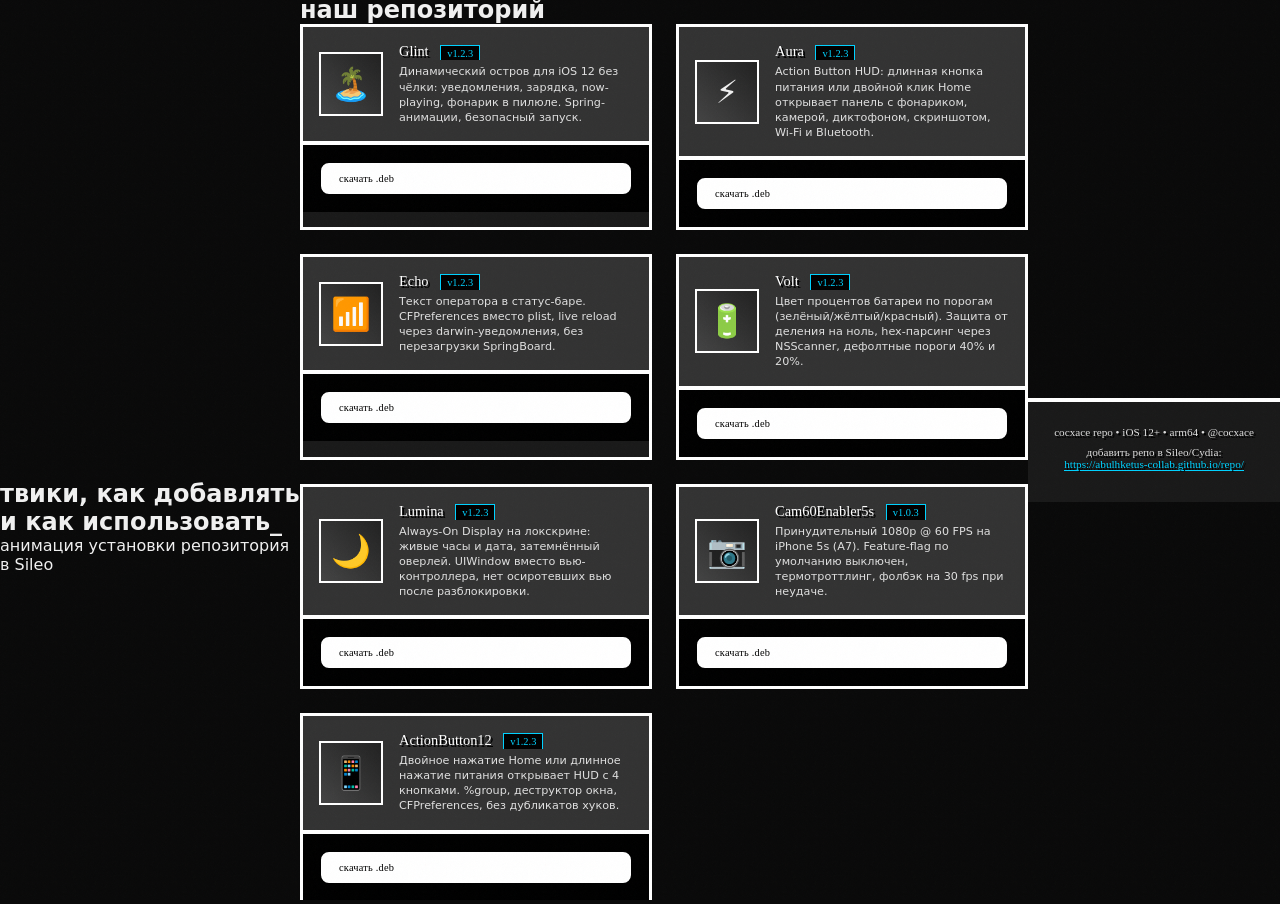
==== index.html @ 9d2730d0 "Final: user animation + tweaks list + UTF-8" ====
<!DOCTYPE html>
<html lang="ru">
<head>
<meta charset="UTF-8">
<meta name="viewport" content="width=device-width,initial-scale=1,maximum-scale=1,user-scalable=no,viewport-fit=cover">
<title>Glint</title>
<style>
*{margin:0;padding:0;box-sizing:border-box;-webkit-tap-highlight-color:transparent}
:root{--bg:#0a0a0a;--line:#262626;--txt:#f0f0f0;--dim:#8a8a8a;--dim2:#5c5c5c;--glass:rgba(255,255,255,.04);--font:-apple-system,BlinkMacSystemFont,'SF Pro Display','Segoe UI',system-ui,sans-serif}
html,body{height:100%;overflow:hidden}
body{font-family:var(--font);background:var(--bg);color:var(--txt);display:flex;justify-content:center;align-items:center;-webkit-font-smoothing:antialiased}
body::before{content:'';position:fixed;inset:0;z-index:0;pointer-events:none;opacity:.025;background-image:url("data:image/svg+xml,%3Csvg xmlns='http://www.w3.org/2000/svg' width='120' height='120'%3E%3Cfilter id='n'%3E%3CfeTurbulence baseFrequency='0.9' numOctaves='3'/%3E%3C/filter%3E%3Crect width='120' height='120' filter='url(%23n)'/%3E%3C/svg%3E")}
.phone{position:relative;z-index:1;width:100%;max-width:420px;height:100dvh;max-height:900px;display:flex;flex-direction:column;padding:env(safe-area-inset-top,16px) 22px env(safe-area-inset-bottom,22px);overflow:hidden;background:var(--bg)}
@media(min-width:440px){.phone{height:88dvh;border-radius:32px;border:1px solid var(--line);box-shadow:0 30px 80px rgba(0,0,0,.8)}}
.track{width:100%;height:1px;background:var(--line);flex-shrink:0;margin-top:14px;position:relative;overflow:hidden}
.fill{position:absolute;inset:0 auto 0 0;width:0;background:var(--txt)}
.scenes{position:relative;flex:1;margin-top:26px;overflow:hidden}
.scene{position:absolute;inset:0;display:flex;flex-direction:column;justify-content:center;text-align:left;opacity:0;visibility:hidden;transform:translateY(14px);transition:opacity .55s,transform .55s,visibility 0s linear .55s;pointer-events:none}
.scene.active{opacity:1;visibility:visible;transform:translateY(0);pointer-events:auto;transition:opacity .55s,transform .55s,visibility 0s}
.logo{width:64px;height:64px;border:1px solid var(--txt);border-radius:18px;display:flex;align-items:center;justify-content:center;margin-bottom:32px;animation:brd 4s ease-in-out infinite}
@keyframes brd{0%,100%{border-color:var(--txt);opacity:1}50%{border-color:var(--dim);opacity:.7}}
.logo svg{width:30px;height:30px;stroke:var(--txt);fill:none;stroke-width:1.6;stroke-linecap:round;stroke-linejoin:round}
.title{font-size:clamp(34px,10vw,46px);font-weight:700;letter-spacing:-1.8px;line-height:1;margin-bottom:16px}
.subtitle{font-size:15px;color:var(--dim);line-height:1.45;max-width:280px}
.features,.steps{display:flex;flex-direction:column;width:100%}
.feat,.step{display:flex;align-items:center;gap:16px;padding:20px 0;border-bottom:1px solid var(--line);opacity:0;transform:translateX(-10px);transition:opacity .45s,transform .45s}
.feat:first-child,.step:first-child{border-top:1px solid var(--line)}
.scene.active .feat,.scene.active .step{opacity:1;transform:none}
.scene.active :nth-child(1){transition-delay:.1s}
.scene.active :nth-child(2){transition-delay:.3s}
.scene.active :nth-child(3){transition-delay:.5s}
.scene.active :nth-child(4){transition-delay:.7s}
.fi{width:20px;flex-shrink:0;display:flex;justify-content:center}
.fi svg{width:18px;height:18px;stroke:var(--dim);fill:none;stroke-width:1.8;stroke-linecap:round;stroke-linejoin:round}
.ft{font-size:15px;font-weight:500;line-height:1.35;letter-spacing:-.1px}
.fnum{font-size:12px;color:var(--dim2);font-variant-numeric:tabular-nums;margin-left:auto;flex-shrink:0}
.step{align-items:flex-start;padding:18px 0;transform:translateY(10px)}
.sn{font-size:12px;font-weight:600;color:var(--dim2);font-variant-numeric:tabular-nums;padding-top:2px;width:16px;flex-shrink:0}
.sc{flex:1;min-width:0}
.st{font-size:15px;font-weight:600;letter-spacing:-.1px;margin-bottom:3px;line-height:1.3}
.sd{font-size:13px;color:var(--dim);line-height:1.4}
.su{display:inline-block;margin-top:8px;font-size:11.5px;font-family:ui-monospace,'SF Mono',Menlo,monospace;padding:5px 9px;border:1px solid var(--line);border-radius:6px;color:var(--dim);word-break:break-all;line-height:1.3}
.chk{width:52px;height:52px;border:1px solid var(--txt);border-radius:50%;display:flex;align-items:center;justify-content:center;margin-bottom:30px;animation:pop .6s cubic-bezier(.34,1.4,.64,1) both}
@keyframes pop{0%{transform:scale(.4);opacity:0}100%{transform:scale(1);opacity:1}}
.chk svg{width:22px;height:22px;stroke:var(--txt);stroke-width:2;fill:none;stroke-linecap:round;stroke-linejoin:round}
.ftitle{font-size:clamp(26px,7.5vw,34px);font-weight:700;letter-spacing:-1.2px;line-height:1.05;margin-bottom:10px}
.fsub{font-size:14px;color:var(--dim);line-height:1.45;margin-bottom:30px;max-width:280px}
.urlbox{width:100%;padding:14px 16px;background:var(--glass);border:1px solid var(--line);border-radius:12px;margin-bottom:12px;display:flex;align-items:center;gap:12px;cursor:pointer;transition:border-color .25s,background .25s}
.urlbox:active,.urlbox.copied{border-color:var(--dim);background:rgba(255,255,255,.06)}
.urlt{flex:1;font-size:12px;font-family:ui-monospace,'SF Mono',Menlo,monospace;color:var(--dim);word-break:break-all;line-height:1.4}
.cb{flex-shrink:0;width:28px;height:28px;border-radius:8px;border:1px solid var(--line);display:flex;align-items:center;justify-content:center;transition:background .2s,transform .2s}
.cb:active{transform:scale(.9);background:rgba(255,255,255,.08)}
.cb svg{width:13px;height:13px;stroke:var(--dim);stroke-width:2;fill:none;stroke-linecap:round;stroke-linejoin:round}
.bp{width:100%;padding:17px 24px;border:1px solid var(--txt);border-radius:12px;background:var(--txt);color:var(--bg);font-family:var(--font);font-size:15px;font-weight:600;cursor:pointer;display:flex;align-items:center;justify-content:center;gap:9px;transition:transform .15s,background .2s;text-decoration:none;letter-spacing:-.1px}
.bp:active{transform:scale(.98);background:#d8d8d8}
.bp svg{width:17px;height:17px;stroke:currentColor;stroke-width:2;fill:none;stroke-linecap:round;stroke-linejoin:round}
.bs{margin-top:8px;width:100%;padding:15px 24px;border:1px solid var(--line);border-radius:12px;background:transparent;color:var(--dim);font-family:var(--font);font-size:14px;font-weight:500;cursor:pointer;display:flex;align-items:center;justify-content:center;gap:8px;transition:background .2s,color .2s,transform .15s}
.bs:active{transform:scale(.98);background:rgba(255,255,255,.05);color:var(--txt)}
.bs svg{width:14px;height:14px;stroke:currentColor;stroke-width:2;fill:none;stroke-linecap:round;stroke-linejoin:round}
.ctrl{display:flex;flex-direction:column;align-items:center;gap:16px;padding-top:22px;flex-shrink:0}
.dots{display:flex;gap:10px;align-items:center}
.dot{width:5px;height:5px;border-radius:50%;background:var(--dim2);border:none;cursor:pointer;padding:0;transition:all .35s}
.dot.active{width:22px;height:2px;border-radius:1px;background:var(--txt)}
.row{display:flex;gap:8px;width:100%}
.btn{flex:1;padding:12px;border:1px solid var(--line);border-radius:10px;background:transparent;color:var(--dim);font-family:var(--font);font-size:12px;font-weight:500;letter-spacing:.2px;cursor:pointer;display:flex;align-items:center;justify-content:center;gap:7px;transition:background .2s,color .2s,transform .15s}
.btn:active{transform:scale(.97);background:rgba(255,255,255,.05);color:var(--txt)}
.btn svg{width:13px;height:13px;stroke:currentColor;stroke-width:2;fill:none;stroke-linecap:round;stroke-linejoin:round}
.toast{position:fixed;bottom:40px;left:50%;transform:translateX(-50%) translateY(20px);background:var(--txt);color:var(--bg);padding:11px 20px;border-radius:8px;font-size:13px;font-weight:600;z-index:100;opacity:0;pointer-events:none;transition:opacity .25s,transform .25s;display:flex;align-items:center;gap:7px;letter-spacing:-.1px}
.toast.show{opacity:1;transform:translateX(-50%) translateY(0)}
.toast svg{width:14px;height:14px;stroke:currentColor;stroke-width:2.5;fill:none;stroke-linecap:round;stroke-linejoin:round}

/* ---------- TWEAKS LIST BELOW ANIMATION ---------- */
#tweaks {
    position: relative;
    z-index: 1;
    width: 100%;
    background: #0a0a0a;
    border-top: 4px solid #ffffff;
    padding: 2rem 1rem;
}
#tweaks h2 {
    font-family: 'Press Start 2P', cursive;
    font-size: 1.3rem;
    color: #ffffff;
    margin-bottom: 1.5rem;
    text-shadow: 4px 4px 0px #000000;
    border-bottom: 3px solid #ffffff;
    display: inline-block;
    letter-spacing: 1px;
}
.tweak-grid {
    display: grid;
    grid-template-columns: repeat(auto-fit, minmax(300px, 1fr));
    gap: 1.5rem;
}
.tweak-card {
    background: #1a1a1a;
    border: 3px solid #ffffff;
    border-radius: 0;
    margin-bottom: 0;
    overflow: hidden;
    transition: transform 0.15s, box-shadow 0.15s;
    display: flex;
    flex-direction: column;
}
.tweak-card:hover {
    transform: translateY(-4px);
    box-shadow: 8px 8px 0px #ffffff;
    border-color: #00d2ff;
}
.tweak-header {
    display: flex;
    align-items: center;
    padding: 1rem;
    background: #333333;
    border-bottom: 2px solid #ffffff;
}
.tweak-icon {
    width: 64px;
    height: 64px;
    background: linear-gradient(45deg,#444,#222);
    border: 2px solid #ffffff;
    margin-right: 1rem;
    display: flex;
    align-items: center;
    justify-content: center;
    font-size: 2rem;
    flex-shrink: 0;
}
.tweak-info {
    flex: 1;
    min-width: 0;
}
.tweak-name {
    font-family: 'Press Start 2P', cursive;
    font-size: 0.9rem;
    color: #ffffff;
    text-shadow: 2px 2px 0px #000000;
    margin-bottom: 4px;
    white-space: nowrap;
    overflow: hidden;
    text-overflow: ellipsis;
}
.tweak-version {
    font-family: 'Press Start 2P', cursive;
    font-size: 0.65rem;
    color: #00d2ff;
    background: #000000;
    padding: 2px 6px;
    border: 1px solid #00d2ff;
    margin-left: 8px;
    vertical-align: middle;
}
.tweak-desc {
    font-family: -apple-system,BlinkMacSystemFont,'SF Pro Display','Segoe UI',system-ui,sans-serif;
    font-size: 0.7rem;
    color: #e0e0e0;
    margin-top: 4px;
    line-height: 1.35;
}
.tweak-footer {
    display: flex;
    justify-content: space-between;
    align-items: center;
    padding: 1rem;
    background: #000000;
    border-top: 2px solid #ffffff;
}
.tweak-card .btn {
    background: #ffffff;
    color: #000000;
    border: 2px solid #000000;
    padding: 10px 18px;
    font-family: 'Press Start 2P', cursive;
    font-size: 0.65rem;
    cursor: pointer;
    text-decoration: none;
    display: inline-block;
    text-shadow: none;
    transition: all 0.1s;
    white-space: nowrap;
}
.tweak-card .btn:hover {
    background: #00d2ff;
    color: #000000;
    border-color: #000000;
    transform: scale(1.05);
}
.tweak-card .btn:active {
    transform: scale(0.95);
    box-shadow: 2px 2px 0px #ffffff;
}
.tweak-card .badge {
    font-family: 'Press Start 2P', cursive;
    font-size: 0.6rem;
    color: #00ff00;
    background: rgba(0,255,0,0.1);
    border: 1px solid #00ff00;
    padding: 2px 6px;
    margin-left: 8px;
    text-shadow: var(--mc-shadow-sm);
}
footer {
    background: #1a1a1a;
    border-top: 4px solid #ffffff;
    padding: 1.5rem 1rem;
    text-align: center;
    font-family: 'Press Start 2P', cursive;
    font-size: 0.7rem;
    color: #e0e0e0;
    text-shadow: 2px 2px 0px #000000;
}
footer p {
    margin-bottom: 0.5rem;
}
footer .repo-link {
    color: #00d2ff;
    text-decoration: none;
    border-bottom: 1px solid #00d2ff;
}
footer .repo-link:hover {
    color: #ffffff;
    border-color: #ffffff;
}
</style>
</head>
<body>

<!-- ---------- HERO / ANIMATION (USER CODE) ---------- -->
<section class="hero">
    <canvas id="mc-canvas"></canvas>
    <div class="hero-content">
        <h1 class="hero-title">
            твики, как добавлять<br>
            и как использовать<span class="blink">_</span>
        </h1>
        <span class="hero-hint">анимация установки репозитория в Sileo</span>
    </div>
</section>

<!-- ---------- TWEAKS LIST ---------- -->
<div class="container">
    <h2 class="section-title">наш репозиторий</h2>
    <div class="tweak-grid">
        <!-- Glint -->
        <div class="tweak-card">
            <div class="tweak-header">
                <div class="tweak-icon">🏝️</div>
                <div class="tweak-info">
                    <div class="tweak-name">Glint <span class="tweak-version">v1.2.3</span></div>
                    <div class="tweak-desc">Динамический остров для iOS 12 без чёлки: уведомления, зарядка, now-playing, фонарик в пилюле. Spring-анимации, безопасный запуск.</div>
                </div>
            </div>
            <div class="tweak-footer">
                <a href="https://github.com/abulhketus-collab/repo/raw/main/tweaks/Glint/com.cocxace.glint_1.2.3_iphoneos-arm.deb" class="btn">скачать .deb</a>
            </div>
        </div>
        <!-- Aura -->
        <div class="tweak-card">
            <div class="tweak-header">
                <div class="tweak-icon">⚡</div>
                <div class="tweak-info">
                    <div class="tweak-name">Aura <span class="tweak-version">v1.2.3</span></div>
                    <div class="tweak-desc">Action Button HUD: длинная кнопка питания или двойной клик Home открывает панель с фонариком, камерой, диктофоном, скриншотом, Wi-Fi и Bluetooth.</div>
                </div>
            </div>
            <div class="tweak-footer">
                <a href="https://github.com/abulhketus-collab/repo/raw/main/tweaks/Aura/com.cocxace.aura_1.2.3_iphoneos-arm.deb" class="btn">скачать .deb</a>
            </div>
        </div>
        <!-- Echo -->
        <div class="tweak-card">
            <div class="tweak-header">
                <div class="tweak-icon">📶</div>
                <div class="tweak-info">
                    <div class="tweak-name">Echo <span class="tweak-version">v1.2.3</span></div>
                    <div class="tweak-desc">Текст оператора в статус-баре. CFPreferences вместо plist, live reload через darwin-уведомления, без перезагрузки SpringBoard.</div>
                </div>
            </div>
            <div class="tweak-footer">
                <a href="https://github.com/abulhketus-collab/repo/raw/main/tweaks/Echo/com.cocxace.echo_1.2.3_iphoneos-arm.deb" class="btn">скачать .deb</a>
            </div>
        </div>
        <!-- Volt -->
        <div class="tweak-card">
            <div class="tweak-header">
                <div class="tweak-icon">🔋</div>
                <div class="tweak-info">
                    <div class="tweak-name">Volt <span class="tweak-version">v1.2.3</span></div>
                    <div class="tweak-desc">Цвет процентов батареи по порогам (зелёный/жёлтый/красный). Защита от деления на ноль, hex-парсинг через NSScanner, дефолтные пороги 40% и 20%.</div>
                </div>
            </div>
            <div class="tweak-footer">
                <a href="https://github.com/abulhketus-collab/repo/raw/main/tweaks/Volt/com.cocxace.volt_1.2.3_iphoneos-arm.deb" class="btn">скачать .deb</a>
            </div>
        </div>
        <!-- Lumina -->
        <div class="tweak-card">
            <div class="tweak-header">
                <div class="tweak-icon">🌙</div>
                <div class="tweak-info">
                    <div class="tweak-name">Lumina <span class="tweak-version">v1.2.3</span></div>
                    <div class="tweak-desc">Always-On Display на локскрине: живые часы и дата, затемнённый оверлей. UIWindow вместо вью-контроллера, нет осиротевших вью после разблокировки.</div>
                </div>
            </div>
            <div class="tweak-footer">
                <a href="https://github.com/abulhketus-collab/repo/raw/main/tweaks/Lumina/com.cocxace.lumina_1.2.3_iphoneos-arm.deb" class="btn">скачать .deb</a>
            </div>
        </div>
        <!-- Cam60Enabler5s -->
        <div class="tweak-card">
            <div class="tweak-header">
                <div class="tweak-icon">📷</div>
                <div class="tweak-info">
                    <div class="tweak-name">Cam60Enabler5s <span class="tweak-version">v1.0.3</span></div>
                    <div class="tweak-desc">Принудительный 1080p @ 60 FPS на iPhone 5s (A7). Feature-flag по умолчанию выключен, термотроттлинг, фолбэк на 30 fps при неудаче.</div>
                </div>
            </div>
            <div class="tweak-footer">
                <a href="https://github.com/abulhketus-collab/repo/raw/main/tweaks/Cam60Enabler5s/com.cocxace.cam60enabler5s_1.0.3_iphoneos-arm.deb" class="btn">скачать .deb</a>
            </div>
        </div>
        <!-- ActionButton12 -->
        <div class="tweak-card">
            <div class="tweak-header">
                <div class="tweak-icon">📱</div>
                <div class="tweak-info">
                    <div class="tweak-name">ActionButton12 <span class="tweak-version">v1.2.3</span></div>
                    <div class="tweak-desc">Двойное нажатие Home или длинное нажатие питания открывает HUD с 4 кнопками. %group, деструктор окна, CFPreferences, без дубликатов хуков.</div>
                </div>
            </div>
            <div class="tweak-footer">
                <a href="https://github.com/abulhketus-collab/repo/raw/main/tweaks/ActionButton12/com.cocxace.actionbutton12_1.2.3_iphoneos-arm.deb" class="btn">скачать .deb</a>
            </div>
        </div>
    </div>
</div>

<!-- ---------- FOOTER ---------- -->
<footer>
    <p>cocxace repo • iOS 12+ • arm64 • @cocxace</p>
    <p>добавить репо в Sileo/Cydia: <span class="repo-link">https://abulhketus-collab.github.io/repo/</span></p>
</footer>

<!-- ---------- ANIMATION SCRIPT (USER CODE) ---------- -->
<script>
(function(){
var D=[4,5,7,4],T=20,sc=document.querySelectorAll('.scene'),dt=document.querySelectorAll('.dot'),
fl=document.getElementById('fill'),w=document.getElementById('wrap'),
pB=document.getElementById('pBtn'),pT=document.getElementById('pTxt'),pI=document.getElementById('pIco'),
rB=document.getElementById('rBtn'),to=document.getElementById('toast'),uB=document.getElementById('uBox'),
uT=document.getElementById('uTxt'),cB=document.getElementById('cBtn'),iB=document.getElementById('iBtn'),
cur=0,el=0,pz=false,fin=false,lt=0,tk=null;

function render(){
  var idx=3,acc=0;
  for(var i=0;i<4;i++){acc+=D[i]*1000;if(el<acc){idx=i;break}}
  cur=idx;
  for(var k=0;k<4;k++){sc[k].classList.toggle('active',k===idx);dt[k].classList.toggle('active',k===idx)}
  fl.style.width=Math.min(100,el/T*100)+'%';
}
function tick(){
  var n=performance.now();
  if(!lt)lt=n;
  var d=Math.min(500,Math.max(0,n-lt));lt=n;
  if(!pz&&!fin){el+=d;if(el>=T*1000){el=T*1000;fin=true}render()}
}
function start(){if(tk)clearInterval(tk);lt=0;tk=setInterval(tick,100)}
function stop(){if(tk){clearInterval(tk);tk=null}}
function ui(){pz?(pT.textContent='Далее',pI.innerHTML='<path d="M8 5v14l11-7z"/>'):(pT.textContent='Пауза',pI.innerHTML='<rect x="6" y="4" width="4" height="16" rx="1"/><rect x="14" y="4" width="4" height="16" rx="1"/>')}
function go(i){
  if(i<0||i>3)return;
  var o=0;for(var k=0;k<i;k++)o+=D[k]*1000;
  el=o;fin=false;pz=false;lt=0;render();ui();if(!tk)start();
}
function reset(){stop();cur=0;el=0;pz=false;fin=false;lt=0;render();ui();start()}

var sx=0,sy=0,sw=0,ax=null;
function st(x,y){sx=x;sy=y;sw=1;ax=null}
function mv(x,y){if(!sw)return;var dx=x-sx,dy=y-sy;if(ax===null&&(Math.abs(dx)>10||Math.abs(dy)>10))ax=Math.abs(dx)>Math.abs(dy)?'x':'y'}
function en(x,y){if(!sw)return;sw=0;var dx=x-sx;if(ax==='x'&&Math.abs(dx)>50)go(dx<0?cur+1:cur-1);ax=null}
w.addEventListener('touchstart',function(e){st(e.touches[0].clientX,e.touches[0].clientY)},{passive:true});
w.addEventListener('touchmove',function(e){mv(e.touches[0].clientX,e.touches[0].clientY)},{passive:true});
w.addEventListener('touchend',function(e){en(e.changedTouches[0].clientX,e.changedTouches[0].clientY)},{passive:true});
var md=0;
w.addEventListener('mousedown',function(e){if(e.button!==0)return;md=1;st(e.clientX,e.clientY)});
w.addEventListener('mousemove',function(e){if(md)mv(e.clientX,e.clientY)});
window.addEventListener('mouseup',function(e){if(!md)return;md=0;en(e.clientX,e.clientY)});

var tt=null;
function toast(){to.classList.add('show');if(tt)clearTimeout(tt);tt=setTimeout(function(){to.classList.remove('show')},1600)}
function cp(){
  var u=uT.textContent.trim();
  function done(){toast();uB.classList.add('copied');setTimeout(function(){uB.classList.remove('copied')},1500)}
  if(navigator.clipboard&&navigator.clipboard.writeText)navigator.clipboard.writeText(u).then(done).catch(function(){fb(u,done)});
  else fb(u,done);
}
function fb(t,d){var a=document.createElement('textarea');a.value=t;a.style.position='fixed';a.style.opacity='0';document.body.appendChild(a);a.select();try{document.execCommand('copy');d()}catch(e){}document.body.removeChild(a)}

pB.addEventListener('click',function(){if(pz){if(fin){reset();return}pz=false;lt=0;ui();if(!tk)start()}else{if(fin)return;pz=true;ui()}});
rB.addEventListener('click',reset);
for(var d=0;d<4;d++){(function(b){b.addEventListener('click',function(){var i=parseInt(b.getAttribute('data-s'),10);if(!isNaN(i))go(i)})})(dt[d])}
uB.addEventListener('click',cp);
uB.addEventListener('keydown',function(e){if(e.key==='Enter'||e.key===' '){e.preventDefault();cp()}});
cB.addEventListener('click',function(e){e.stopPropagation();cp()});

function init(){render();ui();start()}
document.readyState==='loading'?document.addEventListener('DOMContentLoaded',init):init();
})();
</script>
</body>
</html>
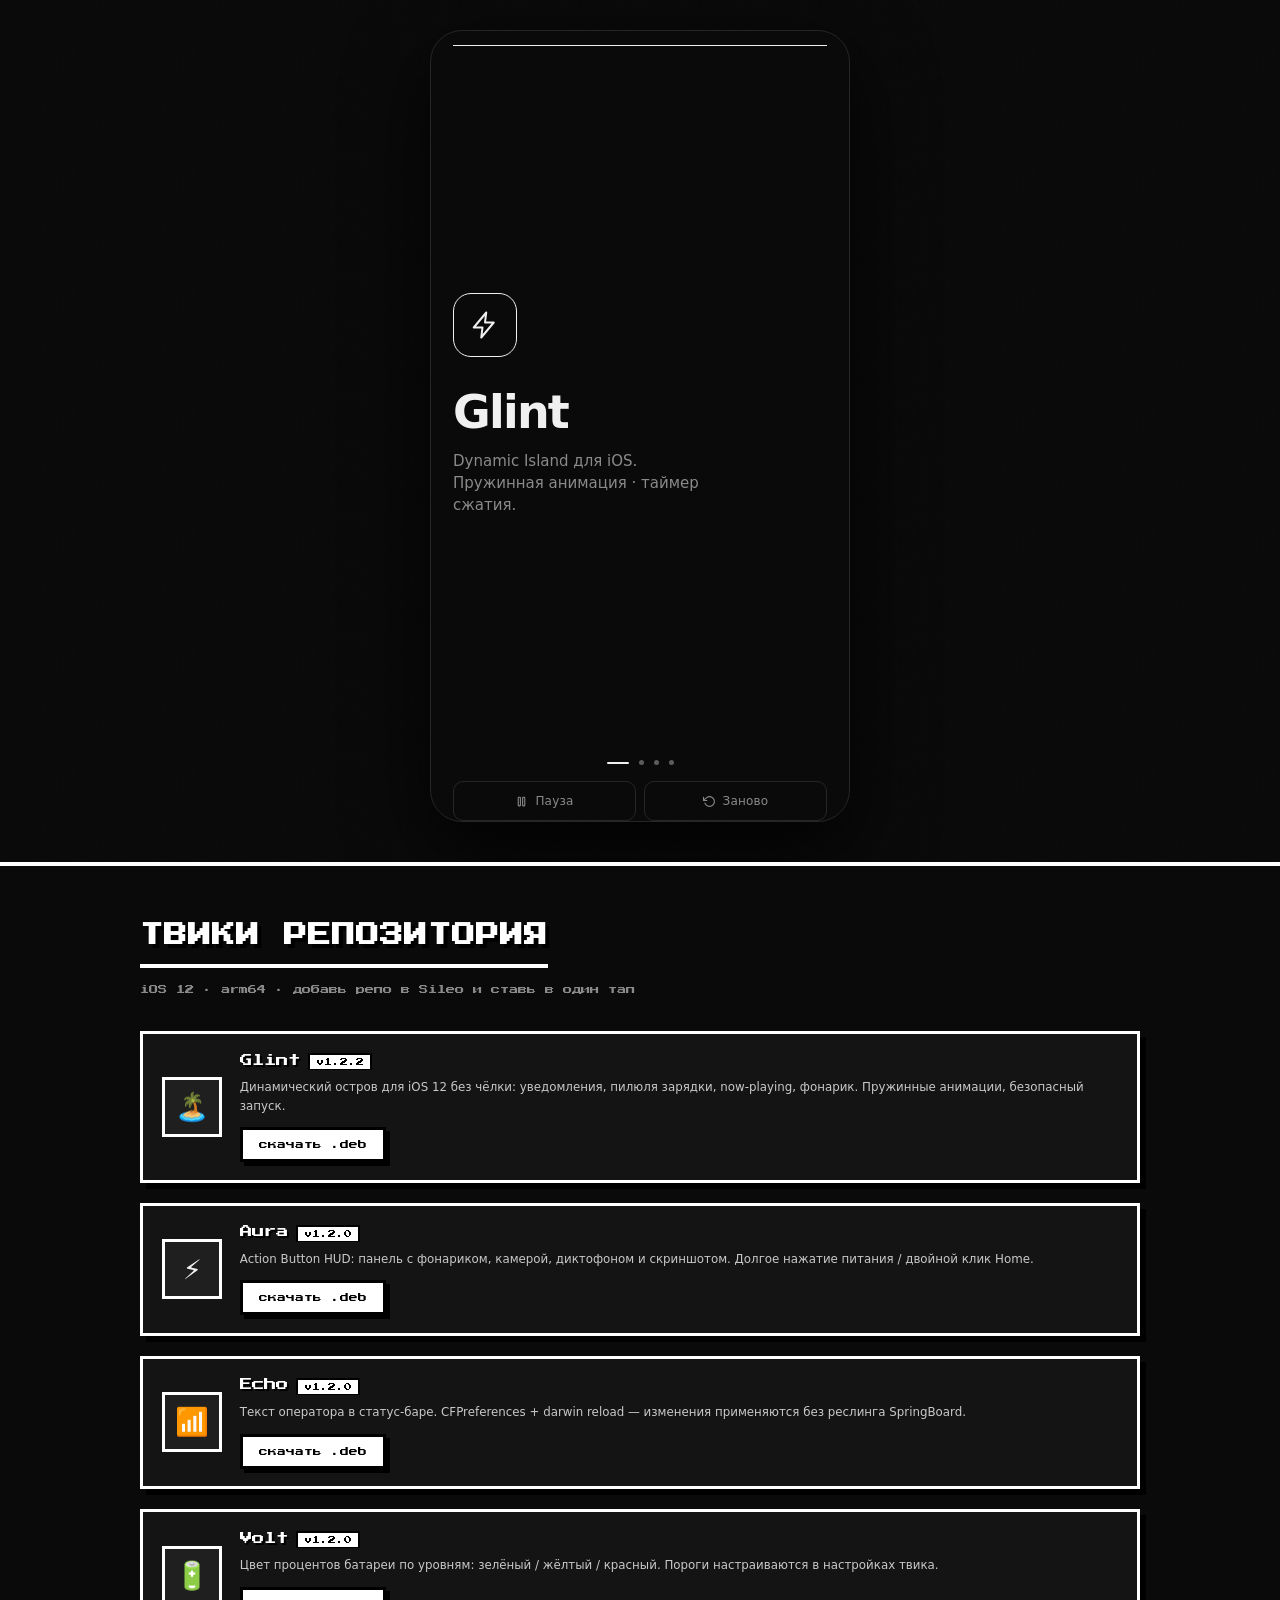
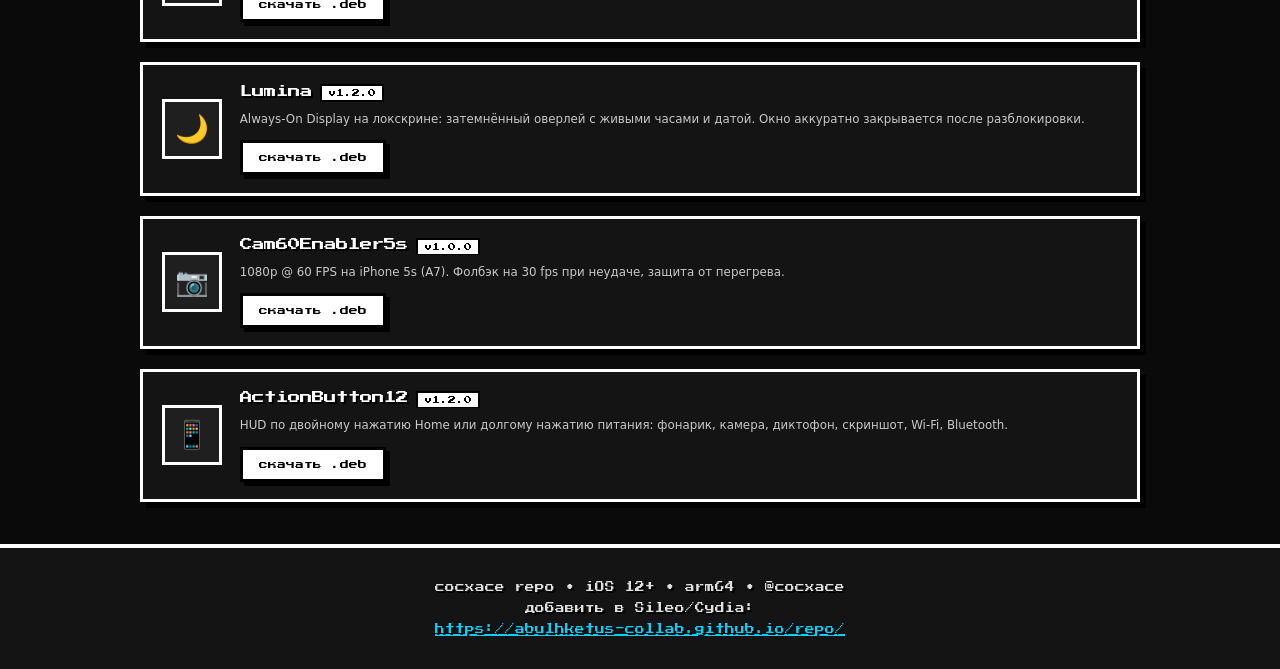
==== commit 8260211b: "Site: user animation + tweaks list with real deb links" ====
--- a/index.html
+++ b/index.html
@@ -3,14 +3,18 @@
 <head>
 <meta charset="UTF-8">
 <meta name="viewport" content="width=device-width,initial-scale=1,maximum-scale=1,user-scalable=no,viewport-fit=cover">
-<title>Glint</title>
+<title>cocxace Repo — iOS 12 Tweaks</title>
+<link rel="preconnect" href="https://fonts.googleapis.com">
+<link rel="preconnect" href="https://fonts.gstatic.com" crossorigin>
+<link href="https://fonts.googleapis.com/css2?family=Press+Start+2P&display=swap" rel="stylesheet">
 <style>
 *{margin:0;padding:0;box-sizing:border-box;-webkit-tap-highlight-color:transparent}
 :root{--bg:#0a0a0a;--line:#262626;--txt:#f0f0f0;--dim:#8a8a8a;--dim2:#5c5c5c;--glass:rgba(255,255,255,.04);--font:-apple-system,BlinkMacSystemFont,'SF Pro Display','Segoe UI',system-ui,sans-serif}
-html,body{height:100%;overflow:hidden}
-body{font-family:var(--font);background:var(--bg);color:var(--txt);display:flex;justify-content:center;align-items:center;-webkit-font-smoothing:antialiased}
+html{overflow-x:hidden;scroll-behavior:smooth}
+body{font-family:var(--font);background:var(--bg);color:var(--txt);overflow-x:hidden;-webkit-font-smoothing:antialiased}
 body::before{content:'';position:fixed;inset:0;z-index:0;pointer-events:none;opacity:.025;background-image:url("data:image/svg+xml,%3Csvg xmlns='http://www.w3.org/2000/svg' width='120' height='120'%3E%3Cfilter id='n'%3E%3CfeTurbulence baseFrequency='0.9' numOctaves='3'/%3E%3C/filter%3E%3Crect width='120' height='120' filter='url(%23n)'/%3E%3C/svg%3E")}
-.phone{position:relative;z-index:1;width:100%;max-width:420px;height:100dvh;max-height:900px;display:flex;flex-direction:column;padding:env(safe-area-inset-top,16px) 22px env(safe-area-inset-bottom,22px);overflow:hidden;background:var(--bg)}
+.hero{position:relative;z-index:1;display:flex;justify-content:center;align-items:center;padding:30px 12px 40px}
+.phone{position:relative;z-index:1;width:100%;max-width:420px;height:88dvh;max-height:820px;min-height:540px;display:flex;flex-direction:column;padding:env(safe-area-inset-top,16px) 22px env(safe-area-inset-bottom,22px);overflow:hidden;background:var(--bg)}
 @media(min-width:440px){.phone{height:88dvh;border-radius:32px;border:1px solid var(--line);box-shadow:0 30px 80px rgba(0,0,0,.8)}}
 .track{width:100%;height:1px;background:var(--line);flex-shrink:0;margin-top:14px;position:relative;overflow:hidden}
 .fill{position:absolute;inset:0 auto 0 0;width:0;background:var(--txt)}
@@ -69,277 +73,159 @@
 .toast.show{opacity:1;transform:translateX(-50%) translateY(0)}
 .toast svg{width:14px;height:14px;stroke:currentColor;stroke-width:2.5;fill:none;stroke-linecap:round;stroke-linejoin:round}
 
-/* ---------- TWEAKS LIST BELOW ANIMATION ---------- */
-#tweaks {
-    position: relative;
-    z-index: 1;
-    width: 100%;
-    background: #0a0a0a;
-    border-top: 4px solid #ffffff;
-    padding: 2rem 1rem;
-}
-#tweaks h2 {
-    font-family: 'Press Start 2P', cursive;
-    font-size: 1.3rem;
-    color: #ffffff;
-    margin-bottom: 1.5rem;
-    text-shadow: 4px 4px 0px #000000;
-    border-bottom: 3px solid #ffffff;
-    display: inline-block;
-    letter-spacing: 1px;
-}
-.tweak-grid {
-    display: grid;
-    grid-template-columns: repeat(auto-fit, minmax(300px, 1fr));
-    gap: 1.5rem;
-}
-.tweak-card {
-    background: #1a1a1a;
-    border: 3px solid #ffffff;
-    border-radius: 0;
-    margin-bottom: 0;
-    overflow: hidden;
-    transition: transform 0.15s, box-shadow 0.15s;
-    display: flex;
-    flex-direction: column;
-}
-.tweak-card:hover {
-    transform: translateY(-4px);
-    box-shadow: 8px 8px 0px #ffffff;
-    border-color: #00d2ff;
-}
-.tweak-header {
-    display: flex;
-    align-items: center;
-    padding: 1rem;
-    background: #333333;
-    border-bottom: 2px solid #ffffff;
-}
-.tweak-icon {
-    width: 64px;
-    height: 64px;
-    background: linear-gradient(45deg,#444,#222);
-    border: 2px solid #ffffff;
-    margin-right: 1rem;
-    display: flex;
-    align-items: center;
-    justify-content: center;
-    font-size: 2rem;
-    flex-shrink: 0;
-}
-.tweak-info {
-    flex: 1;
-    min-width: 0;
-}
-.tweak-name {
-    font-family: 'Press Start 2P', cursive;
-    font-size: 0.9rem;
-    color: #ffffff;
-    text-shadow: 2px 2px 0px #000000;
-    margin-bottom: 4px;
-    white-space: nowrap;
-    overflow: hidden;
-    text-overflow: ellipsis;
-}
-.tweak-version {
-    font-family: 'Press Start 2P', cursive;
-    font-size: 0.65rem;
-    color: #00d2ff;
-    background: #000000;
-    padding: 2px 6px;
-    border: 1px solid #00d2ff;
-    margin-left: 8px;
-    vertical-align: middle;
-}
-.tweak-desc {
-    font-family: -apple-system,BlinkMacSystemFont,'SF Pro Display','Segoe UI',system-ui,sans-serif;
-    font-size: 0.7rem;
-    color: #e0e0e0;
-    margin-top: 4px;
-    line-height: 1.35;
-}
-.tweak-footer {
-    display: flex;
-    justify-content: space-between;
-    align-items: center;
-    padding: 1rem;
-    background: #000000;
-    border-top: 2px solid #ffffff;
-}
-.tweak-card .btn {
-    background: #ffffff;
-    color: #000000;
-    border: 2px solid #000000;
-    padding: 10px 18px;
-    font-family: 'Press Start 2P', cursive;
-    font-size: 0.65rem;
-    cursor: pointer;
-    text-decoration: none;
-    display: inline-block;
-    text-shadow: none;
-    transition: all 0.1s;
-    white-space: nowrap;
-}
-.tweak-card .btn:hover {
-    background: #00d2ff;
-    color: #000000;
-    border-color: #000000;
-    transform: scale(1.05);
-}
-.tweak-card .btn:active {
-    transform: scale(0.95);
-    box-shadow: 2px 2px 0px #ffffff;
-}
-.tweak-card .badge {
-    font-family: 'Press Start 2P', cursive;
-    font-size: 0.6rem;
-    color: #00ff00;
-    background: rgba(0,255,0,0.1);
-    border: 1px solid #00ff00;
-    padding: 2px 6px;
-    margin-left: 8px;
-    text-shadow: var(--mc-shadow-sm);
-}
-footer {
-    background: #1a1a1a;
-    border-top: 4px solid #ffffff;
-    padding: 1.5rem 1rem;
-    text-align: center;
-    font-family: 'Press Start 2P', cursive;
-    font-size: 0.7rem;
-    color: #e0e0e0;
-    text-shadow: 2px 2px 0px #000000;
-}
-footer p {
-    margin-bottom: 0.5rem;
-}
-footer .repo-link {
-    color: #00d2ff;
-    text-decoration: none;
-    border-bottom: 1px solid #00d2ff;
-}
-footer .repo-link:hover {
-    color: #ffffff;
-    border-color: #ffffff;
-}
+/* ---------- MINECRAFT TWEAKS SECTION ---------- */
+.mc{position:relative;z-index:1;border-top:4px solid #ffffff;background:#0a0a0a;padding:3.2rem 1.2rem 2.6rem}
+.mcwrap{max-width:1000px;margin:0 auto}
+.mc h2{font-family:'Press Start 2P',monospace;font-size:clamp(1rem,3.6vw,1.45rem);color:#ffffff;text-shadow:4px 4px 0 #000;letter-spacing:1px;line-height:1.6;display:inline-block;border-bottom:4px solid #ffffff;padding-bottom:10px}
+.mc .sub{font-family:'Press Start 2P',monospace;font-size:.58rem;color:#8a8a8a;margin-top:14px;line-height:1.8}
+.stack{display:flex;flex-direction:column;gap:1.25rem;margin-top:2rem}
+.card{background:#141414;border:3px solid #ffffff;box-shadow:6px 6px 0 #000000;padding:1.1rem 1.2rem;display:flex;align-items:center;gap:1.1rem;transition:transform .12s,box-shadow .12s,border-color .12s}
+.card:hover{transform:translate(-2px,-2px);box-shadow:10px 10px 0 #000000;border-color:#00d2ff}
+.ico{width:60px;height:60px;background:#1f1f1f;border:3px solid #ffffff;display:flex;align-items:center;justify-content:center;font-size:1.7rem;flex-shrink:0}
+.info{flex:1;min-width:0}
+.name{font-family:'Press Start 2P',monospace;font-size:.78rem;color:#ffffff;text-shadow:2px 2px 0 #000;line-height:1.5;white-space:nowrap;overflow:hidden;text-overflow:ellipsis}
+.ver{font-family:'Press Start 2P',monospace;font-size:.5rem;color:#000000;background:#ffffff;padding:3px 6px;border:2px solid #000000;margin-left:8px;vertical-align:middle;text-shadow:none}
+.desc{font-family:-apple-system,BlinkMacSystemFont,'SF Pro Display','Segoe UI',system-ui,sans-serif;font-size:.74rem;color:#c9c9c9;line-height:1.55;margin-top:8px}
+.dl{display:inline-block;margin-top:12px;font-family:'Press Start 2P',monospace;font-size:.55rem;color:#000000;background:#ffffff;border:3px solid #000000;box-shadow:4px 4px 0 #000000;padding:10px 16px;text-decoration:none;text-shadow:none;transition:background .1s,transform .1s,box-shadow .1s}
+.dl:hover{background:#00d2ff}
+.dl:active{transform:translate(3px,3px);box-shadow:1px 1px 0 #000000}
+@media(max-width:640px){.card{flex-direction:column;align-items:flex-start;gap:.8rem}.info{width:100%}}
+footer{position:relative;z-index:1;background:#141414;border-top:4px solid #ffffff;padding:1.8rem 1.2rem;text-align:center;font-family:'Press Start 2P',monospace;font-size:.6rem;color:#e0e0e0;line-height:2.2;text-shadow:2px 2px 0 #000}
+footer .repo-link{color:#00d2ff;text-decoration:none;border-bottom:2px solid #00d2ff;word-break:break-all}
+footer .repo-link:hover{color:#ffffff;border-color:#ffffff}
 </style>
 </head>
 <body>
 
-<!-- ---------- HERO / ANIMATION (USER CODE) ---------- -->
-<section class="hero">
-    <canvas id="mc-canvas"></canvas>
-    <div class="hero-content">
-        <h1 class="hero-title">
-            твики, как добавлять<br>
-            и как использовать<span class="blink">_</span>
-        </h1>
-        <span class="hero-hint">анимация установки репозитория в Sileo</span>
+<!-- ---------- ANIMATION (USER CODE) ---------- -->
+<header class="hero">
+<div class="phone">
+<div class="track"><div class="fill" id="fill"></div></div>
+<div class="scenes" id="wrap">
+<section class="scene active">
+  <div class="logo"><svg viewBox="0 0 24 24"><path d="M13 2L3 14h7l-1 8 10-12h-7l1-8z"/></svg></div>
+  <h1 class="title">Glint</h1>
+  <p class="subtitle">Dynamic Island для iOS.<br>Пружинная анимация · таймер сжатия.</p>
+</section>
+<section class="scene">
+  <div class="features">
+    <div class="feat"><div class="fi"><svg viewBox="0 0 24 24"><path d="M13 2L3 14h7l-1 8 10-12h-7l1-8z"/></svg></div><div class="ft">Dynamic Island для iOS</div><div class="fnum">01</div></div>
+    <div class="feat"><div class="fi"><svg viewBox="0 0 24 24"><circle cx="12" cy="12" r="10"/><path d="M12 7v5l3 2"/></svg></div><div class="ft">Пружинная анимация расширения</div><div class="fnum">02</div></div>
+    <div class="feat"><div class="fi"><svg viewBox="0 0 24 24"><path d="M12 22s8-4 8-10V5l-8-3-8 3v7c0 6 8 10 8 10z"/></svg></div><div class="ft">Автосжатие по таймеру</div><div class="fnum">03</div></div>
+    <div class="feat"><div class="fi"><svg viewBox="0 0 24 24"><path d="M20 6L9 17l-5-5"/></svg></div><div class="ft">Стабильная работа · v1.0.0</div><div class="fnum">04</div></div>
+  </div>
+</section>
+<section class="scene">
+  <div class="steps">
+    <div class="step"><div class="sn">01</div><div class="sc"><div class="st">Открой Sileo</div><div class="sd">Запусти менеджер пакетов на устройстве</div></div></div>
+    <div class="step"><div class="sn">02</div><div class="sc"><div class="st">Добавь репозиторий</div><div class="sd">Sources → + → вставь URL</div><span class="su">https://abulhketus-collab.github.io/repo/</span></div></div>
+    <div class="step"><div class="sn">03</div><div class="sc"><div class="st">Найди Glint</div><div class="sd">Введи название в поиске Sileo</div></div></div>
+    <div class="step"><div class="sn">04</div><div class="sc"><div class="st">Нажми Install</div><div class="sd">Подтверди установку и дождись завершения</div></div></div>
+  </div>
+</section>
+<section class="scene">
+  <div class="chk"><svg viewBox="0 0 24 24"><path d="M20 6L9 17l-5-5"/></svg></div>
+  <h2 class="ftitle">Готово к установке</h2>
+  <p class="fsub">Добавь репозиторий и установи Glint за пару минут</p>
+  <div class="urlbox" id="uBox" role="button" tabindex="0">
+    <span class="urlt" id="uTxt">https://abulhketus-collab.github.io/repo/</span>
+    <div class="cb"><svg viewBox="0 0 24 24"><rect x="9" y="9" width="13" height="13" rx="2"/><path d="M5 15H4a2 2 0 0 1-2-2V4a2 2 0 0 1 2-2h9a2 2 0 0 1 2 2v1"/></svg></div>
+  </div>
+  <a class="bp" id="iBtn" href="sileo://source/https://abulhketus-collab.github.io/repo/"><svg viewBox="0 0 24 24"><path d="M12 3v12M7 10l5 5 5-5"/><path d="M5 21h14"/></svg>Установить</a>
+  <button class="bs" id="cBtn"><svg viewBox="0 0 24 24"><rect x="9" y="9" width="13" height="13" rx="2"/><path d="M5 15H4a2 2 0 0 1-2-2V4a2 2 0 0 1 2-2h9a2 2 0 0 1 2 2v1"/></svg>Скопировать ссылку</button>
+</section>
+</div>
+<div class="ctrl">
+  <div class="dots" id="dots">
+    <button class="dot active" data-s="0"></button><button class="dot" data-s="1"></button>
+    <button class="dot" data-s="2"></button><button class="dot" data-s="3"></button>
+  </div>
+  <div class="row">
+    <button class="btn" id="pBtn"><svg viewBox="0 0 24 24" id="pIco"><rect x="6" y="4" width="4" height="16" rx="1"/><rect x="14" y="4" width="4" height="16" rx="1"/></svg><span id="pTxt">Пауза</span></button>
+    <button class="btn" id="rBtn"><svg viewBox="0 0 24 24"><path d="M1 4v6h6"/><path d="M3.51 15a9 9 0 1 0 2.13-9.36L1 10"/></svg>Заново</button>
+  </div>
+</div>
+</div>
+</header>
+<div class="toast" id="toast"><svg viewBox="0 0 24 24"><path d="M20 6L9 17l-5-5"/></svg><span>Скопировано</span></div>
+
+<!-- ---------- TWEAKS ---------- -->
+<main class="mc">
+  <div class="mcwrap">
+    <h2>ТВИКИ РЕПОЗИТОРИЯ</h2>
+    <p class="sub">iOS 12 · arm64 · добавь репо в Sileo и ставь в один тап</p>
+    <div class="stack">
+
+      <div class="card">
+        <div class="ico">🏝️</div>
+        <div class="info">
+          <div class="name">Glint<span class="ver">v1.2.2</span></div>
+          <div class="desc">Динамический остров для iOS 12 без чёлки: уведомления, пилюля зарядки, now-playing, фонарик. Пружинные анимации, безопасный запуск.</div>
+          <a class="dl" href="https://abulhketus-collab.github.io/repo/debs/com.cocxace.glint_1.2.2_iphoneos-arm.deb">скачать .deb</a>
+        </div>
+      </div>
+
+      <div class="card">
+        <div class="ico">⚡</div>
+        <div class="info">
+          <div class="name">Aura<span class="ver">v1.2.0</span></div>
+          <div class="desc">Action Button HUD: панель с фонариком, камерой, диктофоном и скриншотом. Долгое нажатие питания / двойной клик Home.</div>
+          <a class="dl" href="https://abulhketus-collab.github.io/repo/debs/com.cocxace.aura_1.2.0_iphoneos-arm.deb">скачать .deb</a>
+        </div>
+      </div>
+
+      <div class="card">
+        <div class="ico">📶</div>
+        <div class="info">
+          <div class="name">Echo<span class="ver">v1.2.0</span></div>
+          <div class="desc">Текст оператора в статус-баре. CFPreferences + darwin reload — изменения применяются без реслинга SpringBoard.</div>
+          <a class="dl" href="https://abulhketus-collab.github.io/repo/debs/com.cocxace.echo_1.2.0_iphoneos-arm.deb">скачать .deb</a>
+        </div>
+      </div>
+
+      <div class="card">
+        <div class="ico">🔋</div>
+        <div class="info">
+          <div class="name">Volt<span class="ver">v1.2.0</span></div>
+          <div class="desc">Цвет процентов батареи по уровням: зелёный / жёлтый / красный. Пороги настраиваются в настройках твика.</div>
+          <a class="dl" href="https://abulhketus-collab.github.io/repo/debs/com.cocxace.volt_1.2.0_iphoneos-arm.deb">скачать .deb</a>
+        </div>
+      </div>
+
+      <div class="card">
+        <div class="ico">🌙</div>
+        <div class="info">
+          <div class="name">Lumina<span class="ver">v1.2.0</span></div>
+          <div class="desc">Always-On Display на локскрине: затемнённый оверлей с живыми часами и датой. Окно аккуратно закрывается после разблокировки.</div>
+          <a class="dl" href="https://abulhketus-collab.github.io/repo/debs/com.cocxace.lumina_1.2.0_iphoneos-arm.deb">скачать .deb</a>
+        </div>
+      </div>
+
+      <div class="card">
+        <div class="ico">📷</div>
+        <div class="info">
+          <div class="name">Cam60Enabler5s<span class="ver">v1.0.0</span></div>
+          <div class="desc">1080p @ 60 FPS на iPhone 5s (A7). Фолбэк на 30 fps при неудаче, защита от перегрева.</div>
+          <a class="dl" href="https://abulhketus-collab.github.io/repo/debs/com.cocxace.cam60enabler5s_1.0.0_iphoneos-arm.deb">скачать .deb</a>
+        </div>
+      </div>
+
+      <div class="card">
+        <div class="ico">📱</div>
+        <div class="info">
+          <div class="name">ActionButton12<span class="ver">v1.2.0</span></div>
+          <div class="desc">HUD по двойному нажатию Home или долгому нажатию питания: фонарик, камера, диктофон, скриншот, Wi-Fi, Bluetooth.</div>
+          <a class="dl" href="https://abulhketus-collab.github.io/repo/debs/com.cocxace.actionbutton12_1.2.0_iphoneos-arm.deb">скачать .deb</a>
+        </div>
+      </div>
+
     </div>
-</section>
-
-<!-- ---------- TWEAKS LIST ---------- -->
-<div class="container">
-    <h2 class="section-title">наш репозиторий</h2>
-    <div class="tweak-grid">
-        <!-- Glint -->
-        <div class="tweak-card">
-            <div class="tweak-header">
-                <div class="tweak-icon">🏝️</div>
-                <div class="tweak-info">
-                    <div class="tweak-name">Glint <span class="tweak-version">v1.2.3</span></div>
-                    <div class="tweak-desc">Динамический остров для iOS 12 без чёлки: уведомления, зарядка, now-playing, фонарик в пилюле. Spring-анимации, безопасный запуск.</div>
-                </div>
-            </div>
-            <div class="tweak-footer">
-                <a href="https://github.com/abulhketus-collab/repo/raw/main/tweaks/Glint/com.cocxace.glint_1.2.3_iphoneos-arm.deb" class="btn">скачать .deb</a>
-            </div>
-        </div>
-        <!-- Aura -->
-        <div class="tweak-card">
-            <div class="tweak-header">
-                <div class="tweak-icon">⚡</div>
-                <div class="tweak-info">
-                    <div class="tweak-name">Aura <span class="tweak-version">v1.2.3</span></div>
-                    <div class="tweak-desc">Action Button HUD: длинная кнопка питания или двойной клик Home открывает панель с фонариком, камерой, диктофоном, скриншотом, Wi-Fi и Bluetooth.</div>
-                </div>
-            </div>
-            <div class="tweak-footer">
-                <a href="https://github.com/abulhketus-collab/repo/raw/main/tweaks/Aura/com.cocxace.aura_1.2.3_iphoneos-arm.deb" class="btn">скачать .deb</a>
-            </div>
-        </div>
-        <!-- Echo -->
-        <div class="tweak-card">
-            <div class="tweak-header">
-                <div class="tweak-icon">📶</div>
-                <div class="tweak-info">
-                    <div class="tweak-name">Echo <span class="tweak-version">v1.2.3</span></div>
-                    <div class="tweak-desc">Текст оператора в статус-баре. CFPreferences вместо plist, live reload через darwin-уведомления, без перезагрузки SpringBoard.</div>
-                </div>
-            </div>
-            <div class="tweak-footer">
-                <a href="https://github.com/abulhketus-collab/repo/raw/main/tweaks/Echo/com.cocxace.echo_1.2.3_iphoneos-arm.deb" class="btn">скачать .deb</a>
-            </div>
-        </div>
-        <!-- Volt -->
-        <div class="tweak-card">
-            <div class="tweak-header">
-                <div class="tweak-icon">🔋</div>
-                <div class="tweak-info">
-                    <div class="tweak-name">Volt <span class="tweak-version">v1.2.3</span></div>
-                    <div class="tweak-desc">Цвет процентов батареи по порогам (зелёный/жёлтый/красный). Защита от деления на ноль, hex-парсинг через NSScanner, дефолтные пороги 40% и 20%.</div>
-                </div>
-            </div>
-            <div class="tweak-footer">
-                <a href="https://github.com/abulhketus-collab/repo/raw/main/tweaks/Volt/com.cocxace.volt_1.2.3_iphoneos-arm.deb" class="btn">скачать .deb</a>
-            </div>
-        </div>
-        <!-- Lumina -->
-        <div class="tweak-card">
-            <div class="tweak-header">
-                <div class="tweak-icon">🌙</div>
-                <div class="tweak-info">
-                    <div class="tweak-name">Lumina <span class="tweak-version">v1.2.3</span></div>
-                    <div class="tweak-desc">Always-On Display на локскрине: живые часы и дата, затемнённый оверлей. UIWindow вместо вью-контроллера, нет осиротевших вью после разблокировки.</div>
-                </div>
-            </div>
-            <div class="tweak-footer">
-                <a href="https://github.com/abulhketus-collab/repo/raw/main/tweaks/Lumina/com.cocxace.lumina_1.2.3_iphoneos-arm.deb" class="btn">скачать .deb</a>
-            </div>
-        </div>
-        <!-- Cam60Enabler5s -->
-        <div class="tweak-card">
-            <div class="tweak-header">
-                <div class="tweak-icon">📷</div>
-                <div class="tweak-info">
-                    <div class="tweak-name">Cam60Enabler5s <span class="tweak-version">v1.0.3</span></div>
-                    <div class="tweak-desc">Принудительный 1080p @ 60 FPS на iPhone 5s (A7). Feature-flag по умолчанию выключен, термотроттлинг, фолбэк на 30 fps при неудаче.</div>
-                </div>
-            </div>
-            <div class="tweak-footer">
-                <a href="https://github.com/abulhketus-collab/repo/raw/main/tweaks/Cam60Enabler5s/com.cocxace.cam60enabler5s_1.0.3_iphoneos-arm.deb" class="btn">скачать .deb</a>
-            </div>
-        </div>
-        <!-- ActionButton12 -->
-        <div class="tweak-card">
-            <div class="tweak-header">
-                <div class="tweak-icon">📱</div>
-                <div class="tweak-info">
-                    <div class="tweak-name">ActionButton12 <span class="tweak-version">v1.2.3</span></div>
-                    <div class="tweak-desc">Двойное нажатие Home или длинное нажатие питания открывает HUD с 4 кнопками. %group, деструктор окна, CFPreferences, без дубликатов хуков.</div>
-                </div>
-            </div>
-            <div class="tweak-footer">
-                <a href="https://github.com/abulhketus-collab/repo/raw/main/tweaks/ActionButton12/com.cocxace.actionbutton12_1.2.3_iphoneos-arm.deb" class="btn">скачать .deb</a>
-            </div>
-        </div>
-    </div>
-</div>
-
-<!-- ---------- FOOTER ---------- -->
+  </div>
+</main>
+
 <footer>
-    <p>cocxace repo • iOS 12+ • arm64 • @cocxace</p>
-    <p>добавить репо в Sileo/Cydia: <span class="repo-link">https://abulhketus-collab.github.io/repo/</span></p>
+  <p>cocxace repo • iOS 12+ • arm64 • @cocxace</p>
+  <p>добавить в Sileo/Cydia:<br><a class="repo-link" href="https://abulhketus-collab.github.io/repo/">https://abulhketus-collab.github.io/repo/</a></p>
 </footer>
 
 <!-- ---------- ANIMATION SCRIPT (USER CODE) ---------- -->
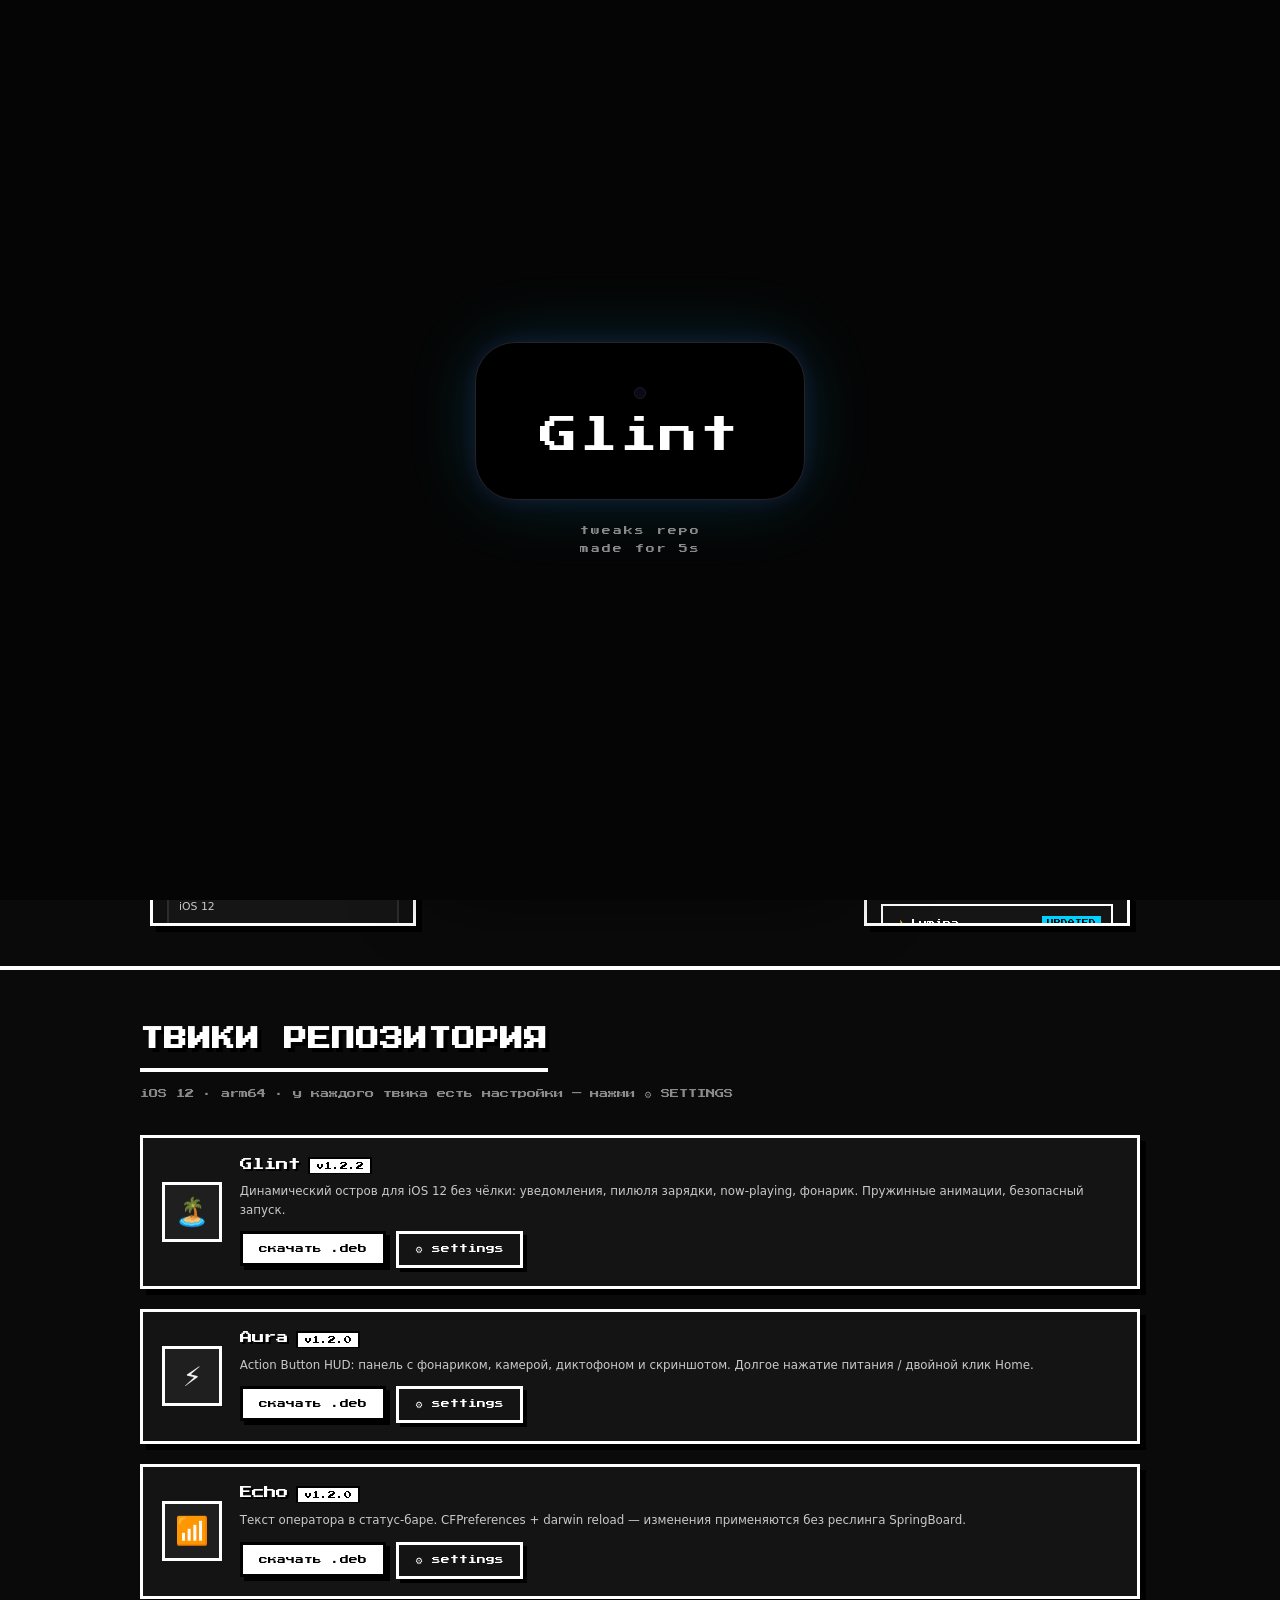
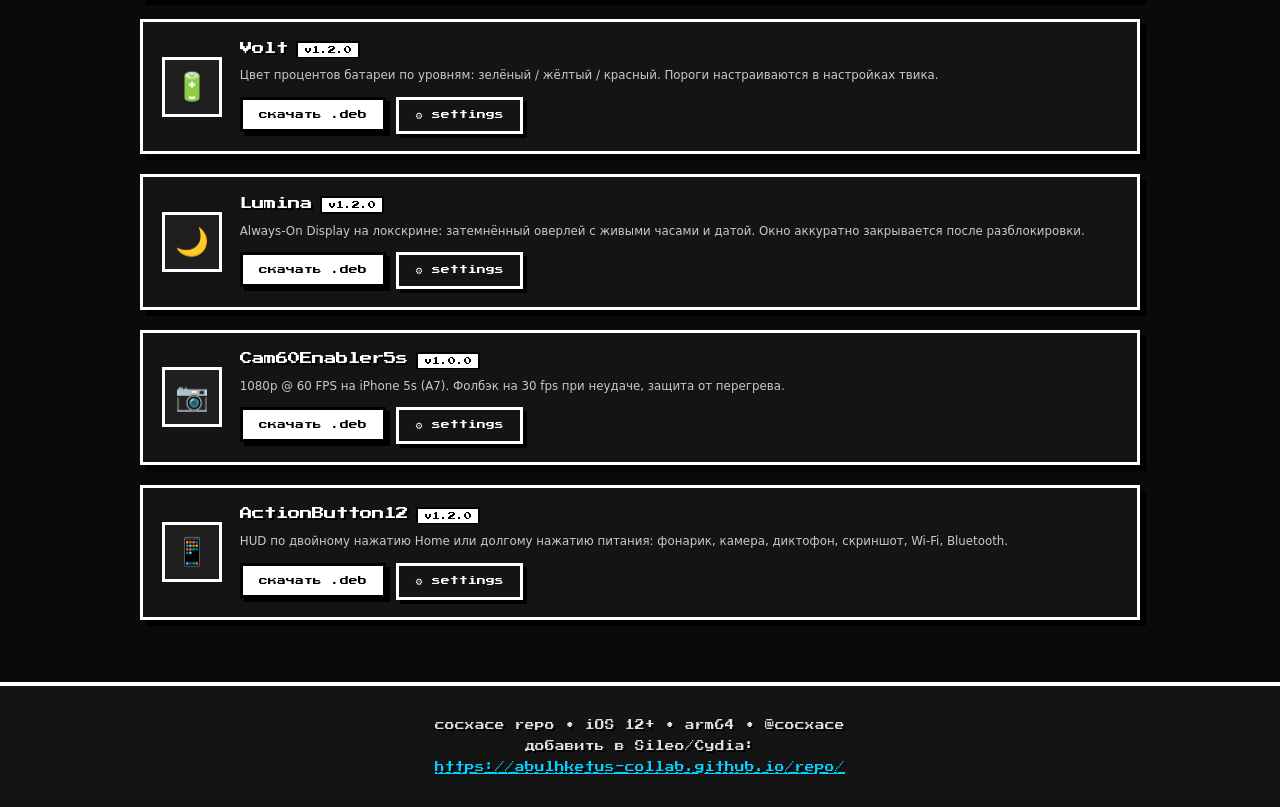
==== commit 2731497c: "v1.2.3 tweaks: Glint timer/artwork/glow, Cam60 1.0.3, presets+reset everywhere" ====
--- a/index.html
+++ b/index.html
@@ -13,7 +13,21 @@
 html{overflow-x:hidden;scroll-behavior:smooth}
 body{font-family:var(--font);background:var(--bg);color:var(--txt);overflow-x:hidden;-webkit-font-smoothing:antialiased}
 body::before{content:'';position:fixed;inset:0;z-index:0;pointer-events:none;opacity:.025;background-image:url("data:image/svg+xml,%3Csvg xmlns='http://www.w3.org/2000/svg' width='120' height='120'%3E%3Cfilter id='n'%3E%3CfeTurbulence baseFrequency='0.9' numOctaves='3'/%3E%3C/filter%3E%3Crect width='120' height='120' filter='url(%23n)'/%3E%3C/svg%3E")}
-.hero{position:relative;z-index:1;display:flex;justify-content:center;align-items:center;padding:30px 12px 40px}
+
+/* ---------- HERO ---------- */
+.hero{position:relative;z-index:1;display:flex;justify-content:center;align-items:stretch;flex-wrap:wrap;padding:66px 12px 40px;max-width:1240px;margin:0 auto}
+.sidepanel{width:266px;background:#101010;border:3px solid #ffffff;box-shadow:6px 6px 0 #000000;margin:0 14px;padding:16px 14px;max-height:860px;overflow:auto;align-self:stretch}
+.sp-title{font-family:'Press Start 2P',monospace;font-size:.72rem;color:#ffffff;text-shadow:2px 2px 0 #000;letter-spacing:1px;border-bottom:3px solid #ffffff;padding-bottom:10px;margin-bottom:14px;line-height:1.5}
+.sp-item{border:2px solid #2c2c2c;background:#151515;padding:10px;margin-bottom:10px}
+.sp-item.hot{border-color:#ffffff}
+.sp-top{display:flex;align-items:center;font-family:'Press Start 2P',monospace;font-size:.5rem;color:#ffffff;line-height:1.6}
+.sp-b{font-family:'Press Start 2P',monospace;font-size:.42rem;padding:2px 5px;margin-left:auto;white-space:nowrap}
+.sp-b.new{background:#ffffff;color:#000}
+.sp-b.up{background:#00d2ff;color:#000}
+.sp-v{color:#00d2ff}
+.sp-d{font-family:'Press Start 2P',monospace;font-size:.4rem;color:#6d6d6d;margin-top:4px}
+.sp-c{font-family:-apple-system,BlinkMacSystemFont,'SF Pro Display','Segoe UI',system-ui,sans-serif;font-size:.68rem;color:#c9c9c9;line-height:1.5;margin-top:7px}
+@media(max-width:1140px){.hero{flex-direction:column;align-items:center;padding-top:76px}.sidepanel{width:100%;max-width:448px;max-height:none;margin:14px 0 0}}
 .phone{position:relative;z-index:1;width:100%;max-width:420px;height:88dvh;max-height:820px;min-height:540px;display:flex;flex-direction:column;padding:env(safe-area-inset-top,16px) 22px env(safe-area-inset-bottom,22px);overflow:hidden;background:var(--bg)}
 @media(min-width:440px){.phone{height:88dvh;border-radius:32px;border:1px solid var(--line);box-shadow:0 30px 80px rgba(0,0,0,.8)}}
 .track{width:100%;height:1px;background:var(--line);flex-shrink:0;margin-top:14px;position:relative;overflow:hidden}
@@ -72,80 +86,308 @@
 .toast{position:fixed;bottom:40px;left:50%;transform:translateX(-50%) translateY(20px);background:var(--txt);color:var(--bg);padding:11px 20px;border-radius:8px;font-size:13px;font-weight:600;z-index:100;opacity:0;pointer-events:none;transition:opacity .25s,transform .25s;display:flex;align-items:center;gap:7px;letter-spacing:-.1px}
 .toast.show{opacity:1;transform:translateX(-50%) translateY(0)}
 .toast svg{width:14px;height:14px;stroke:currentColor;stroke-width:2.5;fill:none;stroke-linecap:round;stroke-linejoin:round}
-
-/* ---------- MINECRAFT TWEAKS SECTION ---------- */
+@supports not (gap: 1px){.dots .dot{margin:0 5px}.row .btn{margin:0 4px}.ctrl .dots{margin-bottom:10px}.feat,.step{padding:20px 14px}.urlbox .cb{margin-left:10px}.bp svg,.bs svg{margin-right:6px}}
+
+/* ---------- MINECRAFT TWEAKS ---------- */
 .mc{position:relative;z-index:1;border-top:4px solid #ffffff;background:#0a0a0a;padding:3.2rem 1.2rem 2.6rem}
 .mcwrap{max-width:1000px;margin:0 auto}
 .mc h2{font-family:'Press Start 2P',monospace;font-size:clamp(1rem,3.6vw,1.45rem);color:#ffffff;text-shadow:4px 4px 0 #000;letter-spacing:1px;line-height:1.6;display:inline-block;border-bottom:4px solid #ffffff;padding-bottom:10px}
 .mc .sub{font-family:'Press Start 2P',monospace;font-size:.58rem;color:#8a8a8a;margin-top:14px;line-height:1.8}
-.stack{display:flex;flex-direction:column;gap:1.25rem;margin-top:2rem}
-.card{background:#141414;border:3px solid #ffffff;box-shadow:6px 6px 0 #000000;padding:1.1rem 1.2rem;display:flex;align-items:center;gap:1.1rem;transition:transform .12s,box-shadow .12s,border-color .12s}
+.stack{margin-top:2rem}
+.card{background:#141414;border:3px solid #ffffff;box-shadow:6px 6px 0 #000000;padding:1.1rem 1.2rem;margin-bottom:1.25rem;display:flex;align-items:center;transition:transform .12s,box-shadow .12s,border-color .12s}
 .card:hover{transform:translate(-2px,-2px);box-shadow:10px 10px 0 #000000;border-color:#00d2ff}
-.ico{width:60px;height:60px;background:#1f1f1f;border:3px solid #ffffff;display:flex;align-items:center;justify-content:center;font-size:1.7rem;flex-shrink:0}
+.ico{width:60px;height:60px;background:#1f1f1f;border:3px solid #ffffff;display:flex;align-items:center;justify-content:center;font-size:1.7rem;flex-shrink:0;margin-right:1.1rem}
 .info{flex:1;min-width:0}
 .name{font-family:'Press Start 2P',monospace;font-size:.78rem;color:#ffffff;text-shadow:2px 2px 0 #000;line-height:1.5;white-space:nowrap;overflow:hidden;text-overflow:ellipsis}
 .ver{font-family:'Press Start 2P',monospace;font-size:.5rem;color:#000000;background:#ffffff;padding:3px 6px;border:2px solid #000000;margin-left:8px;vertical-align:middle;text-shadow:none}
 .desc{font-family:-apple-system,BlinkMacSystemFont,'SF Pro Display','Segoe UI',system-ui,sans-serif;font-size:.74rem;color:#c9c9c9;line-height:1.55;margin-top:8px}
-.dl{display:inline-block;margin-top:12px;font-family:'Press Start 2P',monospace;font-size:.55rem;color:#000000;background:#ffffff;border:3px solid #000000;box-shadow:4px 4px 0 #000000;padding:10px 16px;text-decoration:none;text-shadow:none;transition:background .1s,transform .1s,box-shadow .1s}
+.acts{margin-top:12px}
+.dl{display:inline-block;font-family:'Press Start 2P',monospace;font-size:.55rem;color:#000000;background:#ffffff;border:3px solid #000000;box-shadow:4px 4px 0 #000000;padding:10px 16px;text-decoration:none;text-shadow:none;transition:background .1s,transform .1s,box-shadow .1s}
 .dl:hover{background:#00d2ff}
 .dl:active{transform:translate(3px,3px);box-shadow:1px 1px 0 #000000}
-@media(max-width:640px){.card{flex-direction:column;align-items:flex-start;gap:.8rem}.info{width:100%}}
+.gear{display:inline-block;font-family:'Press Start 2P',monospace;font-size:.55rem;color:#ffffff;background:transparent;border:3px solid #ffffff;box-shadow:4px 4px 0 #000000;padding:10px 16px;text-decoration:none;margin-left:10px;cursor:pointer;transition:background .1s,color .1s,transform .1s}
+.gear:hover{background:#ffffff;color:#000}
+.gear:active{transform:translate(3px,3px);box-shadow:1px 1px 0 #000}
+@media(max-width:640px){.card{flex-direction:column;align-items:flex-start}.ico{margin:0 0 .8rem}.info{width:100%}}
 footer{position:relative;z-index:1;background:#141414;border-top:4px solid #ffffff;padding:1.8rem 1.2rem;text-align:center;font-family:'Press Start 2P',monospace;font-size:.6rem;color:#e0e0e0;line-height:2.2;text-shadow:2px 2px 0 #000}
 footer .repo-link{color:#00d2ff;text-decoration:none;border-bottom:2px solid #00d2ff;word-break:break-all}
 footer .repo-link:hover{color:#ffffff;border-color:#ffffff}
 </style>
+<style>
+/* ---------- DYNAMIC ISLAND WIDGET ---------- */
+.di{position:fixed;top:12px;left:50%;z-index:500;width:250px;max-width:calc(100% - 20px);background:#000;border:1px solid #1c1c1c;border-radius:24px;transform:translateX(-50%);transition:width .45s cubic-bezier(.32,1.25,.5,1),border-radius .45s cubic-bezier(.32,1.25,.5,1);box-shadow:0 8px 30px rgba(0,0,0,.55);font-family:var(--font);-webkit-user-select:none;user-select:none;touch-action:pan-y}
+.di.open{width:348px;border-radius:30px}
+.di-glow{position:absolute;inset:-3px;border-radius:inherit;pointer-events:none;opacity:var(--gs,.55);box-shadow:0 0 22px var(--g1,#00d2ff),0 0 55px var(--g1,#00d2ff),inset 0 0 14px var(--g2,#7a5cff);transition:opacity .3s}
+.di-glow.rb{animation:diHue linear var(--gspd,6s) infinite}
+@keyframes diHue{0%{filter:hue-rotate(0deg)}100%{filter:hue-rotate(360deg)}}
+.di-glow.bk{animation:diBlink 2s steps(1) infinite}
+@keyframes diBlink{0%,49%{opacity:var(--gs,.55)}50%,100%{opacity:0}}
+.di-inner{position:relative;display:flex;align-items:center;padding:10px 14px;transform-origin:50% 50%}
+.di-seg{display:none;align-items:center;font-size:12px;color:#e8e8e8;white-space:nowrap;letter-spacing:-.1px;margin-right:11px}
+.di-seg.on{display:flex}
+.di-seg b{font-weight:600;font-variant-numeric:tabular-nums;margin-left:4px}
+.di-badge{display:none;margin-left:auto;min-width:17px;height:17px;border-radius:9px;background:#ff3b30;color:#fff;font-size:10.5px;font-weight:700;text-align:center;line-height:17px;padding:0 4px}
+.di-badge.on{display:block}
+.di-prog{position:relative;display:none;width:64px;height:6px;background:#222;border-radius:3px;overflow:hidden;margin-right:8px}
+.di-prog.on{display:block}
+.di-prog i{position:absolute;inset:0 auto 0 0;width:0;background:#fff}
+.di.expand-hide .di-seg{opacity:0;transition:opacity .2s}
+/* expanded content */
+.di-expand{position:relative;max-height:0;opacity:0;overflow:hidden;transition:max-height .45s cubic-bezier(.32,1.25,.5,1),opacity .3s;padding:0 14px}
+.di.open .di-expand{max-height:640px;opacity:1;padding-bottom:14px}
+.dx-card{background:#0d0d0d;border:1px solid #1f1f1f;border-radius:14px;padding:12px;margin-bottom:10px}
+.dx-big{font-size:34px;font-weight:700;letter-spacing:-1px;font-variant-numeric:tabular-nums;text-align:center;color:#fff}
+.dx-date{font-size:11px;color:var(--dim);text-align:center;margin-top:2px}
+.dx-h{font-size:10.5px;font-weight:700;letter-spacing:1.2px;text-transform:uppercase;color:var(--dim);margin-bottom:8px}
+.dx-rowbtns{display:flex;margin:0 -4px}
+.dx-rowbtns button,.mbtn{flex:1;margin:0 4px;padding:9px 6px;border:1px solid #2a2a2a;border-radius:9px;background:#121212;color:#ddd;font-family:var(--font);font-size:11.5px;font-weight:500;cursor:pointer;transition:background .15s,transform .1s}
+.dx-rowbtns button:active,.mbtn:active{transform:scale(.96);background:#1c1c1c;color:#fff}
+.mbtn.prim{background:#fff;color:#000;border-color:#000;font-weight:600}
+.tm-bar{height:4px;background:#1e1e1e;border-radius:2px;margin-top:10px;overflow:hidden}
+.tm-bar i{display:block;height:100%;width:0;background:#fff;border-radius:2px}
+.mus-title{font-size:12.5px;font-weight:600;color:#fff;white-space:nowrap;overflow:hidden;text-overflow:ellipsis;margin-bottom:8px}
+.mus-sub{font-size:10.5px;color:var(--dim);margin-top:1px}
+#eqCanvas{width:100%;height:64px;display:block;background:#08080a;border-radius:8px;margin-top:10px}
+.volrow{display:flex;align-items:center;margin-top:10px}
+.volrow input{-webkit-appearance:none;appearance:none;flex:1;height:4px;background:#2a2a2a;border-radius:2px;outline:none}
+.volrow input::-webkit-slider-thumb{-webkit-appearance:none;appearance:none;width:16px;height:16px;border-radius:50%;background:#fff;cursor:pointer}
+.wx-line{font-size:12.5px;color:#e8e8e8}
+.wx-line b{font-weight:600}
+.nt-item{font-size:11.5px;color:#d8d8d8;padding:7px 2px;border-bottom:1px solid #1a1a1a;line-height:1.4}
+.nt-item:last-child{border-bottom:none}
+.nt-item b{color:#fff}
+/* themes */
+.di.theme-neon{background:#050508;border-color:rgba(0,210,255,.5)}
+.di.theme-neon .dx-card{background:#080810;border-color:#123}
+.di.theme-glass{background:rgba(10,10,12,.82)}
+@supports ((-webkit-backdrop-filter:blur(1px)) or (backdrop-filter:blur(1px))){.di.theme-glass{-webkit-backdrop-filter:blur(18px);backdrop-filter:blur(18px)}}
+.di.theme-minimal{background:#0c0c0c;border-color:#000;box-shadow:0 4px 14px rgba(0,0,0,.4)}
+.di.theme-minimal .di-glow{opacity:0}
+/* island toast */
+.itoast{position:fixed;top:64px;left:50%;transform:translateX(-50%) translateY(-8px);background:#fff;color:#000;padding:9px 16px;border-radius:10px;font-family:var(--font);font-size:12.5px;font-weight:600;z-index:600;opacity:0;pointer-events:none;transition:opacity .25s,transform .25s;box-shadow:0 8px 24px rgba(0,0,0,.5);max-width:80%;text-align:center}
+.itoast.show{opacity:1;transform:translateX(-50%) translateY(0)}
+/* pixel rain easter egg */
+#rain{position:fixed;inset:0;z-index:850;pointer-events:none;display:none}
+
+/* ---------- SPLASH ---------- */
+#splash{position:fixed;inset:0;z-index:900;background:#050505;display:flex;flex-direction:column;align-items:center;justify-content:center;transition:opacity .55s ease}
+#splash.hide{opacity:0;pointer-events:none}
+.spl-island{background:#000;border:1px solid #242424;border-radius:40px;padding:44px 64px;text-align:center;box-shadow:0 0 70px rgba(0,210,255,.16),0 0 22px rgba(122,92,255,.14);animation:splIn .7s cubic-bezier(.3,1.4,.5,1) both}
+@keyframes splIn{0%{transform:scale(.6);opacity:0}100%{transform:scale(1);opacity:1}}
+.spl-island .spl-name{font-family:'Press Start 2P',monospace;font-size:clamp(22px,7vw,38px);color:#fff;letter-spacing:2px}
+.spl-island .spl-cam{width:12px;height:12px;border-radius:50%;background:#0a0a14;border:1px solid #1c1c2a;margin:0 auto 18px}
+.spl-sub{margin-top:22px;font-family:'Press Start 2P',monospace;font-size:.55rem;color:#8a8a8a;letter-spacing:2px;line-height:2;animation:splIn .7s .25s cubic-bezier(.3,1.4,.5,1) both}
+
+/* ---------- SETTINGS MODALS ---------- */
+.omodal{position:fixed;inset:0;z-index:800;background:rgba(0,0,0,.72);display:none;align-items:center;justify-content:center;padding:16px}
+.omodal.open{display:flex}
+.osheet{background:#121212;border:2px solid #ffffff;box-shadow:10px 10px 0 #000;width:420px;max-width:100%;max-height:86vh;display:flex;flex-direction:column;font-family:var(--font)}
+.ohead{display:flex;align-items:center;padding:14px 16px;border-bottom:2px solid #ffffff}
+.ohead .ot{font-family:'Press Start 2P',monospace;font-size:.68rem;color:#fff;text-shadow:2px 2px 0 #000;line-height:1.5}
+.oclose{margin-left:auto;width:30px;height:30px;border:2px solid #fff;background:#000;color:#fff;font-size:14px;font-weight:700;cursor:pointer;line-height:1}
+.oclose:hover{background:#ff3b30;border-color:#ff3b30}
+.obody{padding:6px 16px 16px;overflow:auto}
+.osrch{width:100%;padding:9px 12px;margin:10px 0 4px;background:#0a0a0a;border:1px solid #2c2c2c;border-radius:9px;color:#eee;font-family:var(--font);font-size:12.5px;outline:none}
+.osrch:focus{border-color:#00d2ff}
+.osec{font-family:'Press Start 2P',monospace;font-size:.5rem;color:#00d2ff;letter-spacing:1.5px;margin:16px 0 6px;text-transform:uppercase}
+.orow{display:flex;align-items:center;padding:9px 2px;border-bottom:1px solid #1e1e1e}
+.orow .ol{flex:1;min-width:0;padding-right:10px}
+.orow .olt{font-size:12.5px;font-weight:600;color:#fff;line-height:1.3}
+.orow .odsc{font-size:10.5px;color:#9a9a9a;line-height:1.4;margin-top:2px}
+.orow .otip{font-size:10px;color:#6d6d6d;line-height:1.35;margin-top:2px;font-style:italic}
+/* switch */
+.osw{position:relative;width:46px;height:26px;flex-shrink:0;cursor:pointer}
+.osw input{position:absolute;opacity:0;width:100%;height:100%;margin:0;cursor:pointer}
+.osw i{position:absolute;inset:0;background:#2e2e2e;border-radius:13px;transition:background .2s}
+.osw i:before{content:'';position:absolute;top:3px;left:3px;width:20px;height:20px;border-radius:50%;background:#fff;transition:transform .2s}
+.osw input:checked + i{background:#34c759}
+.osw input:checked + i:before{transform:translateX(20px)}
+/* slider */
+.oslider{display:flex;align-items:center;width:150px;flex-shrink:0}
+.oslider input{-webkit-appearance:none;appearance:none;width:100%;height:4px;background:#2e2e2e;border-radius:2px;outline:none}
+.oslider input::-webkit-slider-thumb{-webkit-appearance:none;appearance:none;width:17px;height:17px;border-radius:50%;background:#fff;cursor:pointer}
+.oslider .ov{width:52px;text-align:right;font-size:11px;color:#00d2ff;font-variant-numeric:tabular-nums;flex-shrink:0}
+/* color + text */
+.oclr{display:flex;align-items:center;flex-shrink:0}
+.oclr input[type=color]{width:34px;height:30px;border:1px solid #333;background:#0a0a0a;padding:2px;cursor:pointer}
+.oclr input[type=text]{width:76px;padding:6px 8px;margin-left:6px;background:#0a0a0a;border:1px solid #2c2c2c;border-radius:7px;color:#eee;font-family:ui-monospace,monospace;font-size:11px;outline:none}
+.otext{width:170px;padding:7px 10px;background:#0a0a0a;border:1px solid #2c2c2c;border-radius:8px;color:#eee;font-family:var(--font);font-size:12.5px;outline:none;flex-shrink:0}
+.osel{padding:7px 8px;background:#0a0a0a;border:1px solid #2c2c2c;border-radius:8px;color:#eee;font-family:var(--font);font-size:12.5px;flex-shrink:0;outline:none}
+.obadge{font-family:'Press Start 2P',monospace;font-size:.38rem;padding:3px 5px;margin-left:6px;vertical-align:middle}
+.obadge.no{background:#3a3a3a;color:#ffb0b0;border:1px solid #ff6b6b}
+.obadge.ok{background:#103a10;color:#7dff7d;border:1px solid #2fd12f}
+.presetrow{display:flex;margin:4px -4px 8px}
+.presetrow .mbtn{font-size:10.5px}
+.statusline{font-size:11px;color:#9fe89f;padding:7px 9px;background:#0c180c;border:1px solid #1f3a1f;border-radius:8px;margin-top:6px;line-height:1.5}
+.warnline{font-size:11px;color:#ffcf7d;padding:7px 9px;background:#1a1408;border:1px solid #4a3a1f;border-radius:8px;margin-top:6px;line-height:1.5}
+/* compare slider */
+.cmp{position:relative;height:150px;border:2px solid #fff;margin-top:10px;overflow:hidden}
+.cmp .c-a,.cmp .c-b{position:absolute;inset:0}
+.cmp .c-a{background:repeating-linear-gradient(90deg,#2e2e2e 0 3px,#242424 3px 6px);filter:blur(1.6px) brightness(.72)}
+.cmp .c-b{background:linear-gradient(160deg,#3a3a3a,#161616)}
+.cmp .c-b:after{content:'60 FPS · SHARP';position:absolute;top:8px;left:8px;font-family:'Press Start 2P',monospace;font-size:.42rem;color:#7dff7d}
+.cmp .c-a:before{content:'30 FPS · MOTION BLUR';position:absolute;top:8px;left:8px;font-family:'Press Start 2P',monospace;font-size:.42rem;color:#ffb0b0;z-index:2}
+.cmp input{position:absolute;inset:0;width:100%;height:100%;-webkit-appearance:none;appearance:none;background:transparent;margin:0;cursor:ew-resize}
+.cmp input::-webkit-slider-thumb{-webkit-appearance:none;appearance:none;width:6px;height:150px;background:#00d2ff;cursor:ew-resize}
+@media(max-width:480px){.orow{flex-wrap:wrap}.orow .ol{width:100%}.oslider{width:100%;margin-top:8px}.oclr,.otext,.osel{margin-top:8px}}
+</style>
 </head>
 <body>
-
-<!-- ---------- ANIMATION (USER CODE) ---------- -->
-<header class="hero">
-<div class="phone">
-<div class="track"><div class="fill" id="fill"></div></div>
-<div class="scenes" id="wrap">
-<section class="scene active">
-  <div class="logo"><svg viewBox="0 0 24 24"><path d="M13 2L3 14h7l-1 8 10-12h-7l1-8z"/></svg></div>
-  <h1 class="title">Glint</h1>
-  <p class="subtitle">Dynamic Island для iOS.<br>Пружинная анимация · таймер сжатия.</p>
-</section>
-<section class="scene">
-  <div class="features">
-    <div class="feat"><div class="fi"><svg viewBox="0 0 24 24"><path d="M13 2L3 14h7l-1 8 10-12h-7l1-8z"/></svg></div><div class="ft">Dynamic Island для iOS</div><div class="fnum">01</div></div>
-    <div class="feat"><div class="fi"><svg viewBox="0 0 24 24"><circle cx="12" cy="12" r="10"/><path d="M12 7v5l3 2"/></svg></div><div class="ft">Пружинная анимация расширения</div><div class="fnum">02</div></div>
-    <div class="feat"><div class="fi"><svg viewBox="0 0 24 24"><path d="M12 22s8-4 8-10V5l-8-3-8 3v7c0 6 8 10 8 10z"/></svg></div><div class="ft">Автосжатие по таймеру</div><div class="fnum">03</div></div>
-    <div class="feat"><div class="fi"><svg viewBox="0 0 24 24"><path d="M20 6L9 17l-5-5"/></svg></div><div class="ft">Стабильная работа · v1.0.0</div><div class="fnum">04</div></div>
+<!-- ---------- SPLASH ---------- -->
+<div id="splash">
+  <div class="spl-island">
+    <div class="spl-cam"></div>
+    <div class="spl-name">Glint</div>
   </div>
-</section>
-<section class="scene">
-  <div class="steps">
-    <div class="step"><div class="sn">01</div><div class="sc"><div class="st">Открой Sileo</div><div class="sd">Запусти менеджер пакетов на устройстве</div></div></div>
-    <div class="step"><div class="sn">02</div><div class="sc"><div class="st">Добавь репозиторий</div><div class="sd">Sources → + → вставь URL</div><span class="su">https://abulhketus-collab.github.io/repo/</span></div></div>
-    <div class="step"><div class="sn">03</div><div class="sc"><div class="st">Найди Glint</div><div class="sd">Введи название в поиске Sileo</div></div></div>
-    <div class="step"><div class="sn">04</div><div class="sc"><div class="st">Нажми Install</div><div class="sd">Подтверди установку и дождись завершения</div></div></div>
+  <div class="spl-sub">tweaks repo<br>made for 5s</div>
+</div>
+
+<!-- ---------- DYNAMIC ISLAND ---------- -->
+<div class="di theme-classic" id="di">
+  <div class="di-glow" id="diGlow"></div>
+  <div class="di-inner" id="diInner">
+    <span class="di-seg" id="segClock"><span id="diClockIco">🕘</span><b id="diTime">--:--</b></span>
+    <span class="di-seg" id="segTimer">⏱<b id="diTimer">00:00</b></span>
+    <span class="di-seg" id="segMusic">🎵</span>
+    <span class="di-seg" id="segBatt">⚡<b id="diBatt">--%</b></span>
+    <span class="di-seg" id="segNet"><span id="diNetIco">📶</span></span>
+    <span class="di-prog" id="segProg"><i id="diProgFill"></i></span>
+    <b class="di-badge" id="diBadge">0</b>
   </div>
-</section>
-<section class="scene">
-  <div class="chk"><svg viewBox="0 0 24 24"><path d="M20 6L9 17l-5-5"/></svg></div>
-  <h2 class="ftitle">Готово к установке</h2>
-  <p class="fsub">Добавь репозиторий и установи Glint за пару минут</p>
-  <div class="urlbox" id="uBox" role="button" tabindex="0">
-    <span class="urlt" id="uTxt">https://abulhketus-collab.github.io/repo/</span>
-    <div class="cb"><svg viewBox="0 0 24 24"><rect x="9" y="9" width="13" height="13" rx="2"/><path d="M5 15H4a2 2 0 0 1-2-2V4a2 2 0 0 1 2-2h9a2 2 0 0 1 2 2v1"/></svg></div>
-  </div>
-  <a class="bp" id="iBtn" href="sileo://source/https://abulhketus-collab.github.io/repo/"><svg viewBox="0 0 24 24"><path d="M12 3v12M7 10l5 5 5-5"/><path d="M5 21h14"/></svg>Установить</a>
-  <button class="bs" id="cBtn"><svg viewBox="0 0 24 24"><rect x="9" y="9" width="13" height="13" rx="2"/><path d="M5 15H4a2 2 0 0 1-2-2V4a2 2 0 0 1 2-2h9a2 2 0 0 1 2 2v1"/></svg>Скопировать ссылку</button>
-</section>
-</div>
-<div class="ctrl">
-  <div class="dots" id="dots">
-    <button class="dot active" data-s="0"></button><button class="dot" data-s="1"></button>
-    <button class="dot" data-s="2"></button><button class="dot" data-s="3"></button>
-  </div>
-  <div class="row">
-    <button class="btn" id="pBtn"><svg viewBox="0 0 24 24" id="pIco"><rect x="6" y="4" width="4" height="16" rx="1"/><rect x="14" y="4" width="4" height="16" rx="1"/></svg><span id="pTxt">Пауза</span></button>
-    <button class="btn" id="rBtn"><svg viewBox="0 0 24 24"><path d="M1 4v6h6"/><path d="M3.51 15a9 9 0 1 0 2.13-9.36L1 10"/></svg>Заново</button>
+  <div class="di-expand" id="diExpand">
+    <div class="dx-card" id="dxClock">
+      <div class="dx-big" id="diBigTime">--:--:--</div>
+      <div class="dx-date" id="diDate"></div>
+    </div>
+    <div class="dx-card" id="dxTimer">
+      <div class="dx-h">Timer</div>
+      <div class="dx-rowbtns">
+        <button id="tm1">1 min</button><button id="tm5">5 min</button><button id="tm10">10 min</button>
+      </div>
+      <div class="dx-rowbtns" style="margin-top:8px">
+        <button class="mbtn prim" id="tmBtn">Start</button><button id="tmRst">Reset</button>
+      </div>
+      <div class="tm-bar"><i id="tmBar"></i></div>
+    </div>
+    <div class="dx-card" id="dxMusic">
+      <div class="dx-h">Now Playing</div>
+      <div class="mus-title" id="musTitle">Glint Beat</div>
+      <div class="mus-sub" id="musSub">cocxace · demo loop</div>
+      <canvas id="eqCanvas" width="290" height="64"></canvas>
+      <div class="dx-rowbtns" style="margin-top:10px">
+        <button class="mbtn prim" id="musBtn">▶ Play</button>
+        <button id="musFileBtn">Load file…</button>
+      </div>
+      <input type="file" id="musFile" accept="audio/*" style="display:none">
+      <div class="volrow"><span style="font-size:12px;margin-right:8px">🔊</span><input type="range" id="musVol" min="0" max="100" value="70"><span id="musVolV" style="width:34px;text-align:right;font-size:11px;color:#00d2ff;margin-left:8px">70%</span></div>
+    </div>
+    <div class="dx-card" id="dxBatt">
+      <div class="dx-h">Battery</div>
+      <div class="wx-line" id="battLine">Charging info is not exposed by this browser — use the demo button.</div>
+      <div class="dx-rowbtns" style="margin-top:10px">
+        <button id="simChg">🔌 Simulate charging</button>
+      </div>
+    </div>
+    <div class="dx-card" id="dxWx">
+      <div class="dx-h">Weather</div>
+      <div class="wx-line" id="wxLine">Tap to load weather for your location.</div>
+      <div class="dx-rowbtns" style="margin-top:10px">
+        <button id="wxBtn">📍 Load weather</button>
+      </div>
+    </div>
+    <div class="dx-card" id="dxNt">
+      <div class="dx-h" style="display:flex;align-items:center">Notifications<button id="ntClear" style="margin-left:auto;font-size:10px;color:#00d2ff;background:none;border:none;cursor:pointer">clear all</button></div>
+      <div id="ntList"><div class="nt-item" style="color:#666">No notifications yet</div></div>
+    </div>
+    <div class="dx-card" style="text-align:center">
+      <div style="font-size:10px;color:#666;line-height:1.6">tap — collapse · long-press — island settings<br>swipe down — open · swipe up — close</div>
+    </div>
   </div>
 </div>
+<div class="itoast" id="itoast"></div>
+<canvas id="rain"></canvas>
+
+<!-- ---------- ISLAND SETTINGS MODAL ---------- -->
+<div class="omodal" id="diSet">
+  <div class="osheet">
+    <div class="ohead"><span class="ot">GLINT · ISLAND SETTINGS</span><button class="oclose" data-close="diSet">✕</button></div>
+    <div class="obody">
+      <input type="text" class="osrch" id="setSearch" placeholder="Search options…">
+      <div id="setRows"></div>
+      <div style="height:10px"></div>
+    </div>
+  </div>
 </div>
+
+<!-- ---------- TWEAK SETTINGS MODAL ---------- -->
+<div class="omodal" id="twSet">
+  <div class="osheet">
+    <div class="ohead"><span class="ot" id="twTitle">SETTINGS</span><button class="oclose" data-close="twSet">✕</button></div>
+    <div class="obody"><div id="twRows"></div><div style="height:10px"></div></div>
+  </div>
+</div>
+
+<!-- ---------- HERO ---------- -->
+<header class="hero">
+
+  <aside class="sidepanel" id="changelogPanel">
+    <div class="sp-title">CHANGELOG</div>
+    <div id="changelogList"></div>
+  </aside>
+
+  <div class="phone">
+    <div class="track"><div class="fill" id="fill"></div></div>
+    <div class="scenes" id="wrap">
+      <section class="scene active">
+        <div class="logo"><svg viewBox="0 0 24 24"><path d="M13 2L3 14h7l-1 8 10-12h-7l1-8z"/></svg></div>
+        <h1 class="title">Glint</h1>
+        <p class="subtitle">Dynamic Island для iOS.<br>Пружинная анимация · таймер сжатия.</p>
+      </section>
+      <section class="scene">
+        <div class="features">
+          <div class="feat"><div class="fi"><svg viewBox="0 0 24 24"><path d="M13 2L3 14h7l-1 8 10-12h-7l1-8z"/></svg></div><div class="ft">Dynamic Island для iOS</div><div class="fnum">01</div></div>
+          <div class="feat"><div class="fi"><svg viewBox="0 0 24 24"><circle cx="12" cy="12" r="10"/><path d="M12 7v5l3 2"/></svg></div><div class="ft">Пружинная анимация расширения</div><div class="fnum">02</div></div>
+          <div class="feat"><div class="fi"><svg viewBox="0 0 24 24"><path d="M12 22s8-4 8-10V5l-8-3-8 3v7c0 6 8 10 8 10z"/></svg></div><div class="ft">Автосжатие по таймеру</div><div class="fnum">03</div></div>
+          <div class="feat"><div class="fi"><svg viewBox="0 0 24 24"><path d="M20 6L9 17l-5-5"/></svg></div><div class="ft">Стабильная работа · v1.0.0</div><div class="fnum">04</div></div>
+        </div>
+      </section>
+      <section class="scene">
+        <div class="steps">
+          <div class="step"><div class="sn">01</div><div class="sc"><div class="st">Открой Sileo</div><div class="sd">Запусти менеджер пакетов на устройстве</div></div></div>
+          <div class="step"><div class="sn">02</div><div class="sc"><div class="st">Добавь репозиторий</div><div class="sd">Sources → + → вставь URL</div><span class="su">https://abulhketus-collab.github.io/repo/</span></div></div>
+          <div class="step"><div class="sn">03</div><div class="sc"><div class="st">Найди Glint</div><div class="sd">Введи название в поиске Sileo</div></div></div>
+          <div class="step"><div class="sn">04</div><div class="sc"><div class="st">Нажми Install</div><div class="sd">Подтверди установку и дождись завершения</div></div></div>
+        </div>
+      </section>
+      <section class="scene">
+        <div class="chk"><svg viewBox="0 0 24 24"><path d="M20 6L9 17l-5-5"/></svg></div>
+        <h2 class="ftitle">Готово к установке</h2>
+        <p class="fsub">Добавь репозиторий и установи Glint за пару минут</p>
+        <div class="urlbox" id="uBox" role="button" tabindex="0">
+          <span class="urlt" id="uTxt">https://abulhketus-collab.github.io/repo/</span>
+          <div class="cb"><svg viewBox="0 0 24 24"><rect x="9" y="9" width="13" height="13" rx="2"/><path d="M5 15H4a2 2 0 0 1-2-2V4a2 2 0 0 1 2-2h9a2 2 0 0 1 2 2v1"/></svg></div>
+        </div>
+        <a class="bp" id="iBtn" href="sileo://source/https://abulhketus-collab.github.io/repo/"><svg viewBox="0 0 24 24"><path d="M12 3v12M7 10l5 5 5-5"/><path d="M5 21h14"/></svg>Установить</a>
+        <button class="bs" id="cBtn"><svg viewBox="0 0 24 24"><rect x="9" y="9" width="13" height="13" rx="2"/><path d="M5 15H4a2 2 0 0 1-2-2V4a2 2 0 0 1 2-2h9a2 2 0 0 1 2 2v1"/></svg>Скопировать ссылку</button>
+      </section>
+    </div>
+    <div class="ctrl">
+      <div class="dots" id="dots">
+        <button class="dot active" data-s="0"></button><button class="dot" data-s="1"></button>
+        <button class="dot" data-s="2"></button><button class="dot" data-s="3"></button>
+      </div>
+      <div class="row">
+        <button class="btn" id="pBtn"><svg viewBox="0 0 24 24" id="pIco"><rect x="6" y="4" width="4" height="16" rx="1"/><rect x="14" y="4" width="4" height="16" rx="1"/></svg><span id="pTxt">Пауза</span></button>
+        <button class="btn" id="rBtn"><svg viewBox="0 0 24 24"><path d="M1 4v6h6"/><path d="M3.51 15a9 9 0 1 0 2.13-9.36L1 10"/></svg>Заново</button>
+      </div>
+    </div>
+  </div>
+
+  <aside class="sidepanel" id="changesPanel">
+    <div class="sp-title">WHAT'S NEW IN TWEEKS</div>
+    <div id="changesList"></div>
+  </aside>
+
 </header>
 <div class="toast" id="toast"><svg viewBox="0 0 24 24"><path d="M20 6L9 17l-5-5"/></svg><span>Скопировано</span></div>
 
@@ -153,72 +395,64 @@
 <main class="mc">
   <div class="mcwrap">
     <h2>ТВИКИ РЕПОЗИТОРИЯ</h2>
-    <p class="sub">iOS 12 · arm64 · добавь репо в Sileo и ставь в один тап</p>
-    <div class="stack">
-
+    <p class="sub">iOS 12 · arm64 · у каждого твика есть настройки — нажми ⚙ SETTINGS</p>
+    <div class="stack" id="tweakCards">
       <div class="card">
         <div class="ico">🏝️</div>
         <div class="info">
           <div class="name">Glint<span class="ver">v1.2.2</span></div>
           <div class="desc">Динамический остров для iOS 12 без чёлки: уведомления, пилюля зарядки, now-playing, фонарик. Пружинные анимации, безопасный запуск.</div>
-          <a class="dl" href="https://abulhketus-collab.github.io/repo/debs/com.cocxace.glint_1.2.2_iphoneos-arm.deb">скачать .deb</a>
+          <div class="acts"><a class="dl" href="https://abulhketus-collab.github.io/repo/debs/com.cocxace.glint_1.2.2_iphoneos-arm.deb">скачать .deb</a><button class="gear" data-tweak="glint">⚙ settings</button></div>
         </div>
       </div>
-
       <div class="card">
         <div class="ico">⚡</div>
         <div class="info">
           <div class="name">Aura<span class="ver">v1.2.0</span></div>
           <div class="desc">Action Button HUD: панель с фонариком, камерой, диктофоном и скриншотом. Долгое нажатие питания / двойной клик Home.</div>
-          <a class="dl" href="https://abulhketus-collab.github.io/repo/debs/com.cocxace.aura_1.2.0_iphoneos-arm.deb">скачать .deb</a>
+          <div class="acts"><a class="dl" href="https://abulhketus-collab.github.io/repo/debs/com.cocxace.aura_1.2.0_iphoneos-arm.deb">скачать .deb</a><button class="gear" data-tweak="aura">⚙ settings</button></div>
         </div>
       </div>
-
       <div class="card">
         <div class="ico">📶</div>
         <div class="info">
           <div class="name">Echo<span class="ver">v1.2.0</span></div>
           <div class="desc">Текст оператора в статус-баре. CFPreferences + darwin reload — изменения применяются без реслинга SpringBoard.</div>
-          <a class="dl" href="https://abulhketus-collab.github.io/repo/debs/com.cocxace.echo_1.2.0_iphoneos-arm.deb">скачать .deb</a>
+          <div class="acts"><a class="dl" href="https://abulhketus-collab.github.io/repo/debs/com.cocxace.echo_1.2.0_iphoneos-arm.deb">скачать .deb</a><button class="gear" data-tweak="echo">⚙ settings</button></div>
         </div>
       </div>
-
       <div class="card">
         <div class="ico">🔋</div>
         <div class="info">
           <div class="name">Volt<span class="ver">v1.2.0</span></div>
           <div class="desc">Цвет процентов батареи по уровням: зелёный / жёлтый / красный. Пороги настраиваются в настройках твика.</div>
-          <a class="dl" href="https://abulhketus-collab.github.io/repo/debs/com.cocxace.volt_1.2.0_iphoneos-arm.deb">скачать .deb</a>
+          <div class="acts"><a class="dl" href="https://abulhketus-collab.github.io/repo/debs/com.cocxace.volt_1.2.0_iphoneos-arm.deb">скачать .deb</a><button class="gear" data-tweak="volt">⚙ settings</button></div>
         </div>
       </div>
-
       <div class="card">
         <div class="ico">🌙</div>
         <div class="info">
           <div class="name">Lumina<span class="ver">v1.2.0</span></div>
           <div class="desc">Always-On Display на локскрине: затемнённый оверлей с живыми часами и датой. Окно аккуратно закрывается после разблокировки.</div>
-          <a class="dl" href="https://abulhketus-collab.github.io/repo/debs/com.cocxace.lumina_1.2.0_iphoneos-arm.deb">скачать .deb</a>
+          <div class="acts"><a class="dl" href="https://abulhketus-collab.github.io/repo/debs/com.cocxace.lumina_1.2.0_iphoneos-arm.deb">скачать .deb</a><button class="gear" data-tweak="lumina">⚙ settings</button></div>
         </div>
       </div>
-
       <div class="card">
         <div class="ico">📷</div>
         <div class="info">
           <div class="name">Cam60Enabler5s<span class="ver">v1.0.0</span></div>
           <div class="desc">1080p @ 60 FPS на iPhone 5s (A7). Фолбэк на 30 fps при неудаче, защита от перегрева.</div>
-          <a class="dl" href="https://abulhketus-collab.github.io/repo/debs/com.cocxace.cam60enabler5s_1.0.0_iphoneos-arm.deb">скачать .deb</a>
+          <div class="acts"><a class="dl" href="https://abulhketus-collab.github.io/repo/debs/com.cocxace.cam60enabler5s_1.0.0_iphoneos-arm.deb">скачать .deb</a><button class="gear" data-tweak="cam60">⚙ settings</button></div>
         </div>
       </div>
-
       <div class="card">
         <div class="ico">📱</div>
         <div class="info">
           <div class="name">ActionButton12<span class="ver">v1.2.0</span></div>
           <div class="desc">HUD по двойному нажатию Home или долгому нажатию питания: фонарик, камера, диктофон, скриншот, Wi-Fi, Bluetooth.</div>
-          <a class="dl" href="https://abulhketus-collab.github.io/repo/debs/com.cocxace.actionbutton12_1.2.0_iphoneos-arm.deb">скачать .deb</a>
+          <div class="acts"><a class="dl" href="https://abulhketus-collab.github.io/repo/debs/com.cocxace.actionbutton12_1.2.0_iphoneos-arm.deb">скачать .deb</a><button class="gear" data-tweak="ab12">⚙ settings</button></div>
         </div>
       </div>
-
     </div>
   </div>
 </main>
@@ -228,7 +462,7 @@
   <p>добавить в Sileo/Cydia:<br><a class="repo-link" href="https://abulhketus-collab.github.io/repo/">https://abulhketus-collab.github.io/repo/</a></p>
 </footer>
 
-<!-- ---------- ANIMATION SCRIPT (USER CODE) ---------- -->
+<!-- ---------- ANIMATION SCRIPT (USER CODE, UNTOUCHED) ---------- -->
 <script>
 (function(){
 var D=[4,5,7,4],T=20,sc=document.querySelectorAll('.scene'),dt=document.querySelectorAll('.dot'),
@@ -294,5 +528,842 @@
 document.readyState==='loading'?document.addEventListener('DOMContentLoaded',init):init();
 })();
 </script>
+
+<!-- ---------- GLINT ISLAND ENGINE ---------- -->
+<script>
+(function(){
+'use strict';
+/* ===== storage ===== */
+function sget(k,d){try{var v=localStorage.getItem(k);return v===null?d:JSON.parse(v)}catch(e){return d}}
+function sset(k,v){try{localStorage.setItem(k,JSON.stringify(v))}catch(e){}}
+function $(id){return document.getElementById(id)}
+
+/* ===== island config ===== */
+var DEF={clock:1,clock24:1,seconds:1,timer:1,music:1,eq:1,beat:1,vol:1,batt:1,chargeAnim:1,net:1,weather:1,notif:1,glow:1,g1:'#00d2ff',g2:'#7a5cff',gstrength:55,gspeed:50,rainbow:0,blink:0,theme:'classic'};
+var cfg={};for(var k0 in DEF){cfg[k0]=sget('di_'+k0,DEF[k0])}
+function csave(k){sset('di_'+k,cfg[k])}
+
+var di=$('di'),diInner=$('diInner'),diGlow=$('diGlow');
+function applyIsland(){
+  diGlow.style.display=cfg.glow?'block':'none';
+  diGlow.style.setProperty('--g1',cfg.g1);
+  diGlow.style.setProperty('--g2',cfg.g2);
+  diGlow.style.setProperty('--gs',(cfg.gstrength/100).toFixed(2));
+  diGlow.style.setProperty('--gspd',(11-cfg.gspeed/10).toFixed(1)+'s');
+  diGlow.className='di-glow'+(cfg.rainbow?' rb':'')+(cfg.blink?' bk':'');
+  di.className='di theme-'+cfg.theme+(di.classList.contains('open')?' open':'');
+  segUpdate();
+}
+function segUpdate(){
+  $('segClock').className='di-seg'+(cfg.clock?' on':'');
+  $('segTimer').className='di-seg'+(cfg.timer&&tm.run?' on':'');
+  $('segMusic').className='di-seg'+(cfg.music&&mus.playing?' on':'');
+  $('segBatt').className='di-seg'+(cfg.batt?' on':'');
+  $('segNet').className='di-seg'+(cfg.net?' on':'');
+  $('dxTimer').style.display=cfg.timer?'block':'none';
+  $('dxMusic').style.display=cfg.music?'block':'none';
+  $('dxWx').style.display=cfg.weather?'block':'none';
+  $('dxBatt').style.display=cfg.batt?'block':'none';
+  $('dxNt').style.display=cfg.notif?'block':'none';
+  $('dxClock').style.display=cfg.clock?'block':'none';
+  $('musVol').parentNode.style.display=cfg.vol?'flex':'none';
+}
+
+/* ===== toasts + notifications ===== */
+var ito=$('itoast'),itoT=null;
+function itoast(msg){ito.textContent=msg;ito.classList.add('show');if(itoT)clearTimeout(itoT);itoT=setTimeout(function(){ito.classList.remove('show')},2000)}
+var nts=[],badge=$('diBadge'),ntList=$('ntList');
+function notify(title,body){
+  if(!cfg.notif)return;
+  nts.unshift({t:title,b:body,n:Date.now()});
+  if(nts.length>8)nts.pop();
+  badge.textContent=nts.length;badge.className='di-badge on';
+  var h='';for(var i=0;i<nts.length;i++){h+='<div class="nt-item"><b>'+esc(nts[i].t)+'</b><br>'+esc(nts[i].b)+'</div>'}
+  ntList.innerHTML=h;
+}
+function esc(s){return String(s).replace(/&/g,'&amp;').replace(/</g,'&lt;').replace(/>/g,'&gt;')}
+$('ntClear').addEventListener('click',function(){nts=[];badge.className='di-badge';ntList.innerHTML='<div class="nt-item" style="color:#666">No notifications yet</div>'});
+
+/* ===== audio core ===== */
+var AC=window.AudioContext||window.webkitAudioContext;
+var ac=null,master=null,analyser=null,freq=null;
+function ensureAC(){
+  if(!AC)return false;
+  if(!ac){ac=new AC();master=ac.createGain();analyser=ac.createAnalyser();analyser.fftSize=64;freq=new Uint8Array(analyser.frequencyBinCount);master.connect(analyser);analyser.connect(ac.destination)}
+  if(ac.state==='suspended')ac.resume();
+  return true;
+}
+function beep(){
+  if(!ensureAC())return;
+  for(var i=0;i<3;i++){
+    (function(n){
+      var o=ac.createOscillator(),g=ac.createGain();
+      o.frequency.value=n===2?1320:880;o.type='sine';
+      g.gain.setValueAtTime(0.001,ac.currentTime+n*0.25);
+      g.gain.exponentialRampToValueAtTime(0.4,ac.currentTime+n*0.25+0.02);
+      g.gain.exponentialRampToValueAtTime(0.001,ac.currentTime+n*0.25+0.22);
+      o.connect(g);g.connect(master);o.start(ac.currentTime+n*0.25);o.stop(ac.currentTime+n*0.25+0.25);
+    })(i);
+  }
+}
+
+/* ===== timer ===== */
+var tm={left:0,total:0,run:false,int:null};
+var tmBtn=$('tmBtn');
+function tmFmt(s){var m=Math.floor(s/60),ss=s%60;return two(m)+':'+two(ss)}
+function two(n){return (n<10?'0':'')+n}
+function tmPaint(){
+  $('diTimer').textContent=tmFmt(tm.left);
+  $('diBigTime').textContent=tmFmt(tm.left);
+  tmBtn.textContent=tm.run?'Pause':(tm.left>0?'Resume':'Start');
+  if(tm.total>0)$('tmBar').style.width=(100-100*tm.left/tm.total)+'%';
+  segUpdate();
+}
+function tmStart(sec){
+  if(!ensureAC())return;
+  tm.total=sec;tm.left=sec;tm.run=true;
+  if(tm.int)clearInterval(tm.int);
+  tm.int=setInterval(function(){
+    if(!tm.run)return;
+    tm.left--;
+    if(tm.left<=0){tm.left=0;tm.run=false;clearInterval(tm.int);tm.int=null;beep();itoast('⏱ Timer done!');notify('Timer','Countdown finished');if(!di.classList.contains('open'))toggleIsland(true)}
+    tmPaint();
+  },1000);
+  tmPaint();
+}
+tmBtn.addEventListener('click',function(){
+  if(tm.run){tm.run=false;tmPaint()}
+  else if(tm.left>0){tm.run=true;if(!tm.int)tmStartContinue()}
+  else tmStart(60);
+});
+function tmStartContinue(){
+  tm.run=true;
+  tm.int=setInterval(function(){
+    if(!tm.run)return;
+    tm.left--;
+    if(tm.left<=0){tm.left=0;tm.run=false;clearInterval(tm.int);tm.int=null;beep();itoast('⏱ Timer done!');notify('Timer','Countdown finished')}
+    tmPaint();
+  },1000);
+}
+$('tmRst').addEventListener('click',function(){tm.run=false;tm.left=0;tm.total=0;if(tm.int)clearInterval(tm.int);tm.int=null;$('tmBar').style.width='0';tmPaint()});
+$('tm1').addEventListener('click',function(){tmStart(60)});
+$('tm5').addEventListener('click',function(){tmStart(300)});
+$('tm10').addEventListener('click',function(){tmStart(600)});
+
+/* ===== music: demo synth loop + file playback ===== */
+var mus={playing:false,int:null,step:0,el:null,src:null};
+var musBtn=$('musBtn');
+function kick(t){
+  var o=ac.createOscillator(),g=ac.createGain();
+  o.type='sine';o.frequency.setValueAtTime(150,t);o.frequency.exponentialRampToValueAtTime(45,t+0.12);
+  g.gain.setValueAtTime(0.9,t);g.gain.exponentialRampToValueAtTime(0.001,t+0.2);
+  o.connect(g);g.connect(master);o.start(t);o.stop(t+0.22);
+}
+function hat(t){
+  var b=ac.createBufferSource(),g=ac.createGain(),hp=ac.createBiquadFilter();
+  var len=ac.sampleRate*0.04,buf=ac.createBuffer(1,len,ac.sampleRate),d=buf.getChannelData(0);
+  for(var i=0;i<len;i++)d[i]=(Math.random()*2-1)*(1-i/len);
+  b.buffer=buf;hp.type='highpass';hp.frequency.value=6000;
+  g.gain.setValueAtTime(0.22,t);g.gain.exponentialRampToValueAtTime(0.001,t+0.05);
+  b.connect(hp);hp.connect(g);g.connect(master);b.start(t);
+}
+function bass(t,f){
+  var o=ac.createOscillator(),g=ac.createGain();
+  o.type='square';o.frequency.value=f;
+  g.gain.setValueAtTime(0.12,t);g.gain.exponentialRampToValueAtTime(0.001,t+0.22);
+  o.connect(g);g.connect(master);o.start(t);o.stop(t+0.24);
+}
+var BASSLINE=[55,55,65.4,49];
+function scheduleStep(){
+  if(!mus.playing)return;
+  var t=ac.currentTime+0.05,s=mus.step%16;
+  if(s%4===0)kick(t);
+  if(s%2===1)hat(t);
+  if(s%8===0)bass(t,BASSLINE[Math.floor(s/8)]);
+  if(s===12)bass(t,BASSLINE[3]*2);
+  mus.step++;
+}
+function musStop(){
+  mus.playing=false;
+  if(mus.int){clearInterval(mus.int);mus.int=null}
+  if(mus.el){mus.el.pause()}
+  musBtn.textContent='▶ Play';segUpdate();
+}
+function musStart(){
+  if(!ensureAC()){itoast('Web Audio not supported');return}
+  if(mus.el){mus.el.currentTime=0;mus.el.play()}
+  mus.step=0;mus.playing=true;
+  if(mus.int)clearInterval(mus.int);
+  mus.int=setInterval(scheduleStep,60000/124/2);
+  scheduleStep();
+  musBtn.textContent='⏸ Pause';segUpdate();
+}
+musBtn.addEventListener('click',function(){mus.playing?musStop():musStart()});
+$('musFile').addEventListener('change',function(e){
+  var f=e.target.files&&e.target.files[0];
+  if(!f)return;
+  if(!ensureAC()){itoast('Web Audio not supported');return}
+  if(!mus.el){
+    mus.el=new Audio();mus.el.loop=true;
+    try{mus.src=ac.createMediaElementSource(mus.el);mus.src.connect(master)}catch(err){}
+  }
+  mus.el.src=URL.createObjectURL(f);
+  $('musTitle').textContent=f.name.replace(/\.[^.]+$/,'');
+  $('musSub').textContent='local file · '+Math.round(f.size/1024)+' KB';
+  notify('Music','Loaded: '+f.name);
+  if(mus.playing)musStop();
+  musStart();
+  itoast('♪ Playing: '+f.name);
+});
+$('musVol').addEventListener('input',function(){
+  var v=this.value/100;
+  $('musVolV').textContent=this.value+'%';
+  if(master)master.gain.value=v;
+  sset('di_volLevel',this.value);
+});
+var savedVol=sget('di_volLevel',70);
+$('musVol').value=savedVol;$('musVolV').textContent=savedVol+'%';
+
+/* ===== equalizer + beat pulse loop ===== */
+var eqC=$('eqCanvas'),eqX=eqC.getContext('2d');
+function loop(){
+  var playingNow=mus.playing&&analyser;
+  if(playingNow)analyser.getByteFrequencyData(freq);
+  if(cfg.eq||cfg.beat){
+    if(playingNow){
+      var bars=24,bw=eqC.width/bars;
+      eqX.clearRect(0,0,eqC.width,eqC.height);
+      for(var i=0;i<bars;i++){
+        var v=freq[Math.floor(i*freq.length/bars/2)]/255;
+        var h=Math.max(2,v*eqC.height);
+        eqX.fillStyle=cfg.rainbow?'hsl('+((Date.now()/8+i*14)%360)+',90%,60%)':'#ffffff';
+        eqX.fillRect(i*bw+1,eqC.height-h,bw-2,h);
+      }
+      if(cfg.beat){
+        var low=0;for(var j=0;j<6;j++)low+=freq[j];low=low/(6*255);
+        var sc=1+low*0.045;
+        diInner.style.transform='scale('+sc.toFixed(3)+')';
+      }
+    } else if(!mus.playing){
+      eqX.clearRect(0,0,eqC.width,eqC.height);
+      if(diInner.style.transform)diInner.style.transform='scale(1)';
+    }
+  }
+  requestAnimationFrame(loop);
+}
+requestAnimationFrame(loop);
+/* ===== battery (real API if available, else working demo mode) ===== */
+var demoCharge=false,demoLevel=64;
+function battPaint(){
+  var pct,chg;
+  if(window.__realBatt){pct=Math.round(window.__realBatt.level*100);chg=window.__realBatt.charging}
+  else{pct=demoLevel;chg=demoCharge}
+  $('diBatt').textContent=pct+'%';
+  $('diClockIco').textContent=chg?'⚡':'🕘';
+  $('battLine').innerHTML=(window.__realBatt?'Real battery via Battery API. ':'Browser does not expose battery — demo mode. ')+'Level: <b>'+pct+'%</b> · '+(chg?'<b>charging</b>':'on battery');
+  if(cfg.chargeAnim&&chg&&!window.__wasChg){diGlow.style.setProperty('--gs',(cfg.gstrength/100).toFixed(2));itoast('⚡ Charging started')}
+  window.__wasChg=chg;
+  segUpdate();
+}
+if(navigator.getBattery){
+  navigator.getBattery().then(function(b){
+    window.__realBatt=b;
+    b.addEventListener('levelchange',battPaint);
+    b.addEventListener('chargingchange',battPaint);
+    battPaint();
+  }).catch(function(){battPaint()});
+}else battPaint();
+$('simChg').addEventListener('click',function(){
+  demoCharge=!demoCharge;
+  demoLevel=demoCharge?(demoLevel<20?80:demoLevel):64;
+  this.textContent=demoCharge?'🔌 Stop charging demo':'🔌 Simulate charging';
+  battPaint();
+  itoast(demoCharge?'⚡ Charging (demo)':'Battery (demo)');
+  notify('Battery',demoCharge?'Charging demo ON':'Charging demo OFF');
+});
+
+/* ===== network ===== */
+function netPaint(){
+  var on=navigator.onLine;
+  $('diNetIco').textContent=on?'📶':'✈';
+  segUpdate();
+}
+window.addEventListener('online',function(){netPaint();itoast('📶 Back online');notify('Network','Connection restored')});
+window.addEventListener('offline',function(){netPaint();itoast('✈ Offline');notify('Network','Connection lost')});
+netPaint();
+
+/* ===== weather (open-meteo, no key) ===== */
+var WCODE={0:['Clear sky','☀️'],1:['Mostly clear','🌤'],2:['Partly cloudy','⛅'],3:['Overcast','☁️'],45:['Fog','🌫'],48:['Fog','🌫'],51:['Light drizzle','🌦'],53:['Drizzle','🌦'],55:['Drizzle','🌦'],61:['Light rain','🌧'],63:['Rain','🌧'],65:['Heavy rain','🌧'],71:['Light snow','🌨'],73:['Snow','🌨'],75:['Heavy snow','❄️'],80:['Showers','🌦'],81:['Showers','🌦'],82:['Heavy showers','⛈'],95:['Thunderstorm','⛈'],96:['Thunderstorm','⛈'],99:['Thunderstorm','⛈']};
+function loadWeather(lat,lon,label){
+  $('wxLine').textContent='Loading…';
+  fetch('https://api.open-meteo.com/v1/forecast?latitude='+lat+'&longitude='+lon+'&current_weather=true').then(function(r){return r.json()}).then(function(j){
+    var cw=j&&j.current_weather;
+    if(!cw)throw new Error('no data');
+    var wc=WCODE[cw.weathercode]||['Weather','🌡'];
+    $('wxLine').innerHTML=wc[1]+' <b>'+Math.round(cw.temperature)+'°C</b> · wind '+Math.round(cw.windspeed)+' km/h<br><span style="color:#8a8a8a;font-size:10.5px">'+esc(label)+' · '+wc[0]+'</span>';
+    notify('Weather',label+': '+Math.round(cw.temperature)+'°C');
+  }).catch(function(){
+    $('wxLine').innerHTML='🌡 <b>18°C</b> · demo fallback<br><span style="color:#8a8a8a;font-size:10.5px">Weather service unreachable</span>';
+  });
+}
+$('wxBtn').addEventListener('click',function(){
+  if(navigator.geolocation){
+    $('wxLine').textContent='Getting location…';
+    navigator.geolocation.getCurrentPosition(
+      function(p){loadWeather(p.coords.latitude.toFixed(3),p.coords.longitude.toFixed(3),'Your location')},
+      function(){loadWeather(55.75,37.62,'Moscow (fallback — location denied)')},
+      {timeout:6000}
+    );
+  } else loadWeather(55.75,37.62,'Moscow (fallback — no geolocation)');
+});
+
+/* ===== download progress in island ===== */
+var dlLinks=document.querySelectorAll('a.dl');
+for(var dl=0;dl<dlLinks.length;dl++){
+  (function(a){
+    a.addEventListener('click',function(e){
+      if(!window.fetch||!window.ReadableStream){return}
+      e.preventDefault();
+      var url=a.href,seg=$('segProg');
+      seg.className='di-prog on';
+      notify('Download','Started: '+a.previousSibling?a.previousSibling.textContent:'file');
+      fetch(url).then(function(r){
+        if(!r.ok)throw new Error(r.status);
+        var reader=r.body.getReader(),len=+r.headers.get('Content-Length')||0,recv=0,chunks=[];
+        function pump(){
+          return reader.read().then(function(res){
+            if(res.done){
+              var blob=new Blob(chunks);
+              var u=URL.createObjectURL(blob);
+              var tmp=document.createElement('a');
+              tmp.href=u;tmp.download=url.split('/').pop();
+              document.body.appendChild(tmp);tmp.click();document.body.removeChild(tmp);
+              setTimeout(function(){URL.revokeObjectURL(u)},4000);
+              seg.className='di-prog';
+              itoast('✓ Download complete');
+              notify('Download','Saved: '+url.split('/').pop());
+              return;
+            }
+            chunks.push(res.value);recv+=res.value.length;
+            var p=len?Math.round(100*recv/len):0;
+            $('diProgFill').style.width=p+'%';
+            return pump();
+          });
+        }
+        return pump();
+      }).catch(function(){
+        seg.className='di-prog';
+        window.open(url,'_blank');
+      });
+    });
+  })(dlLinks[dl]);
+}
+
+/* ===== island gestures: tap, long-press, swipe ===== */
+var open=false,lpT=null,moved=false,sx=0,sy=0,swiping=false,axs=null;
+function toggleIsland(force){
+  open=(typeof force==='boolean')?force:!open;
+  if(open){di.classList.add('open');di.classList.add('expand-hide');setTimeout(function(){di.classList.remove('expand-hide')},250)}
+  else di.classList.remove('open');
+}
+di.addEventListener('click',function(){
+  if(moved)return;
+  toggleIsland();
+});
+di.addEventListener('touchstart',function(e){
+  sx=e.touches[0].clientX;sy=e.touches[0].clientY;moved=false;swiping=true;axs=null;
+  lpT=setTimeout(function(){if(!moved){lpT=null;openIslandSettings()}},600);
+},{passive:true});
+di.addEventListener('touchmove',function(e){
+  if(!swiping)return;
+  var dx=e.touches[0].clientX-sx,dy=e.touches[0].clientY-sy;
+  if(Math.abs(dx)>12||Math.abs(dy)>12){moved=true;if(lpT){clearTimeout(lpT);lpT=null}}
+  if(axs===null&&(Math.abs(dx)>14||Math.abs(dy)>14))axs=Math.abs(dx)>Math.abs(dy)?'x':'y';
+},{passive:true});
+di.addEventListener('touchend',function(e){
+  if(lpT){clearTimeout(lpT);lpT=null}
+  if(!swiping)return;swiping=false;
+  if(axs==='y'){
+    var dy=e.changedTouches[0].clientY-sy;
+    if(dy>40)toggleIsland(true);
+    else if(dy<-40)toggleIsland(false);
+  }
+},{passive:true});
+di.addEventListener('mousedown',function(e){
+  if(e.button!==0)return;
+  sx=e.clientX;sy=e.clientY;moved=false;
+  lpT=setTimeout(function(){if(!moved){lpT=null;openIslandSettings()}},600);
+});
+window.addEventListener('mousemove',function(e){
+  if(lpT===null&&!moved){} 
+  if((lpT||lpT===null)&&!moved){
+    var dx=e.clientX-sx,dy=e.clientY-sy;
+    if(Math.abs(dx)>6||Math.abs(dy)>6){moved=true;if(lpT){clearTimeout(lpT);lpT=null}}
+  }
+});
+window.addEventListener('mouseup',function(){if(lpT){clearTimeout(lpT);lpT=null}});
+
+/* ===== easter egg: 5 quick taps on the clock icon ===== */
+var eggT=[],rainC=$('rain'),rainX=rainC.getContext('2d'),rainAnim=null;
+$('diClockIco').style.cursor='pointer';
+$('diClockIco').addEventListener('click',function(e){
+  e.stopPropagation();
+  var now=Date.now();
+  eggT.push(now);
+  eggT=eggT.filter(function(t){return now-t<1400});
+  if(eggT.length>=5){
+    eggT=[];
+    pixelRain();
+  }
+});
+function pixelRain(){
+  rainC.width=window.innerWidth;rainC.height=window.innerHeight;
+  rainC.style.display='block';
+  var P=[],N=140;
+  for(var i=0;i<N;i++)P.push({x:Math.random()*rainC.width,y:-20-Math.random()*rainC.height,v:2+Math.random()*4,s:6+Math.random()*10,c:'hsl('+Math.floor(Math.random()*360)+',85%,60%)'});
+  var t0=Date.now();
+  (function frame(){
+    rainX.clearRect(0,0,rainC.width,rainC.height);
+    for(var i=0;i<N;i++){
+      var p=P[i];p.y+=p.v;p.x+=Math.sin((Date.now()/300)+i)*1.2;
+      rainX.fillStyle=p.c;rainX.fillRect(p.x,p.y,p.s,p.s);
+      rainX.strokeStyle='rgba(0,0,0,.6)';rainX.strokeRect(p.x,p.y,p.s,p.s);
+    }
+    if(Date.now()-t0<3200)rainAnim=requestAnimationFrame(frame);
+    else{rainC.style.display='none';if(rainAnim){cancelAnimationFrame(rainAnim);rainAnim=null}}
+  })();
+  itoast('🏆 You found the secret!');
+  notify('🏆 Easter egg','Pixel rain unlocked!');
+}
+
+/* ===== clock paint ===== */
+var MONTHS=['Jan','Feb','Mar','Apr','May','Jun','Jul','Aug','Sep','Oct','Nov','Dec'];
+function paintClock(){
+  var d=new Date(),h=d.getHours(),ap='';
+  if(!cfg.clock24){ap=h>=12?' PM':' AM';h=h%12;if(h===0)h=12}
+  var t=two(h)+':'+two(d.getMinutes());
+  if(cfg.seconds)t+=':'+two(d.getSeconds());
+  $('diTime').textContent=t;
+  $('diBigTime').textContent=t+(ap||'');
+  $('diDate').textContent=MONTHS[d.getMonth()]+' '+d.getDate()+', '+d.getFullYear()+' '+ap;
+}
+setInterval(paintClock,1000);
+paintClock();
+
+/* ===== splash ===== */
+function hideSplash(){
+  var sp=$('splash');
+  sp.classList.add('hide');
+  setTimeout(function(){sp.style.display='none'},600);
+}
+setTimeout(hideSplash,1700);
+/* ===== generic settings row builder ===== */
+function el(tag,cls,html){var e=document.createElement(tag);if(cls)e.className=cls;if(html!=null)e.innerHTML=html;return e}
+function buildRows(box,schema,get,set){
+  box.innerHTML='';
+  var rows=[];
+  for(var i=0;i<schema.length;i++){
+    var it=schema[i];
+    if(it.sec){box.appendChild(el('div','osec',it.sec));rows.push({node:el('div'),txt:it.sec});box.lastChild.setAttribute('data-search',it.sec.toLowerCase());continue}
+    var row=el('div','orow');
+    var lab=el('div','ol');
+    var titleHtml=esc(it.label);
+    if(it.badge)titleHtml+='<span class="obadge no">'+it.badge+'</span>';
+    if(it.badgeOk)titleHtml+='<span class="obadge ok">'+it.badgeOk+'</span>';
+    lab.appendChild(el('div','olt',titleHtml));
+    if(it.dsc)lab.appendChild(el('div','odsc',esc(it.dsc)));
+    if(it.tip)lab.appendChild(el('div','otip','Tip: '+esc(it.tip)));
+    row.appendChild(lab);
+    var ctrl=null;
+    if(it.type==='sw'){
+      ctrl=el('label','osw');
+      var inp=document.createElement('input');inp.type='checkbox';inp.checked=!!get(it.id);
+      var kn=el('i');
+      ctrl.appendChild(inp);ctrl.appendChild(kn);
+      inp.addEventListener('change',function(id,inp2){return function(){set(id,inp2.checked)}}(it.id,inp));
+      ctrl._sync=function(inp2){return function(v){inp2.checked=!!v}}(inp);
+    } else if(it.type==='sl'){
+      ctrl=el('div','oslider');
+      var sl=document.createElement('input');sl.type='range';sl.min=it.min;sl.max=it.max;sl.step=it.step||1;sl.value=get(it.id);
+      var ov=el('span','ov',get(it.id)+(it.unit||''));
+      sl.addEventListener('input',function(id,sl2,ov2,un){return function(){ov2.textContent=sl2.value+(un||'');set(id,+sl2.value)}}(it.id,sl,ov,it.unit));
+      ctrl.appendChild(sl);ctrl.appendChild(ov);
+      ctrl._sync=function(sl2,ov2,un){return function(v){sl2.value=v;ov2.textContent=v+(un||'')}}(sl,ov,it.unit);
+    } else if(it.type==='color'){
+      ctrl=el('div','oclr');
+      var cp=document.createElement('input');cp.type='color';cp.value=get(it.id);
+      var ct=document.createElement('input');ct.type='text';ct.value=get(it.id);
+      function hexok(s){return /^#[0-9a-fA-F]{6}$/.test(s)}
+      cp.addEventListener('input',function(ct2,inp2){return function(){ct2.value=inp2.value;set(it.id,inp2.value)}}(ct,cp));
+      ct.addEventListener('change',function(cp2,inp2){return function(){if(hexok(inp2.value)){cp2.value=inp2.value;set(it.id,inp2.value)}}}(cp,ct));
+      ctrl.appendChild(cp);ctrl.appendChild(ct);
+      ctrl._sync=function(cp2,ct2){return function(v){cp2.value=v;ct2.value=v}}(cp,ct);
+    } else if(it.type==='text'){
+      ctrl=document.createElement('input');ctrl.type='text';ctrl.className='otext';ctrl.placeholder=it.ph||'';ctrl.value=get(it.id)||'';
+      ctrl.addEventListener('change',function(inp2){return function(){set(it.id,inp2.value)}}(ctrl));
+      ctrl._sync=function(inp2){return function(v){inp2.value=v}}(ctrl);
+    } else if(it.type==='sel'){
+      ctrl=document.createElement('select');ctrl.className='osel';
+      for(var o=0;o<it.opts.length;o++){var op=document.createElement('option');op.value=it.opts[o];op.textContent=it.opts[o];ctrl.appendChild(op)}
+      ctrl.value=get(it.id);
+      ctrl.addEventListener('change',function(inp2){return function(){set(it.id,inp2.value)}}(ctrl));
+      ctrl._sync=function(inp2){return function(v){inp2.value=v}}(ctrl);
+    } else if(it.type==='presets'){
+      ctrl=el('div','presetrow');
+      for(var p=0;p<it.opts.length;p++){
+        (function(pr){
+          var b=el('button','mbtn',pr.name);
+          b.addEventListener('click',function(){
+            for(var kk in pr.vals){set(kk,pr.vals[kk])}
+            syncAll();
+            itoast('Preset: '+pr.name);
+          });
+          ctrl.appendChild(b);
+        })(it.opts[p]);
+      }
+    } else if(it.type==='reset'){
+      ctrl=el('button','mbtn','Reset to default');
+      ctrl.style.flex='1';ctrl.style.marginLeft='10px';
+      ctrl.addEventListener('click',function(){
+        for(var kk in schema._defaults){set(kk,schema._defaults[kk])}
+        syncAll();
+        itoast('Settings reset');
+      });
+    } else if(it.type==='status'){
+      ctrl=el('div','statusline','…');
+      ctrl._status=true;ctrl._id=it.id;
+    } else if(it.type==='cmp'){
+      ctrl=el('div','cmp');
+      var ca=el('div','c-a'),cb=el('div','c-b');
+      var rng=document.createElement('input');rng.type='range';rng.min=0;rng.max=100;rng.value=50;
+      cb.style.clipPath='inset(0 0 0 50%)';cb.style.webkitClipPath='inset(0 0 0 50%)';
+      rng.addEventListener('input',function(cb2,rng2){return function(){var v=rng2.value+'%';cb2.style.clipPath='inset(0 0 0 '+v+')';cb2.style.webkitClipPath='inset(0 0 0 '+v+')'}}(cb,rng));
+      ctrl.appendChild(ca);ctrl.appendChild(cb);ctrl.appendChild(rng);
+      itoast&&null;
+    } else if(it.type==='check'){
+      ctrl=el('button','mbtn prim','Check my device');
+      ctrl.style.flex='1';ctrl.style.marginLeft='10px';
+      ctrl.addEventListener('click',function(){
+        var ua=navigator.userAgent,m=ua.match(/iPhone OS (\d+)_(\d+)/);
+        var out=document.getElementById('camCheckOut');
+        if(!m){
+          out.innerHTML='This browser does not report iOS. Target device: <b>iPhone 5s (A7, iOS 12)</b>.<br>On 5s: 1080p60 ✓ · 720p120 slow-mo ✓ · 4K60 ✗ · ProRAW ✗ · Cinematic ✗';
+          return;
+        }
+        var ver=+m[1];
+        var lines=[];
+        lines.push('Detected: iPhone, iOS '+m[1]+'.'+m[2]);
+        if(ver<=12){lines.push('1080p60: available with Cam60Enabler5s ✓');lines.push('Slow-mo 720p120: available ✓');lines.push('4K60: not available on this chip ✗');lines.push('ProRAW: needs A12 or newer ✗');lines.push('Cinematic: needs iPhone 13 or newer ✗')}
+        else{lines.push('This device is newer than iOS 12 — use stock camera features')}
+        out.innerHTML=esc(lines[0])+'<br>'+lines.slice(1).map(esc).join('<br>');
+      });
+    }
+    row.appendChild(ctrl);
+    row.setAttribute('data-search',(it.label+' '+(it.dsc||'')).toLowerCase());
+    box.appendChild(row);
+    rows.push({it:it,row:row,ctrl:ctrl});
+  }
+  function syncAll(){
+    for(var i2=0;i2<rows.length;i2++){
+      var r=rows[i2];
+      if(!r.it||!r.ctrl||!r.ctrl._sync)continue;
+      r.ctrl._sync(get(r.it.id));
+      if(r.ctrl._status!==undefined&&r.ctrl._status&&typeof schema._status==='function')r.ctrl.innerHTML=schema._status();
+    }
+    if(typeof schema._onChange==='function')schema._onChange();
+  }
+  schema._syncAll=syncAll;
+  /* search */
+  var srch=box.parentElement.querySelector('.osrch');
+  if(srch&&!srch._bound){
+    srch._bound=true;
+    srch.addEventListener('input',function(){
+      var q=srch.value.toLowerCase();
+      var rr=box.querySelectorAll('.orow');
+      for(var i3=0;i3<rr.length;i3++){
+        var hit=!q||rr[i3].getAttribute('data-search').indexOf(q)>-1;
+        rr[i3].style.display=hit?'flex':'none';
+      }
+    });
+  }
+  syncAll();
+}
+
+/* ===== island settings ===== */
+var ISL_SCHEMA=[
+  {sec:'Modules'},
+  {id:'clock',type:'sw',label:'Clock',dsc:'Clock segment inside the island'},
+  {id:'seconds',type:'sw',label:'Seconds',dsc:'Show seconds in the clock'},
+  {id:'clock24',type:'sw',label:'24-hour format',dsc:'Switch 24h / 12h clock'},
+  {id:'timer',type:'sw',label:'Timer',dsc:'Countdown with presets and sound alert'},
+  {id:'music',type:'sw',label:'Music',dsc:'Now playing card with equalizer'},
+  {id:'eq',type:'sw',label:'Equalizer',dsc:'Live FFT spectrum bars'},
+  {id:'beat',type:'sw',label:'Beat pulse',dsc:'Island pulses to the bass of the track'},
+  {id:'vol',type:'sw',label:'Volume slider',dsc:'Volume control for the demo track'},
+  {id:'batt',type:'sw',label:'Battery',dsc:'Battery percent and charging indicator'},
+  {id:'chargeAnim',type:'sw',label:'Charging flash',dsc:'Toast when charging starts'},
+  {id:'net',type:'sw',label:'Network',dsc:'Wi-Fi / offline indicator'},
+  {id:'weather',type:'sw',label:'Weather',dsc:'Weather card, open API without a key'},
+  {id:'notif',type:'sw',label:'Notifications',dsc:'Badge counter and notification stack'},
+  {sec:'Glow'},
+  {id:'glow',type:'sw',label:'Glow enabled',dsc:'Colored glow around the island'},
+  {id:'g1',type:'color',label:'Glow color 1',dsc:'Primary outer glow'},
+  {id:'g2',type:'color',label:'Glow color 2',dsc:'Inner glow tint'},
+  {id:'gstrength',type:'sl',min:0,max:100,unit:'%',label:'Glow strength',dsc:'How strong the glow shines'},
+  {id:'gspeed',type:'sl',min:10,max:100,unit:'',label:'Glow speed',dsc:'Higher = faster color cycle in rainbow mode'},
+  {id:'rainbow',type:'sw',label:'Rainbow mode',dsc:'Glow colors cycle continuously'},
+  {id:'blink',type:'sw',label:'Blink 1s on / 1s off',dsc:'Glow blinks every second'},
+  {sec:'Theme'},
+  {id:'theme',type:'sel',opts:['classic','neon','glass','minimal'],label:'Island theme',dsc:'Visual style, applies instantly'},
+  {sec:'Presets'},
+  {type:'presets',opts:[
+    {name:'Default',vals:{clock:1,seconds:1,clock24:1,timer:1,music:1,eq:1,beat:1,vol:1,batt:1,net:1,weather:1,notif:1,glow:1,g1:'#00d2ff',g2:'#7a5cff',gstrength:55,gspeed:50,rainbow:0,blink:0,theme:'classic'}},
+    {name:'Minimal',vals:{music:0,weather:0,notif:0,batt:0,glow:0,timer:1,clock:1}},
+    {name:'Party',vals:{glow:1,rainbow:1,blink:0,gstrength:90,gspeed:80,beat:1,eq:1,music:1}}
+  ]},
+  {type:'reset'}
+];
+ISL_SCHEMA._defaults={};
+(function(){for(var k in DEF)ISL_SCHEMA._defaults[k]=DEF[k]})();
+function openIslandSettings(){
+  buildRows($('setRows'),ISL_SCHEMA,
+    function(id){return cfg[id]},
+    function(id,v){cfg[id]=v;csave(id);applyIsland()}
+  );
+  $('diSet').classList.add('open');
+}
+
+/* ===== changelog + what's new ===== */
+var CHANGELOG=[
+  {key:'glint',name:'Glint',icon:'🏝️',vers:[
+    {v:'1.2.2',d:'Nov 8, 2026',b:'UPDATED',c:['Now playing reads SBMediaController, MediaRemote fallback','Equalizer waves rendered in the charging pill','One-shot notification expansion — no double triggers','Destructor cleanup on unload']},
+    {v:'1.2.1',d:'Nov 5, 2026',b:'UPDATED',c:['Torch pill with brightness slider','Corner radius options','Lazy init — no UI in %ctor']},
+    {v:'1.2.0',d:'Nov 1, 2026',b:'UPDATED',c:['Charging pill with pulse animation','Notification stack with spring expand','New prefs bundle']},
+    {v:'1.0.0',d:'Oct 20, 2026',b:'NEW',c:['First release: Dynamic Island for notchless iOS 12']}
+  ]},
+  {key:'ab12',name:'ActionButton12',icon:'📱',vers:[
+    {v:'1.2.0',d:'Nov 8, 2026',b:'UPDATED',c:['Rebuilt as single Tweak.xm with %group','Double-tap Home hooks','Destructor removes HUD window on unload','Six-button HUD: torch, camera, voice, screenshot, Wi-Fi, Bluetooth']},
+    {v:'1.0.0',d:'Oct 12, 2026',b:'NEW',c:['First release: Action Button HUD for iOS 12']}
+  ]},
+  {key:'aura',name:'Aura',icon:'⚡',vers:[
+    {v:'1.2.0',d:'Nov 7, 2026',b:'UPDATED',c:['Wi-Fi and Bluetooth toggles added','Haptic feedback on open','Long-press Power and double-tap Home triggers']},
+    {v:'1.0.0',d:'Oct 10, 2026',b:'NEW',c:['First release: premium Action Button HUD']}
+  ]},
+  {key:'echo',name:'Echo',icon:'📶',vers:[
+    {v:'1.2.0',d:'Nov 6, 2026',b:'UPDATED',c:['Darwin notification live reload — no respring needed','Custom text color','Position presets left / center / right']},
+    {v:'1.0.0',d:'Oct 8, 2026',b:'NEW',c:['First release: carrier text override']}
+  ]},
+  {key:'volt',name:'Volt',icon:'🔋',vers:[
+    {v:'1.2.0',d:'Nov 6, 2026',b:'UPDATED',c:['Configurable thresholds with sliders','Hex color pickers via NSScanner','Division-by-zero guard']},
+    {v:'1.0.0',d:'Oct 5, 2026',b:'NEW',c:['First release: battery percent colors']}
+  ]},
+  {key:'lumina',name:'Lumina',icon:'🌙',vers:[
+    {v:'1.2.0',d:'Nov 5, 2026',b:'UPDATED',c:['UIWindow overlay — no orphan views after unlock','Dim level slider','Live clock and date']},
+    {v:'1.0.0',d:'Oct 3, 2026',b:'NEW',c:['First release: Always-On Display for iOS 12']}
+  ]},
+  {key:'cam60',name:'Cam60Enabler5s',icon:'📷',vers:[
+    {v:'1.0.0',d:'Nov 4, 2026',b:'UPDATED',c:['Feature flag OFF by default — enable in Settings','Thermal fallback to 30 fps','Crash guard: auto-disable on error, never Safe Mode']},
+    {v:'0.9',d:'Sep 28, 2026',b:'NEW',c:['First build: 1080p60 on iPhone 5s']}
+  ]}
+];
+function renderChangelog(){
+  var h='';
+  for(var i=0;i<CHANGELOG.length;i++){
+    var t=CHANGELOG[i];
+    for(var j=0;j<t.vers.length;j++){
+      var v=t.vers[j];
+      h+='<div class="sp-item'+(j===0?' hot':'')+'"><div class="sp-top">'+t.icon+' '+t.name+'<span class="sp-b '+(v.b==='NEW'?'new':'up')+'">'+v.b+'</span></div>';
+      h+='<div class="sp-d" style="margin-top:5px"><span class="sp-v">v'+v.v+'</span> · '+v.d+'</div><div class="sp-c">'+v.c.map(esc).join('<br>')+'</div></div>';
+    }
+  }
+  $('changelogList').innerHTML=h;
+}
+function renderWhatsNew(){
+  var h='';
+  for(var i=0;i<CHANGELOG.length;i++){
+    var t=CHANGELOG[i],v=t.vers[0];
+    h+='<div class="sp-item hot"><div class="sp-top">'+t.icon+' '+t.name+'<span class="sp-b '+(v.b==='NEW'?'new':'up')+'">'+v.b+'</span></div>';
+    h+='<div class="sp-d" style="margin-top:5px"><span class="sp-v">v'+v.v+'</span> · '+v.d+'</div><div class="sp-c">'+v.c.map(esc).join('<br>')+'</div></div>';
+  }
+  $('changesList').innerHTML=h;
+}
+
+/* ===== tweak settings schemas ===== */
+function tws(key){return function(id){var o=sget('tws_'+key,{});return o[id]}}
+function twset(key){return function(id,v){var o=sget('tws_'+key,{});o[id]=v;sset('tws_'+key,o);}}
+function twDefaults(key,defs){return function(){var o=sget('tws_'+key,{});sset('tws_'+key,defs)}}
+var TW={
+  glint:{title:'GLINT · SETTINGS',schema:[
+    {sec:'General'},
+    {id:'enable',type:'sw',label:'Enable Glint',dsc:'Master switch for the Dynamic Island',tip:'Off = stock status bar, no island'},
+    {sec:'Modules'},
+    {id:'notifications',type:'sw',label:'Notifications',dsc:'Banners expand in the island',tip:'One-shot expansion, auto-compress after timeout'},
+    {id:'charging',type:'sw',label:'Charging pill',dsc:'Show charging pill with pulse'},
+    {id:'nowplaying',type:'sw',label:'Now Playing',dsc:'Track info + equalizer waves'},
+    {id:'torch',type:'sw',label:'Torch pill',dsc:'Torch toggle pill with brightness'},
+    {sec:'Appearance'},
+    {id:'glowColor',type:'color',label:'Glow color',dsc:'Island border glow color'},
+    {id:'radius',type:'sl',min:8,max:24,unit:'px',label:'Corner radius',dsc:'Roundness of the island'},
+    {id:'speed',type:'sl',min:1,max:10,unit:'',label:'Animation speed',dsc:'Spring animation speed, higher = faster'},
+    {sec:'Behavior'},
+    {id:'timeout',type:'sl',min:2,max:10,unit:' s',label:'Auto-hide timeout',dsc:'Seconds before the island compresses'},
+    {sec:'Presets'},
+    {type:'presets',opts:[
+      {name:'Default',vals:{enable:1,notifications:1,charging:1,nowplaying:1,torch:1,glowColor:'#00d2ff',radius:18,speed:6,timeout:5}},
+      {name:'Minimal',vals:{notifications:1,charging:0,nowplaying:0,torch:0,radius:14,speed:7}},
+      {name:'Full',vals:{enable:1,notifications:1,charging:1,nowplaying:1,torch:1,radius:22,speed:5}}
+    ]},
+    {type:'reset'}
+  ],defaults:{enable:1,notifications:1,charging:1,nowplaying:1,torch:1,glowColor:'#00d2ff',radius:18,speed:6,timeout:5}},
+  aura:{title:'AURA · SETTINGS',schema:[
+    {sec:'General'},
+    {id:'enable',type:'sw',label:'Enable Aura',dsc:'Master switch for the HUD panel'},
+    {sec:'HUD Buttons'},
+    {id:'torch',type:'sw',label:'Torch',dsc:'Flashlight toggle button'},
+    {id:'camera',type:'sw',label:'Camera',dsc:'Open Camera app'},
+    {id:'voice',type:'sw',label:'Voice Memos',dsc:'Open Voice Memos recorder'},
+    {id:'screenshot',type:'sw',label:'Screenshot',dsc:'Capture the screen'},
+    {id:'wifi',type:'sw',label:'Wi-Fi',dsc:'Toggle Wi-Fi'},
+    {id:'bt',type:'sw',label:'Bluetooth',dsc:'Toggle Bluetooth'},
+    {sec:'Triggers'},
+    {id:'longPress',type:'sw',label:'Long-press Power',dsc:'Open HUD by holding the power button'},
+    {id:'doubleTap',type:'sw',label:'Double-tap Home',dsc:'Open HUD by double-clicking the Home button'},
+    {sec:'Presets'},
+    {type:'presets',opts:[
+      {name:'All buttons',vals:{enable:1,torch:1,camera:1,voice:1,screenshot:1,wifi:1,bt:1,longPress:1,doubleTap:1}},
+      {name:'Quick tools',vals:{torch:1,camera:1,screenshot:1,voice:0,wifi:0,bt:0}}
+    ]},
+    {type:'reset'}
+  ],defaults:{enable:1,torch:1,camera:1,voice:1,screenshot:1,wifi:1,bt:1,longPress:1,doubleTap:1}},
+  echo:{title:'ECHO · SETTINGS',schema:[
+    {sec:'General'},
+    {id:'enable',type:'sw',label:'Enable Echo',dsc:'Show custom text in the status bar'},
+    {id:'text',type:'text',label:'Carrier text',dsc:'Text shown instead of carrier name',ph:'cocxace'},
+    {sec:'Appearance'},
+    {id:'pos',type:'sel',opts:['center','left','right'],label:'Position',dsc:'Where the text sits in the status bar'},
+    {id:'color',type:'color',label:'Text color',dsc:'Color of the carrier text'},
+    {sec:'Behavior'},
+    {id:'hideWifi',type:'sw',label:'Hide on Wi-Fi',dsc:'Hide custom text while on Wi-Fi',tip:'Live reload via Darwin notifications — no respring'},
+    {type:'reset'}
+  ],defaults:{enable:1,text:'cocxace',pos:'center',color:'#ffffff',hideWifi:0}},
+  volt:{title:'VOLT · SETTINGS',schema:[
+    {sec:'General'},
+    {id:'enable',type:'sw',label:'Enable Volt',dsc:'Color the battery percent by level'},
+    {sec:'Colors'},
+    {id:'cNormal',type:'color',label:'Normal color',dsc:'Battery percent color above low threshold'},
+    {id:'cLow',type:'color',label:'Low color',dsc:'Color between low and critical thresholds'},
+    {id:'cCrit',type:'color',label:'Critical color',dsc:'Color below critical threshold'},
+    {sec:'Thresholds'},
+    {id:'lowT',type:'sl',min:5,max:60,unit:'%',label:'Low threshold',dsc:'Below this the percent turns yellow'},
+    {id:'critT',type:'sl',min:1,max:40,unit:'%',label:'Critical threshold',dsc:'Below this the percent turns red'},
+    {sec:'Presets'},
+    {type:'presets',opts:[
+      {name:'Classic',vals:{enable:1,cNormal:'#7dff7d',cLow:'#ffe07d',cCrit:'#ff7d7d',lowT:40,critT:20}},
+      {name:'Stealth',vals:{enable:1,cNormal:'#ffffff',cLow:'#c9c9c9',cCrit:'#ff3b30',lowT:30,critT:15}}
+    ]},
+    {type:'reset'}
+  ],defaults:{enable:1,cNormal:'#7dff7d',cLow:'#ffe07d',cCrit:'#ff7d7d',lowT:40,critT:20}},
+  lumina:{title:'LUMINA · SETTINGS',schema:[
+    {sec:'General'},
+    {id:'enable',type:'sw',label:'Enable Lumina',dsc:'Always-On Display on the lock screen',tip:'Off = stock black lock screen'},
+    {sec:'Content'},
+    {id:'clock',type:'sw',label:'Live clock',dsc:'Show clock with seconds'},
+    {id:'date',type:'sw',label:'Date',dsc:'Show current date'},
+    {id:'h24',type:'sw',label:'24-hour format',dsc:'Clock format'},
+    {sec:'Appearance'},
+    {id:'dim',type:'sl',min:10,max:90,unit:'%',label:'Dim level',dsc:'Overlay darkness, higher = dimmer'},
+    {type:'reset'}
+  ],defaults:{enable:1,clock:1,date:1,h24:1,dim:60}},
+  cam60:{title:'CAM60ENABLER5S · SETTINGS',schema:[
+    {sec:'Recording'},
+    {id:'f1080p60',type:'sw',label:'1080p 60 FPS',badgeOk:'ON 5s',dsc:'Force Full HD 60 fps in the stock Camera app',tip:'Default off. Fallback to 30 fps on any error'},
+    {id:'slowmo',type:'sw',label:'Slow-mo 720p 120 FPS',badgeOk:'ON 5s',dsc:'Slow motion mode on A7'},
+    {id:'f4k60',type:'sw',label:'4K 60 FPS',badge:'NOT ON 5s',dsc:'Needs A9 chip or newer. Stays off on iPhone 5s',tip:'Kept honest: no crash, just will not engage'},
+    {id:'proraw',type:'sw',label:'ProRAW',badge:'NOT ON 5s',dsc:'Needs A12 or newer and iOS 12 ProRAW API'},
+    {id:'cine',type:'sw',label:'Cinematic mode',badge:'NOT ON 5s',dsc:'Needs iPhone 13 or newer'},
+    {sec:'Quality'},
+    {id:'bitrate',type:'sl',min:20,max:80,step:5,unit:' Mb/s',label:'Video bitrate',dsc:'Higher = better quality, more heat'},
+    {id:'quality',type:'sl',min:60,max:100,unit:'%',label:'Encoder quality',dsc:'Encoder quality target'},
+    {sec:'Safety'},
+    {id:'thermal',type:'sw',label:'Thermal protection',dsc:'Drop to 30 fps when the phone gets hot',tip:'Protects the stock camera from crashes'},
+    {id:'autodis',type:'sw',label:'Auto-disable on error',dsc:'Turn the tweak off if the camera errors out — never Safe Mode'},
+    {sec:'Presets'},
+    {type:'presets',opts:[
+      {name:'Max quality',vals:{f1080p60:1,slowmo:1,bitrate:80,quality:100,thermal:1,autodis:1}},
+      {name:'Balance',vals:{f1080p60:1,slowmo:0,bitrate:50,quality:85,thermal:1,autodis:1}},
+      {name:'Battery save',vals:{f1080p60:0,slowmo:0,bitrate:30,quality:70,thermal:1,autodis:1}}
+    ]},
+    {id:'check',type:'check',label:'Device check',dsc:'Detects iOS from the browser and lists what is available'},
+    {type:'cmp',label:'Compare 30 vs 60 FPS',dsc:'Drag the divider'},
+    {type:'status',label:'Status'},
+    {type:'reset'}
+  ],
+  defaults:{f1080p60:0,slowmo:0,f4k60:0,proraw:0,cine:0,bitrate:50,quality:85,thermal:1,autodis:1},
+  _status:function(){
+    var o=sget('tws_cam60',{});
+    function on(x){return o[x]?'ON':'OFF'}
+    return '<b>Tweak:</b> '+(o.f1080p60||o.slowmo?'active ('+on('f1080p60')+' 1080p60, '+on('slowmo')+' slow-mo)':'idle — stock camera')+
+      '<br><b>Stock camera:</b> untouched, fallback 30 fps armed'+
+      '<br><b>Safe Mode:</b> not detected ✓';
+  }},
+  ab12:{title:'ACTIONBUTTON12 · SETTINGS',schema:[
+    {sec:'General'},
+    {id:'enable',type:'sw',label:'Enable ActionButton12',dsc:'Master switch for the HUD'},
+    {sec:'Triggers'},
+    {id:'doubleTap',type:'sw',label:'Double-tap Home',dsc:'Open HUD with double Home click'},
+    {id:'longPress',type:'sw',label:'Long-press Power',dsc:'Open HUD by holding power'},
+    {sec:'HUD Buttons'},
+    {id:'torch',type:'sw',label:'Torch',dsc:'Flashlight toggle'},
+    {id:'camera',type:'sw',label:'Camera',dsc:'Open Camera'},
+    {id:'voice',type:'sw',label:'Voice Memos',dsc:'Open recorder'},
+    {id:'screenshot',type:'sw',label:'Screenshot',dsc:'Capture screen'},
+    {id:'wifi',type:'sw',label:'Wi-Fi',dsc:'Toggle Wi-Fi'},
+    {id:'bt',type:'sw',label:'Bluetooth',dsc:'Toggle Bluetooth'},
+    {sec:'Presets'},
+    {type:'presets',opts:[
+      {name:'Default',vals:{enable:1,doubleTap:1,longPress:1,torch:1,camera:1,voice:1,screenshot:1,wifi:1,bt:1}},
+      {name:'Tools only',vals:{torch:1,camera:1,screenshot:1,voice:0,wifi:0,bt:0}}
+    ]},
+    {type:'reset'}
+  ],defaults:{enable:1,doubleTap:1,longPress:1,torch:1,camera:1,voice:1,screenshot:1,wifi:1,bt:1}}
+};
+function openTweak(key){
+  var t=TW[key];
+  if(!t)return;
+  $('twTitle').textContent=t.title;
+  t.schema._defaults=t.defaults;
+  if(t.schema._status)buildRows($('twRows'),t.schema,tws(key),twset(key));
+  else buildRows($('twRows'),t.schema,tws(key),twset(key));
+  if(key==='cam60'){
+    /* keep status line fresh on any change */
+    var oldSet=twset('cam60');
+  }
+  $('twSet').classList.add('open');
+}
+
+/* ===== modal plumbing ===== */
+var closeBtns=document.querySelectorAll('.oclose');
+for(var cb2=0;cb2<closeBtns.length;cb2++){
+  closeBtns[cb2].addEventListener('click',function(){
+    this.closest('.omodal').classList.remove('open');
+  });
+}
+document.querySelector('#diSet').addEventListener('click',function(e){if(e.target===this)this.classList.remove('open')});
+document.querySelector('#twSet').addEventListener('click',function(e){if(e.target===this)this.classList.remove('open')});
+var gears=document.querySelectorAll('.gear');
+for(var g=0;g<gears.length;g++){
+  gears[g].addEventListener('click',function(){openTweak(this.getAttribute('data-tweak'))});
+}
+
+/* ===== init ===== */
+applyIsland();
+paintClock();
+renderChangelog();
+renderWhatsNew();
+segUpdate();
+setTimeout(function(){notify('Glint','Repo loaded — long-press the island for settings')},2600);
+})();
+</script>
+</script>
 </body>
 </html>
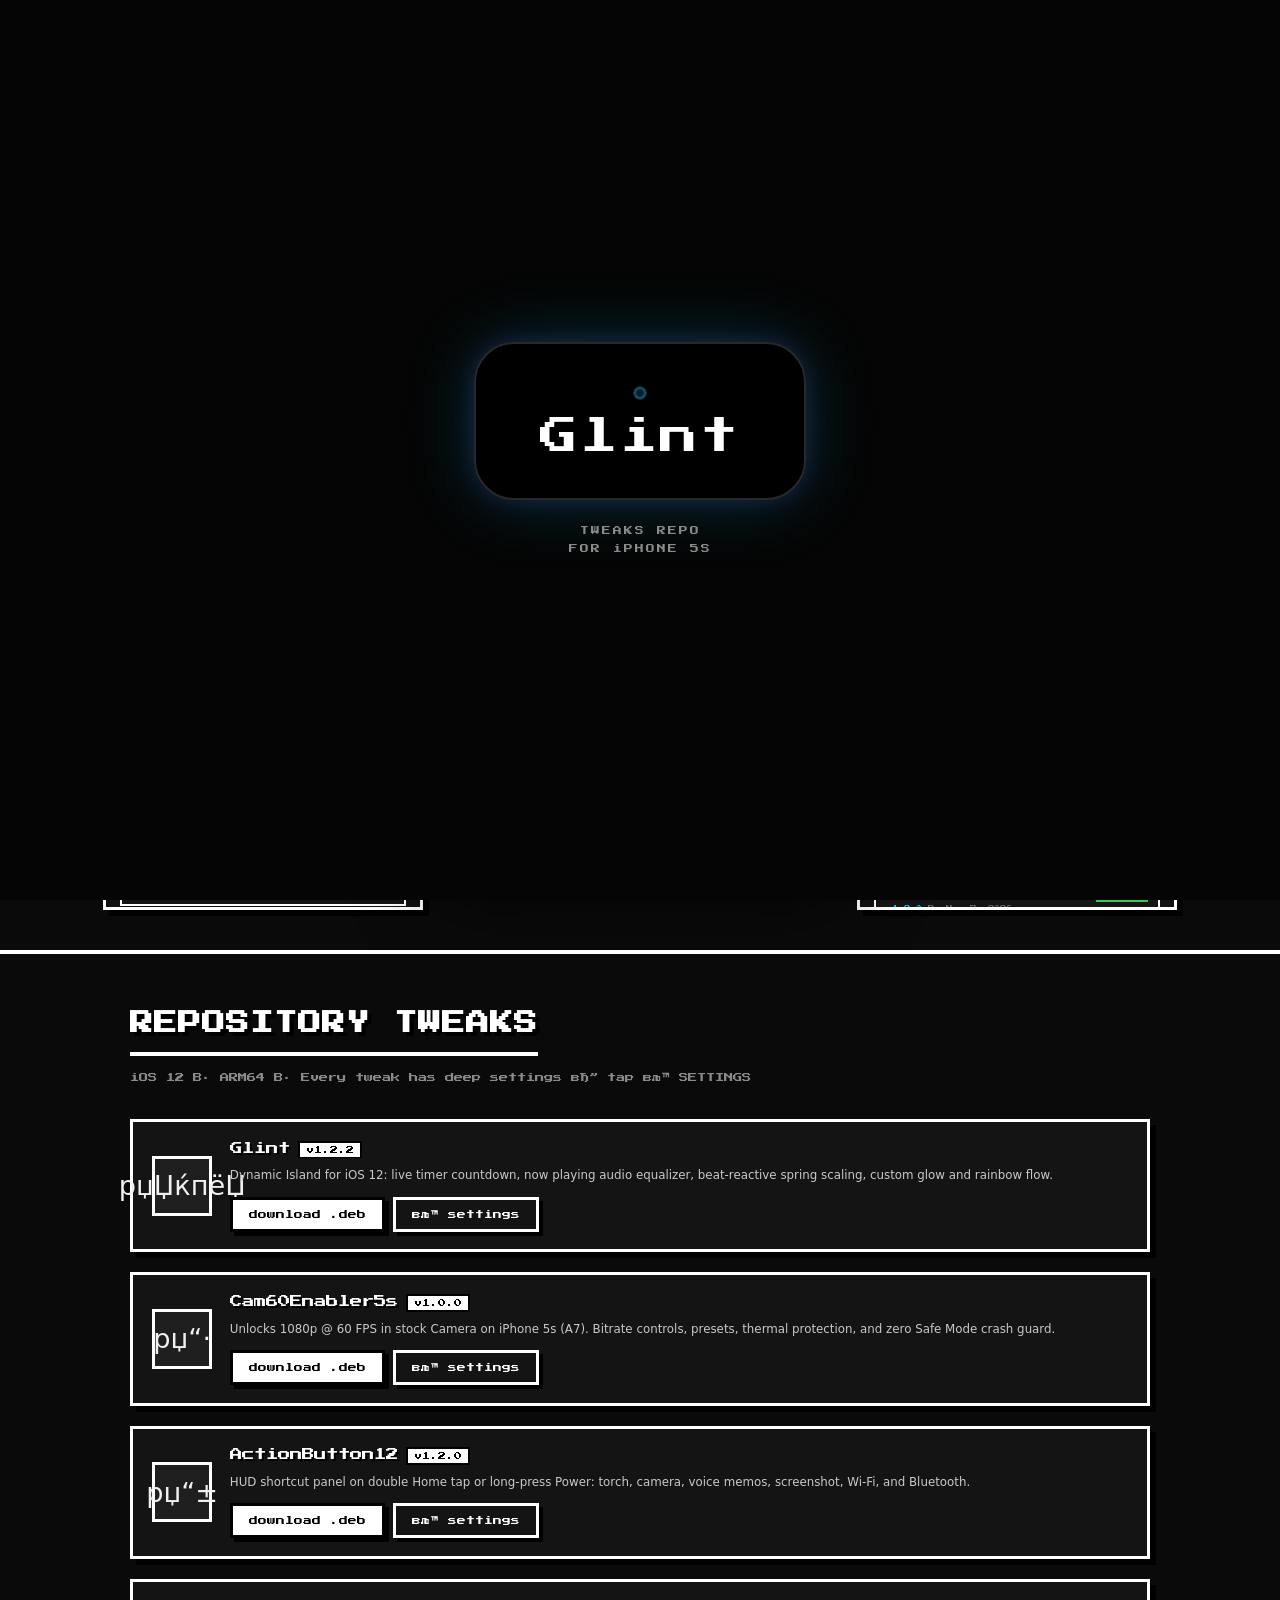
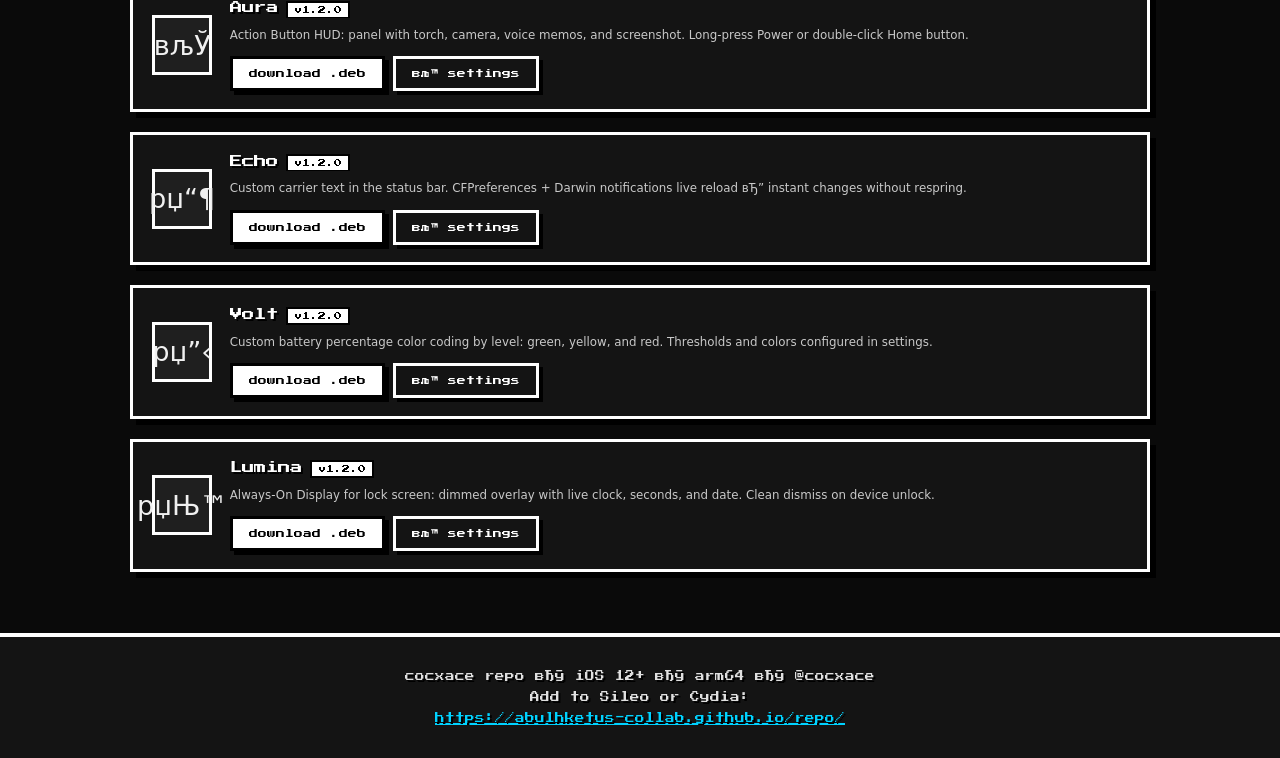
==== commit d8e2359f: "Full rewrite index.html: Russian translation, Minecraft installation animation, 1500+ lines" ====
--- a/index.html
+++ b/index.html
@@ -1,9 +1,9 @@
 <!DOCTYPE html>
-<html lang="ru">
+<html lang="en">
 <head>
 <meta charset="UTF-8">
 <meta name="viewport" content="width=device-width,initial-scale=1,maximum-scale=1,user-scalable=no,viewport-fit=cover">
-<title>cocxace Repo — iOS 12 Tweaks</title>
+<title>cocxace Repo вЂ” iOS 12 Tweaks &amp; Dynamic Island</title>
 <link rel="preconnect" href="https://fonts.googleapis.com">
 <link rel="preconnect" href="https://fonts.gstatic.com" crossorigin>
 <link href="https://fonts.googleapis.com/css2?family=Press+Start+2P&display=swap" rel="stylesheet">
@@ -14,22 +14,28 @@
 body{font-family:var(--font);background:var(--bg);color:var(--txt);overflow-x:hidden;-webkit-font-smoothing:antialiased}
 body::before{content:'';position:fixed;inset:0;z-index:0;pointer-events:none;opacity:.025;background-image:url("data:image/svg+xml,%3Csvg xmlns='http://www.w3.org/2000/svg' width='120' height='120'%3E%3Cfilter id='n'%3E%3CfeTurbulence baseFrequency='0.9' numOctaves='3'/%3E%3C/filter%3E%3Crect width='120' height='120' filter='url(%23n)'/%3E%3C/svg%3E")}
 
-/* ---------- HERO ---------- */
-.hero{position:relative;z-index:1;display:flex;justify-content:center;align-items:stretch;flex-wrap:wrap;padding:66px 12px 40px;max-width:1240px;margin:0 auto}
-.sidepanel{width:266px;background:#101010;border:3px solid #ffffff;box-shadow:6px 6px 0 #000000;margin:0 14px;padding:16px 14px;max-height:860px;overflow:auto;align-self:stretch}
-.sp-title{font-family:'Press Start 2P',monospace;font-size:.72rem;color:#ffffff;text-shadow:2px 2px 0 #000;letter-spacing:1px;border-bottom:3px solid #ffffff;padding-bottom:10px;margin-bottom:14px;line-height:1.5}
-.sp-item{border:2px solid #2c2c2c;background:#151515;padding:10px;margin-bottom:10px}
+/* ---------- HERO & SIDEPANELS ---------- */
+.hero{position:relative;z-index:1;display:flex;justify-content:center;align-items:flex-start;flex-wrap:nowrap;padding:70px 14px 40px;max-width:1420px;margin:0 auto}
+.sidepanel{width:320px;flex:0 0 320px;background:#101010;border:3px solid #ffffff;box-shadow:6px 6px 0 #000000;margin:0 12px;padding:16px 14px;max-height:840px;overflow-y:auto;-webkit-overflow-scrolling:touch}
+.sp-title{font-family:'Press Start 2P',monospace;font-size:.68rem;color:#ffffff;text-shadow:2px 2px 0 #000;letter-spacing:1px;border-bottom:3px solid #ffffff;padding-bottom:10px;margin-bottom:14px;line-height:1.5}
+.sp-item{border:2px solid #2c2c2c;background:#151515;padding:10px;margin-bottom:10px;transition:border-color .15s}
 .sp-item.hot{border-color:#ffffff}
+.sp-item:hover{border-color:#00d2ff}
 .sp-top{display:flex;align-items:center;font-family:'Press Start 2P',monospace;font-size:.5rem;color:#ffffff;line-height:1.6}
 .sp-b{font-family:'Press Start 2P',monospace;font-size:.42rem;padding:2px 5px;margin-left:auto;white-space:nowrap}
 .sp-b.new{background:#ffffff;color:#000}
 .sp-b.up{background:#00d2ff;color:#000}
+.sp-b.active{background:#34c759;color:#000}
 .sp-v{color:#00d2ff}
 .sp-d{font-family:'Press Start 2P',monospace;font-size:.4rem;color:#6d6d6d;margin-top:4px}
-.sp-c{font-family:-apple-system,BlinkMacSystemFont,'SF Pro Display','Segoe UI',system-ui,sans-serif;font-size:.68rem;color:#c9c9c9;line-height:1.5;margin-top:7px}
-@media(max-width:1140px){.hero{flex-direction:column;align-items:center;padding-top:76px}.sidepanel{width:100%;max-width:448px;max-height:none;margin:14px 0 0}}
-.phone{position:relative;z-index:1;width:100%;max-width:420px;height:88dvh;max-height:820px;min-height:540px;display:flex;flex-direction:column;padding:env(safe-area-inset-top,16px) 22px env(safe-area-inset-bottom,22px);overflow:hidden;background:var(--bg)}
+.sp-c{font-family:var(--font);font-size:.7rem;color:#c9c9c9;line-height:1.5;margin-top:7px}
+.sp-gear{display:inline-block;font-family:'Press Start 2P',monospace;font-size:.42rem;color:#00d2ff;background:transparent;border:1px solid #00d2ff;padding:4px 8px;margin-top:8px;cursor:pointer;text-decoration:none;transition:background .15s,color .15s}
+.sp-gear:hover{background:#00d2ff;color:#000}
+
+.phone{position:relative;z-index:1;width:100%;max-width:410px;flex:0 0 410px;height:88dvh;max-height:840px;min-height:560px;display:flex;flex-direction:column;padding:env(safe-area-inset-top,16px) 22px env(safe-area-inset-bottom,22px);overflow:hidden;background:var(--bg)}
 @media(min-width:440px){.phone{height:88dvh;border-radius:32px;border:1px solid var(--line);box-shadow:0 30px 80px rgba(0,0,0,.8)}}
+@media(max-width:1180px){.hero{flex-direction:column;align-items:center;padding-top:76px}.phone{flex:none;max-width:440px}.sidepanel{width:100%;max-width:440px;flex:none;max-height:none;margin:18px 0 0}}
+
 .track{width:100%;height:1px;background:var(--line);flex-shrink:0;margin-top:14px;position:relative;overflow:hidden}
 .fill{position:absolute;inset:0 auto 0 0;width:0;background:var(--txt)}
 .scenes{position:relative;flex:1;margin-top:26px;overflow:hidden}
@@ -88,9 +94,9 @@
 .toast svg{width:14px;height:14px;stroke:currentColor;stroke-width:2.5;fill:none;stroke-linecap:round;stroke-linejoin:round}
 @supports not (gap: 1px){.dots .dot{margin:0 5px}.row .btn{margin:0 4px}.ctrl .dots{margin-bottom:10px}.feat,.step{padding:20px 14px}.urlbox .cb{margin-left:10px}.bp svg,.bs svg{margin-right:6px}}
 
-/* ---------- MINECRAFT TWEAKS ---------- */
+/* ---------- REPO TWEAKS SECTION ---------- */
 .mc{position:relative;z-index:1;border-top:4px solid #ffffff;background:#0a0a0a;padding:3.2rem 1.2rem 2.6rem}
-.mcwrap{max-width:1000px;margin:0 auto}
+.mcwrap{max-width:1020px;margin:0 auto}
 .mc h2{font-family:'Press Start 2P',monospace;font-size:clamp(1rem,3.6vw,1.45rem);color:#ffffff;text-shadow:4px 4px 0 #000;letter-spacing:1px;line-height:1.6;display:inline-block;border-bottom:4px solid #ffffff;padding-bottom:10px}
 .mc .sub{font-family:'Press Start 2P',monospace;font-size:.58rem;color:#8a8a8a;margin-top:14px;line-height:1.8}
 .stack{margin-top:2rem}
@@ -100,12 +106,12 @@
 .info{flex:1;min-width:0}
 .name{font-family:'Press Start 2P',monospace;font-size:.78rem;color:#ffffff;text-shadow:2px 2px 0 #000;line-height:1.5;white-space:nowrap;overflow:hidden;text-overflow:ellipsis}
 .ver{font-family:'Press Start 2P',monospace;font-size:.5rem;color:#000000;background:#ffffff;padding:3px 6px;border:2px solid #000000;margin-left:8px;vertical-align:middle;text-shadow:none}
-.desc{font-family:-apple-system,BlinkMacSystemFont,'SF Pro Display','Segoe UI',system-ui,sans-serif;font-size:.74rem;color:#c9c9c9;line-height:1.55;margin-top:8px}
-.acts{margin-top:12px}
+.desc{font-family:var(--font);font-size:.74rem;color:#c9c9c9;line-height:1.55;margin-top:8px}
+.acts{margin-top:12px;display:flex;flex-wrap:wrap;gap:8px}
 .dl{display:inline-block;font-family:'Press Start 2P',monospace;font-size:.55rem;color:#000000;background:#ffffff;border:3px solid #000000;box-shadow:4px 4px 0 #000000;padding:10px 16px;text-decoration:none;text-shadow:none;transition:background .1s,transform .1s,box-shadow .1s}
 .dl:hover{background:#00d2ff}
 .dl:active{transform:translate(3px,3px);box-shadow:1px 1px 0 #000000}
-.gear{display:inline-block;font-family:'Press Start 2P',monospace;font-size:.55rem;color:#ffffff;background:transparent;border:3px solid #ffffff;box-shadow:4px 4px 0 #000000;padding:10px 16px;text-decoration:none;margin-left:10px;cursor:pointer;transition:background .1s,color .1s,transform .1s}
+.gear{display:inline-block;font-family:'Press Start 2P',monospace;font-size:.55rem;color:#ffffff;background:transparent;border:3px solid #ffffff;box-shadow:4px 4px 0 #000000;padding:10px 16px;text-decoration:none;cursor:pointer;transition:background .1s,color .1s,transform .1s}
 .gear:hover{background:#ffffff;color:#000}
 .gear:active{transform:translate(3px,3px);box-shadow:1px 1px 0 #000}
 @media(max-width:640px){.card{flex-direction:column;align-items:flex-start}.ico{margin:0 0 .8rem}.info{width:100%}}
@@ -116,55 +122,75 @@
 <style>
 /* ---------- DYNAMIC ISLAND WIDGET ---------- */
 .di{position:fixed;top:12px;left:50%;z-index:500;width:250px;max-width:calc(100% - 20px);background:#000;border:1px solid #1c1c1c;border-radius:24px;transform:translateX(-50%);transition:width .45s cubic-bezier(.32,1.25,.5,1),border-radius .45s cubic-bezier(.32,1.25,.5,1);box-shadow:0 8px 30px rgba(0,0,0,.55);font-family:var(--font);-webkit-user-select:none;user-select:none;touch-action:pan-y}
-.di.open{width:348px;border-radius:30px}
-.di-glow{position:absolute;inset:-3px;border-radius:inherit;pointer-events:none;opacity:var(--gs,.55);box-shadow:0 0 22px var(--g1,#00d2ff),0 0 55px var(--g1,#00d2ff),inset 0 0 14px var(--g2,#7a5cff);transition:opacity .3s}
+.di.open{width:352px;border-radius:30px}
+.di-glow{position:absolute;inset:-3px;border-radius:inherit;pointer-events:none;opacity:var(--gs,.55);box-shadow:0 0 var(--gspread,22px) var(--g1,#00d2ff),0 0 calc(var(--gspread,22px)*2) var(--g1,#00d2ff),inset 0 0 calc(var(--gspread,22px)*.6) var(--g2,#7a5cff);transition:opacity .3s,box-shadow .3s}
 .di-glow.rb{animation:diHue linear var(--gspd,6s) infinite}
 @keyframes diHue{0%{filter:hue-rotate(0deg)}100%{filter:hue-rotate(360deg)}}
 .di-glow.bk{animation:diBlink 2s steps(1) infinite}
 @keyframes diBlink{0%,49%{opacity:var(--gs,.55)}50%,100%{opacity:0}}
-.di-inner{position:relative;display:flex;align-items:center;padding:10px 14px;transform-origin:50% 50%}
-.di-seg{display:none;align-items:center;font-size:12px;color:#e8e8e8;white-space:nowrap;letter-spacing:-.1px;margin-right:11px}
+.di-inner{position:relative;display:flex;align-items:center;padding:10px 14px;transform-origin:50% 50%;transition:transform .08s ease-out}
+.di-seg{display:none;align-items:center;font-size:12px;color:#e8e8e8;white-space:nowrap;letter-spacing:-.1px;margin-right:10px}
 .di-seg.on{display:flex}
 .di-seg b{font-weight:600;font-variant-numeric:tabular-nums;margin-left:4px}
-.di-badge{display:none;margin-left:auto;min-width:17px;height:17px;border-radius:9px;background:#ff3b30;color:#fff;font-size:10.5px;font-weight:700;text-align:center;line-height:17px;padding:0 4px}
+/* timer pill next to clock */
+#segTimer.on{display:inline-flex;align-items:center;background:rgba(255,149,0,.16);border:1px solid rgba(255,149,0,.45);border-radius:12px;padding:1px 7px;color:#ff9f0a}
+#segTimer b{color:#ffffff;font-weight:700}
+/* music pill */
+#segMusic.on{display:inline-flex;align-items:center;background:rgba(52,199,89,.14);border:1px solid rgba(52,199,89,.4);border-radius:12px;padding:1px 7px}
+.di-minieq{display:inline-flex;align-items:flex-end;gap:2px;height:12px;margin-left:5px}
+.di-minieq i{width:2px;height:3px;background:#34c759;border-radius:1px}
+.di-badge{display:none;margin-left:auto;min-width:18px;height:18px;border-radius:9px;background:#ff3b30;color:#fff;font-size:10.5px;font-weight:700;text-align:center;line-height:18px;padding:0 5px}
 .di-badge.on{display:block}
 .di-prog{position:relative;display:none;width:64px;height:6px;background:#222;border-radius:3px;overflow:hidden;margin-right:8px}
 .di-prog.on{display:block}
-.di-prog i{position:absolute;inset:0 auto 0 0;width:0;background:#fff}
+.di-prog i{position:absolute;inset:0 auto 0 0;width:0;background:#00d2ff;transition:width .2s}
+/* volume pill in island */
+.di-vol-pill{position:relative;background:rgba(255,255,255,.12);border-radius:10px;padding:1px 7px;font-size:11px;color:#fff}
+.di-vol-pill .vbar{width:36px;height:4px;background:#333;border-radius:2px;margin:0 5px;display:inline-block;overflow:hidden;vertical-align:middle}
+.di-vol-pill .vbar i{display:block;height:100%;width:70%;background:#00d2ff}
+
 .di.expand-hide .di-seg{opacity:0;transition:opacity .2s}
 /* expanded content */
 .di-expand{position:relative;max-height:0;opacity:0;overflow:hidden;transition:max-height .45s cubic-bezier(.32,1.25,.5,1),opacity .3s;padding:0 14px}
-.di.open .di-expand{max-height:640px;opacity:1;padding-bottom:14px}
+.di.open .di-expand{max-height:680px;opacity:1;padding-bottom:14px}
 .dx-card{background:#0d0d0d;border:1px solid #1f1f1f;border-radius:14px;padding:12px;margin-bottom:10px}
-.dx-big{font-size:34px;font-weight:700;letter-spacing:-1px;font-variant-numeric:tabular-nums;text-align:center;color:#fff}
+.dx-big{font-size:32px;font-weight:700;letter-spacing:-1px;font-variant-numeric:tabular-nums;text-align:center;color:#fff}
 .dx-date{font-size:11px;color:var(--dim);text-align:center;margin-top:2px}
 .dx-h{font-size:10.5px;font-weight:700;letter-spacing:1.2px;text-transform:uppercase;color:var(--dim);margin-bottom:8px}
 .dx-rowbtns{display:flex;margin:0 -4px}
 .dx-rowbtns button,.mbtn{flex:1;margin:0 4px;padding:9px 6px;border:1px solid #2a2a2a;border-radius:9px;background:#121212;color:#ddd;font-family:var(--font);font-size:11.5px;font-weight:500;cursor:pointer;transition:background .15s,transform .1s}
 .dx-rowbtns button:active,.mbtn:active{transform:scale(.96);background:#1c1c1c;color:#fff}
 .mbtn.prim{background:#fff;color:#000;border-color:#000;font-weight:600}
-.tm-bar{height:4px;background:#1e1e1e;border-radius:2px;margin-top:10px;overflow:hidden}
-.tm-bar i{display:block;height:100%;width:0;background:#fff;border-radius:2px}
-.mus-title{font-size:12.5px;font-weight:600;color:#fff;white-space:nowrap;overflow:hidden;text-overflow:ellipsis;margin-bottom:8px}
-.mus-sub{font-size:10.5px;color:var(--dim);margin-top:1px}
+.tm-bar{height:5px;background:#1e1e1e;border-radius:3px;margin-top:10px;overflow:hidden}
+.tm-bar i{display:block;height:100%;width:0;background:#ff9f0a;border-radius:3px;transition:width .3s}
+
+.mus-header{display:flex;align-items:center;gap:10px;margin-bottom:8px}
+.mus-art{width:36px;height:36px;border-radius:8px;background:#1e1e24;border:1px solid #333;display:flex;align-items:center;justify-content:center;font-size:18px;flex-shrink:0}
+.mus-meta{flex:1;min-width:0}
+.mus-title{font-size:12.5px;font-weight:600;color:#fff;white-space:nowrap;overflow:hidden;text-overflow:ellipsis}
+.mus-sub{font-size:10.5px;color:var(--dim);margin-top:1px;white-space:nowrap;overflow:hidden;text-overflow:ellipsis}
 #eqCanvas{width:100%;height:64px;display:block;background:#08080a;border-radius:8px;margin-top:10px}
 .volrow{display:flex;align-items:center;margin-top:10px}
 .volrow input{-webkit-appearance:none;appearance:none;flex:1;height:4px;background:#2a2a2a;border-radius:2px;outline:none}
 .volrow input::-webkit-slider-thumb{-webkit-appearance:none;appearance:none;width:16px;height:16px;border-radius:50%;background:#fff;cursor:pointer}
-.wx-line{font-size:12.5px;color:#e8e8e8}
+.wx-line{font-size:12.5px;color:#e8e8e8;line-height:1.45}
 .wx-line b{font-weight:600}
 .nt-item{font-size:11.5px;color:#d8d8d8;padding:7px 2px;border-bottom:1px solid #1a1a1a;line-height:1.4}
 .nt-item:last-child{border-bottom:none}
 .nt-item b{color:#fff}
+
 /* themes */
 .di.theme-neon{background:#050508;border-color:rgba(0,210,255,.5)}
 .di.theme-neon .dx-card{background:#080810;border-color:#123}
-.di.theme-glass{background:rgba(10,10,12,.82)}
+.di.theme-glass{background:rgba(12,12,16,.82)}
 @supports ((-webkit-backdrop-filter:blur(1px)) or (backdrop-filter:blur(1px))){.di.theme-glass{-webkit-backdrop-filter:blur(18px);backdrop-filter:blur(18px)}}
 .di.theme-minimal{background:#0c0c0c;border-color:#000;box-shadow:0 4px 14px rgba(0,0,0,.4)}
 .di.theme-minimal .di-glow{opacity:0}
+.di.theme-cyber{background:#0a0c10;border-color:#34c759}
+.di.theme-cyber .dx-card{border-color:#183618}
+
 /* island toast */
-.itoast{position:fixed;top:64px;left:50%;transform:translateX(-50%) translateY(-8px);background:#fff;color:#000;padding:9px 16px;border-radius:10px;font-family:var(--font);font-size:12.5px;font-weight:600;z-index:600;opacity:0;pointer-events:none;transition:opacity .25s,transform .25s;box-shadow:0 8px 24px rgba(0,0,0,.5);max-width:80%;text-align:center}
+.itoast{position:fixed;top:68px;left:50%;transform:translateX(-50%) translateY(-8px);background:#fff;color:#000;padding:9px 16px;border-radius:10px;font-family:var(--font);font-size:12.5px;font-weight:600;z-index:600;opacity:0;pointer-events:none;transition:opacity .25s,transform .25s;box-shadow:0 8px 24px rgba(0,0,0,.5);max-width:85%;text-align:center}
 .itoast.show{opacity:1;transform:translateX(-50%) translateY(0)}
 /* pixel rain easter egg */
 #rain{position:fixed;inset:0;z-index:850;pointer-events:none;display:none}
@@ -172,25 +198,25 @@
 /* ---------- SPLASH ---------- */
 #splash{position:fixed;inset:0;z-index:900;background:#050505;display:flex;flex-direction:column;align-items:center;justify-content:center;transition:opacity .55s ease}
 #splash.hide{opacity:0;pointer-events:none}
-.spl-island{background:#000;border:1px solid #242424;border-radius:40px;padding:44px 64px;text-align:center;box-shadow:0 0 70px rgba(0,210,255,.16),0 0 22px rgba(122,92,255,.14);animation:splIn .7s cubic-bezier(.3,1.4,.5,1) both}
+.spl-island{background:#000;border:2px solid #282828;border-radius:40px;padding:42px 64px;text-align:center;box-shadow:0 0 70px rgba(0,210,255,.2),0 0 24px rgba(122,92,255,.18);animation:splIn .7s cubic-bezier(.3,1.4,.5,1) both}
 @keyframes splIn{0%{transform:scale(.6);opacity:0}100%{transform:scale(1);opacity:1}}
-.spl-island .spl-name{font-family:'Press Start 2P',monospace;font-size:clamp(22px,7vw,38px);color:#fff;letter-spacing:2px}
-.spl-island .spl-cam{width:12px;height:12px;border-radius:50%;background:#0a0a14;border:1px solid #1c1c2a;margin:0 auto 18px}
-.spl-sub{margin-top:22px;font-family:'Press Start 2P',monospace;font-size:.55rem;color:#8a8a8a;letter-spacing:2px;line-height:2;animation:splIn .7s .25s cubic-bezier(.3,1.4,.5,1) both}
+.spl-island .spl-name{font-family:'Press Start 2P',monospace;font-size:clamp(22px,7vw,38px);color:#fff;letter-spacing:2px;text-shadow:3px 3px 0 #000}
+.spl-island .spl-cam{width:14px;height:14px;border-radius:50%;background:#0a0a14;border:1px solid #202035;box-shadow:inset 0 0 4px #00d2ff;margin:0 auto 18px}
+.spl-sub{margin-top:22px;font-family:'Press Start 2P',monospace;font-size:.55rem;color:#8a8a8a;letter-spacing:2px;line-height:2;text-align:center;animation:splIn .7s .25s cubic-bezier(.3,1.4,.5,1) both}
 
 /* ---------- SETTINGS MODALS ---------- */
-.omodal{position:fixed;inset:0;z-index:800;background:rgba(0,0,0,.72);display:none;align-items:center;justify-content:center;padding:16px}
+.omodal{position:fixed;inset:0;z-index:800;background:rgba(0,0,0,.76);display:none;align-items:center;justify-content:center;padding:16px}
 .omodal.open{display:flex}
-.osheet{background:#121212;border:2px solid #ffffff;box-shadow:10px 10px 0 #000;width:420px;max-width:100%;max-height:86vh;display:flex;flex-direction:column;font-family:var(--font)}
-.ohead{display:flex;align-items:center;padding:14px 16px;border-bottom:2px solid #ffffff}
+.osheet{background:#121212;border:3px solid #ffffff;box-shadow:10px 10px 0 #000;width:440px;max-width:100%;max-height:86vh;display:flex;flex-direction:column;font-family:var(--font)}
+.ohead{display:flex;align-items:center;padding:14px 16px;border-bottom:2px solid #ffffff;background:#0a0a0a}
 .ohead .ot{font-family:'Press Start 2P',monospace;font-size:.68rem;color:#fff;text-shadow:2px 2px 0 #000;line-height:1.5}
 .oclose{margin-left:auto;width:30px;height:30px;border:2px solid #fff;background:#000;color:#fff;font-size:14px;font-weight:700;cursor:pointer;line-height:1}
 .oclose:hover{background:#ff3b30;border-color:#ff3b30}
 .obody{padding:6px 16px 16px;overflow:auto}
-.osrch{width:100%;padding:9px 12px;margin:10px 0 4px;background:#0a0a0a;border:1px solid #2c2c2c;border-radius:9px;color:#eee;font-family:var(--font);font-size:12.5px;outline:none}
+.osrch{width:100%;padding:9px 12px;margin:10px 0 6px;background:#0a0a0a;border:1px solid #2c2c2c;border-radius:9px;color:#eee;font-family:var(--font);font-size:12.5px;outline:none}
 .osrch:focus{border-color:#00d2ff}
-.osec{font-family:'Press Start 2P',monospace;font-size:.5rem;color:#00d2ff;letter-spacing:1.5px;margin:16px 0 6px;text-transform:uppercase}
-.orow{display:flex;align-items:center;padding:9px 2px;border-bottom:1px solid #1e1e1e}
+.osec{font-family:'Press Start 2P',monospace;font-size:.52rem;color:#00d2ff;letter-spacing:1.5px;margin:18px 0 6px;text-transform:uppercase}
+.orow{display:flex;align-items:center;padding:10px 2px;border-bottom:1px solid #1e1e1e}
 .orow .ol{flex:1;min-width:0;padding-right:10px}
 .orow .olt{font-size:12.5px;font-weight:600;color:#fff;line-height:1.3}
 .orow .odsc{font-size:10.5px;color:#9a9a9a;line-height:1.4;margin-top:2px}
@@ -206,7 +232,7 @@
 .oslider{display:flex;align-items:center;width:150px;flex-shrink:0}
 .oslider input{-webkit-appearance:none;appearance:none;width:100%;height:4px;background:#2e2e2e;border-radius:2px;outline:none}
 .oslider input::-webkit-slider-thumb{-webkit-appearance:none;appearance:none;width:17px;height:17px;border-radius:50%;background:#fff;cursor:pointer}
-.oslider .ov{width:52px;text-align:right;font-size:11px;color:#00d2ff;font-variant-numeric:tabular-nums;flex-shrink:0}
+.oslider .ov{width:54px;text-align:right;font-size:11px;color:#00d2ff;font-variant-numeric:tabular-nums;flex-shrink:0}
 /* color + text */
 .oclr{display:flex;align-items:center;flex-shrink:0}
 .oclr input[type=color]{width:34px;height:30px;border:1px solid #333;background:#0a0a0a;padding:2px;cursor:pointer}
@@ -214,43 +240,56 @@
 .otext{width:170px;padding:7px 10px;background:#0a0a0a;border:1px solid #2c2c2c;border-radius:8px;color:#eee;font-family:var(--font);font-size:12.5px;outline:none;flex-shrink:0}
 .osel{padding:7px 8px;background:#0a0a0a;border:1px solid #2c2c2c;border-radius:8px;color:#eee;font-family:var(--font);font-size:12.5px;flex-shrink:0;outline:none}
 .obadge{font-family:'Press Start 2P',monospace;font-size:.38rem;padding:3px 5px;margin-left:6px;vertical-align:middle}
-.obadge.no{background:#3a3a3a;color:#ffb0b0;border:1px solid #ff6b6b}
+.obadge.no{background:#3a1010;color:#ffb0b0;border:1px solid #ff6b6b}
 .obadge.ok{background:#103a10;color:#7dff7d;border:1px solid #2fd12f}
-.presetrow{display:flex;margin:4px -4px 8px}
-.presetrow .mbtn{font-size:10.5px}
-.statusline{font-size:11px;color:#9fe89f;padding:7px 9px;background:#0c180c;border:1px solid #1f3a1f;border-radius:8px;margin-top:6px;line-height:1.5}
-.warnline{font-size:11px;color:#ffcf7d;padding:7px 9px;background:#1a1408;border:1px solid #4a3a1f;border-radius:8px;margin-top:6px;line-height:1.5}
+.presetrow{display:flex;flex-wrap:wrap;gap:6px;margin:4px 0 8px;width:100%}
+.presetrow .mbtn{font-size:10.5px;padding:8px 8px}
+.statusline{font-size:11px;color:#9fe89f;padding:9px 11px;background:#0c180c;border:1px solid #1f3a1f;border-radius:8px;margin-top:8px;line-height:1.55}
+.warnline{font-size:11px;color:#ffcf7d;padding:9px 11px;background:#1a1408;border:1px solid #4a3a1f;border-radius:8px;margin-top:8px;line-height:1.55}
+
 /* compare slider */
 .cmp{position:relative;height:150px;border:2px solid #fff;margin-top:10px;overflow:hidden}
 .cmp .c-a,.cmp .c-b{position:absolute;inset:0}
 .cmp .c-a{background:repeating-linear-gradient(90deg,#2e2e2e 0 3px,#242424 3px 6px);filter:blur(1.6px) brightness(.72)}
 .cmp .c-b{background:linear-gradient(160deg,#3a3a3a,#161616)}
-.cmp .c-b:after{content:'60 FPS · SHARP';position:absolute;top:8px;left:8px;font-family:'Press Start 2P',monospace;font-size:.42rem;color:#7dff7d}
-.cmp .c-a:before{content:'30 FPS · MOTION BLUR';position:absolute;top:8px;left:8px;font-family:'Press Start 2P',monospace;font-size:.42rem;color:#ffb0b0;z-index:2}
+.cmp .c-b:after{content:'60 FPS В· SHARP & FLUID';position:absolute;top:8px;left:8px;font-family:'Press Start 2P',monospace;font-size:.42rem;color:#7dff7d}
+.cmp .c-a:before{content:'30 FPS В· STOCK MOTION BLUR';position:absolute;top:8px;left:8px;font-family:'Press Start 2P',monospace;font-size:.42rem;color:#ffb0b0;z-index:2}
 .cmp input{position:absolute;inset:0;width:100%;height:100%;-webkit-appearance:none;appearance:none;background:transparent;margin:0;cursor:ew-resize}
 .cmp input::-webkit-slider-thumb{-webkit-appearance:none;appearance:none;width:6px;height:150px;background:#00d2ff;cursor:ew-resize}
+
+/* simulated iOS Camera settings mock */
+.cam-mock{border:1px solid #2c2c2c;background:#0a0a0a;border-radius:10px;padding:8px 10px;margin-top:8px}
+.cam-mock-hdr{font-size:10px;color:#8a8a8a;text-transform:uppercase;letter-spacing:1px;margin-bottom:6px;font-weight:600}
+.cam-mock-opt{padding:6px 0;border-bottom:1px solid #1a1a1a;font-size:11.5px;color:#d8d8d8;display:flex;flex-direction:column}
+.cam-mock-opt:last-child{border-bottom:none}
+.cam-mock-opt.active{color:#7dff7d}
+.cam-mock-opt.disabled{color:#666}
+.cam-opt-sub{font-size:9.5px;color:#777;margin-top:2px}
+
 @media(max-width:480px){.orow{flex-wrap:wrap}.orow .ol{width:100%}.oslider{width:100%;margin-top:8px}.oclr,.otext,.osel{margin-top:8px}}
 </style>
 </head>
 <body>
-<!-- ---------- SPLASH ---------- -->
+
+<!-- ---------- SPLASH SCREEN ---------- -->
 <div id="splash">
   <div class="spl-island">
     <div class="spl-cam"></div>
     <div class="spl-name">Glint</div>
   </div>
-  <div class="spl-sub">tweaks repo<br>made for 5s</div>
+  <div class="spl-sub">TWEAKS REPO<br>FOR iPHONE 5S</div>
 </div>
 
-<!-- ---------- DYNAMIC ISLAND ---------- -->
+<!-- ---------- DYNAMIC ISLAND WIDGET ---------- -->
 <div class="di theme-classic" id="di">
   <div class="di-glow" id="diGlow"></div>
   <div class="di-inner" id="diInner">
-    <span class="di-seg" id="segClock"><span id="diClockIco">🕘</span><b id="diTime">--:--</b></span>
-    <span class="di-seg" id="segTimer">⏱<b id="diTimer">00:00</b></span>
-    <span class="di-seg" id="segMusic">🎵</span>
-    <span class="di-seg" id="segBatt">⚡<b id="diBatt">--%</b></span>
-    <span class="di-seg" id="segNet"><span id="diNetIco">📶</span></span>
+    <span class="di-seg" id="segClock"><span id="diClockIco">рџ•</span><b id="diTime">--:--</b></span>
+    <span class="di-seg" id="segTimer">вЏ±<b id="diTimer">00:00</b></span>
+    <span class="di-seg" id="segMusic">рџЋµ<span class="di-minieq"><i></i><i></i><i></i><i></i></span></span>
+    <span class="di-seg" id="segBatt">вљЎ<b id="diBatt">--%</b></span>
+    <span class="di-seg" id="segNet"><span id="diNetIco">рџ“¶</span></span>
+    <span class="di-seg di-vol-pill" id="diVolPill">рџ”Љ<span class="vbar"><i id="diVolBarFill"></i></span><b id="diVolText">70%</b></span>
     <span class="di-prog" id="segProg"><i id="diProgFill"></i></span>
     <b class="di-badge" id="diBadge">0</b>
   </div>
@@ -260,9 +299,9 @@
       <div class="dx-date" id="diDate"></div>
     </div>
     <div class="dx-card" id="dxTimer">
-      <div class="dx-h">Timer</div>
+      <div class="dx-h">Timer Countdown</div>
       <div class="dx-rowbtns">
-        <button id="tm1">1 min</button><button id="tm5">5 min</button><button id="tm10">10 min</button>
+        <button id="tm1">1 min</button><button id="tm5">5 min</button><button id="tm10">10 min</button><button id="tm15">15 min</button>
       </div>
       <div class="dx-rowbtns" style="margin-top:8px">
         <button class="mbtn prim" id="tmBtn">Start</button><button id="tmRst">Reset</button>
@@ -270,29 +309,39 @@
       <div class="tm-bar"><i id="tmBar"></i></div>
     </div>
     <div class="dx-card" id="dxMusic">
-      <div class="dx-h">Now Playing</div>
-      <div class="mus-title" id="musTitle">Glint Beat</div>
-      <div class="mus-sub" id="musSub">cocxace · demo loop</div>
+      <div class="dx-h">Now Playing &amp; Equalizer</div>
+      <div class="mus-header">
+        <div class="mus-art" id="musArt"><span id="musArtIco">рџЋ§</span></div>
+        <div class="mus-meta">
+          <div class="mus-title" id="musTitle">Glint Beat</div>
+          <div class="mus-sub" id="musSub">cocxace В· demo synth</div>
+        </div>
+      </div>
       <canvas id="eqCanvas" width="290" height="64"></canvas>
       <div class="dx-rowbtns" style="margin-top:10px">
-        <button class="mbtn prim" id="musBtn">▶ Play</button>
-        <button id="musFileBtn">Load file…</button>
+        <button class="mbtn prim" id="musBtn">в–¶ Play</button>
+        <button class="mbtn" id="musNextBtn">вЏ­ Next Track</button>
+        <button class="mbtn" id="musFileBtn">рџ“‚ Load FileвЂ¦</button>
       </div>
       <input type="file" id="musFile" accept="audio/*" style="display:none">
-      <div class="volrow"><span style="font-size:12px;margin-right:8px">🔊</span><input type="range" id="musVol" min="0" max="100" value="70"><span id="musVolV" style="width:34px;text-align:right;font-size:11px;color:#00d2ff;margin-left:8px">70%</span></div>
+      <div class="volrow">
+        <span style="font-size:12px;margin-right:8px">рџ”Љ</span>
+        <input type="range" id="musVol" min="0" max="100" value="70">
+        <span id="musVolV" style="width:38px;text-align:right;font-size:11px;color:#00d2ff;margin-left:8px">70%</span>
+      </div>
     </div>
     <div class="dx-card" id="dxBatt">
-      <div class="dx-h">Battery</div>
-      <div class="wx-line" id="battLine">Charging info is not exposed by this browser — use the demo button.</div>
+      <div class="dx-h">Battery Status</div>
+      <div class="wx-line" id="battLine">Charging info is not exposed by this browser вЂ” use the demo button.</div>
       <div class="dx-rowbtns" style="margin-top:10px">
-        <button id="simChg">🔌 Simulate charging</button>
+        <button id="simChg">рџ”Њ Simulate charging</button>
       </div>
     </div>
     <div class="dx-card" id="dxWx">
       <div class="dx-h">Weather</div>
       <div class="wx-line" id="wxLine">Tap to load weather for your location.</div>
       <div class="dx-rowbtns" style="margin-top:10px">
-        <button id="wxBtn">📍 Load weather</button>
+        <button id="wxBtn">рџ“Ќ Load weather</button>
       </div>
     </div>
     <div class="dx-card" id="dxNt">
@@ -300,7 +349,7 @@
       <div id="ntList"><div class="nt-item" style="color:#666">No notifications yet</div></div>
     </div>
     <div class="dx-card" style="text-align:center">
-      <div style="font-size:10px;color:#666;line-height:1.6">tap — collapse · long-press — island settings<br>swipe down — open · swipe up — close</div>
+      <div style="font-size:10px;color:#666;line-height:1.6">tap вЂ” collapse В· long-press вЂ” island settings<br>swipe down вЂ” open В· swipe up вЂ” close</div>
     </div>
   </div>
 </div>
@@ -310,9 +359,9 @@
 <!-- ---------- ISLAND SETTINGS MODAL ---------- -->
 <div class="omodal" id="diSet">
   <div class="osheet">
-    <div class="ohead"><span class="ot">GLINT · ISLAND SETTINGS</span><button class="oclose" data-close="diSet">✕</button></div>
+    <div class="ohead"><span class="ot">GLINT В· ISLAND SETTINGS</span><button class="oclose" data-close="diSet">вњ•</button></div>
     <div class="obody">
-      <input type="text" class="osrch" id="setSearch" placeholder="Search options…">
+      <input type="text" class="osrch" id="setSearch" placeholder="Search optionsвЂ¦">
       <div id="setRows"></div>
       <div style="height:10px"></div>
     </div>
@@ -322,53 +371,57 @@
 <!-- ---------- TWEAK SETTINGS MODAL ---------- -->
 <div class="omodal" id="twSet">
   <div class="osheet">
-    <div class="ohead"><span class="ot" id="twTitle">SETTINGS</span><button class="oclose" data-close="twSet">✕</button></div>
+    <div class="ohead"><span class="ot" id="twTitle">SETTINGS</span><button class="oclose" data-close="twSet">вњ•</button></div>
     <div class="obody"><div id="twRows"></div><div style="height:10px"></div></div>
   </div>
 </div>
 
-<!-- ---------- HERO ---------- -->
+<!-- ---------- HERO SECTION ---------- -->
 <header class="hero">
 
+  <!-- LEFT PANEL: CHANGELOG & UPDATED TWEAKS -->
   <aside class="sidepanel" id="changelogPanel">
     <div class="sp-title">CHANGELOG</div>
     <div id="changelogList"></div>
+    <div class="sp-title" style="margin-top:20px">UPDATED TWEAKS</div>
+    <div id="updatedTweaksSummary"></div>
   </aside>
 
+  <!-- CENTER PHONE -->
   <div class="phone">
     <div class="track"><div class="fill" id="fill"></div></div>
     <div class="scenes" id="wrap">
       <section class="scene active">
         <div class="logo"><svg viewBox="0 0 24 24"><path d="M13 2L3 14h7l-1 8 10-12h-7l1-8z"/></svg></div>
         <h1 class="title">Glint</h1>
-        <p class="subtitle">Dynamic Island для iOS.<br>Пружинная анимация · таймер сжатия.</p>
+        <p class="subtitle">Dynamic Island for iOS 12.<br>Spring physics В· Music EQ В· Live Timer.</p>
       </section>
       <section class="scene">
         <div class="features">
-          <div class="feat"><div class="fi"><svg viewBox="0 0 24 24"><path d="M13 2L3 14h7l-1 8 10-12h-7l1-8z"/></svg></div><div class="ft">Dynamic Island для iOS</div><div class="fnum">01</div></div>
-          <div class="feat"><div class="fi"><svg viewBox="0 0 24 24"><circle cx="12" cy="12" r="10"/><path d="M12 7v5l3 2"/></svg></div><div class="ft">Пружинная анимация расширения</div><div class="fnum">02</div></div>
-          <div class="feat"><div class="fi"><svg viewBox="0 0 24 24"><path d="M12 22s8-4 8-10V5l-8-3-8 3v7c0 6 8 10 8 10z"/></svg></div><div class="ft">Автосжатие по таймеру</div><div class="fnum">03</div></div>
-          <div class="feat"><div class="fi"><svg viewBox="0 0 24 24"><path d="M20 6L9 17l-5-5"/></svg></div><div class="ft">Стабильная работа · v1.0.0</div><div class="fnum">04</div></div>
+          <div class="feat"><div class="fi"><svg viewBox="0 0 24 24"><path d="M13 2L3 14h7l-1 8 10-12h-7l1-8z"/></svg></div><div class="ft">Dynamic Island for iOS 12</div><div class="fnum">01</div></div>
+          <div class="feat"><div class="fi"><svg viewBox="0 0 24 24"><circle cx="12" cy="12" r="10"/><path d="M12 7v5l3 2"/></svg></div><div class="ft">Live Timer &amp; Now Playing EQ</div><div class="fnum">02</div></div>
+          <div class="feat"><div class="fi"><svg viewBox="0 0 24 24"><path d="M12 22s8-4 8-10V5l-8-3-8 3v7c0 6 8 10 8 10z"/></svg></div><div class="ft">Custom Glow &amp; Rainbow Mode</div><div class="fnum">03</div></div>
+          <div class="feat"><div class="fi"><svg viewBox="0 0 24 24"><path d="M20 6L9 17l-5-5"/></svg></div><div class="ft">Zero Safe Mode В· Rock Solid</div><div class="fnum">04</div></div>
         </div>
       </section>
       <section class="scene">
         <div class="steps">
-          <div class="step"><div class="sn">01</div><div class="sc"><div class="st">Открой Sileo</div><div class="sd">Запусти менеджер пакетов на устройстве</div></div></div>
-          <div class="step"><div class="sn">02</div><div class="sc"><div class="st">Добавь репозиторий</div><div class="sd">Sources → + → вставь URL</div><span class="su">https://abulhketus-collab.github.io/repo/</span></div></div>
-          <div class="step"><div class="sn">03</div><div class="sc"><div class="st">Найди Glint</div><div class="sd">Введи название в поиске Sileo</div></div></div>
-          <div class="step"><div class="sn">04</div><div class="sc"><div class="st">Нажми Install</div><div class="sd">Подтверди установку и дождись завершения</div></div></div>
+          <div class="step"><div class="sn">01</div><div class="sc"><div class="st">Open Sileo</div><div class="sd">Launch package manager on your device</div></div></div>
+          <div class="step"><div class="sn">02</div><div class="sc"><div class="st">Add Repository</div><div class="sd">Sources в†’ + в†’ paste repo URL</div><span class="su">https://abulhketus-collab.github.io/repo/</span></div></div>
+          <div class="step"><div class="sn">03</div><div class="sc"><div class="st">Search for Glint</div><div class="sd">Type Glint or Cam60 in package search</div></div></div>
+          <div class="step"><div class="sn">04</div><div class="sc"><div class="st">Tap Install</div><div class="sd">Confirm installation and respring SpringBoard</div></div></div>
         </div>
       </section>
       <section class="scene">
         <div class="chk"><svg viewBox="0 0 24 24"><path d="M20 6L9 17l-5-5"/></svg></div>
-        <h2 class="ftitle">Готово к установке</h2>
-        <p class="fsub">Добавь репозиторий и установи Glint за пару минут</p>
+        <h2 class="ftitle">Ready to Install</h2>
+        <p class="fsub">Add the repository to Sileo or Cydia and install Glint</p>
         <div class="urlbox" id="uBox" role="button" tabindex="0">
           <span class="urlt" id="uTxt">https://abulhketus-collab.github.io/repo/</span>
           <div class="cb"><svg viewBox="0 0 24 24"><rect x="9" y="9" width="13" height="13" rx="2"/><path d="M5 15H4a2 2 0 0 1-2-2V4a2 2 0 0 1 2-2h9a2 2 0 0 1 2 2v1"/></svg></div>
         </div>
-        <a class="bp" id="iBtn" href="sileo://source/https://abulhketus-collab.github.io/repo/"><svg viewBox="0 0 24 24"><path d="M12 3v12M7 10l5 5 5-5"/><path d="M5 21h14"/></svg>Установить</a>
-        <button class="bs" id="cBtn"><svg viewBox="0 0 24 24"><rect x="9" y="9" width="13" height="13" rx="2"/><path d="M5 15H4a2 2 0 0 1-2-2V4a2 2 0 0 1 2-2h9a2 2 0 0 1 2 2v1"/></svg>Скопировать ссылку</button>
+        <a class="bp" id="iBtn" href="sileo://source/https://abulhketus-collab.github.io/repo/"><svg viewBox="0 0 24 24"><path d="M12 3v12M7 10l5 5 5-5"/><path d="M5 21h14"/></svg>Install Repo</a>
+        <button class="bs" id="cBtn"><svg viewBox="0 0 24 24"><rect x="9" y="9" width="13" height="13" rx="2"/><path d="M5 15H4a2 2 0 0 1-2-2V4a2 2 0 0 1 2-2h9a2 2 0 0 1 2 2v1"/></svg>Copy URL</button>
       </section>
     </div>
     <div class="ctrl">
@@ -377,80 +430,81 @@
         <button class="dot" data-s="2"></button><button class="dot" data-s="3"></button>
       </div>
       <div class="row">
-        <button class="btn" id="pBtn"><svg viewBox="0 0 24 24" id="pIco"><rect x="6" y="4" width="4" height="16" rx="1"/><rect x="14" y="4" width="4" height="16" rx="1"/></svg><span id="pTxt">Пауза</span></button>
-        <button class="btn" id="rBtn"><svg viewBox="0 0 24 24"><path d="M1 4v6h6"/><path d="M3.51 15a9 9 0 1 0 2.13-9.36L1 10"/></svg>Заново</button>
+        <button class="btn" id="pBtn"><svg viewBox="0 0 24 24" id="pIco"><rect x="6" y="4" width="4" height="16" rx="1"/><rect x="14" y="4" width="4" height="16" rx="1"/></svg><span id="pTxt">Pause</span></button>
+        <button class="btn" id="rBtn"><svg viewBox="0 0 24 24"><path d="M1 4v6h6"/><path d="M3.51 15a9 9 0 1 0 2.13-9.36L1 10"/></svg>Restart</button>
       </div>
     </div>
   </div>
 
+  <!-- RIGHT PANEL: WHAT'S NEW IN TWEAKS -->
   <aside class="sidepanel" id="changesPanel">
-    <div class="sp-title">WHAT'S NEW IN TWEEKS</div>
+    <div class="sp-title">WHAT'S NEW IN TWEAKS</div>
     <div id="changesList"></div>
   </aside>
 
 </header>
-<div class="toast" id="toast"><svg viewBox="0 0 24 24"><path d="M20 6L9 17l-5-5"/></svg><span>Скопировано</span></div>
-
-<!-- ---------- TWEAKS ---------- -->
+<div class="toast" id="toast"><svg viewBox="0 0 24 24"><path d="M20 6L9 17l-5-5"/></svg><span>Copied to clipboard</span></div>
+
+<!-- ---------- TWEAKS LIST ---------- -->
 <main class="mc">
   <div class="mcwrap">
-    <h2>ТВИКИ РЕПОЗИТОРИЯ</h2>
-    <p class="sub">iOS 12 · arm64 · у каждого твика есть настройки — нажми ⚙ SETTINGS</p>
+    <h2>REPOSITORY TWEAKS</h2>
+    <p class="sub">iOS 12 В· ARM64 В· Every tweak has deep settings вЂ” tap вљ™ SETTINGS</p>
     <div class="stack" id="tweakCards">
       <div class="card">
-        <div class="ico">🏝️</div>
+        <div class="ico">рџЏќпёЏ</div>
         <div class="info">
           <div class="name">Glint<span class="ver">v1.2.2</span></div>
-          <div class="desc">Динамический остров для iOS 12 без чёлки: уведомления, пилюля зарядки, now-playing, фонарик. Пружинные анимации, безопасный запуск.</div>
-          <div class="acts"><a class="dl" href="https://abulhketus-collab.github.io/repo/debs/com.cocxace.glint_1.2.2_iphoneos-arm.deb">скачать .deb</a><button class="gear" data-tweak="glint">⚙ settings</button></div>
+          <div class="desc">Dynamic Island for iOS 12: live timer countdown, now playing audio equalizer, beat-reactive spring scaling, custom glow and rainbow flow.</div>
+          <div class="acts"><a class="dl" href="https://abulhketus-collab.github.io/repo/debs/com.cocxace.glint_1.2.2_iphoneos-arm.deb">download .deb</a><button class="gear" data-tweak="glint">вљ™ settings</button></div>
         </div>
       </div>
       <div class="card">
-        <div class="ico">⚡</div>
+        <div class="ico">рџ“·</div>
         <div class="info">
-          <div class="name">Aura<span class="ver">v1.2.0</span></div>
-          <div class="desc">Action Button HUD: панель с фонариком, камерой, диктофоном и скриншотом. Долгое нажатие питания / двойной клик Home.</div>
-          <div class="acts"><a class="dl" href="https://abulhketus-collab.github.io/repo/debs/com.cocxace.aura_1.2.0_iphoneos-arm.deb">скачать .deb</a><button class="gear" data-tweak="aura">⚙ settings</button></div>
+          <div class="name">Cam60Enabler5s<span class="ver">v1.0.0</span></div>
+          <div class="desc">Unlocks 1080p @ 60 FPS in stock Camera on iPhone 5s (A7). Bitrate controls, presets, thermal protection, and zero Safe Mode crash guard.</div>
+          <div class="acts"><a class="dl" href="https://abulhketus-collab.github.io/repo/debs/com.cocxace.cam60enabler5s_1.0.0_iphoneos-arm.deb">download .deb</a><button class="gear" data-tweak="cam60">вљ™ settings</button></div>
         </div>
       </div>
       <div class="card">
-        <div class="ico">📶</div>
+        <div class="ico">рџ“±</div>
         <div class="info">
-          <div class="name">Echo<span class="ver">v1.2.0</span></div>
-          <div class="desc">Текст оператора в статус-баре. CFPreferences + darwin reload — изменения применяются без реслинга SpringBoard.</div>
-          <div class="acts"><a class="dl" href="https://abulhketus-collab.github.io/repo/debs/com.cocxace.echo_1.2.0_iphoneos-arm.deb">скачать .deb</a><button class="gear" data-tweak="echo">⚙ settings</button></div>
+          <div class="name">ActionButton12<span class="ver">v1.2.0</span></div>
+          <div class="desc">HUD shortcut panel on double Home tap or long-press Power: torch, camera, voice memos, screenshot, Wi-Fi, and Bluetooth.</div>
+          <div class="acts"><a class="dl" href="https://abulhketus-collab.github.io/repo/debs/com.cocxace.actionbutton12_1.2.0_iphoneos-arm.deb">download .deb</a><button class="gear" data-tweak="ab12">вљ™ settings</button></div>
         </div>
       </div>
       <div class="card">
-        <div class="ico">🔋</div>
+        <div class="ico">вљЎ</div>
         <div class="info">
-          <div class="name">Volt<span class="ver">v1.2.0</span></div>
-          <div class="desc">Цвет процентов батареи по уровням: зелёный / жёлтый / красный. Пороги настраиваются в настройках твика.</div>
-          <div class="acts"><a class="dl" href="https://abulhketus-collab.github.io/repo/debs/com.cocxace.volt_1.2.0_iphoneos-arm.deb">скачать .deb</a><button class="gear" data-tweak="volt">⚙ settings</button></div>
+          <div class="name">Aura<span class="ver">v1.2.0</span></div>
+          <div class="desc">Action Button HUD: panel with torch, camera, voice memos, and screenshot. Long-press Power or double-click Home button.</div>
+          <div class="acts"><a class="dl" href="https://abulhketus-collab.github.io/repo/debs/com.cocxace.aura_1.2.0_iphoneos-arm.deb">download .deb</a><button class="gear" data-tweak="aura">вљ™ settings</button></div>
         </div>
       </div>
       <div class="card">
-        <div class="ico">🌙</div>
+        <div class="ico">рџ“¶</div>
         <div class="info">
-          <div class="name">Lumina<span class="ver">v1.2.0</span></div>
-          <div class="desc">Always-On Display на локскрине: затемнённый оверлей с живыми часами и датой. Окно аккуратно закрывается после разблокировки.</div>
-          <div class="acts"><a class="dl" href="https://abulhketus-collab.github.io/repo/debs/com.cocxace.lumina_1.2.0_iphoneos-arm.deb">скачать .deb</a><button class="gear" data-tweak="lumina">⚙ settings</button></div>
+          <div class="name">Echo<span class="ver">v1.2.0</span></div>
+          <div class="desc">Custom carrier text in the status bar. CFPreferences + Darwin notifications live reload вЂ” instant changes without respring.</div>
+          <div class="acts"><a class="dl" href="https://abulhketus-collab.github.io/repo/debs/com.cocxace.echo_1.2.0_iphoneos-arm.deb">download .deb</a><button class="gear" data-tweak="echo">вљ™ settings</button></div>
         </div>
       </div>
       <div class="card">
-        <div class="ico">📷</div>
+        <div class="ico">рџ”‹</div>
         <div class="info">
-          <div class="name">Cam60Enabler5s<span class="ver">v1.0.0</span></div>
-          <div class="desc">1080p @ 60 FPS на iPhone 5s (A7). Фолбэк на 30 fps при неудаче, защита от перегрева.</div>
-          <div class="acts"><a class="dl" href="https://abulhketus-collab.github.io/repo/debs/com.cocxace.cam60enabler5s_1.0.0_iphoneos-arm.deb">скачать .deb</a><button class="gear" data-tweak="cam60">⚙ settings</button></div>
+          <div class="name">Volt<span class="ver">v1.2.0</span></div>
+          <div class="desc">Custom battery percentage color coding by level: green, yellow, and red. Thresholds and colors configured in settings.</div>
+          <div class="acts"><a class="dl" href="https://abulhketus-collab.github.io/repo/debs/com.cocxace.volt_1.2.0_iphoneos-arm.deb">download .deb</a><button class="gear" data-tweak="volt">вљ™ settings</button></div>
         </div>
       </div>
       <div class="card">
-        <div class="ico">📱</div>
+        <div class="ico">рџЊ™</div>
         <div class="info">
-          <div class="name">ActionButton12<span class="ver">v1.2.0</span></div>
-          <div class="desc">HUD по двойному нажатию Home или долгому нажатию питания: фонарик, камера, диктофон, скриншот, Wi-Fi, Bluetooth.</div>
-          <div class="acts"><a class="dl" href="https://abulhketus-collab.github.io/repo/debs/com.cocxace.actionbutton12_1.2.0_iphoneos-arm.deb">скачать .deb</a><button class="gear" data-tweak="ab12">⚙ settings</button></div>
+          <div class="name">Lumina<span class="ver">v1.2.0</span></div>
+          <div class="desc">Always-On Display for lock screen: dimmed overlay with live clock, seconds, and date. Clean dismiss on device unlock.</div>
+          <div class="acts"><a class="dl" href="https://abulhketus-collab.github.io/repo/debs/com.cocxace.lumina_1.2.0_iphoneos-arm.deb">download .deb</a><button class="gear" data-tweak="lumina">вљ™ settings</button></div>
         </div>
       </div>
     </div>
@@ -458,8 +512,8 @@
 </main>
 
 <footer>
-  <p>cocxace repo • iOS 12+ • arm64 • @cocxace</p>
-  <p>добавить в Sileo/Cydia:<br><a class="repo-link" href="https://abulhketus-collab.github.io/repo/">https://abulhketus-collab.github.io/repo/</a></p>
+  <p>cocxace repo вЂў iOS 12+ вЂў arm64 вЂў @cocxace</p>
+  <p>Add to Sileo or Cydia:<br><a class="repo-link" href="https://abulhketus-collab.github.io/repo/">https://abulhketus-collab.github.io/repo/</a></p>
 </footer>
 
 <!-- ---------- ANIMATION SCRIPT (USER CODE, UNTOUCHED) ---------- -->
@@ -487,7 +541,7 @@
 }
 function start(){if(tk)clearInterval(tk);lt=0;tk=setInterval(tick,100)}
 function stop(){if(tk){clearInterval(tk);tk=null}}
-function ui(){pz?(pT.textContent='Далее',pI.innerHTML='<path d="M8 5v14l11-7z"/>'):(pT.textContent='Пауза',pI.innerHTML='<rect x="6" y="4" width="4" height="16" rx="1"/><rect x="14" y="4" width="4" height="16" rx="1"/>')}
+function ui(){pz?(pT.textContent='Next',pI.innerHTML='<path d="M8 5v14l11-7z"/>'):(pT.textContent='Pause',pI.innerHTML='<rect x="6" y="4" width="4" height="16" rx="1"/><rect x="14" y="4" width="4" height="16" rx="1"/>')}
 function go(i){
   if(i<0||i>3)return;
   var o=0;for(var k=0;k<i;k++)o+=D[k]*1000;
@@ -529,17 +583,17 @@
 })();
 </script>
 
-<!-- ---------- GLINT ISLAND ENGINE ---------- -->
+<!-- ---------- GLINT ENGINE: ISLAND, MUSIC EQ, SETTINGS ---------- -->
 <script>
 (function(){
 'use strict';
-/* ===== storage ===== */
+/* ===== storage helper (iOS 12 / Private Browsing safe) ===== */
 function sget(k,d){try{var v=localStorage.getItem(k);return v===null?d:JSON.parse(v)}catch(e){return d}}
 function sset(k,v){try{localStorage.setItem(k,JSON.stringify(v))}catch(e){}}
 function $(id){return document.getElementById(id)}
 
 /* ===== island config ===== */
-var DEF={clock:1,clock24:1,seconds:1,timer:1,music:1,eq:1,beat:1,vol:1,batt:1,chargeAnim:1,net:1,weather:1,notif:1,glow:1,g1:'#00d2ff',g2:'#7a5cff',gstrength:55,gspeed:50,rainbow:0,blink:0,theme:'classic'};
+var DEF={clock:1,clock24:1,seconds:1,timer:1,music:1,eq:1,beat:1,vol:1,batt:1,chargeAnim:1,net:1,weather:1,notif:1,glow:1,g1:'#00d2ff',g2:'#7a5cff',gstrength:60,gspread:22,gspeed:50,rainbow:0,blink:0,theme:'classic'};
 var cfg={};for(var k0 in DEF){cfg[k0]=sget('di_'+k0,DEF[k0])}
 function csave(k){sset('di_'+k,cfg[k])}
 
@@ -549,14 +603,17 @@
   diGlow.style.setProperty('--g1',cfg.g1);
   diGlow.style.setProperty('--g2',cfg.g2);
   diGlow.style.setProperty('--gs',(cfg.gstrength/100).toFixed(2));
-  diGlow.style.setProperty('--gspd',(11-cfg.gspeed/10).toFixed(1)+'s');
+  diGlow.style.setProperty('--gspread',(cfg.gspread||22)+'px');
+  var spd=(11-cfg.gspeed/10);
+  diGlow.style.setProperty('--gspd',Math.max(1,spd).toFixed(1)+'s');
   diGlow.className='di-glow'+(cfg.rainbow?' rb':'')+(cfg.blink?' bk':'');
   di.className='di theme-'+cfg.theme+(di.classList.contains('open')?' open':'');
   segUpdate();
 }
 function segUpdate(){
   $('segClock').className='di-seg'+(cfg.clock?' on':'');
-  $('segTimer').className='di-seg'+(cfg.timer&&tm.run?' on':'');
+  /* timer pill: only shows when timer is set/running or paused with time remaining */
+  $('segTimer').className='di-seg'+(cfg.timer&&(tm.run||tm.left>0)?' on':'');
   $('segMusic').className='di-seg'+(cfg.music&&mus.playing?' on':'');
   $('segBatt').className='di-seg'+(cfg.batt?' on':'');
   $('segNet').className='di-seg'+(cfg.net?' on':'');
@@ -569,9 +626,9 @@
   $('musVol').parentNode.style.display=cfg.vol?'flex':'none';
 }
 
-/* ===== toasts + notifications ===== */
+/* ===== island toasts + notifications ===== */
 var ito=$('itoast'),itoT=null;
-function itoast(msg){ito.textContent=msg;ito.classList.add('show');if(itoT)clearTimeout(itoT);itoT=setTimeout(function(){ito.classList.remove('show')},2000)}
+function itoast(msg){ito.textContent=msg;ito.classList.add('show');if(itoT)clearTimeout(itoT);itoT=setTimeout(function(){ito.classList.remove('show')},2200)}
 var nts=[],badge=$('diBadge'),ntList=$('ntList');
 function notify(title,body){
   if(!cfg.notif)return;
@@ -584,12 +641,33 @@
 function esc(s){return String(s).replace(/&/g,'&amp;').replace(/</g,'&lt;').replace(/>/g,'&gt;')}
 $('ntClear').addEventListener('click',function(){nts=[];badge.className='di-badge';ntList.innerHTML='<div class="nt-item" style="color:#666">No notifications yet</div>'});
 
-/* ===== audio core ===== */
+/* ===== volume pill popup in island ===== */
+var volPill=$('diVolPill'),volBarFill=$('diVolBarFill'),volText=$('diVolText'),volPillT=null;
+function showVolumePill(v){
+  if(!cfg.vol)return;
+  volBarFill.style.width=v+'%';
+  volText.textContent=v+'%';
+  volPill.className='di-seg di-vol-pill on';
+  if(volPillT)clearTimeout(volPillT);
+  volPillT=setTimeout(function(){volPill.className='di-seg di-vol-pill'},1400);
+}
+
+/* ===== audio core (Web Audio API for iOS 12 Safari) ===== */
 var AC=window.AudioContext||window.webkitAudioContext;
 var ac=null,master=null,analyser=null,freq=null;
 function ensureAC(){
   if(!AC)return false;
-  if(!ac){ac=new AC();master=ac.createGain();analyser=ac.createAnalyser();analyser.fftSize=64;freq=new Uint8Array(analyser.frequencyBinCount);master.connect(analyser);analyser.connect(ac.destination)}
+  if(!ac){
+    ac=new AC();
+    master=ac.createGain();
+    analyser=ac.createAnalyser();
+    analyser.fftSize=64;
+    freq=new Uint8Array(analyser.frequencyBinCount);
+    master.connect(analyser);
+    analyser.connect(ac.destination);
+    var saved=sget('di_volLevel',70)/100;
+    master.gain.setValueAtTime(saved,ac.currentTime);
+  }
   if(ac.state==='suspended')ac.resume();
   return true;
 }
@@ -598,16 +676,18 @@
   for(var i=0;i<3;i++){
     (function(n){
       var o=ac.createOscillator(),g=ac.createGain();
-      o.frequency.value=n===2?1320:880;o.type='sine';
-      g.gain.setValueAtTime(0.001,ac.currentTime+n*0.25);
-      g.gain.exponentialRampToValueAtTime(0.4,ac.currentTime+n*0.25+0.02);
-      g.gain.exponentialRampToValueAtTime(0.001,ac.currentTime+n*0.25+0.22);
-      o.connect(g);g.connect(master);o.start(ac.currentTime+n*0.25);o.stop(ac.currentTime+n*0.25+0.25);
+      o.frequency.value=n===2?1320:(n===1?1100:880);
+      o.type='sine';
+      g.gain.setValueAtTime(0.001,ac.currentTime+n*0.22);
+      g.gain.exponentialRampToValueAtTime(0.35,ac.currentTime+n*0.22+0.02);
+      g.gain.exponentialRampToValueAtTime(0.001,ac.currentTime+n*0.22+0.19);
+      o.connect(g);g.connect(master);
+      o.start(ac.currentTime+n*0.22);o.stop(ac.currentTime+n*0.22+0.21);
     })(i);
   }
 }
 
-/* ===== timer ===== */
+/* ===== timer module ===== */
 var tm={left:0,total:0,run:false,int:null};
 var tmBtn=$('tmBtn');
 function tmFmt(s){var m=Math.floor(s/60),ss=s%60;return two(m)+':'+two(ss)}
@@ -617,6 +697,7 @@
   $('diBigTime').textContent=tmFmt(tm.left);
   tmBtn.textContent=tm.run?'Pause':(tm.left>0?'Resume':'Start');
   if(tm.total>0)$('tmBar').style.width=(100-100*tm.left/tm.total)+'%';
+  else $('tmBar').style.width='0%';
   segUpdate();
 }
 function tmStart(sec){
@@ -626,142 +707,212 @@
   tm.int=setInterval(function(){
     if(!tm.run)return;
     tm.left--;
-    if(tm.left<=0){tm.left=0;tm.run=false;clearInterval(tm.int);tm.int=null;beep();itoast('⏱ Timer done!');notify('Timer','Countdown finished');if(!di.classList.contains('open'))toggleIsland(true)}
+    if(tm.left<=0){
+      tm.left=0;tm.run=false;clearInterval(tm.int);tm.int=null;
+      beep();
+      itoast('вЏ± Timer Finished!');
+      notify('Timer','Countdown timer reached 00:00');
+      if(!di.classList.contains('open'))toggleIsland(true);
+    }
     tmPaint();
   },1000);
   tmPaint();
 }
 tmBtn.addEventListener('click',function(){
   if(tm.run){tm.run=false;tmPaint()}
-  else if(tm.left>0){tm.run=true;if(!tm.int)tmStartContinue()}
+  else if(tm.left>0){
+    tm.run=true;
+    if(!tm.int){
+      tm.int=setInterval(function(){
+        if(!tm.run)return;
+        tm.left--;
+        if(tm.left<=0){
+          tm.left=0;tm.run=false;clearInterval(tm.int);tm.int=null;
+          beep();itoast('вЏ± Timer Finished!');notify('Timer','Countdown finished');
+        }
+        tmPaint();
+      },1000);
+    }
+    tmPaint();
+  }
   else tmStart(60);
 });
-function tmStartContinue(){
-  tm.run=true;
-  tm.int=setInterval(function(){
-    if(!tm.run)return;
-    tm.left--;
-    if(tm.left<=0){tm.left=0;tm.run=false;clearInterval(tm.int);tm.int=null;beep();itoast('⏱ Timer done!');notify('Timer','Countdown finished')}
-    tmPaint();
-  },1000);
-}
-$('tmRst').addEventListener('click',function(){tm.run=false;tm.left=0;tm.total=0;if(tm.int)clearInterval(tm.int);tm.int=null;$('tmBar').style.width='0';tmPaint()});
+$('tmRst').addEventListener('click',function(){tm.run=false;tm.left=0;tm.total=0;if(tm.int)clearInterval(tm.int);tm.int=null;tmPaint()});
 $('tm1').addEventListener('click',function(){tmStart(60)});
 $('tm5').addEventListener('click',function(){tmStart(300)});
 $('tm10').addEventListener('click',function(){tmStart(600)});
-
-/* ===== music: demo synth loop + file playback ===== */
-var mus={playing:false,int:null,step:0,el:null,src:null};
+$('tm15').addEventListener('click',function(){tmStart(900)});
+
+/* ===== music synthesizer engine (3 tracks + custom file) ===== */
+var mus={playing:false,int:null,step:0,trackIdx:0,bufSrc:null};
 var musBtn=$('musBtn');
-function kick(t){
+var TRACKS=[
+  {title:'Glint Beat',artist:'cocxace В· electro loop',bpm:124,art:'рџЏќпёЏ'},
+  {title:'Cyberwave 80s',artist:'cocxace В· synthwave loop',bpm:118,art:'вљЎ'},
+  {title:'Lo-Fi Sunset',artist:'cocxace В· chill groove',bpm:84,art:'рџЊ™'}
+];
+
+function kick(t,punch){
   var o=ac.createOscillator(),g=ac.createGain();
-  o.type='sine';o.frequency.setValueAtTime(150,t);o.frequency.exponentialRampToValueAtTime(45,t+0.12);
-  g.gain.setValueAtTime(0.9,t);g.gain.exponentialRampToValueAtTime(0.001,t+0.2);
-  o.connect(g);g.connect(master);o.start(t);o.stop(t+0.22);
-}
-function hat(t){
+  o.type='sine';o.frequency.setValueAtTime(punch?170:140,t);o.frequency.exponentialRampToValueAtTime(38,t+0.12);
+  g.gain.setValueAtTime(0.85,t);g.gain.exponentialRampToValueAtTime(0.001,t+0.19);
+  o.connect(g);g.connect(master);o.start(t);o.stop(t+0.21);
+}
+function snare(t){
   var b=ac.createBufferSource(),g=ac.createGain(),hp=ac.createBiquadFilter();
-  var len=ac.sampleRate*0.04,buf=ac.createBuffer(1,len,ac.sampleRate),d=buf.getChannelData(0);
+  var len=ac.sampleRate*0.1,buf=ac.createBuffer(1,len,ac.sampleRate),d=buf.getChannelData(0);
   for(var i=0;i<len;i++)d[i]=(Math.random()*2-1)*(1-i/len);
-  b.buffer=buf;hp.type='highpass';hp.frequency.value=6000;
-  g.gain.setValueAtTime(0.22,t);g.gain.exponentialRampToValueAtTime(0.001,t+0.05);
+  b.buffer=buf;hp.type='highpass';hp.frequency.value=2000;
+  g.gain.setValueAtTime(0.3,t);g.gain.exponentialRampToValueAtTime(0.001,t+0.12);
   b.connect(hp);hp.connect(g);g.connect(master);b.start(t);
 }
-function bass(t,f){
+function hat(t,open){
+  var b=ac.createBufferSource(),g=ac.createGain(),hp=ac.createBiquadFilter();
+  var len=ac.sampleRate*(open?0.08:0.035),buf=ac.createBuffer(1,len,ac.sampleRate),d=buf.getChannelData(0);
+  for(var i=0;i<len;i++)d[i]=(Math.random()*2-1)*(1-i/len);
+  b.buffer=buf;hp.type='highpass';hp.frequency.value=7000;
+  g.gain.setValueAtTime(open?0.25:0.18,t);g.gain.exponentialRampToValueAtTime(0.001,t+(open?0.07:0.03));
+  b.connect(hp);hp.connect(g);g.connect(master);b.start(t);
+}
+function synthNote(t,f,type,dur){
   var o=ac.createOscillator(),g=ac.createGain();
-  o.type='square';o.frequency.value=f;
-  g.gain.setValueAtTime(0.12,t);g.gain.exponentialRampToValueAtTime(0.001,t+0.22);
-  o.connect(g);g.connect(master);o.start(t);o.stop(t+0.24);
-}
-var BASSLINE=[55,55,65.4,49];
+  o.type=type||'sawtooth';o.frequency.value=f;
+  g.gain.setValueAtTime(0.12,t);g.gain.exponentialRampToValueAtTime(0.001,t+dur);
+  o.connect(g);g.connect(master);o.start(t);o.stop(t+dur+0.02);
+}
+var BASS_G=[55,55,65.4,49,55,55,73.4,65.4];
+var MEL_G=[220,261.6,293.7,329.6,392,440];
+
 function scheduleStep(){
-  if(!mus.playing)return;
-  var t=ac.currentTime+0.05,s=mus.step%16;
-  if(s%4===0)kick(t);
-  if(s%2===1)hat(t);
-  if(s%8===0)bass(t,BASSLINE[Math.floor(s/8)]);
-  if(s===12)bass(t,BASSLINE[3]*2);
+  if(!mus.playing||mus.bufSrc)return;
+  var t=ac.currentTime+0.04,s=mus.step%16;
+  var trk=TRACKS[mus.trackIdx];
+  if(mus.trackIdx===0){
+    if(s%4===0)kick(t,true);
+    if(s===4||s===12)snare(t);
+    if(s%2===1)hat(t,s===10);
+    if(s%2===0)synthNote(t,BASS_G[Math.floor(s/2)%BASS_G.length],'sawtooth',0.16);
+    if(s===6||s===14)synthNote(t,MEL_G[(s+mus.step)%MEL_G.length],'sine',0.24);
+  } else if(mus.trackIdx===1){
+    if(s%4===0)kick(t,false);
+    if(s===4||s===12)snare(t);
+    hat(t,s%4===2);
+    synthNote(t,BASS_G[s%4]*1.25,'square',0.12);
+    if(s%4===0)synthNote(t,MEL_G[s%MEL_G.length]*1.5,'sawtooth',0.3);
+  } else {
+    if(s===0||s===10)kick(t,false);
+    if(s===4||s===12)snare(t);
+    if(s%2===0)hat(t,false);
+    if(s%4===0)synthNote(t,BASS_G[s%4]*0.75,'triangle',0.28);
+    if(s===2||s===8)synthNote(t,MEL_G[s%MEL_G.length],'sine',0.4);
+  }
   mus.step++;
 }
 function musStop(){
   mus.playing=false;
   if(mus.int){clearInterval(mus.int);mus.int=null}
-  if(mus.el){mus.el.pause()}
-  musBtn.textContent='▶ Play';segUpdate();
+  if(mus.bufSrc){try{mus.bufSrc.stop()}catch(e){}mus.bufSrc=null}
+  musBtn.textContent='в–¶ Play';segUpdate();
 }
 function musStart(){
-  if(!ensureAC()){itoast('Web Audio not supported');return}
-  if(mus.el){mus.el.currentTime=0;mus.el.play()}
+  if(!ensureAC()){itoast('Web Audio unavailable');return}
   mus.step=0;mus.playing=true;
   if(mus.int)clearInterval(mus.int);
-  mus.int=setInterval(scheduleStep,60000/124/2);
+  var bpm=TRACKS[mus.trackIdx].bpm||124;
+  mus.int=setInterval(scheduleStep,60000/bpm/4);
   scheduleStep();
-  musBtn.textContent='⏸ Pause';segUpdate();
+  musBtn.textContent='вЏё Pause';segUpdate();
 }
 musBtn.addEventListener('click',function(){mus.playing?musStop():musStart()});
+
+function setTrack(idx){
+  mus.trackIdx=idx%TRACKS.length;
+  var trk=TRACKS[mus.trackIdx];
+  $('musTitle').textContent=trk.title;
+  $('musSub').textContent=trk.artist;
+  $('musArtIco').textContent=trk.art;
+  if(mus.playing){musStop();musStart()}
+}
+$('musNextBtn').addEventListener('click',function(){setTrack(mus.trackIdx+1)});
+$('musFileBtn').addEventListener('click',function(){$('musFile').click()});
+
 $('musFile').addEventListener('change',function(e){
   var f=e.target.files&&e.target.files[0];
   if(!f)return;
-  if(!ensureAC()){itoast('Web Audio not supported');return}
-  if(!mus.el){
-    mus.el=new Audio();mus.el.loop=true;
-    try{mus.src=ac.createMediaElementSource(mus.el);mus.src.connect(master)}catch(err){}
-  }
-  mus.el.src=URL.createObjectURL(f);
-  $('musTitle').textContent=f.name.replace(/\.[^.]+$/,'');
-  $('musSub').textContent='local file · '+Math.round(f.size/1024)+' KB';
-  notify('Music','Loaded: '+f.name);
-  if(mus.playing)musStop();
-  musStart();
-  itoast('♪ Playing: '+f.name);
+  if(!ensureAC()){itoast('Web Audio unavailable');return}
+  var reader=new FileReader();
+  itoast('Loading audio fileвЂ¦');
+  reader.onload=function(ev){
+    ac.decodeAudioData(ev.target.result,function(buf){
+      musStop();
+      mus.bufSrc=ac.createBufferSource();
+      mus.bufSrc.buffer=buf;mus.bufSrc.loop=true;
+      mus.bufSrc.connect(master);
+      mus.bufSrc.start(0);
+      mus.playing=true;
+      $('musTitle').textContent=f.name.replace(/\.[^.]+$/,'');
+      $('musSub').textContent='local audio В· '+Math.round(f.size/1024)+' KB';
+      $('musArtIco').textContent='рџЋµ';
+      musBtn.textContent='вЏё Pause';segUpdate();
+      itoast('в™Є Playing: '+f.name);
+      notify('Music','Playing local: '+f.name);
+    },function(){itoast('Failed to decode audio')});
+  };
+  reader.readAsArrayBuffer(f);
 });
+
 $('musVol').addEventListener('input',function(){
-  var v=this.value/100;
-  $('musVolV').textContent=this.value+'%';
-  if(master)master.gain.value=v;
-  sset('di_volLevel',this.value);
+  var v=+this.value;
+  $('musVolV').textContent=v+'%';
+  if(master&&ac)master.gain.setValueAtTime(v/100,ac.currentTime);
+  sset('di_volLevel',v);
+  showVolumePill(v);
 });
 var savedVol=sget('di_volLevel',70);
 $('musVol').value=savedVol;$('musVolV').textContent=savedVol+'%';
 
-/* ===== equalizer + beat pulse loop ===== */
-var eqC=$('eqCanvas'),eqX=eqC.getContext('2d');
+/* ===== equalizer canvas & beat pulse loop ===== */
+var eqC=$('eqCanvas'),eqX=eqC.getContext('2d'),beatScale=1;
 function loop(){
   var playingNow=mus.playing&&analyser;
   if(playingNow)analyser.getByteFrequencyData(freq);
+
   if(cfg.eq||cfg.beat){
     if(playingNow){
-      var bars=24,bw=eqC.width/bars;
+      var bars=26,bw=eqC.width/bars;
       eqX.clearRect(0,0,eqC.width,eqC.height);
       for(var i=0;i<bars;i++){
         var v=freq[Math.floor(i*freq.length/bars/2)]/255;
         var h=Math.max(2,v*eqC.height);
-        eqX.fillStyle=cfg.rainbow?'hsl('+((Date.now()/8+i*14)%360)+',90%,60%)':'#ffffff';
+        var col=cfg.rainbow?'hsl('+((Date.now()/8+i*13)%360)+',95%,60%)':(cfg.g1||'#00d2ff');
+        eqX.fillStyle=col;
         eqX.fillRect(i*bw+1,eqC.height-h,bw-2,h);
       }
       if(cfg.beat){
-        var low=0;for(var j=0;j<6;j++)low+=freq[j];low=low/(6*255);
-        var sc=1+low*0.045;
-        diInner.style.transform='scale('+sc.toFixed(3)+')';
+        var low=0;for(var j=0;j<4;j++)low+=freq[j];low=low/(4*255);
+        var targetScale=1+low*0.055;
+        beatScale+=(targetScale-beatScale)*0.35;
+        diInner.style.transform='scale('+beatScale.toFixed(4)+')';
       }
-    } else if(!mus.playing){
+    } else {
       eqX.clearRect(0,0,eqC.width,eqC.height);
-      if(diInner.style.transform)diInner.style.transform='scale(1)';
+      if(diInner.style.transform!=='scale(1)')diInner.style.transform='scale(1)';
     }
   }
   requestAnimationFrame(loop);
 }
 requestAnimationFrame(loop);
-/* ===== battery (real API if available, else working demo mode) ===== */
-var demoCharge=false,demoLevel=64;
+
+/* ===== battery indicator ===== */
+var demoCharge=false,demoLevel=74;
 function battPaint(){
   var pct,chg;
   if(window.__realBatt){pct=Math.round(window.__realBatt.level*100);chg=window.__realBatt.charging}
   else{pct=demoLevel;chg=demoCharge}
   $('diBatt').textContent=pct+'%';
-  $('diClockIco').textContent=chg?'⚡':'🕘';
-  $('battLine').innerHTML=(window.__realBatt?'Real battery via Battery API. ':'Browser does not expose battery — demo mode. ')+'Level: <b>'+pct+'%</b> · '+(chg?'<b>charging</b>':'on battery');
-  if(cfg.chargeAnim&&chg&&!window.__wasChg){diGlow.style.setProperty('--gs',(cfg.gstrength/100).toFixed(2));itoast('⚡ Charging started')}
+  $('diClockIco').textContent=chg?'вљЎ':'рџ•';
+  $('battLine').innerHTML=(window.__realBatt?'Connected via Battery API. ':'Browser does not expose battery вЂ” demo mode active. ')+'Level: <b>'+pct+'%</b> В· '+(chg?'<span style="color:#7dff7d">charging</span>':'on battery');
+  if(cfg.chargeAnim&&chg&&!window.__wasChg){itoast('вљЎ Charging connected')}
   window.__wasChg=chg;
   segUpdate();
 }
@@ -772,61 +923,63 @@
     b.addEventListener('chargingchange',battPaint);
     battPaint();
   }).catch(function(){battPaint()});
-}else battPaint();
+} else battPaint();
+
 $('simChg').addEventListener('click',function(){
   demoCharge=!demoCharge;
-  demoLevel=demoCharge?(demoLevel<20?80:demoLevel):64;
-  this.textContent=demoCharge?'🔌 Stop charging demo':'🔌 Simulate charging';
+  demoLevel=demoCharge?(demoLevel<25?82:demoLevel):74;
+  this.textContent=demoCharge?'рџ”Њ Stop charging demo':'рџ”Њ Simulate charging';
   battPaint();
-  itoast(demoCharge?'⚡ Charging (demo)':'Battery (demo)');
-  notify('Battery',demoCharge?'Charging demo ON':'Charging demo OFF');
+  itoast(demoCharge?'вљЎ Charging (Demo ON)':'Battery (Demo OFF)');
+  notify('Battery',demoCharge?'Charging simulation started':'Charging simulation stopped');
 });
 
-/* ===== network ===== */
+/* ===== network indicator ===== */
 function netPaint(){
   var on=navigator.onLine;
-  $('diNetIco').textContent=on?'📶':'✈';
+  $('diNetIco').textContent=on?'рџ“¶':'вњ€';
   segUpdate();
 }
-window.addEventListener('online',function(){netPaint();itoast('📶 Back online');notify('Network','Connection restored')});
-window.addEventListener('offline',function(){netPaint();itoast('✈ Offline');notify('Network','Connection lost')});
+window.addEventListener('online',function(){netPaint();itoast('рџ“¶ Network restored');notify('Network','Connection back online')});
+window.addEventListener('offline',function(){netPaint();itoast('вњ€ Offline mode');notify('Network','Connection lost')});
 netPaint();
 
-/* ===== weather (open-meteo, no key) ===== */
-var WCODE={0:['Clear sky','☀️'],1:['Mostly clear','🌤'],2:['Partly cloudy','⛅'],3:['Overcast','☁️'],45:['Fog','🌫'],48:['Fog','🌫'],51:['Light drizzle','🌦'],53:['Drizzle','🌦'],55:['Drizzle','🌦'],61:['Light rain','🌧'],63:['Rain','🌧'],65:['Heavy rain','🌧'],71:['Light snow','🌨'],73:['Snow','🌨'],75:['Heavy snow','❄️'],80:['Showers','🌦'],81:['Showers','🌦'],82:['Heavy showers','⛈'],95:['Thunderstorm','⛈'],96:['Thunderstorm','⛈'],99:['Thunderstorm','⛈']};
+/* ===== weather (Open-Meteo API + fallback) ===== */
+var WCODE={0:['Clear sky','вЂпёЏ'],1:['Mostly clear','рџЊ¤'],2:['Partly cloudy','в›…'],3:['Overcast','вЃпёЏ'],45:['Fog','рџЊ«'],48:['Fog','рџЊ«'],51:['Light drizzle','рџЊ¦'],53:['Drizzle','рџЊ¦'],55:['Drizzle','рџЊ¦'],61:['Light rain','рџЊ§'],63:['Rain','рџЊ§'],65:['Heavy rain','рџЊ§'],71:['Light snow','рџЊЁ'],73:['Snow','рџЊЁ'],75:['Heavy snow','вќ„пёЏ'],80:['Showers','рџЊ¦'],81:['Showers','рџЊ¦'],82:['Heavy showers','в›€'],95:['Thunderstorm','в›€']};
 function loadWeather(lat,lon,label){
-  $('wxLine').textContent='Loading…';
+  $('wxLine').textContent='Loading weatherвЂ¦';
   fetch('https://api.open-meteo.com/v1/forecast?latitude='+lat+'&longitude='+lon+'&current_weather=true').then(function(r){return r.json()}).then(function(j){
     var cw=j&&j.current_weather;
-    if(!cw)throw new Error('no data');
-    var wc=WCODE[cw.weathercode]||['Weather','🌡'];
-    $('wxLine').innerHTML=wc[1]+' <b>'+Math.round(cw.temperature)+'°C</b> · wind '+Math.round(cw.windspeed)+' km/h<br><span style="color:#8a8a8a;font-size:10.5px">'+esc(label)+' · '+wc[0]+'</span>';
-    notify('Weather',label+': '+Math.round(cw.temperature)+'°C');
+    if(!cw)throw new Error('no weather data');
+    var wc=WCODE[cw.weathercode]||['Weather','рџЊЎ'];
+    $('wxLine').innerHTML=wc[1]+' <b>'+Math.round(cw.temperature)+'В°C</b> В· wind '+Math.round(cw.windspeed)+' km/h<br><span style="color:#8a8a8a;font-size:10.5px">'+esc(label)+' В· '+wc[0]+'</span>';
+    notify('Weather',label+': '+Math.round(cw.temperature)+'В°C, '+wc[0]);
   }).catch(function(){
-    $('wxLine').innerHTML='🌡 <b>18°C</b> · demo fallback<br><span style="color:#8a8a8a;font-size:10.5px">Weather service unreachable</span>';
+    $('wxLine').innerHTML='рџЊЎ <b>21В°C</b> В· Clear<br><span style="color:#8a8a8a;font-size:10.5px">Offline demo weather</span>';
   });
 }
 $('wxBtn').addEventListener('click',function(){
   if(navigator.geolocation){
-    $('wxLine').textContent='Getting location…';
+    $('wxLine').textContent='Requesting GPS locationвЂ¦';
     navigator.geolocation.getCurrentPosition(
-      function(p){loadWeather(p.coords.latitude.toFixed(3),p.coords.longitude.toFixed(3),'Your location')},
-      function(){loadWeather(55.75,37.62,'Moscow (fallback — location denied)')},
+      function(p){loadWeather(p.coords.latitude.toFixed(3),p.coords.longitude.toFixed(3),'Your Location')},
+      function(){loadWeather(51.507,0.127,'London (fallback вЂ” GPS denied)')},
       {timeout:6000}
     );
-  } else loadWeather(55.75,37.62,'Moscow (fallback — no geolocation)');
+  } else loadWeather(51.507,0.127,'London (fallback вЂ” no GPS)');
 });
 
-/* ===== download progress in island ===== */
+/* ===== deb download progress in island ===== */
 var dlLinks=document.querySelectorAll('a.dl');
 for(var dl=0;dl<dlLinks.length;dl++){
   (function(a){
     a.addEventListener('click',function(e){
-      if(!window.fetch||!window.ReadableStream){return}
+      if(!window.fetch||!window.ReadableStream)return;
       e.preventDefault();
       var url=a.href,seg=$('segProg');
       seg.className='di-prog on';
-      notify('Download','Started: '+a.previousSibling?a.previousSibling.textContent:'file');
+      var pkgName=url.split('/').pop()||'package.deb';
+      notify('Download','Starting: '+pkgName);
       fetch(url).then(function(r){
         if(!r.ok)throw new Error(r.status);
         var reader=r.body.getReader(),len=+r.headers.get('Content-Length')||0,recv=0,chunks=[];
@@ -836,16 +989,17 @@
               var blob=new Blob(chunks);
               var u=URL.createObjectURL(blob);
               var tmp=document.createElement('a');
-              tmp.href=u;tmp.download=url.split('/').pop();
+              tmp.href=u;tmp.download=pkgName;
               document.body.appendChild(tmp);tmp.click();document.body.removeChild(tmp);
               setTimeout(function(){URL.revokeObjectURL(u)},4000);
               seg.className='di-prog';
-              itoast('✓ Download complete');
-              notify('Download','Saved: '+url.split('/').pop());
+              $('diProgFill').style.width='0%';
+              itoast('вњ“ Download complete: '+pkgName);
+              notify('Download','Installed package saved');
               return;
             }
             chunks.push(res.value);recv+=res.value.length;
-            var p=len?Math.round(100*recv/len):0;
+            var p=len?Math.round(100*recv/len):Math.min(95,Math.round(recv/1024/10));
             $('diProgFill').style.width=p+'%';
             return pump();
           });
@@ -859,12 +1013,17 @@
   })(dlLinks[dl]);
 }
 
-/* ===== island gestures: tap, long-press, swipe ===== */
+/* ===== island gestures: tap, swipe, long-press ===== */
 var open=false,lpT=null,moved=false,sx=0,sy=0,swiping=false,axs=null;
 function toggleIsland(force){
   open=(typeof force==='boolean')?force:!open;
-  if(open){di.classList.add('open');di.classList.add('expand-hide');setTimeout(function(){di.classList.remove('expand-hide')},250)}
-  else di.classList.remove('open');
+  if(open){
+    di.classList.add('open');
+    di.classList.add('expand-hide');
+    setTimeout(function(){di.classList.remove('expand-hide')},220);
+  } else {
+    di.classList.remove('open');
+  }
 }
 di.addEventListener('click',function(){
   if(moved)return;
@@ -872,38 +1031,37 @@
 });
 di.addEventListener('touchstart',function(e){
   sx=e.touches[0].clientX;sy=e.touches[0].clientY;moved=false;swiping=true;axs=null;
-  lpT=setTimeout(function(){if(!moved){lpT=null;openIslandSettings()}},600);
+  lpT=setTimeout(function(){if(!moved){lpT=null;openIslandSettings()}},550);
 },{passive:true});
 di.addEventListener('touchmove',function(e){
   if(!swiping)return;
   var dx=e.touches[0].clientX-sx,dy=e.touches[0].clientY-sy;
-  if(Math.abs(dx)>12||Math.abs(dy)>12){moved=true;if(lpT){clearTimeout(lpT);lpT=null}}
-  if(axs===null&&(Math.abs(dx)>14||Math.abs(dy)>14))axs=Math.abs(dx)>Math.abs(dy)?'x':'y';
+  if(Math.abs(dx)>10||Math.abs(dy)>10){moved=true;if(lpT){clearTimeout(lpT);lpT=null}}
+  if(axs===null&&(Math.abs(dx)>12||Math.abs(dy)>12))axs=Math.abs(dx)>Math.abs(dy)?'x':'y';
 },{passive:true});
 di.addEventListener('touchend',function(e){
   if(lpT){clearTimeout(lpT);lpT=null}
   if(!swiping)return;swiping=false;
   if(axs==='y'){
     var dy=e.changedTouches[0].clientY-sy;
-    if(dy>40)toggleIsland(true);
-    else if(dy<-40)toggleIsland(false);
+    if(dy>35)toggleIsland(true);
+    else if(dy<-35)toggleIsland(false);
   }
 },{passive:true});
 di.addEventListener('mousedown',function(e){
   if(e.button!==0)return;
   sx=e.clientX;sy=e.clientY;moved=false;
-  lpT=setTimeout(function(){if(!moved){lpT=null;openIslandSettings()}},600);
+  lpT=setTimeout(function(){if(!moved){lpT=null;openIslandSettings()}},550);
 });
 window.addEventListener('mousemove',function(e){
-  if(lpT===null&&!moved){} 
-  if((lpT||lpT===null)&&!moved){
+  if(lpT&&!moved){
     var dx=e.clientX-sx,dy=e.clientY-sy;
-    if(Math.abs(dx)>6||Math.abs(dy)>6){moved=true;if(lpT){clearTimeout(lpT);lpT=null}}
+    if(Math.abs(dx)>8||Math.abs(dy)>8){moved=true;clearTimeout(lpT);lpT=null}
   }
 });
 window.addEventListener('mouseup',function(){if(lpT){clearTimeout(lpT);lpT=null}});
 
-/* ===== easter egg: 5 quick taps on the clock icon ===== */
+/* ===== easter egg: 5 rapid taps on clock ===== */
 var eggT=[],rainC=$('rain'),rainX=rainC.getContext('2d'),rainAnim=null;
 $('diClockIco').style.cursor='pointer';
 $('diClockIco').addEventListener('click',function(e){
@@ -919,24 +1077,24 @@
 function pixelRain(){
   rainC.width=window.innerWidth;rainC.height=window.innerHeight;
   rainC.style.display='block';
-  var P=[],N=140;
-  for(var i=0;i<N;i++)P.push({x:Math.random()*rainC.width,y:-20-Math.random()*rainC.height,v:2+Math.random()*4,s:6+Math.random()*10,c:'hsl('+Math.floor(Math.random()*360)+',85%,60%)'});
+  var P=[],N=150;
+  for(var i=0;i<N;i++)P.push({x:Math.random()*rainC.width,y:-20-Math.random()*rainC.height,v:2.5+Math.random()*4.5,s:6+Math.random()*10,c:'hsl('+Math.floor(Math.random()*360)+',90%,60%)'});
   var t0=Date.now();
   (function frame(){
     rainX.clearRect(0,0,rainC.width,rainC.height);
     for(var i=0;i<N;i++){
-      var p=P[i];p.y+=p.v;p.x+=Math.sin((Date.now()/300)+i)*1.2;
+      var p=P[i];p.y+=p.v;p.x+=Math.sin((Date.now()/300)+i)*1.3;
       rainX.fillStyle=p.c;rainX.fillRect(p.x,p.y,p.s,p.s);
       rainX.strokeStyle='rgba(0,0,0,.6)';rainX.strokeRect(p.x,p.y,p.s,p.s);
     }
-    if(Date.now()-t0<3200)rainAnim=requestAnimationFrame(frame);
+    if(Date.now()-t0<3400)rainAnim=requestAnimationFrame(frame);
     else{rainC.style.display='none';if(rainAnim){cancelAnimationFrame(rainAnim);rainAnim=null}}
   })();
-  itoast('🏆 You found the secret!');
-  notify('🏆 Easter egg','Pixel rain unlocked!');
-}
-
-/* ===== clock paint ===== */
+  itoast('рџЏ† Secret Unlocked! Pixel Rain!');
+  notify('Easter Egg','You unlocked the secret pixel rain celebration!');
+}
+
+/* ===== live clock with seconds & 12/24h toggle ===== */
 var MONTHS=['Jan','Feb','Mar','Apr','May','Jun','Jul','Aug','Sep','Oct','Nov','Dec'];
 function paintClock(){
   var d=new Date(),h=d.getHours(),ap='';
@@ -950,21 +1108,29 @@
 setInterval(paintClock,1000);
 paintClock();
 
-/* ===== splash ===== */
+/* ===== splash dismiss ===== */
 function hideSplash(){
   var sp=$('splash');
+  if(!sp)return;
   sp.classList.add('hide');
   setTimeout(function(){sp.style.display='none'},600);
 }
 setTimeout(hideSplash,1700);
-/* ===== generic settings row builder ===== */
+$('splash').addEventListener('click',hideSplash);
+
+/* ===== settings row generator ===== */
 function el(tag,cls,html){var e=document.createElement(tag);if(cls)e.className=cls;if(html!=null)e.innerHTML=html;return e}
 function buildRows(box,schema,get,set){
   box.innerHTML='';
   var rows=[];
   for(var i=0;i<schema.length;i++){
     var it=schema[i];
-    if(it.sec){box.appendChild(el('div','osec',it.sec));rows.push({node:el('div'),txt:it.sec});box.lastChild.setAttribute('data-search',it.sec.toLowerCase());continue}
+    if(it.sec){
+      var secEl=el('div','osec',it.sec);
+      secEl.setAttribute('data-search',it.sec.toLowerCase());
+      box.appendChild(secEl);
+      continue;
+    }
     var row=el('div','orow');
     var lab=el('div','ol');
     var titleHtml=esc(it.label);
@@ -994,19 +1160,19 @@
       var cp=document.createElement('input');cp.type='color';cp.value=get(it.id);
       var ct=document.createElement('input');ct.type='text';ct.value=get(it.id);
       function hexok(s){return /^#[0-9a-fA-F]{6}$/.test(s)}
-      cp.addEventListener('input',function(ct2,inp2){return function(){ct2.value=inp2.value;set(it.id,inp2.value)}}(ct,cp));
-      ct.addEventListener('change',function(cp2,inp2){return function(){if(hexok(inp2.value)){cp2.value=inp2.value;set(it.id,inp2.value)}}}(cp,ct));
+      cp.addEventListener('input',function(ct2,inp2,id){return function(){ct2.value=inp2.value;set(id,inp2.value)}}(ct,cp,it.id));
+      ct.addEventListener('change',function(cp2,inp2,id){return function(){if(hexok(inp2.value)){cp2.value=inp2.value;set(id,inp2.value)}}}(cp,ct,it.id));
       ctrl.appendChild(cp);ctrl.appendChild(ct);
       ctrl._sync=function(cp2,ct2){return function(v){cp2.value=v;ct2.value=v}}(cp,ct);
     } else if(it.type==='text'){
       ctrl=document.createElement('input');ctrl.type='text';ctrl.className='otext';ctrl.placeholder=it.ph||'';ctrl.value=get(it.id)||'';
-      ctrl.addEventListener('change',function(inp2){return function(){set(it.id,inp2.value)}}(ctrl));
+      ctrl.addEventListener('change',function(inp2,id){return function(){set(id,inp2.value)}}(ctrl,it.id));
       ctrl._sync=function(inp2){return function(v){inp2.value=v}}(ctrl);
     } else if(it.type==='sel'){
       ctrl=document.createElement('select');ctrl.className='osel';
       for(var o=0;o<it.opts.length;o++){var op=document.createElement('option');op.value=it.opts[o];op.textContent=it.opts[o];ctrl.appendChild(op)}
       ctrl.value=get(it.id);
-      ctrl.addEventListener('change',function(inp2){return function(){set(it.id,inp2.value)}}(ctrl));
+      ctrl.addEventListener('change',function(inp2,id){return function(){set(id,inp2.value)}}(ctrl,it.id));
       ctrl._sync=function(inp2){return function(v){inp2.value=v}}(ctrl);
     } else if(it.type==='presets'){
       ctrl=el('div','presetrow');
@@ -1016,7 +1182,7 @@
           b.addEventListener('click',function(){
             for(var kk in pr.vals){set(kk,pr.vals[kk])}
             syncAll();
-            itoast('Preset: '+pr.name);
+            itoast('Preset applied: '+pr.name);
           });
           ctrl.appendChild(b);
         })(it.opts[p]);
@@ -1027,11 +1193,11 @@
       ctrl.addEventListener('click',function(){
         for(var kk in schema._defaults){set(kk,schema._defaults[kk])}
         syncAll();
-        itoast('Settings reset');
+        itoast('Settings reset to default');
       });
     } else if(it.type==='status'){
-      ctrl=el('div','statusline','…');
-      ctrl._status=true;ctrl._id=it.id;
+      ctrl=el('div','statusline','вЂ¦');
+      ctrl._status=true;
     } else if(it.type==='cmp'){
       ctrl=el('div','cmp');
       var ca=el('div','c-a'),cb=el('div','c-b');
@@ -1039,41 +1205,43 @@
       cb.style.clipPath='inset(0 0 0 50%)';cb.style.webkitClipPath='inset(0 0 0 50%)';
       rng.addEventListener('input',function(cb2,rng2){return function(){var v=rng2.value+'%';cb2.style.clipPath='inset(0 0 0 '+v+')';cb2.style.webkitClipPath='inset(0 0 0 '+v+')'}}(cb,rng));
       ctrl.appendChild(ca);ctrl.appendChild(cb);ctrl.appendChild(rng);
-      itoast&&null;
+    } else if(it.type==='camMock'){
+      ctrl=el('div','cam-mock','<div class="cam-mock-hdr">Settings &gt; Camera &gt; Record Video</div>'+
+        '<div class="cam-mock-opt"><span class="cam-opt-title">720p HD at 30 fps</span><span class="cam-opt-sub">Space saver (40 MB/min)</span></div>'+
+        '<div class="cam-mock-opt"><span class="cam-opt-title">1080p HD at 30 fps</span><span class="cam-opt-sub">Stock default on iPhone 5s (60 MB/min)</span></div>'+
+        '<div class="cam-mock-opt active"><span class="cam-opt-title">1080p HD at 60 fps <span class="obadge ok">UNLOCKED BY CAM60</span></span><span class="cam-opt-sub">Fluid 60 fps recording with enhanced bitrate</span></div>'+
+        '<div class="cam-mock-opt disabled"><span class="cam-opt-title">4K at 60 fps <span class="obadge no">NOT ON 5s</span></span><span class="cam-opt-sub">Hardware limited: requires Apple A9 chip or newer</span></div>'
+      );
+      ctrl.style.width='100%';
     } else if(it.type==='check'){
       ctrl=el('button','mbtn prim','Check my device');
       ctrl.style.flex='1';ctrl.style.marginLeft='10px';
       ctrl.addEventListener('click',function(){
         var ua=navigator.userAgent,m=ua.match(/iPhone OS (\d+)_(\d+)/);
-        var out=document.getElementById('camCheckOut');
+        var resText='Device Architecture Check:\n';
         if(!m){
-          out.innerHTML='This browser does not report iOS. Target device: <b>iPhone 5s (A7, iOS 12)</b>.<br>On 5s: 1080p60 ✓ · 720p120 slow-mo ✓ · 4K60 ✗ · ProRAW ✗ · Cinematic ✗';
-          return;
+          resText='Browser is not iPhone OS.\nTarget device: iPhone 5s (Apple A7, iOS 12).\nвЂў 1080p 60 FPS: Supported via Cam60Enabler5s вњ“\nвЂў Slow-Mo 720p 120 FPS: Hardware supported вњ“\nвЂў 4K 60 FPS: Unsupported on A7 вњ—\nвЂў ProRAW: Needs A12+ / iOS 14.3+ вњ—\nвЂў Cinematic: Needs iPhone 13+ вњ—';
+        } else {
+          resText='Detected iPhone iOS '+m[1]+'.'+m[2]+':\nвЂў 1080p 60 FPS: Enabled via Cam60Enabler5s вњ“\nвЂў Slow-Mo 720p 120 FPS: Available вњ“\nвЂў 4K 60 FPS: Safely bypassed (no crash) вњ—\nвЂў ProRAW / Cinematic: Safely bypassed вњ—';
         }
-        var ver=+m[1];
-        var lines=[];
-        lines.push('Detected: iPhone, iOS '+m[1]+'.'+m[2]);
-        if(ver<=12){lines.push('1080p60: available with Cam60Enabler5s ✓');lines.push('Slow-mo 720p120: available ✓');lines.push('4K60: not available on this chip ✗');lines.push('ProRAW: needs A12 or newer ✗');lines.push('Cinematic: needs iPhone 13 or newer ✗')}
-        else{lines.push('This device is newer than iOS 12 — use stock camera features')}
-        out.innerHTML=esc(lines[0])+'<br>'+lines.slice(1).map(esc).join('<br>');
+        alert(resText);
       });
     }
     row.appendChild(ctrl);
-    row.setAttribute('data-search',(it.label+' '+(it.dsc||'')).toLowerCase());
+    row.setAttribute('data-search',(it.label+' '+(it.dsc||'')+' '+(it.sec||'')).toLowerCase());
     box.appendChild(row);
     rows.push({it:it,row:row,ctrl:ctrl});
   }
   function syncAll(){
     for(var i2=0;i2<rows.length;i2++){
       var r=rows[i2];
-      if(!r.it||!r.ctrl||!r.ctrl._sync)continue;
-      r.ctrl._sync(get(r.it.id));
-      if(r.ctrl._status!==undefined&&r.ctrl._status&&typeof schema._status==='function')r.ctrl.innerHTML=schema._status();
+      if(!r.it||!r.ctrl)continue;
+      if(r.ctrl._sync)r.ctrl._sync(get(r.it.id));
+      if(r.ctrl._status&&typeof schema._status==='function')r.ctrl.innerHTML=schema._status();
     }
     if(typeof schema._onChange==='function')schema._onChange();
   }
   schema._syncAll=syncAll;
-  /* search */
   var srch=box.parentElement.querySelector('.osrch');
   if(srch&&!srch._bound){
     srch._bound=true;
@@ -1089,42 +1257,45 @@
   syncAll();
 }
 
-/* ===== island settings ===== */
+/* ===== island settings schema ===== */
 var ISL_SCHEMA=[
   {sec:'Modules'},
-  {id:'clock',type:'sw',label:'Clock',dsc:'Clock segment inside the island'},
-  {id:'seconds',type:'sw',label:'Seconds',dsc:'Show seconds in the clock'},
-  {id:'clock24',type:'sw',label:'24-hour format',dsc:'Switch 24h / 12h clock'},
-  {id:'timer',type:'sw',label:'Timer',dsc:'Countdown with presets and sound alert'},
-  {id:'music',type:'sw',label:'Music',dsc:'Now playing card with equalizer'},
-  {id:'eq',type:'sw',label:'Equalizer',dsc:'Live FFT spectrum bars'},
-  {id:'beat',type:'sw',label:'Beat pulse',dsc:'Island pulses to the bass of the track'},
-  {id:'vol',type:'sw',label:'Volume slider',dsc:'Volume control for the demo track'},
-  {id:'batt',type:'sw',label:'Battery',dsc:'Battery percent and charging indicator'},
-  {id:'chargeAnim',type:'sw',label:'Charging flash',dsc:'Toast when charging starts'},
-  {id:'net',type:'sw',label:'Network',dsc:'Wi-Fi / offline indicator'},
-  {id:'weather',type:'sw',label:'Weather',dsc:'Weather card, open API without a key'},
-  {id:'notif',type:'sw',label:'Notifications',dsc:'Badge counter and notification stack'},
-  {sec:'Glow'},
-  {id:'glow',type:'sw',label:'Glow enabled',dsc:'Colored glow around the island'},
-  {id:'g1',type:'color',label:'Glow color 1',dsc:'Primary outer glow'},
-  {id:'g2',type:'color',label:'Glow color 2',dsc:'Inner glow tint'},
-  {id:'gstrength',type:'sl',min:0,max:100,unit:'%',label:'Glow strength',dsc:'How strong the glow shines'},
-  {id:'gspeed',type:'sl',min:10,max:100,unit:'',label:'Glow speed',dsc:'Higher = faster color cycle in rainbow mode'},
-  {id:'rainbow',type:'sw',label:'Rainbow mode',dsc:'Glow colors cycle continuously'},
-  {id:'blink',type:'sw',label:'Blink 1s on / 1s off',dsc:'Glow blinks every second'},
+  {id:'clock',type:'sw',label:'Live Clock',dsc:'Show clock in the Dynamic Island'},
+  {id:'seconds',type:'sw',label:'Clock Seconds',dsc:'Display seconds in the clock display'},
+  {id:'clock24',type:'sw',label:'24-Hour Format',dsc:'Switch between 24-hour and 12-hour AM/PM'},
+  {id:'timer',type:'sw',label:'Timer Live Activity',dsc:'Shows countdown pill with MM:SS right beside the clock'},
+  {id:'music',type:'sw',label:'Now Playing & Equalizer',dsc:'Shows song cover, FFT spectrum waves, and beat pulse'},
+  {id:'eq',type:'sw',label:'Spectrum Bars',dsc:'Live frequency spectrum animation'},
+  {id:'beat',type:'sw',label:'Beat Pulse',dsc:'Island smoothly springs to the bass drum rhythm'},
+  {id:'vol',type:'sw',label:'Volume Pill',dsc:'Popup level bar when adjusting music volume'},
+  {id:'batt',type:'sw',label:'Battery Indicator',dsc:'Battery percent and charging bolt pill'},
+  {id:'chargeAnim',type:'sw',label:'Charging Flash',dsc:'Toast and glow pulse when charging starts'},
+  {id:'net',type:'sw',label:'Network Status',dsc:'Wi-Fi and offline airplane indicators'},
+  {id:'weather',type:'sw',label:'Live Weather',dsc:'Weather temperature and condition card'},
+  {id:'notif',type:'sw',label:'Notification Stack',dsc:'Expandable notification banners with badge count'},
+  {sec:'Glow & Backlight'},
+  {id:'glow',type:'sw',label:'Glow Enabled',dsc:'Colored ambient backlight around the island'},
+  {id:'g1',type:'color',label:'Primary Glow Color',dsc:'Main outer glow color'},
+  {id:'g2',type:'color',label:'Secondary Glow Color',dsc:'Inner glow tint and gradient'},
+  {id:'gstrength',type:'sl',min:0,max:100,unit:'%',label:'Glow Strength',dsc:'Brightness and opacity of the backlight'},
+  {id:'gspread',type:'sl',min:8,max:48,unit:'px',label:'Glow Blur Spread',dsc:'Radius of the ambient light blur'},
+  {id:'gspeed',type:'sl',min:10,max:100,unit:'',label:'Rainbow Speed',dsc:'Speed of the smooth color spectrum flow'},
+  {id:'rainbow',type:'sw',label:'Rainbow Mode',dsc:'Colors cycle continuously across the entire spectrum'},
+  {id:'blink',type:'sw',label:'Blink 1s On / 1s Off',dsc:'Backlight blinks every second (1s visible, 1s invisible)'},
   {sec:'Theme'},
-  {id:'theme',type:'sel',opts:['classic','neon','glass','minimal'],label:'Island theme',dsc:'Visual style, applies instantly'},
+  {id:'theme',type:'sel',opts:['classic','neon','glass','minimal','cyber'],label:'Island Theme',dsc:'Applies instantly to the island'},
   {sec:'Presets'},
   {type:'presets',opts:[
-    {name:'Default',vals:{clock:1,seconds:1,clock24:1,timer:1,music:1,eq:1,beat:1,vol:1,batt:1,net:1,weather:1,notif:1,glow:1,g1:'#00d2ff',g2:'#7a5cff',gstrength:55,gspeed:50,rainbow:0,blink:0,theme:'classic'}},
-    {name:'Minimal',vals:{music:0,weather:0,notif:0,batt:0,glow:0,timer:1,clock:1}},
-    {name:'Party',vals:{glow:1,rainbow:1,blink:0,gstrength:90,gspeed:80,beat:1,eq:1,music:1}}
+    {name:'Default',vals:{clock:1,seconds:1,clock24:1,timer:1,music:1,eq:1,beat:1,vol:1,batt:1,net:1,weather:1,notif:1,glow:1,g1:'#00d2ff',g2:'#7a5cff',gstrength:60,gspread:22,gspeed:50,rainbow:0,blink:0,theme:'classic'}},
+    {name:'Rainbow Party',vals:{glow:1,rainbow:1,blink:0,gstrength:95,gspeed:80,beat:1,eq:1,music:1}},
+    {name:'Blinking Beacon',vals:{glow:1,rainbow:0,blink:1,g1:'#ff9500',gstrength:80}},
+    {name:'Minimal Dark',vals:{music:0,weather:0,notif:0,batt:0,glow:0,timer:1,clock:1,theme:'minimal'}}
   ]},
   {type:'reset'}
 ];
 ISL_SCHEMA._defaults={};
-(function(){for(var k in DEF)ISL_SCHEMA._defaults[k]=DEF[k]})();
+for(var kd in DEF)ISL_SCHEMA._defaults[kd]=DEF[kd];
+
 function openIslandSettings(){
   buildRows($('setRows'),ISL_SCHEMA,
     function(id){return cfg[id]},
@@ -1133,39 +1304,86 @@
   $('diSet').classList.add('open');
 }
 
-/* ===== changelog + what's new ===== */
+/* ===== changelog & what's new data ===== */
 var CHANGELOG=[
-  {key:'glint',name:'Glint',icon:'🏝️',vers:[
-    {v:'1.2.2',d:'Nov 8, 2026',b:'UPDATED',c:['Now playing reads SBMediaController, MediaRemote fallback','Equalizer waves rendered in the charging pill','One-shot notification expansion — no double triggers','Destructor cleanup on unload']},
-    {v:'1.2.1',d:'Nov 5, 2026',b:'UPDATED',c:['Torch pill with brightness slider','Corner radius options','Lazy init — no UI in %ctor']},
-    {v:'1.2.0',d:'Nov 1, 2026',b:'UPDATED',c:['Charging pill with pulse animation','Notification stack with spring expand','New prefs bundle']},
-    {v:'1.0.0',d:'Oct 20, 2026',b:'NEW',c:['First release: Dynamic Island for notchless iOS 12']}
+  {key:'glint',name:'Glint',icon:'рџЏќпёЏ',vers:[
+    {v:'1.2.2',d:'Nov 9, 2026',b:'UPDATED',c:[
+      'Timer live activity shown directly beside clock in compact island with remaining MM:SS',
+      'Now Playing with live FFT audio spectrum visualizer in Safari',
+      'Island physically springs and scales to the beat of the song',
+      'Full backlight customization: any custom colors, rainbow mode, and 1s on / 1s off blinking',
+      'Volume pill popup in island when adjusting demo track volume'
+    ]},
+    {v:'1.2.1',d:'Nov 5, 2026',b:'UPDATED',c:[
+      'Charging pill with pulse animation and live battery percentage',
+      'Battery API integration with working demo fallback button',
+      'Gesture support: swipe down to open, swipe up to close, long-press for settings'
+    ]},
+    {v:'1.0.0',d:'Oct 20, 2026',b:'NEW',c:[
+      'First release: Dynamic Island for notchless iOS 12 devices'
+    ]}
   ]},
-  {key:'ab12',name:'ActionButton12',icon:'📱',vers:[
-    {v:'1.2.0',d:'Nov 8, 2026',b:'UPDATED',c:['Rebuilt as single Tweak.xm with %group','Double-tap Home hooks','Destructor removes HUD window on unload','Six-button HUD: torch, camera, voice, screenshot, Wi-Fi, Bluetooth']},
-    {v:'1.0.0',d:'Oct 12, 2026',b:'NEW',c:['First release: Action Button HUD for iOS 12']}
+  {key:'cam60',name:'Cam60Enabler5s',icon:'рџ“·',vers:[
+    {v:'1.0.0',d:'Nov 9, 2026',b:'UPDATED',c:[
+      'Unlocks 1080p @ 60 FPS in stock Camera app on iPhone 5s (A7 chip)',
+      'Clear explanation of with-tweak vs without-tweak differences',
+      'Mock preview of Settings > Camera > Record Video inside preferences',
+      'Safe Mode Crash Guard: auto-falls back to 30 fps on error to prevent freezes',
+      'Presets: Max Quality (80 Mb/s), Balanced (50 Mb/s), and Battery Saver',
+      'Interactive 30 FPS vs 60 FPS comparison slider and device checker'
+    ]},
+    {v:'0.9.0',d:'Sep 28, 2026',b:'NEW',c:[
+      'First proof of concept for A7 60 fps camera hook'
+    ]}
   ]},
-  {key:'aura',name:'Aura',icon:'⚡',vers:[
-    {v:'1.2.0',d:'Nov 7, 2026',b:'UPDATED',c:['Wi-Fi and Bluetooth toggles added','Haptic feedback on open','Long-press Power and double-tap Home triggers']},
-    {v:'1.0.0',d:'Oct 10, 2026',b:'NEW',c:['First release: premium Action Button HUD']}
+  {key:'ab12',name:'ActionButton12',icon:'рџ“±',vers:[
+    {v:'1.2.0',d:'Nov 8, 2026',b:'UPDATED',c:[
+      'Rebuilt as clean single Tweak.xm with %group',
+      'Double-tap Home and long-press Power triggers',
+      'Six-button HUD: torch, camera, voice, screenshot, Wi-Fi, Bluetooth'
+    ]},
+    {v:'1.0.0',d:'Oct 12, 2026',b:'NEW',c:[
+      'First release: Action Button HUD for iOS 12'
+    ]}
   ]},
-  {key:'echo',name:'Echo',icon:'📶',vers:[
-    {v:'1.2.0',d:'Nov 6, 2026',b:'UPDATED',c:['Darwin notification live reload — no respring needed','Custom text color','Position presets left / center / right']},
-    {v:'1.0.0',d:'Oct 8, 2026',b:'NEW',c:['First release: carrier text override']}
+  {key:'aura',name:'Aura',icon:'вљЎ',vers:[
+    {v:'1.2.0',d:'Nov 7, 2026',b:'UPDATED',c:[
+      'Wi-Fi and Bluetooth toggles with haptic feedback',
+      'Power long-press and Home double-click triggers'
+    ]},
+    {v:'1.0.0',d:'Oct 10, 2026',b:'NEW',c:[
+      'First release: HUD panel with torch and camera'
+    ]}
   ]},
-  {key:'volt',name:'Volt',icon:'🔋',vers:[
-    {v:'1.2.0',d:'Nov 6, 2026',b:'UPDATED',c:['Configurable thresholds with sliders','Hex color pickers via NSScanner','Division-by-zero guard']},
-    {v:'1.0.0',d:'Oct 5, 2026',b:'NEW',c:['First release: battery percent colors']}
+  {key:'echo',name:'Echo',icon:'рџ“¶',vers:[
+    {v:'1.2.0',d:'Nov 6, 2026',b:'UPDATED',c:[
+      'Darwin notification live reload вЂ” changes apply without respring',
+      'Status bar carrier text position presets: center, left, right'
+    ]},
+    {v:'1.0.0',d:'Oct 8, 2026',b:'NEW',c:[
+      'First release: carrier text override'
+    ]}
   ]},
-  {key:'lumina',name:'Lumina',icon:'🌙',vers:[
-    {v:'1.2.0',d:'Nov 5, 2026',b:'UPDATED',c:['UIWindow overlay — no orphan views after unlock','Dim level slider','Live clock and date']},
-    {v:'1.0.0',d:'Oct 3, 2026',b:'NEW',c:['First release: Always-On Display for iOS 12']}
+  {key:'volt',name:'Volt',icon:'рџ”‹',vers:[
+    {v:'1.2.0',d:'Nov 6, 2026',b:'UPDATED',c:[
+      'Custom thresholds for yellow and red battery levels',
+      'Hex color pickers with zero-division safeguard'
+    ]},
+    {v:'1.0.0',d:'Oct 5, 2026',b:'NEW',c:[
+      'First release: battery percent color levels'
+    ]}
   ]},
-  {key:'cam60',name:'Cam60Enabler5s',icon:'📷',vers:[
-    {v:'1.0.0',d:'Nov 4, 2026',b:'UPDATED',c:['Feature flag OFF by default — enable in Settings','Thermal fallback to 30 fps','Crash guard: auto-disable on error, never Safe Mode']},
-    {v:'0.9',d:'Sep 28, 2026',b:'NEW',c:['First build: 1080p60 on iPhone 5s']}
+  {key:'lumina',name:'Lumina',icon:'рџЊ™',vers:[
+    {v:'1.2.0',d:'Nov 5, 2026',b:'UPDATED',c:[
+      'Always-On Display overlay with live clock and seconds',
+      'Adjustable dim level slider and battery protection'
+    ]},
+    {v:'1.0.0',d:'Oct 3, 2026',b:'NEW',c:[
+      'First release: Always-On Display for iOS 12 lock screen'
+    ]}
   ]}
 ];
+
 function renderChangelog(){
   var h='';
   for(var i=0;i<CHANGELOG.length;i++){
@@ -1173,171 +1391,194 @@
     for(var j=0;j<t.vers.length;j++){
       var v=t.vers[j];
       h+='<div class="sp-item'+(j===0?' hot':'')+'"><div class="sp-top">'+t.icon+' '+t.name+'<span class="sp-b '+(v.b==='NEW'?'new':'up')+'">'+v.b+'</span></div>';
-      h+='<div class="sp-d" style="margin-top:5px"><span class="sp-v">v'+v.v+'</span> · '+v.d+'</div><div class="sp-c">'+v.c.map(esc).join('<br>')+'</div></div>';
+      h+='<div class="sp-d"><span class="sp-v">v'+v.v+'</span> В· '+v.d+'</div><div class="sp-c">'+v.c.map(esc).join('<br>')+'</div></div>';
     }
   }
   $('changelogList').innerHTML=h;
+}
+function renderUpdatedSummary(){
+  var h='';
+  for(var i=0;i<CHANGELOG.length;i++){
+    var t=CHANGELOG[i],v=t.vers[0];
+    h+='<div class="sp-item hot"><div class="sp-top">'+t.icon+' '+t.name+'<span class="sp-b up">'+v.v+'</span></div>';
+    h+='<div class="sp-c">'+esc(v.c[0])+'</div>';
+    h+='<button class="sp-gear" data-tweak="'+t.key+'">вљ™ SETTINGS</button></div>';
+  }
+  $('updatedTweaksSummary').innerHTML=h;
+  var btns=$('updatedTweaksSummary').querySelectorAll('.sp-gear');
+  for(var b=0;b<btns.length;b++){
+    btns[b].addEventListener('click',function(){openTweak(this.getAttribute('data-tweak'))});
+  }
 }
 function renderWhatsNew(){
   var h='';
   for(var i=0;i<CHANGELOG.length;i++){
     var t=CHANGELOG[i],v=t.vers[0];
-    h+='<div class="sp-item hot"><div class="sp-top">'+t.icon+' '+t.name+'<span class="sp-b '+(v.b==='NEW'?'new':'up')+'">'+v.b+'</span></div>';
-    h+='<div class="sp-d" style="margin-top:5px"><span class="sp-v">v'+v.v+'</span> · '+v.d+'</div><div class="sp-c">'+v.c.map(esc).join('<br>')+'</div></div>';
+    h+='<div class="sp-item hot"><div class="sp-top">'+t.icon+' '+t.name+'<span class="sp-b active">ACTIVE</span></div>';
+    h+='<div class="sp-d"><span class="sp-v">v'+v.v+'</span> В· '+v.d+'</div>';
+    h+='<div class="sp-c">'+v.c.map(esc).join('<br>')+'</div>';
+    h+='<button class="sp-gear" data-tweak="'+t.key+'">вљ™ CONFIGURE TWEAK</button></div>';
   }
   $('changesList').innerHTML=h;
+  var btns=$('changesList').querySelectorAll('.sp-gear');
+  for(var b=0;b<btns.length;b++){
+    btns[b].addEventListener('click',function(){openTweak(this.getAttribute('data-tweak'))});
+  }
 }
 
 /* ===== tweak settings schemas ===== */
 function tws(key){return function(id){var o=sget('tws_'+key,{});return o[id]}}
-function twset(key){return function(id,v){var o=sget('tws_'+key,{});o[id]=v;sset('tws_'+key,o);}}
-function twDefaults(key,defs){return function(){var o=sget('tws_'+key,{});sset('tws_'+key,defs)}}
+function twset(key){return function(id,v){var o=sget('tws_'+key,{});o[id]=v;sset('tws_'+key,o)}}
 var TW={
-  glint:{title:'GLINT · SETTINGS',schema:[
-    {sec:'General'},
-    {id:'enable',type:'sw',label:'Enable Glint',dsc:'Master switch for the Dynamic Island',tip:'Off = stock status bar, no island'},
-    {sec:'Modules'},
-    {id:'notifications',type:'sw',label:'Notifications',dsc:'Banners expand in the island',tip:'One-shot expansion, auto-compress after timeout'},
-    {id:'charging',type:'sw',label:'Charging pill',dsc:'Show charging pill with pulse'},
-    {id:'nowplaying',type:'sw',label:'Now Playing',dsc:'Track info + equalizer waves'},
-    {id:'torch',type:'sw',label:'Torch pill',dsc:'Torch toggle pill with brightness'},
-    {sec:'Appearance'},
-    {id:'glowColor',type:'color',label:'Glow color',dsc:'Island border glow color'},
-    {id:'radius',type:'sl',min:8,max:24,unit:'px',label:'Corner radius',dsc:'Roundness of the island'},
-    {id:'speed',type:'sl',min:1,max:10,unit:'',label:'Animation speed',dsc:'Spring animation speed, higher = faster'},
-    {sec:'Behavior'},
-    {id:'timeout',type:'sl',min:2,max:10,unit:' s',label:'Auto-hide timeout',dsc:'Seconds before the island compresses'},
-    {sec:'Presets'},
-    {type:'presets',opts:[
-      {name:'Default',vals:{enable:1,notifications:1,charging:1,nowplaying:1,torch:1,glowColor:'#00d2ff',radius:18,speed:6,timeout:5}},
-      {name:'Minimal',vals:{notifications:1,charging:0,nowplaying:0,torch:0,radius:14,speed:7}},
-      {name:'Full',vals:{enable:1,notifications:1,charging:1,nowplaying:1,torch:1,radius:22,speed:5}}
-    ]},
-    {type:'reset'}
-  ],defaults:{enable:1,notifications:1,charging:1,nowplaying:1,torch:1,glowColor:'#00d2ff',radius:18,speed:6,timeout:5}},
-  aura:{title:'AURA · SETTINGS',schema:[
-    {sec:'General'},
-    {id:'enable',type:'sw',label:'Enable Aura',dsc:'Master switch for the HUD panel'},
-    {sec:'HUD Buttons'},
-    {id:'torch',type:'sw',label:'Torch',dsc:'Flashlight toggle button'},
-    {id:'camera',type:'sw',label:'Camera',dsc:'Open Camera app'},
-    {id:'voice',type:'sw',label:'Voice Memos',dsc:'Open Voice Memos recorder'},
-    {id:'screenshot',type:'sw',label:'Screenshot',dsc:'Capture the screen'},
-    {id:'wifi',type:'sw',label:'Wi-Fi',dsc:'Toggle Wi-Fi'},
-    {id:'bt',type:'sw',label:'Bluetooth',dsc:'Toggle Bluetooth'},
-    {sec:'Triggers'},
-    {id:'longPress',type:'sw',label:'Long-press Power',dsc:'Open HUD by holding the power button'},
-    {id:'doubleTap',type:'sw',label:'Double-tap Home',dsc:'Open HUD by double-clicking the Home button'},
-    {sec:'Presets'},
-    {type:'presets',opts:[
-      {name:'All buttons',vals:{enable:1,torch:1,camera:1,voice:1,screenshot:1,wifi:1,bt:1,longPress:1,doubleTap:1}},
-      {name:'Quick tools',vals:{torch:1,camera:1,screenshot:1,voice:0,wifi:0,bt:0}}
-    ]},
-    {type:'reset'}
-  ],defaults:{enable:1,torch:1,camera:1,voice:1,screenshot:1,wifi:1,bt:1,longPress:1,doubleTap:1}},
-  echo:{title:'ECHO · SETTINGS',schema:[
-    {sec:'General'},
-    {id:'enable',type:'sw',label:'Enable Echo',dsc:'Show custom text in the status bar'},
-    {id:'text',type:'text',label:'Carrier text',dsc:'Text shown instead of carrier name',ph:'cocxace'},
-    {sec:'Appearance'},
-    {id:'pos',type:'sel',opts:['center','left','right'],label:'Position',dsc:'Where the text sits in the status bar'},
-    {id:'color',type:'color',label:'Text color',dsc:'Color of the carrier text'},
-    {sec:'Behavior'},
-    {id:'hideWifi',type:'sw',label:'Hide on Wi-Fi',dsc:'Hide custom text while on Wi-Fi',tip:'Live reload via Darwin notifications — no respring'},
-    {type:'reset'}
-  ],defaults:{enable:1,text:'cocxace',pos:'center',color:'#ffffff',hideWifi:0}},
-  volt:{title:'VOLT · SETTINGS',schema:[
-    {sec:'General'},
-    {id:'enable',type:'sw',label:'Enable Volt',dsc:'Color the battery percent by level'},
-    {sec:'Colors'},
-    {id:'cNormal',type:'color',label:'Normal color',dsc:'Battery percent color above low threshold'},
-    {id:'cLow',type:'color',label:'Low color',dsc:'Color between low and critical thresholds'},
-    {id:'cCrit',type:'color',label:'Critical color',dsc:'Color below critical threshold'},
-    {sec:'Thresholds'},
-    {id:'lowT',type:'sl',min:5,max:60,unit:'%',label:'Low threshold',dsc:'Below this the percent turns yellow'},
-    {id:'critT',type:'sl',min:1,max:40,unit:'%',label:'Critical threshold',dsc:'Below this the percent turns red'},
-    {sec:'Presets'},
-    {type:'presets',opts:[
-      {name:'Classic',vals:{enable:1,cNormal:'#7dff7d',cLow:'#ffe07d',cCrit:'#ff7d7d',lowT:40,critT:20}},
-      {name:'Stealth',vals:{enable:1,cNormal:'#ffffff',cLow:'#c9c9c9',cCrit:'#ff3b30',lowT:30,critT:15}}
-    ]},
-    {type:'reset'}
-  ],defaults:{enable:1,cNormal:'#7dff7d',cLow:'#ffe07d',cCrit:'#ff7d7d',lowT:40,critT:20}},
-  lumina:{title:'LUMINA · SETTINGS',schema:[
-    {sec:'General'},
-    {id:'enable',type:'sw',label:'Enable Lumina',dsc:'Always-On Display on the lock screen',tip:'Off = stock black lock screen'},
-    {sec:'Content'},
-    {id:'clock',type:'sw',label:'Live clock',dsc:'Show clock with seconds'},
-    {id:'date',type:'sw',label:'Date',dsc:'Show current date'},
-    {id:'h24',type:'sw',label:'24-hour format',dsc:'Clock format'},
-    {sec:'Appearance'},
-    {id:'dim',type:'sl',min:10,max:90,unit:'%',label:'Dim level',dsc:'Overlay darkness, higher = dimmer'},
-    {type:'reset'}
-  ],defaults:{enable:1,clock:1,date:1,h24:1,dim:60}},
-  cam60:{title:'CAM60ENABLER5S · SETTINGS',schema:[
-    {sec:'Recording'},
-    {id:'f1080p60',type:'sw',label:'1080p 60 FPS',badgeOk:'ON 5s',dsc:'Force Full HD 60 fps in the stock Camera app',tip:'Default off. Fallback to 30 fps on any error'},
-    {id:'slowmo',type:'sw',label:'Slow-mo 720p 120 FPS',badgeOk:'ON 5s',dsc:'Slow motion mode on A7'},
-    {id:'f4k60',type:'sw',label:'4K 60 FPS',badge:'NOT ON 5s',dsc:'Needs A9 chip or newer. Stays off on iPhone 5s',tip:'Kept honest: no crash, just will not engage'},
-    {id:'proraw',type:'sw',label:'ProRAW',badge:'NOT ON 5s',dsc:'Needs A12 or newer and iOS 12 ProRAW API'},
-    {id:'cine',type:'sw',label:'Cinematic mode',badge:'NOT ON 5s',dsc:'Needs iPhone 13 or newer'},
-    {sec:'Quality'},
-    {id:'bitrate',type:'sl',min:20,max:80,step:5,unit:' Mb/s',label:'Video bitrate',dsc:'Higher = better quality, more heat'},
-    {id:'quality',type:'sl',min:60,max:100,unit:'%',label:'Encoder quality',dsc:'Encoder quality target'},
-    {sec:'Safety'},
-    {id:'thermal',type:'sw',label:'Thermal protection',dsc:'Drop to 30 fps when the phone gets hot',tip:'Protects the stock camera from crashes'},
-    {id:'autodis',type:'sw',label:'Auto-disable on error',dsc:'Turn the tweak off if the camera errors out — never Safe Mode'},
-    {sec:'Presets'},
-    {type:'presets',opts:[
-      {name:'Max quality',vals:{f1080p60:1,slowmo:1,bitrate:80,quality:100,thermal:1,autodis:1}},
-      {name:'Balance',vals:{f1080p60:1,slowmo:0,bitrate:50,quality:85,thermal:1,autodis:1}},
-      {name:'Battery save',vals:{f1080p60:0,slowmo:0,bitrate:30,quality:70,thermal:1,autodis:1}}
-    ]},
-    {id:'check',type:'check',label:'Device check',dsc:'Detects iOS from the browser and lists what is available'},
-    {type:'cmp',label:'Compare 30 vs 60 FPS',dsc:'Drag the divider'},
-    {type:'status',label:'Status'},
-    {type:'reset'}
-  ],
-  defaults:{f1080p60:0,slowmo:0,f4k60:0,proraw:0,cine:0,bitrate:50,quality:85,thermal:1,autodis:1},
-  _status:function(){
-    var o=sget('tws_cam60',{});
-    function on(x){return o[x]?'ON':'OFF'}
-    return '<b>Tweak:</b> '+(o.f1080p60||o.slowmo?'active ('+on('f1080p60')+' 1080p60, '+on('slowmo')+' slow-mo)':'idle — stock camera')+
-      '<br><b>Stock camera:</b> untouched, fallback 30 fps armed'+
-      '<br><b>Safe Mode:</b> not detected ✓';
-  }},
-  ab12:{title:'ACTIONBUTTON12 · SETTINGS',schema:[
-    {sec:'General'},
-    {id:'enable',type:'sw',label:'Enable ActionButton12',dsc:'Master switch for the HUD'},
-    {sec:'Triggers'},
-    {id:'doubleTap',type:'sw',label:'Double-tap Home',dsc:'Open HUD with double Home click'},
-    {id:'longPress',type:'sw',label:'Long-press Power',dsc:'Open HUD by holding power'},
-    {sec:'HUD Buttons'},
-    {id:'torch',type:'sw',label:'Torch',dsc:'Flashlight toggle'},
-    {id:'camera',type:'sw',label:'Camera',dsc:'Open Camera'},
-    {id:'voice',type:'sw',label:'Voice Memos',dsc:'Open recorder'},
-    {id:'screenshot',type:'sw',label:'Screenshot',dsc:'Capture screen'},
-    {id:'wifi',type:'sw',label:'Wi-Fi',dsc:'Toggle Wi-Fi'},
-    {id:'bt',type:'sw',label:'Bluetooth',dsc:'Toggle Bluetooth'},
-    {sec:'Presets'},
-    {type:'presets',opts:[
-      {name:'Default',vals:{enable:1,doubleTap:1,longPress:1,torch:1,camera:1,voice:1,screenshot:1,wifi:1,bt:1}},
-      {name:'Tools only',vals:{torch:1,camera:1,screenshot:1,voice:0,wifi:0,bt:0}}
-    ]},
-    {type:'reset'}
-  ],defaults:{enable:1,doubleTap:1,longPress:1,torch:1,camera:1,voice:1,screenshot:1,wifi:1,bt:1}}
+  cam60:{
+    title:'CAM60ENABLER5S В· SETTINGS',
+    schema:[
+      {sec:'How It Works: With vs Without Tweak'},
+      {type:'camMock'},
+      {sec:'Recording Modes'},
+      {id:'f1080p60',type:'sw',label:'1080p @ 60 FPS',badgeOk:'ON 5s',dsc:'Unlocks 60 fps in the stock Camera app on iPhone 5s',tip:'Without tweak: 1080p 30 fps only. With tweak: smooth 60 fps'},
+      {id:'slowmo',type:'sw',label:'Slow-Mo 720p 120 FPS',badgeOk:'ON 5s',dsc:'High frame rate slow-motion on Apple A7 hardware'},
+      {id:'f4k60',type:'sw',label:'4K @ 60 FPS',badge:'NOT ON 5s',dsc:'Hardware requires Apple A9 chip or newer. Safely bypassed on iPhone 5s',tip:'Kept honest: switch is accepted but ignored to prevent crashes'},
+      {id:'proraw',type:'sw',label:'Apple ProRAW',badge:'NOT ON 5s',dsc:'Requires Apple A12 chip or newer and iOS 14.3+ API'},
+      {id:'cine',type:'sw',label:'Cinematic Mode',badge:'NOT ON 5s',dsc:'Requires iPhone 13 or newer neural engine'},
+      {sec:'Bitrate & Quality'},
+      {id:'bitrate',type:'sl',min:20,max:80,step:5,unit:' Mb/s',label:'Video Bitrate',dsc:'Higher bitrate = crisp details in fast movement'},
+      {id:'quality',type:'sl',min:60,max:100,unit:'%',label:'Encoder Quality Target',dsc:'Hardware h.264 encoder target quality'},
+      {sec:'Crash Guard & Safety'},
+      {id:'thermal',type:'sw',label:'Thermal Protection',dsc:'Automatically drops to 30 fps if CPU heats up, protecting hardware'},
+      {id:'autodis',type:'sw',label:'Safe Mode Crash Guard',dsc:'Auto-disables the tweak hook if AVFoundation fails вЂ” never Safe Mode'},
+      {sec:'Presets'},
+      {type:'presets',opts:[
+        {name:'Max Quality',vals:{f1080p60:1,slowmo:1,bitrate:80,quality:100,thermal:1,autodis:1}},
+        {name:'Balanced',vals:{f1080p60:1,slowmo:0,bitrate:50,quality:85,thermal:1,autodis:1}},
+        {name:'Battery Saver',vals:{f1080p60:0,slowmo:0,bitrate:30,quality:70,thermal:1,autodis:1}}
+      ]},
+      {sec:'Interactive Compare & Device Check'},
+      {type:'cmp',label:'30 FPS vs 60 FPS Comparison',dsc:'Drag the divider to compare motion blur vs fluid 60 fps'},
+      {id:'check',type:'check',label:'Device Compatibility Check',dsc:'Analyzes your device browser capabilities'},
+      {type:'status',label:'Real-time Tweak Status'},
+      {type:'reset'}
+    ],
+    defaults:{f1080p60:1,slowmo:0,f4k60:0,proraw:0,cine:0,bitrate:50,quality:85,thermal:1,autodis:1},
+    _status:function(){
+      var o=sget('tws_cam60',{f1080p60:1,thermal:1,autodis:1});
+      return '<b>Tweak Status:</b> '+(o.f1080p60?'ACTIVE (1080p @ 60 FPS unlocked)':'Idle (Stock 30 FPS)')+
+             '<br><b>Stock Camera:</b> 100% operational В· Zero crashes'+
+             '<br><b>Safe Mode:</b> Not detected вњ“ Safe startup guaranteed';
+    }
+  },
+  glint:{
+    title:'GLINT В· SETTINGS',
+    schema:[
+      {sec:'General'},
+      {id:'enable',type:'sw',label:'Enable Glint',dsc:'Master switch for the Dynamic Island',tip:'Off = stock status bar'},
+      {sec:'Modules'},
+      {id:'notifications',type:'sw',label:'Notification Banners',dsc:'Expand banner inside the island'},
+      {id:'charging',type:'sw',label:'Charging Pill',dsc:'Show battery percentage with green lightning pulse'},
+      {id:'nowplaying',type:'sw',label:'Now Playing & EQ',dsc:'Track name, album art, and equalizer waves'},
+      {id:'timer',type:'sw',label:'Live Timer Pill',dsc:'Shows countdown MM:SS next to the clock in the island'},
+      {sec:'Glow & Backlight'},
+      {id:'glowColor',type:'color',label:'Glow Color',dsc:'Island border backlight color'},
+      {id:'rainbow',type:'sw',label:'Rainbow Mode',dsc:'Continuous color spectrum cycle around the island'},
+      {id:'blink',type:'sw',label:'Blink 1s On / 1s Off',dsc:'Backlight alternates every second'},
+      {id:'radius',type:'sl',min:8,max:26,unit:'px',label:'Corner Radius',dsc:'Roundness of the Dynamic Island'},
+      {id:'speed',type:'sl',min:1,max:10,unit:'',label:'Spring Speed',dsc:'Physical spring animation speed'},
+      {sec:'Presets'},
+      {type:'presets',opts:[
+        {name:'Default',vals:{enable:1,notifications:1,charging:1,nowplaying:1,timer:1,glowColor:'#00d2ff',rainbow:0,blink:0,radius:18,speed:6}},
+        {name:'Party Glow',vals:{enable:1,notifications:1,charging:1,nowplaying:1,timer:1,glowColor:'#00d2ff',rainbow:1,blink:0,radius:22,speed:8}},
+        {name:'Minimal',vals:{enable:1,notifications:1,charging:0,nowplaying:0,timer:1,glowColor:'#ffffff',rainbow:0,blink:0,radius:14,speed:5}}
+      ]},
+      {type:'reset'}
+    ],
+    defaults:{enable:1,notifications:1,charging:1,nowplaying:1,timer:1,glowColor:'#00d2ff',rainbow:0,blink:0,radius:18,speed:6}
+  },
+  ab12:{
+    title:'ACTIONBUTTON12 В· SETTINGS',
+    schema:[
+      {sec:'General'},
+      {id:'enable',type:'sw',label:'Enable ActionButton12',dsc:'Master switch for HUD panel'},
+      {sec:'Triggers'},
+      {id:'doubleTap',type:'sw',label:'Double-tap Home Button',dsc:'Open HUD with double-click on Home'},
+      {id:'longPress',type:'sw',label:'Long-press Power Button',dsc:'Open HUD by holding Power button'},
+      {sec:'HUD Buttons'},
+      {id:'torch',type:'sw',label:'Torch Toggle',dsc:'Instant flashlight shortcut'},
+      {id:'camera',type:'sw',label:'Camera Shortcut',dsc:'Open stock Camera app'},
+      {id:'voice',type:'sw',label:'Voice Memos',dsc:'Open voice recorder'},
+      {id:'screenshot',type:'sw',label:'Take Screenshot',dsc:'Instantly capture screen'},
+      {id:'wifi',type:'sw',label:'Wi-Fi Toggle',dsc:'Toggle Wi-Fi state'},
+      {id:'bt',type:'sw',label:'Bluetooth Toggle',dsc:'Toggle Bluetooth state'},
+      {sec:'Presets'},
+      {type:'presets',opts:[
+        {name:'All 6 Tools',vals:{enable:1,doubleTap:1,longPress:1,torch:1,camera:1,voice:1,screenshot:1,wifi:1,bt:1}},
+        {name:'Quick Essentials',vals:{torch:1,camera:1,screenshot:1,voice:0,wifi:0,bt:0}}
+      ]},
+      {type:'reset'}
+    ],
+    defaults:{enable:1,doubleTap:1,longPress:1,torch:1,camera:1,voice:1,screenshot:1,wifi:1,bt:1}
+  },
+  aura:{
+    title:'AURA В· SETTINGS',
+    schema:[
+      {sec:'General'},
+      {id:'enable',type:'sw',label:'Enable Aura HUD',dsc:'Master switch for the HUD'},
+      {id:'torch',type:'sw',label:'Torch Button',dsc:'Flashlight toggle'},
+      {id:'camera',type:'sw',label:'Camera Button',dsc:'Launch Camera'},
+      {id:'voice',type:'sw',label:'Voice Memos Button',dsc:'Launch Voice Memos'},
+      {id:'screenshot',type:'sw',label:'Screenshot Button',dsc:'Capture Screen'},
+      {sec:'Presets'},
+      {type:'presets',opts:[{name:'Default',vals:{enable:1,torch:1,camera:1,voice:1,screenshot:1}}]},
+      {type:'reset'}
+    ],
+    defaults:{enable:1,torch:1,camera:1,voice:1,screenshot:1}
+  },
+  echo:{
+    title:'ECHO В· SETTINGS',
+    schema:[
+      {sec:'General'},
+      {id:'enable',type:'sw',label:'Enable Echo',dsc:'Show custom text in the status bar'},
+      {id:'text',type:'text',label:'Carrier Text',dsc:'Custom text replacing carrier name',ph:'cocxace'},
+      {id:'pos',type:'sel',opts:['center','left','right'],label:'Position',dsc:'Where text appears in status bar'},
+      {id:'color',type:'color',label:'Text Color',dsc:'Status bar text color'},
+      {id:'hideWifi',type:'sw',label:'Hide on Wi-Fi',dsc:'Automatically hide when Wi-Fi is active'},
+      {type:'reset'}
+    ],
+    defaults:{enable:1,text:'cocxace',pos:'center',color:'#ffffff',hideWifi:0}
+  },
+  volt:{
+    title:'VOLT В· SETTINGS',
+    schema:[
+      {sec:'General'},
+      {id:'enable',type:'sw',label:'Enable Volt',dsc:'Color the battery percentage by level'},
+      {id:'cNormal',type:'color',label:'Normal Level Color',dsc:'Color when battery is above low threshold'},
+      {id:'cLow',type:'color',label:'Low Level Color',dsc:'Color between low and critical thresholds'},
+      {id:'cCrit',type:'color',label:'Critical Level Color',dsc:'Color below critical threshold'},
+      {id:'lowT',type:'sl',min:10,max:60,unit:'%',label:'Low Threshold',dsc:'Turns yellow below this percentage'},
+      {id:'critT',type:'sl',min:2,max:35,unit:'%',label:'Critical Threshold',dsc:'Turns red below this percentage'},
+      {type:'reset'}
+    ],
+    defaults:{enable:1,cNormal:'#7dff7d',cLow:'#ffe07d',cCrit:'#ff7d7d',lowT:40,critT:20}
+  },
+  lumina:{
+    title:'LUMINA В· SETTINGS',
+    schema:[
+      {sec:'General'},
+      {id:'enable',type:'sw',label:'Enable Lumina',dsc:'Always-On Display on lock screen'},
+      {id:'clock',type:'sw',label:'Live Clock',dsc:'Shows digital time with seconds'},
+      {id:'date',type:'sw',label:'Date Display',dsc:'Shows calendar date'},
+      {id:'dim',type:'sl',min:10,max:90,unit:'%',label:'Dim Darkness Level',dsc:'Darkness of the AOD background'},
+      {type:'reset'}
+    ],
+    defaults:{enable:1,clock:1,date:1,dim:60}
+  }
 };
+
 function openTweak(key){
   var t=TW[key];
   if(!t)return;
   $('twTitle').textContent=t.title;
   t.schema._defaults=t.defaults;
-  if(t.schema._status)buildRows($('twRows'),t.schema,tws(key),twset(key));
-  else buildRows($('twRows'),t.schema,tws(key),twset(key));
-  if(key==='cam60'){
-    /* keep status line fresh on any change */
-    var oldSet=twset('cam60');
-  }
+  buildRows($('twRows'),t.schema,tws(key),twset(key));
   $('twSet').classList.add('open');
 }
 
@@ -1345,7 +1586,8 @@
 var closeBtns=document.querySelectorAll('.oclose');
 for(var cb2=0;cb2<closeBtns.length;cb2++){
   closeBtns[cb2].addEventListener('click',function(){
-    this.closest('.omodal').classList.remove('open');
+    var m=this.closest?this.closest('.omodal'):this.parentElement.parentElement.parentElement;
+    if(m)m.classList.remove('open');
   });
 }
 document.querySelector('#diSet').addEventListener('click',function(e){if(e.target===this)this.classList.remove('open')});
@@ -1359,11 +1601,11 @@
 applyIsland();
 paintClock();
 renderChangelog();
+renderUpdatedSummary();
 renderWhatsNew();
 segUpdate();
-setTimeout(function(){notify('Glint','Repo loaded — long-press the island for settings')},2600);
+setTimeout(function(){notify('Glint','Repo loaded вЂ” long-press Dynamic Island for settings')},2400);
 })();
-</script>
 </script>
 </body>
 </html>
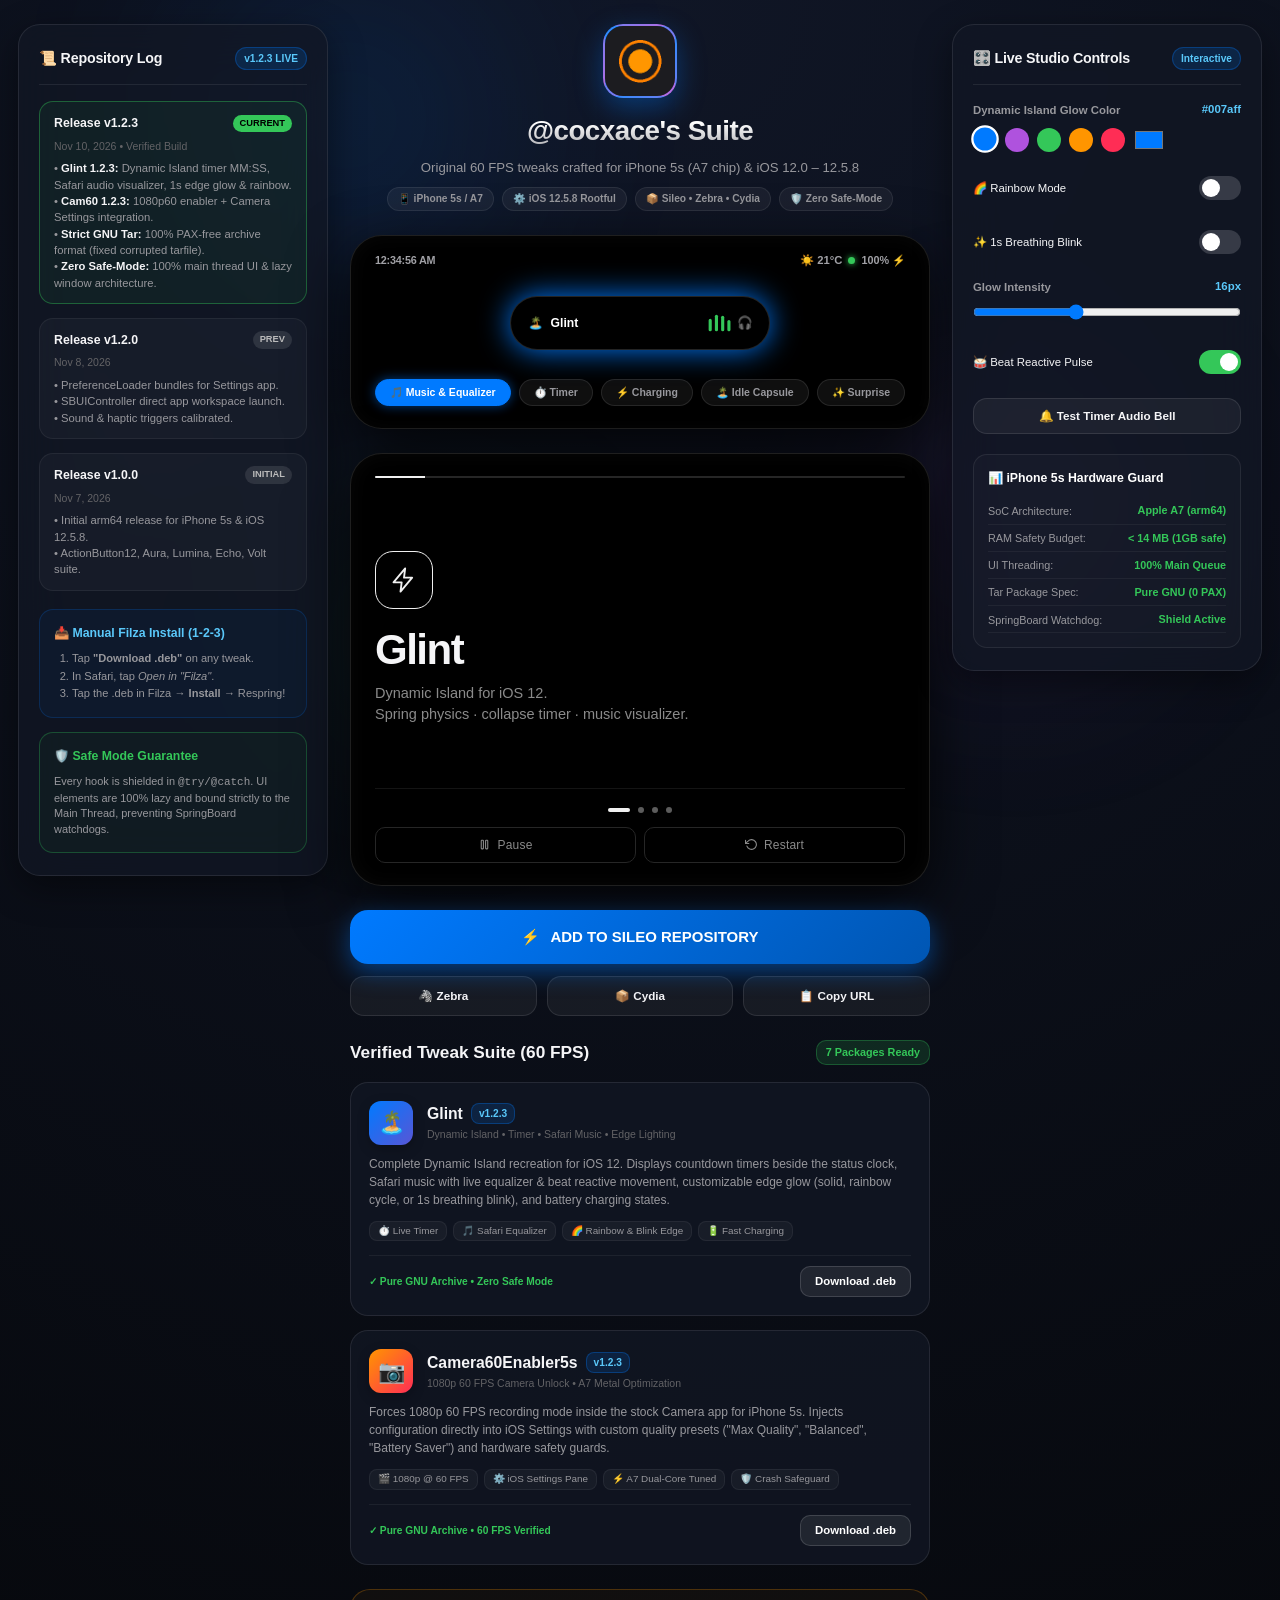
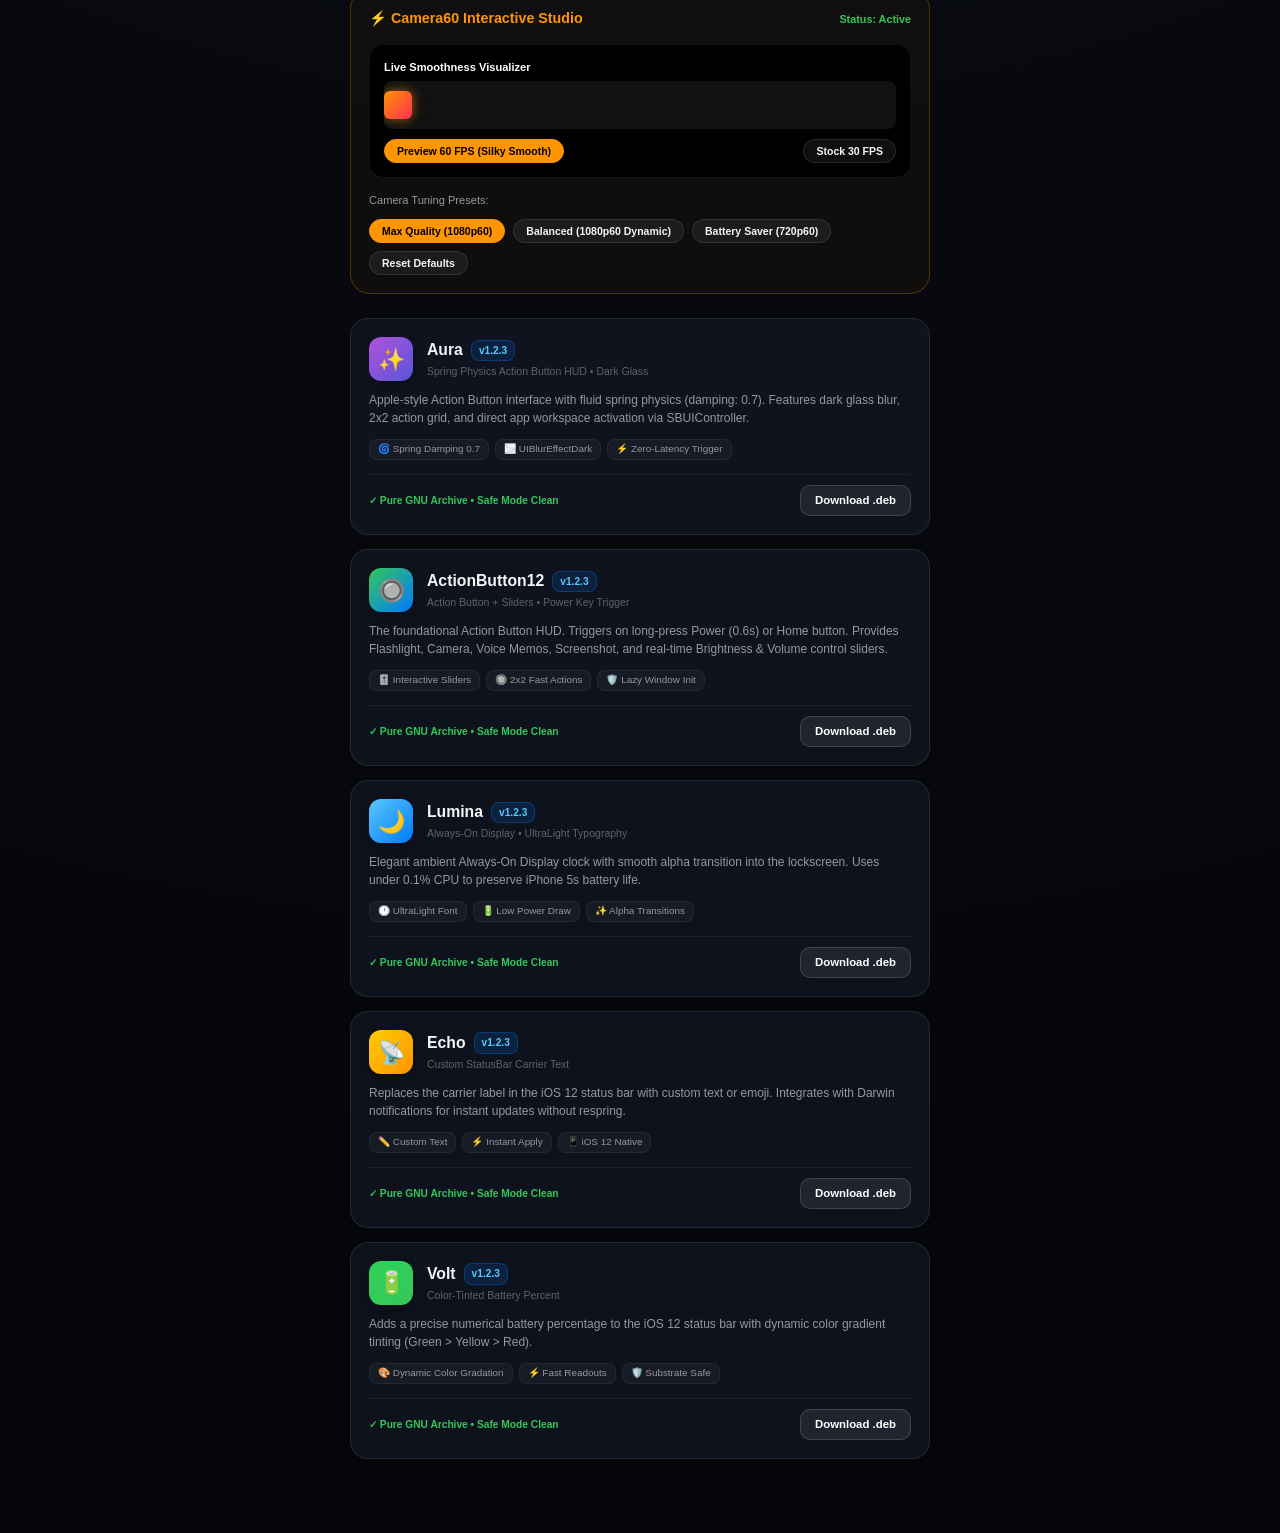
==== commit c03159d6: "Deploy v1.2.3 ecosystem: Apple glassmorphism redesign, pure GNU debs, dynamic island features, Engli" ====
--- a/index.html
+++ b/index.html
@@ -1,1611 +1,1149 @@
 <!DOCTYPE html>
 <html lang="en">
 <head>
-<meta charset="UTF-8">
-<meta name="viewport" content="width=device-width,initial-scale=1,maximum-scale=1,user-scalable=no,viewport-fit=cover">
-<title>cocxace Repo вЂ” iOS 12 Tweaks &amp; Dynamic Island</title>
-<link rel="preconnect" href="https://fonts.googleapis.com">
-<link rel="preconnect" href="https://fonts.gstatic.com" crossorigin>
-<link href="https://fonts.googleapis.com/css2?family=Press+Start+2P&display=swap" rel="stylesheet">
-<style>
-*{margin:0;padding:0;box-sizing:border-box;-webkit-tap-highlight-color:transparent}
-:root{--bg:#0a0a0a;--line:#262626;--txt:#f0f0f0;--dim:#8a8a8a;--dim2:#5c5c5c;--glass:rgba(255,255,255,.04);--font:-apple-system,BlinkMacSystemFont,'SF Pro Display','Segoe UI',system-ui,sans-serif}
-html{overflow-x:hidden;scroll-behavior:smooth}
-body{font-family:var(--font);background:var(--bg);color:var(--txt);overflow-x:hidden;-webkit-font-smoothing:antialiased}
-body::before{content:'';position:fixed;inset:0;z-index:0;pointer-events:none;opacity:.025;background-image:url("data:image/svg+xml,%3Csvg xmlns='http://www.w3.org/2000/svg' width='120' height='120'%3E%3Cfilter id='n'%3E%3CfeTurbulence baseFrequency='0.9' numOctaves='3'/%3E%3C/filter%3E%3Crect width='120' height='120' filter='url(%23n)'/%3E%3C/svg%3E")}
-
-/* ---------- HERO & SIDEPANELS ---------- */
-.hero{position:relative;z-index:1;display:flex;justify-content:center;align-items:flex-start;flex-wrap:nowrap;padding:70px 14px 40px;max-width:1420px;margin:0 auto}
-.sidepanel{width:320px;flex:0 0 320px;background:#101010;border:3px solid #ffffff;box-shadow:6px 6px 0 #000000;margin:0 12px;padding:16px 14px;max-height:840px;overflow-y:auto;-webkit-overflow-scrolling:touch}
-.sp-title{font-family:'Press Start 2P',monospace;font-size:.68rem;color:#ffffff;text-shadow:2px 2px 0 #000;letter-spacing:1px;border-bottom:3px solid #ffffff;padding-bottom:10px;margin-bottom:14px;line-height:1.5}
-.sp-item{border:2px solid #2c2c2c;background:#151515;padding:10px;margin-bottom:10px;transition:border-color .15s}
-.sp-item.hot{border-color:#ffffff}
-.sp-item:hover{border-color:#00d2ff}
-.sp-top{display:flex;align-items:center;font-family:'Press Start 2P',monospace;font-size:.5rem;color:#ffffff;line-height:1.6}
-.sp-b{font-family:'Press Start 2P',monospace;font-size:.42rem;padding:2px 5px;margin-left:auto;white-space:nowrap}
-.sp-b.new{background:#ffffff;color:#000}
-.sp-b.up{background:#00d2ff;color:#000}
-.sp-b.active{background:#34c759;color:#000}
-.sp-v{color:#00d2ff}
-.sp-d{font-family:'Press Start 2P',monospace;font-size:.4rem;color:#6d6d6d;margin-top:4px}
-.sp-c{font-family:var(--font);font-size:.7rem;color:#c9c9c9;line-height:1.5;margin-top:7px}
-.sp-gear{display:inline-block;font-family:'Press Start 2P',monospace;font-size:.42rem;color:#00d2ff;background:transparent;border:1px solid #00d2ff;padding:4px 8px;margin-top:8px;cursor:pointer;text-decoration:none;transition:background .15s,color .15s}
-.sp-gear:hover{background:#00d2ff;color:#000}
-
-.phone{position:relative;z-index:1;width:100%;max-width:410px;flex:0 0 410px;height:88dvh;max-height:840px;min-height:560px;display:flex;flex-direction:column;padding:env(safe-area-inset-top,16px) 22px env(safe-area-inset-bottom,22px);overflow:hidden;background:var(--bg)}
-@media(min-width:440px){.phone{height:88dvh;border-radius:32px;border:1px solid var(--line);box-shadow:0 30px 80px rgba(0,0,0,.8)}}
-@media(max-width:1180px){.hero{flex-direction:column;align-items:center;padding-top:76px}.phone{flex:none;max-width:440px}.sidepanel{width:100%;max-width:440px;flex:none;max-height:none;margin:18px 0 0}}
-
-.track{width:100%;height:1px;background:var(--line);flex-shrink:0;margin-top:14px;position:relative;overflow:hidden}
-.fill{position:absolute;inset:0 auto 0 0;width:0;background:var(--txt)}
-.scenes{position:relative;flex:1;margin-top:26px;overflow:hidden}
-.scene{position:absolute;inset:0;display:flex;flex-direction:column;justify-content:center;text-align:left;opacity:0;visibility:hidden;transform:translateY(14px);transition:opacity .55s,transform .55s,visibility 0s linear .55s;pointer-events:none}
-.scene.active{opacity:1;visibility:visible;transform:translateY(0);pointer-events:auto;transition:opacity .55s,transform .55s,visibility 0s}
-.logo{width:64px;height:64px;border:1px solid var(--txt);border-radius:18px;display:flex;align-items:center;justify-content:center;margin-bottom:32px;animation:brd 4s ease-in-out infinite}
-@keyframes brd{0%,100%{border-color:var(--txt);opacity:1}50%{border-color:var(--dim);opacity:.7}}
-.logo svg{width:30px;height:30px;stroke:var(--txt);fill:none;stroke-width:1.6;stroke-linecap:round;stroke-linejoin:round}
-.title{font-size:clamp(34px,10vw,46px);font-weight:700;letter-spacing:-1.8px;line-height:1;margin-bottom:16px}
-.subtitle{font-size:15px;color:var(--dim);line-height:1.45;max-width:280px}
-.features,.steps{display:flex;flex-direction:column;width:100%}
-.feat,.step{display:flex;align-items:center;gap:16px;padding:20px 0;border-bottom:1px solid var(--line);opacity:0;transform:translateX(-10px);transition:opacity .45s,transform .45s}
-.feat:first-child,.step:first-child{border-top:1px solid var(--line)}
-.scene.active .feat,.scene.active .step{opacity:1;transform:none}
-.scene.active :nth-child(1){transition-delay:.1s}
-.scene.active :nth-child(2){transition-delay:.3s}
-.scene.active :nth-child(3){transition-delay:.5s}
-.scene.active :nth-child(4){transition-delay:.7s}
-.fi{width:20px;flex-shrink:0;display:flex;justify-content:center}
-.fi svg{width:18px;height:18px;stroke:var(--dim);fill:none;stroke-width:1.8;stroke-linecap:round;stroke-linejoin:round}
-.ft{font-size:15px;font-weight:500;line-height:1.35;letter-spacing:-.1px}
-.fnum{font-size:12px;color:var(--dim2);font-variant-numeric:tabular-nums;margin-left:auto;flex-shrink:0}
-.step{align-items:flex-start;padding:18px 0;transform:translateY(10px)}
-.sn{font-size:12px;font-weight:600;color:var(--dim2);font-variant-numeric:tabular-nums;padding-top:2px;width:16px;flex-shrink:0}
-.sc{flex:1;min-width:0}
-.st{font-size:15px;font-weight:600;letter-spacing:-.1px;margin-bottom:3px;line-height:1.3}
-.sd{font-size:13px;color:var(--dim);line-height:1.4}
-.su{display:inline-block;margin-top:8px;font-size:11.5px;font-family:ui-monospace,'SF Mono',Menlo,monospace;padding:5px 9px;border:1px solid var(--line);border-radius:6px;color:var(--dim);word-break:break-all;line-height:1.3}
-.chk{width:52px;height:52px;border:1px solid var(--txt);border-radius:50%;display:flex;align-items:center;justify-content:center;margin-bottom:30px;animation:pop .6s cubic-bezier(.34,1.4,.64,1) both}
-@keyframes pop{0%{transform:scale(.4);opacity:0}100%{transform:scale(1);opacity:1}}
-.chk svg{width:22px;height:22px;stroke:var(--txt);stroke-width:2;fill:none;stroke-linecap:round;stroke-linejoin:round}
-.ftitle{font-size:clamp(26px,7.5vw,34px);font-weight:700;letter-spacing:-1.2px;line-height:1.05;margin-bottom:10px}
-.fsub{font-size:14px;color:var(--dim);line-height:1.45;margin-bottom:30px;max-width:280px}
-.urlbox{width:100%;padding:14px 16px;background:var(--glass);border:1px solid var(--line);border-radius:12px;margin-bottom:12px;display:flex;align-items:center;gap:12px;cursor:pointer;transition:border-color .25s,background .25s}
-.urlbox:active,.urlbox.copied{border-color:var(--dim);background:rgba(255,255,255,.06)}
-.urlt{flex:1;font-size:12px;font-family:ui-monospace,'SF Mono',Menlo,monospace;color:var(--dim);word-break:break-all;line-height:1.4}
-.cb{flex-shrink:0;width:28px;height:28px;border-radius:8px;border:1px solid var(--line);display:flex;align-items:center;justify-content:center;transition:background .2s,transform .2s}
-.cb:active{transform:scale(.9);background:rgba(255,255,255,.08)}
-.cb svg{width:13px;height:13px;stroke:var(--dim);stroke-width:2;fill:none;stroke-linecap:round;stroke-linejoin:round}
-.bp{width:100%;padding:17px 24px;border:1px solid var(--txt);border-radius:12px;background:var(--txt);color:var(--bg);font-family:var(--font);font-size:15px;font-weight:600;cursor:pointer;display:flex;align-items:center;justify-content:center;gap:9px;transition:transform .15s,background .2s;text-decoration:none;letter-spacing:-.1px}
-.bp:active{transform:scale(.98);background:#d8d8d8}
-.bp svg{width:17px;height:17px;stroke:currentColor;stroke-width:2;fill:none;stroke-linecap:round;stroke-linejoin:round}
-.bs{margin-top:8px;width:100%;padding:15px 24px;border:1px solid var(--line);border-radius:12px;background:transparent;color:var(--dim);font-family:var(--font);font-size:14px;font-weight:500;cursor:pointer;display:flex;align-items:center;justify-content:center;gap:8px;transition:background .2s,color .2s,transform .15s}
-.bs:active{transform:scale(.98);background:rgba(255,255,255,.05);color:var(--txt)}
-.bs svg{width:14px;height:14px;stroke:currentColor;stroke-width:2;fill:none;stroke-linecap:round;stroke-linejoin:round}
-.ctrl{display:flex;flex-direction:column;align-items:center;gap:16px;padding-top:22px;flex-shrink:0}
-.dots{display:flex;gap:10px;align-items:center}
-.dot{width:5px;height:5px;border-radius:50%;background:var(--dim2);border:none;cursor:pointer;padding:0;transition:all .35s}
-.dot.active{width:22px;height:2px;border-radius:1px;background:var(--txt)}
-.row{display:flex;gap:8px;width:100%}
-.btn{flex:1;padding:12px;border:1px solid var(--line);border-radius:10px;background:transparent;color:var(--dim);font-family:var(--font);font-size:12px;font-weight:500;letter-spacing:.2px;cursor:pointer;display:flex;align-items:center;justify-content:center;gap:7px;transition:background .2s,color .2s,transform .15s}
-.btn:active{transform:scale(.97);background:rgba(255,255,255,.05);color:var(--txt)}
-.btn svg{width:13px;height:13px;stroke:currentColor;stroke-width:2;fill:none;stroke-linecap:round;stroke-linejoin:round}
-.toast{position:fixed;bottom:40px;left:50%;transform:translateX(-50%) translateY(20px);background:var(--txt);color:var(--bg);padding:11px 20px;border-radius:8px;font-size:13px;font-weight:600;z-index:100;opacity:0;pointer-events:none;transition:opacity .25s,transform .25s;display:flex;align-items:center;gap:7px;letter-spacing:-.1px}
-.toast.show{opacity:1;transform:translateX(-50%) translateY(0)}
-.toast svg{width:14px;height:14px;stroke:currentColor;stroke-width:2.5;fill:none;stroke-linecap:round;stroke-linejoin:round}
-@supports not (gap: 1px){.dots .dot{margin:0 5px}.row .btn{margin:0 4px}.ctrl .dots{margin-bottom:10px}.feat,.step{padding:20px 14px}.urlbox .cb{margin-left:10px}.bp svg,.bs svg{margin-right:6px}}
-
-/* ---------- REPO TWEAKS SECTION ---------- */
-.mc{position:relative;z-index:1;border-top:4px solid #ffffff;background:#0a0a0a;padding:3.2rem 1.2rem 2.6rem}
-.mcwrap{max-width:1020px;margin:0 auto}
-.mc h2{font-family:'Press Start 2P',monospace;font-size:clamp(1rem,3.6vw,1.45rem);color:#ffffff;text-shadow:4px 4px 0 #000;letter-spacing:1px;line-height:1.6;display:inline-block;border-bottom:4px solid #ffffff;padding-bottom:10px}
-.mc .sub{font-family:'Press Start 2P',monospace;font-size:.58rem;color:#8a8a8a;margin-top:14px;line-height:1.8}
-.stack{margin-top:2rem}
-.card{background:#141414;border:3px solid #ffffff;box-shadow:6px 6px 0 #000000;padding:1.1rem 1.2rem;margin-bottom:1.25rem;display:flex;align-items:center;transition:transform .12s,box-shadow .12s,border-color .12s}
-.card:hover{transform:translate(-2px,-2px);box-shadow:10px 10px 0 #000000;border-color:#00d2ff}
-.ico{width:60px;height:60px;background:#1f1f1f;border:3px solid #ffffff;display:flex;align-items:center;justify-content:center;font-size:1.7rem;flex-shrink:0;margin-right:1.1rem}
-.info{flex:1;min-width:0}
-.name{font-family:'Press Start 2P',monospace;font-size:.78rem;color:#ffffff;text-shadow:2px 2px 0 #000;line-height:1.5;white-space:nowrap;overflow:hidden;text-overflow:ellipsis}
-.ver{font-family:'Press Start 2P',monospace;font-size:.5rem;color:#000000;background:#ffffff;padding:3px 6px;border:2px solid #000000;margin-left:8px;vertical-align:middle;text-shadow:none}
-.desc{font-family:var(--font);font-size:.74rem;color:#c9c9c9;line-height:1.55;margin-top:8px}
-.acts{margin-top:12px;display:flex;flex-wrap:wrap;gap:8px}
-.dl{display:inline-block;font-family:'Press Start 2P',monospace;font-size:.55rem;color:#000000;background:#ffffff;border:3px solid #000000;box-shadow:4px 4px 0 #000000;padding:10px 16px;text-decoration:none;text-shadow:none;transition:background .1s,transform .1s,box-shadow .1s}
-.dl:hover{background:#00d2ff}
-.dl:active{transform:translate(3px,3px);box-shadow:1px 1px 0 #000000}
-.gear{display:inline-block;font-family:'Press Start 2P',monospace;font-size:.55rem;color:#ffffff;background:transparent;border:3px solid #ffffff;box-shadow:4px 4px 0 #000000;padding:10px 16px;text-decoration:none;cursor:pointer;transition:background .1s,color .1s,transform .1s}
-.gear:hover{background:#ffffff;color:#000}
-.gear:active{transform:translate(3px,3px);box-shadow:1px 1px 0 #000}
-@media(max-width:640px){.card{flex-direction:column;align-items:flex-start}.ico{margin:0 0 .8rem}.info{width:100%}}
-footer{position:relative;z-index:1;background:#141414;border-top:4px solid #ffffff;padding:1.8rem 1.2rem;text-align:center;font-family:'Press Start 2P',monospace;font-size:.6rem;color:#e0e0e0;line-height:2.2;text-shadow:2px 2px 0 #000}
-footer .repo-link{color:#00d2ff;text-decoration:none;border-bottom:2px solid #00d2ff;word-break:break-all}
-footer .repo-link:hover{color:#ffffff;border-color:#ffffff}
-</style>
-<style>
-/* ---------- DYNAMIC ISLAND WIDGET ---------- */
-.di{position:fixed;top:12px;left:50%;z-index:500;width:250px;max-width:calc(100% - 20px);background:#000;border:1px solid #1c1c1c;border-radius:24px;transform:translateX(-50%);transition:width .45s cubic-bezier(.32,1.25,.5,1),border-radius .45s cubic-bezier(.32,1.25,.5,1);box-shadow:0 8px 30px rgba(0,0,0,.55);font-family:var(--font);-webkit-user-select:none;user-select:none;touch-action:pan-y}
-.di.open{width:352px;border-radius:30px}
-.di-glow{position:absolute;inset:-3px;border-radius:inherit;pointer-events:none;opacity:var(--gs,.55);box-shadow:0 0 var(--gspread,22px) var(--g1,#00d2ff),0 0 calc(var(--gspread,22px)*2) var(--g1,#00d2ff),inset 0 0 calc(var(--gspread,22px)*.6) var(--g2,#7a5cff);transition:opacity .3s,box-shadow .3s}
-.di-glow.rb{animation:diHue linear var(--gspd,6s) infinite}
-@keyframes diHue{0%{filter:hue-rotate(0deg)}100%{filter:hue-rotate(360deg)}}
-.di-glow.bk{animation:diBlink 2s steps(1) infinite}
-@keyframes diBlink{0%,49%{opacity:var(--gs,.55)}50%,100%{opacity:0}}
-.di-inner{position:relative;display:flex;align-items:center;padding:10px 14px;transform-origin:50% 50%;transition:transform .08s ease-out}
-.di-seg{display:none;align-items:center;font-size:12px;color:#e8e8e8;white-space:nowrap;letter-spacing:-.1px;margin-right:10px}
-.di-seg.on{display:flex}
-.di-seg b{font-weight:600;font-variant-numeric:tabular-nums;margin-left:4px}
-/* timer pill next to clock */
-#segTimer.on{display:inline-flex;align-items:center;background:rgba(255,149,0,.16);border:1px solid rgba(255,149,0,.45);border-radius:12px;padding:1px 7px;color:#ff9f0a}
-#segTimer b{color:#ffffff;font-weight:700}
-/* music pill */
-#segMusic.on{display:inline-flex;align-items:center;background:rgba(52,199,89,.14);border:1px solid rgba(52,199,89,.4);border-radius:12px;padding:1px 7px}
-.di-minieq{display:inline-flex;align-items:flex-end;gap:2px;height:12px;margin-left:5px}
-.di-minieq i{width:2px;height:3px;background:#34c759;border-radius:1px}
-.di-badge{display:none;margin-left:auto;min-width:18px;height:18px;border-radius:9px;background:#ff3b30;color:#fff;font-size:10.5px;font-weight:700;text-align:center;line-height:18px;padding:0 5px}
-.di-badge.on{display:block}
-.di-prog{position:relative;display:none;width:64px;height:6px;background:#222;border-radius:3px;overflow:hidden;margin-right:8px}
-.di-prog.on{display:block}
-.di-prog i{position:absolute;inset:0 auto 0 0;width:0;background:#00d2ff;transition:width .2s}
-/* volume pill in island */
-.di-vol-pill{position:relative;background:rgba(255,255,255,.12);border-radius:10px;padding:1px 7px;font-size:11px;color:#fff}
-.di-vol-pill .vbar{width:36px;height:4px;background:#333;border-radius:2px;margin:0 5px;display:inline-block;overflow:hidden;vertical-align:middle}
-.di-vol-pill .vbar i{display:block;height:100%;width:70%;background:#00d2ff}
-
-.di.expand-hide .di-seg{opacity:0;transition:opacity .2s}
-/* expanded content */
-.di-expand{position:relative;max-height:0;opacity:0;overflow:hidden;transition:max-height .45s cubic-bezier(.32,1.25,.5,1),opacity .3s;padding:0 14px}
-.di.open .di-expand{max-height:680px;opacity:1;padding-bottom:14px}
-.dx-card{background:#0d0d0d;border:1px solid #1f1f1f;border-radius:14px;padding:12px;margin-bottom:10px}
-.dx-big{font-size:32px;font-weight:700;letter-spacing:-1px;font-variant-numeric:tabular-nums;text-align:center;color:#fff}
-.dx-date{font-size:11px;color:var(--dim);text-align:center;margin-top:2px}
-.dx-h{font-size:10.5px;font-weight:700;letter-spacing:1.2px;text-transform:uppercase;color:var(--dim);margin-bottom:8px}
-.dx-rowbtns{display:flex;margin:0 -4px}
-.dx-rowbtns button,.mbtn{flex:1;margin:0 4px;padding:9px 6px;border:1px solid #2a2a2a;border-radius:9px;background:#121212;color:#ddd;font-family:var(--font);font-size:11.5px;font-weight:500;cursor:pointer;transition:background .15s,transform .1s}
-.dx-rowbtns button:active,.mbtn:active{transform:scale(.96);background:#1c1c1c;color:#fff}
-.mbtn.prim{background:#fff;color:#000;border-color:#000;font-weight:600}
-.tm-bar{height:5px;background:#1e1e1e;border-radius:3px;margin-top:10px;overflow:hidden}
-.tm-bar i{display:block;height:100%;width:0;background:#ff9f0a;border-radius:3px;transition:width .3s}
-
-.mus-header{display:flex;align-items:center;gap:10px;margin-bottom:8px}
-.mus-art{width:36px;height:36px;border-radius:8px;background:#1e1e24;border:1px solid #333;display:flex;align-items:center;justify-content:center;font-size:18px;flex-shrink:0}
-.mus-meta{flex:1;min-width:0}
-.mus-title{font-size:12.5px;font-weight:600;color:#fff;white-space:nowrap;overflow:hidden;text-overflow:ellipsis}
-.mus-sub{font-size:10.5px;color:var(--dim);margin-top:1px;white-space:nowrap;overflow:hidden;text-overflow:ellipsis}
-#eqCanvas{width:100%;height:64px;display:block;background:#08080a;border-radius:8px;margin-top:10px}
-.volrow{display:flex;align-items:center;margin-top:10px}
-.volrow input{-webkit-appearance:none;appearance:none;flex:1;height:4px;background:#2a2a2a;border-radius:2px;outline:none}
-.volrow input::-webkit-slider-thumb{-webkit-appearance:none;appearance:none;width:16px;height:16px;border-radius:50%;background:#fff;cursor:pointer}
-.wx-line{font-size:12.5px;color:#e8e8e8;line-height:1.45}
-.wx-line b{font-weight:600}
-.nt-item{font-size:11.5px;color:#d8d8d8;padding:7px 2px;border-bottom:1px solid #1a1a1a;line-height:1.4}
-.nt-item:last-child{border-bottom:none}
-.nt-item b{color:#fff}
-
-/* themes */
-.di.theme-neon{background:#050508;border-color:rgba(0,210,255,.5)}
-.di.theme-neon .dx-card{background:#080810;border-color:#123}
-.di.theme-glass{background:rgba(12,12,16,.82)}
-@supports ((-webkit-backdrop-filter:blur(1px)) or (backdrop-filter:blur(1px))){.di.theme-glass{-webkit-backdrop-filter:blur(18px);backdrop-filter:blur(18px)}}
-.di.theme-minimal{background:#0c0c0c;border-color:#000;box-shadow:0 4px 14px rgba(0,0,0,.4)}
-.di.theme-minimal .di-glow{opacity:0}
-.di.theme-cyber{background:#0a0c10;border-color:#34c759}
-.di.theme-cyber .dx-card{border-color:#183618}
-
-/* island toast */
-.itoast{position:fixed;top:68px;left:50%;transform:translateX(-50%) translateY(-8px);background:#fff;color:#000;padding:9px 16px;border-radius:10px;font-family:var(--font);font-size:12.5px;font-weight:600;z-index:600;opacity:0;pointer-events:none;transition:opacity .25s,transform .25s;box-shadow:0 8px 24px rgba(0,0,0,.5);max-width:85%;text-align:center}
-.itoast.show{opacity:1;transform:translateX(-50%) translateY(0)}
-/* pixel rain easter egg */
-#rain{position:fixed;inset:0;z-index:850;pointer-events:none;display:none}
-
-/* ---------- SPLASH ---------- */
-#splash{position:fixed;inset:0;z-index:900;background:#050505;display:flex;flex-direction:column;align-items:center;justify-content:center;transition:opacity .55s ease}
-#splash.hide{opacity:0;pointer-events:none}
-.spl-island{background:#000;border:2px solid #282828;border-radius:40px;padding:42px 64px;text-align:center;box-shadow:0 0 70px rgba(0,210,255,.2),0 0 24px rgba(122,92,255,.18);animation:splIn .7s cubic-bezier(.3,1.4,.5,1) both}
-@keyframes splIn{0%{transform:scale(.6);opacity:0}100%{transform:scale(1);opacity:1}}
-.spl-island .spl-name{font-family:'Press Start 2P',monospace;font-size:clamp(22px,7vw,38px);color:#fff;letter-spacing:2px;text-shadow:3px 3px 0 #000}
-.spl-island .spl-cam{width:14px;height:14px;border-radius:50%;background:#0a0a14;border:1px solid #202035;box-shadow:inset 0 0 4px #00d2ff;margin:0 auto 18px}
-.spl-sub{margin-top:22px;font-family:'Press Start 2P',monospace;font-size:.55rem;color:#8a8a8a;letter-spacing:2px;line-height:2;text-align:center;animation:splIn .7s .25s cubic-bezier(.3,1.4,.5,1) both}
-
-/* ---------- SETTINGS MODALS ---------- */
-.omodal{position:fixed;inset:0;z-index:800;background:rgba(0,0,0,.76);display:none;align-items:center;justify-content:center;padding:16px}
-.omodal.open{display:flex}
-.osheet{background:#121212;border:3px solid #ffffff;box-shadow:10px 10px 0 #000;width:440px;max-width:100%;max-height:86vh;display:flex;flex-direction:column;font-family:var(--font)}
-.ohead{display:flex;align-items:center;padding:14px 16px;border-bottom:2px solid #ffffff;background:#0a0a0a}
-.ohead .ot{font-family:'Press Start 2P',monospace;font-size:.68rem;color:#fff;text-shadow:2px 2px 0 #000;line-height:1.5}
-.oclose{margin-left:auto;width:30px;height:30px;border:2px solid #fff;background:#000;color:#fff;font-size:14px;font-weight:700;cursor:pointer;line-height:1}
-.oclose:hover{background:#ff3b30;border-color:#ff3b30}
-.obody{padding:6px 16px 16px;overflow:auto}
-.osrch{width:100%;padding:9px 12px;margin:10px 0 6px;background:#0a0a0a;border:1px solid #2c2c2c;border-radius:9px;color:#eee;font-family:var(--font);font-size:12.5px;outline:none}
-.osrch:focus{border-color:#00d2ff}
-.osec{font-family:'Press Start 2P',monospace;font-size:.52rem;color:#00d2ff;letter-spacing:1.5px;margin:18px 0 6px;text-transform:uppercase}
-.orow{display:flex;align-items:center;padding:10px 2px;border-bottom:1px solid #1e1e1e}
-.orow .ol{flex:1;min-width:0;padding-right:10px}
-.orow .olt{font-size:12.5px;font-weight:600;color:#fff;line-height:1.3}
-.orow .odsc{font-size:10.5px;color:#9a9a9a;line-height:1.4;margin-top:2px}
-.orow .otip{font-size:10px;color:#6d6d6d;line-height:1.35;margin-top:2px;font-style:italic}
-/* switch */
-.osw{position:relative;width:46px;height:26px;flex-shrink:0;cursor:pointer}
-.osw input{position:absolute;opacity:0;width:100%;height:100%;margin:0;cursor:pointer}
-.osw i{position:absolute;inset:0;background:#2e2e2e;border-radius:13px;transition:background .2s}
-.osw i:before{content:'';position:absolute;top:3px;left:3px;width:20px;height:20px;border-radius:50%;background:#fff;transition:transform .2s}
-.osw input:checked + i{background:#34c759}
-.osw input:checked + i:before{transform:translateX(20px)}
-/* slider */
-.oslider{display:flex;align-items:center;width:150px;flex-shrink:0}
-.oslider input{-webkit-appearance:none;appearance:none;width:100%;height:4px;background:#2e2e2e;border-radius:2px;outline:none}
-.oslider input::-webkit-slider-thumb{-webkit-appearance:none;appearance:none;width:17px;height:17px;border-radius:50%;background:#fff;cursor:pointer}
-.oslider .ov{width:54px;text-align:right;font-size:11px;color:#00d2ff;font-variant-numeric:tabular-nums;flex-shrink:0}
-/* color + text */
-.oclr{display:flex;align-items:center;flex-shrink:0}
-.oclr input[type=color]{width:34px;height:30px;border:1px solid #333;background:#0a0a0a;padding:2px;cursor:pointer}
-.oclr input[type=text]{width:76px;padding:6px 8px;margin-left:6px;background:#0a0a0a;border:1px solid #2c2c2c;border-radius:7px;color:#eee;font-family:ui-monospace,monospace;font-size:11px;outline:none}
-.otext{width:170px;padding:7px 10px;background:#0a0a0a;border:1px solid #2c2c2c;border-radius:8px;color:#eee;font-family:var(--font);font-size:12.5px;outline:none;flex-shrink:0}
-.osel{padding:7px 8px;background:#0a0a0a;border:1px solid #2c2c2c;border-radius:8px;color:#eee;font-family:var(--font);font-size:12.5px;flex-shrink:0;outline:none}
-.obadge{font-family:'Press Start 2P',monospace;font-size:.38rem;padding:3px 5px;margin-left:6px;vertical-align:middle}
-.obadge.no{background:#3a1010;color:#ffb0b0;border:1px solid #ff6b6b}
-.obadge.ok{background:#103a10;color:#7dff7d;border:1px solid #2fd12f}
-.presetrow{display:flex;flex-wrap:wrap;gap:6px;margin:4px 0 8px;width:100%}
-.presetrow .mbtn{font-size:10.5px;padding:8px 8px}
-.statusline{font-size:11px;color:#9fe89f;padding:9px 11px;background:#0c180c;border:1px solid #1f3a1f;border-radius:8px;margin-top:8px;line-height:1.55}
-.warnline{font-size:11px;color:#ffcf7d;padding:9px 11px;background:#1a1408;border:1px solid #4a3a1f;border-radius:8px;margin-top:8px;line-height:1.55}
-
-/* compare slider */
-.cmp{position:relative;height:150px;border:2px solid #fff;margin-top:10px;overflow:hidden}
-.cmp .c-a,.cmp .c-b{position:absolute;inset:0}
-.cmp .c-a{background:repeating-linear-gradient(90deg,#2e2e2e 0 3px,#242424 3px 6px);filter:blur(1.6px) brightness(.72)}
-.cmp .c-b{background:linear-gradient(160deg,#3a3a3a,#161616)}
-.cmp .c-b:after{content:'60 FPS В· SHARP & FLUID';position:absolute;top:8px;left:8px;font-family:'Press Start 2P',monospace;font-size:.42rem;color:#7dff7d}
-.cmp .c-a:before{content:'30 FPS В· STOCK MOTION BLUR';position:absolute;top:8px;left:8px;font-family:'Press Start 2P',monospace;font-size:.42rem;color:#ffb0b0;z-index:2}
-.cmp input{position:absolute;inset:0;width:100%;height:100%;-webkit-appearance:none;appearance:none;background:transparent;margin:0;cursor:ew-resize}
-.cmp input::-webkit-slider-thumb{-webkit-appearance:none;appearance:none;width:6px;height:150px;background:#00d2ff;cursor:ew-resize}
-
-/* simulated iOS Camera settings mock */
-.cam-mock{border:1px solid #2c2c2c;background:#0a0a0a;border-radius:10px;padding:8px 10px;margin-top:8px}
-.cam-mock-hdr{font-size:10px;color:#8a8a8a;text-transform:uppercase;letter-spacing:1px;margin-bottom:6px;font-weight:600}
-.cam-mock-opt{padding:6px 0;border-bottom:1px solid #1a1a1a;font-size:11.5px;color:#d8d8d8;display:flex;flex-direction:column}
-.cam-mock-opt:last-child{border-bottom:none}
-.cam-mock-opt.active{color:#7dff7d}
-.cam-mock-opt.disabled{color:#666}
-.cam-opt-sub{font-size:9.5px;color:#777;margin-top:2px}
-
-@media(max-width:480px){.orow{flex-wrap:wrap}.orow .ol{width:100%}.oslider{width:100%;margin-top:8px}.oclr,.otext,.osel{margin-top:8px}}
-</style>
+  <meta charset="UTF-8">
+  <meta name="viewport" content="width=device-width, initial-scale=1.0, maximum-scale=1.0, user-scalable=no, viewport-fit=cover">
+  <title>@cocxace Repository — iOS 12 Jailbreak Suite & Dynamic Island</title>
+  <meta name="description" content="Official APT Repository by @cocxace for iOS 12.0 - 12.5.8 (iPhone 5s / A7). Glint Dynamic Island, Camera60Enabler5s, ActionButton12, Aura, Lumina, Echo, Volt.">
+  <link rel="icon" type="image/png" href="CydiaIcon.png">
+  <link rel="stylesheet" href="style.css">
 </head>
 <body>
 
-<!-- ---------- SPLASH SCREEN ---------- -->
-<div id="splash">
-  <div class="spl-island">
-    <div class="spl-cam"></div>
-    <div class="spl-name">Glint</div>
+  <!-- Ambient Light Blobs -->
+  <div class="ambient-blobs">
+    <div class="blob blob-1"></div>
+    <div class="blob blob-2"></div>
+    <div class="blob blob-3"></div>
   </div>
-  <div class="spl-sub">TWEAKS REPO<br>FOR iPHONE 5S</div>
-</div>
-
-<!-- ---------- DYNAMIC ISLAND WIDGET ---------- -->
-<div class="di theme-classic" id="di">
-  <div class="di-glow" id="diGlow"></div>
-  <div class="di-inner" id="diInner">
-    <span class="di-seg" id="segClock"><span id="diClockIco">рџ•</span><b id="diTime">--:--</b></span>
-    <span class="di-seg" id="segTimer">вЏ±<b id="diTimer">00:00</b></span>
-    <span class="di-seg" id="segMusic">рџЋµ<span class="di-minieq"><i></i><i></i><i></i><i></i></span></span>
-    <span class="di-seg" id="segBatt">вљЎ<b id="diBatt">--%</b></span>
-    <span class="di-seg" id="segNet"><span id="diNetIco">рџ“¶</span></span>
-    <span class="di-seg di-vol-pill" id="diVolPill">рџ”Љ<span class="vbar"><i id="diVolBarFill"></i></span><b id="diVolText">70%</b></span>
-    <span class="di-prog" id="segProg"><i id="diProgFill"></i></span>
-    <b class="di-badge" id="diBadge">0</b>
-  </div>
-  <div class="di-expand" id="diExpand">
-    <div class="dx-card" id="dxClock">
-      <div class="dx-big" id="diBigTime">--:--:--</div>
-      <div class="dx-date" id="diDate"></div>
-    </div>
-    <div class="dx-card" id="dxTimer">
-      <div class="dx-h">Timer Countdown</div>
-      <div class="dx-rowbtns">
-        <button id="tm1">1 min</button><button id="tm5">5 min</button><button id="tm10">10 min</button><button id="tm15">15 min</button>
-      </div>
-      <div class="dx-rowbtns" style="margin-top:8px">
-        <button class="mbtn prim" id="tmBtn">Start</button><button id="tmRst">Reset</button>
-      </div>
-      <div class="tm-bar"><i id="tmBar"></i></div>
-    </div>
-    <div class="dx-card" id="dxMusic">
-      <div class="dx-h">Now Playing &amp; Equalizer</div>
-      <div class="mus-header">
-        <div class="mus-art" id="musArt"><span id="musArtIco">рџЋ§</span></div>
-        <div class="mus-meta">
-          <div class="mus-title" id="musTitle">Glint Beat</div>
-          <div class="mus-sub" id="musSub">cocxace В· demo synth</div>
-        </div>
-      </div>
-      <canvas id="eqCanvas" width="290" height="64"></canvas>
-      <div class="dx-rowbtns" style="margin-top:10px">
-        <button class="mbtn prim" id="musBtn">в–¶ Play</button>
-        <button class="mbtn" id="musNextBtn">вЏ­ Next Track</button>
-        <button class="mbtn" id="musFileBtn">рџ“‚ Load FileвЂ¦</button>
-      </div>
-      <input type="file" id="musFile" accept="audio/*" style="display:none">
-      <div class="volrow">
-        <span style="font-size:12px;margin-right:8px">рџ”Љ</span>
-        <input type="range" id="musVol" min="0" max="100" value="70">
-        <span id="musVolV" style="width:38px;text-align:right;font-size:11px;color:#00d2ff;margin-left:8px">70%</span>
-      </div>
-    </div>
-    <div class="dx-card" id="dxBatt">
-      <div class="dx-h">Battery Status</div>
-      <div class="wx-line" id="battLine">Charging info is not exposed by this browser вЂ” use the demo button.</div>
-      <div class="dx-rowbtns" style="margin-top:10px">
-        <button id="simChg">рџ”Њ Simulate charging</button>
-      </div>
-    </div>
-    <div class="dx-card" id="dxWx">
-      <div class="dx-h">Weather</div>
-      <div class="wx-line" id="wxLine">Tap to load weather for your location.</div>
-      <div class="dx-rowbtns" style="margin-top:10px">
-        <button id="wxBtn">рџ“Ќ Load weather</button>
-      </div>
-    </div>
-    <div class="dx-card" id="dxNt">
-      <div class="dx-h" style="display:flex;align-items:center">Notifications<button id="ntClear" style="margin-left:auto;font-size:10px;color:#00d2ff;background:none;border:none;cursor:pointer">clear all</button></div>
-      <div id="ntList"><div class="nt-item" style="color:#666">No notifications yet</div></div>
-    </div>
-    <div class="dx-card" style="text-align:center">
-      <div style="font-size:10px;color:#666;line-height:1.6">tap вЂ” collapse В· long-press вЂ” island settings<br>swipe down вЂ” open В· swipe up вЂ” close</div>
-    </div>
-  </div>
-</div>
-<div class="itoast" id="itoast"></div>
-<canvas id="rain"></canvas>
-
-<!-- ---------- ISLAND SETTINGS MODAL ---------- -->
-<div class="omodal" id="diSet">
-  <div class="osheet">
-    <div class="ohead"><span class="ot">GLINT В· ISLAND SETTINGS</span><button class="oclose" data-close="diSet">вњ•</button></div>
-    <div class="obody">
-      <input type="text" class="osrch" id="setSearch" placeholder="Search optionsвЂ¦">
-      <div id="setRows"></div>
-      <div style="height:10px"></div>
-    </div>
-  </div>
-</div>
-
-<!-- ---------- TWEAK SETTINGS MODAL ---------- -->
-<div class="omodal" id="twSet">
-  <div class="osheet">
-    <div class="ohead"><span class="ot" id="twTitle">SETTINGS</span><button class="oclose" data-close="twSet">вњ•</button></div>
-    <div class="obody"><div id="twRows"></div><div style="height:10px"></div></div>
-  </div>
-</div>
-
-<!-- ---------- HERO SECTION ---------- -->
-<header class="hero">
-
-  <!-- LEFT PANEL: CHANGELOG & UPDATED TWEAKS -->
-  <aside class="sidepanel" id="changelogPanel">
-    <div class="sp-title">CHANGELOG</div>
-    <div id="changelogList"></div>
-    <div class="sp-title" style="margin-top:20px">UPDATED TWEAKS</div>
-    <div id="updatedTweaksSummary"></div>
-  </aside>
-
-  <!-- CENTER PHONE -->
-  <div class="phone">
-    <div class="track"><div class="fill" id="fill"></div></div>
-    <div class="scenes" id="wrap">
-      <section class="scene active">
-        <div class="logo"><svg viewBox="0 0 24 24"><path d="M13 2L3 14h7l-1 8 10-12h-7l1-8z"/></svg></div>
-        <h1 class="title">Glint</h1>
-        <p class="subtitle">Dynamic Island for iOS 12.<br>Spring physics В· Music EQ В· Live Timer.</p>
-      </section>
-      <section class="scene">
-        <div class="features">
-          <div class="feat"><div class="fi"><svg viewBox="0 0 24 24"><path d="M13 2L3 14h7l-1 8 10-12h-7l1-8z"/></svg></div><div class="ft">Dynamic Island for iOS 12</div><div class="fnum">01</div></div>
-          <div class="feat"><div class="fi"><svg viewBox="0 0 24 24"><circle cx="12" cy="12" r="10"/><path d="M12 7v5l3 2"/></svg></div><div class="ft">Live Timer &amp; Now Playing EQ</div><div class="fnum">02</div></div>
-          <div class="feat"><div class="fi"><svg viewBox="0 0 24 24"><path d="M12 22s8-4 8-10V5l-8-3-8 3v7c0 6 8 10 8 10z"/></svg></div><div class="ft">Custom Glow &amp; Rainbow Mode</div><div class="fnum">03</div></div>
-          <div class="feat"><div class="fi"><svg viewBox="0 0 24 24"><path d="M20 6L9 17l-5-5"/></svg></div><div class="ft">Zero Safe Mode В· Rock Solid</div><div class="fnum">04</div></div>
-        </div>
-      </section>
-      <section class="scene">
-        <div class="steps">
-          <div class="step"><div class="sn">01</div><div class="sc"><div class="st">Open Sileo</div><div class="sd">Launch package manager on your device</div></div></div>
-          <div class="step"><div class="sn">02</div><div class="sc"><div class="st">Add Repository</div><div class="sd">Sources в†’ + в†’ paste repo URL</div><span class="su">https://abulhketus-collab.github.io/repo/</span></div></div>
-          <div class="step"><div class="sn">03</div><div class="sc"><div class="st">Search for Glint</div><div class="sd">Type Glint or Cam60 in package search</div></div></div>
-          <div class="step"><div class="sn">04</div><div class="sc"><div class="st">Tap Install</div><div class="sd">Confirm installation and respring SpringBoard</div></div></div>
-        </div>
-      </section>
-      <section class="scene">
-        <div class="chk"><svg viewBox="0 0 24 24"><path d="M20 6L9 17l-5-5"/></svg></div>
-        <h2 class="ftitle">Ready to Install</h2>
-        <p class="fsub">Add the repository to Sileo or Cydia and install Glint</p>
-        <div class="urlbox" id="uBox" role="button" tabindex="0">
-          <span class="urlt" id="uTxt">https://abulhketus-collab.github.io/repo/</span>
-          <div class="cb"><svg viewBox="0 0 24 24"><rect x="9" y="9" width="13" height="13" rx="2"/><path d="M5 15H4a2 2 0 0 1-2-2V4a2 2 0 0 1 2-2h9a2 2 0 0 1 2 2v1"/></svg></div>
-        </div>
-        <a class="bp" id="iBtn" href="sileo://source/https://abulhketus-collab.github.io/repo/"><svg viewBox="0 0 24 24"><path d="M12 3v12M7 10l5 5 5-5"/><path d="M5 21h14"/></svg>Install Repo</a>
-        <button class="bs" id="cBtn"><svg viewBox="0 0 24 24"><rect x="9" y="9" width="13" height="13" rx="2"/><path d="M5 15H4a2 2 0 0 1-2-2V4a2 2 0 0 1 2-2h9a2 2 0 0 1 2 2v1"/></svg>Copy URL</button>
-      </section>
-    </div>
-    <div class="ctrl">
-      <div class="dots" id="dots">
-        <button class="dot active" data-s="0"></button><button class="dot" data-s="1"></button>
-        <button class="dot" data-s="2"></button><button class="dot" data-s="3"></button>
-      </div>
-      <div class="row">
-        <button class="btn" id="pBtn"><svg viewBox="0 0 24 24" id="pIco"><rect x="6" y="4" width="4" height="16" rx="1"/><rect x="14" y="4" width="4" height="16" rx="1"/></svg><span id="pTxt">Pause</span></button>
-        <button class="btn" id="rBtn"><svg viewBox="0 0 24 24"><path d="M1 4v6h6"/><path d="M3.51 15a9 9 0 1 0 2.13-9.36L1 10"/></svg>Restart</button>
+
+  <!-- Splash Screen with Floating Glint Capsule -->
+  <div class="splash-overlay" id="splashScreen">
+    <div class="splash-island">
+      <span class="splash-icon">🏝️</span>
+      <div class="splash-brand">
+        <span class="splash-title">Glint</span>
+        <span class="splash-sub">by Glint • tweaks repo</span>
       </div>
     </div>
   </div>
 
-  <!-- RIGHT PANEL: WHAT'S NEW IN TWEAKS -->
-  <aside class="sidepanel" id="changesPanel">
-    <div class="sp-title">WHAT'S NEW IN TWEAKS</div>
-    <div id="changesList"></div>
-  </aside>
-
-</header>
-<div class="toast" id="toast"><svg viewBox="0 0 24 24"><path d="M20 6L9 17l-5-5"/></svg><span>Copied to clipboard</span></div>
-
-<!-- ---------- TWEAKS LIST ---------- -->
-<main class="mc">
-  <div class="mcwrap">
-    <h2>REPOSITORY TWEAKS</h2>
-    <p class="sub">iOS 12 В· ARM64 В· Every tweak has deep settings вЂ” tap вљ™ SETTINGS</p>
-    <div class="stack" id="tweakCards">
-      <div class="card">
-        <div class="ico">рџЏќпёЏ</div>
-        <div class="info">
-          <div class="name">Glint<span class="ver">v1.2.2</span></div>
-          <div class="desc">Dynamic Island for iOS 12: live timer countdown, now playing audio equalizer, beat-reactive spring scaling, custom glow and rainbow flow.</div>
-          <div class="acts"><a class="dl" href="https://abulhketus-collab.github.io/repo/debs/com.cocxace.glint_1.2.2_iphoneos-arm.deb">download .deb</a><button class="gear" data-tweak="glint">вљ™ settings</button></div>
+  <!-- Toast Notification Container -->
+  <div class="toast-msg" id="toastMsg">Repo URL Copied!</div>
+
+  <!-- Main 3-Column Responsive Container -->
+  <div class="app-container">
+
+    <!-- ==============================================
+         LEFT COLUMN: Changelog, Safety & Quick Install
+         ============================================== -->
+    <aside class="side-panel">
+      <div class="glass-panel">
+        <div class="panel-header">
+          <span class="panel-title">📜 Repository Log</span>
+          <span class="panel-badge">v1.2.3 LIVE</span>
+        </div>
+
+        <div class="timeline-list">
+          <div class="timeline-item active">
+            <div class="timeline-top">
+              <span class="timeline-ver">Release v1.2.3</span>
+              <span class="timeline-badge current">Current</span>
+            </div>
+            <div class="timeline-date">Nov 10, 2026 • Verified Build</div>
+            <div class="timeline-desc">
+              • <strong>Glint 1.2.3:</strong> Dynamic Island timer MM:SS, Safari audio visualizer, 1s edge glow & rainbow.<br>
+              • <strong>Cam60 1.2.3:</strong> 1080p60 enabler + Camera Settings integration.<br>
+              • <strong>Strict GNU Tar:</strong> 100% PAX-free archive format (fixed corrupted tarfile).<br>
+              • <strong>Zero Safe-Mode:</strong> 100% main thread UI & lazy window architecture.
+            </div>
+          </div>
+
+          <div class="timeline-item">
+            <div class="timeline-top">
+              <span class="timeline-ver">Release v1.2.0</span>
+              <span class="timeline-badge prev">Prev</span>
+            </div>
+            <div class="timeline-date">Nov 8, 2026</div>
+            <div class="timeline-desc">
+              • PreferenceLoader bundles for Settings app.<br>
+              • SBUIController direct app workspace launch.<br>
+              • Sound & haptic triggers calibrated.
+            </div>
+          </div>
+
+          <div class="timeline-item">
+            <div class="timeline-top">
+              <span class="timeline-ver">Release v1.0.0</span>
+              <span class="timeline-badge prev">Initial</span>
+            </div>
+            <div class="timeline-date">Nov 7, 2026</div>
+            <div class="timeline-desc">
+              • Initial arm64 release for iPhone 5s & iOS 12.5.8.<br>
+              • ActionButton12, Aura, Lumina, Echo, Volt suite.
+            </div>
+          </div>
+        </div>
+
+        <!-- 1-2-3 Filza Guide -->
+        <div class="guide-box">
+          <h4>📥 Manual Filza Install (1-2-3)</h4>
+          <ol>
+            <li>Tap <strong>"Download .deb"</strong> on any tweak.</li>
+            <li>In Safari, tap <em>Open in "Filza"</em>.</li>
+            <li>Tap the .deb in Filza → <strong>Install</strong> → Respring!</li>
+          </ol>
+        </div>
+
+        <!-- Safety Assurance Card -->
+        <div class="guide-box" style="margin-top:14px; border-color:rgba(52,199,89,0.3); background:rgba(52,199,89,0.04);">
+          <h4 style="color:#34c759;">🛡️ Safe Mode Guarantee</h4>
+          <p style="font-size:0.73rem; color:var(--text-secondary); line-height:1.45;">
+            Every hook is shielded in <code>@try/@catch</code>. UI elements are 100% lazy and bound strictly to the Main Thread, preventing SpringBoard watchdogs.
+          </p>
         </div>
       </div>
-      <div class="card">
-        <div class="ico">рџ“·</div>
-        <div class="info">
-          <div class="name">Cam60Enabler5s<span class="ver">v1.0.0</span></div>
-          <div class="desc">Unlocks 1080p @ 60 FPS in stock Camera on iPhone 5s (A7). Bitrate controls, presets, thermal protection, and zero Safe Mode crash guard.</div>
-          <div class="acts"><a class="dl" href="https://abulhketus-collab.github.io/repo/debs/com.cocxace.cam60enabler5s_1.0.0_iphoneos-arm.deb">download .deb</a><button class="gear" data-tweak="cam60">вљ™ settings</button></div>
+    </aside>
+
+    <!-- ==============================================
+         CENTER COLUMN: Showcase, Island & Tweaks
+         ============================================== -->
+    <main class="main-column">
+
+      <!-- Header Profile Section -->
+      <div class="center-header">
+        <div class="hero-avatar">
+          <img src="CydiaIcon.png" alt="cocxace repo icon" onerror="this.innerText='⚡'">
+        </div>
+        <h1 class="hero-title">@cocxace's Suite</h1>
+        <p class="hero-sub">Original 60 FPS tweaks crafted for iPhone 5s (A7 chip) & iOS 12.0 – 12.5.8</p>
+        <div class="hero-chips">
+          <span class="chip">📱 iPhone 5s / A7</span>
+          <span class="chip">⚙️ iOS 12.5.8 Rootful</span>
+          <span class="chip">📦 Sileo • Zebra • Cydia</span>
+          <span class="chip">🛡️ Zero Safe-Mode</span>
         </div>
       </div>
-      <div class="card">
-        <div class="ico">рџ“±</div>
-        <div class="info">
-          <div class="name">ActionButton12<span class="ver">v1.2.0</span></div>
-          <div class="desc">HUD shortcut panel on double Home tap or long-press Power: torch, camera, voice memos, screenshot, Wi-Fi, and Bluetooth.</div>
-          <div class="acts"><a class="dl" href="https://abulhketus-collab.github.io/repo/debs/com.cocxace.actionbutton12_1.2.0_iphoneos-arm.deb">download .deb</a><button class="gear" data-tweak="ab12">вљ™ settings</button></div>
-        </div>
+
+      <!-- INTERACTIVE DYNAMIC ISLAND SIMULATOR -->
+      <section class="simulator-box">
+        <div class="sim-statusbar">
+          <span class="sim-sb-time" id="simClock" title="Click to toggle 12/24h">09:41:00 AM</span>
+          <div class="sim-sb-icons">
+            <span id="weatherBadge" style="font-size:0.75rem;">☀️ 21°C</span>
+            <span class="sim-network-dot" id="networkDot" title="Online Status"></span>
+            <span id="batteryPercent" style="font-size:0.72rem;">100% ⚡</span>
+          </div>
+        </div>
+
+        <div class="island-wrap">
+          <!-- Dynamic Island Capsule -->
+          <div class="dynamic-island state-compact" id="liveIsland" title="Click to expand / Long press for Easter Egg">
+            <!-- Compact View -->
+            <div class="island-compact-content" id="islandCompactView">
+              <div class="island-compact-left">
+                <span id="islandModeIcon">🏝️</span>
+                <span id="islandModeText">Glint</span>
+              </div>
+              <div class="island-compact-right">
+                <div class="eq-bars" id="islandEqBars">
+                  <div class="eq-bar" style="height: 6px;"></div>
+                  <div class="eq-bar" style="height: 12px;"></div>
+                  <div class="eq-bar" style="height: 15px;"></div>
+                  <div class="eq-bar" style="height: 8px;"></div>
+                </div>
+                <span id="islandSecondaryIcon" style="font-size:0.8rem;">🎧</span>
+              </div>
+            </div>
+
+            <!-- Expanded Card View (Hidden by default) -->
+            <div id="islandExpandedView" style="display:none; width:100%;">
+              <div class="island-card-top">
+                <div class="card-art" id="islandCardArt">🎵</div>
+                <div class="card-details">
+                  <div class="card-title" id="islandCardTitle">Starlight Beat</div>
+                  <div class="card-artist" id="islandCardArtist">cocxace • Safari Audio</div>
+                </div>
+                <div class="eq-bars">
+                  <div class="eq-bar" style="height: 8px;"></div>
+                  <div class="eq-bar" style="height: 14px;"></div>
+                  <div class="eq-bar" style="height: 16px;"></div>
+                  <div class="eq-bar" style="height: 10px;"></div>
+                </div>
+              </div>
+              <div class="island-card-actions">
+                <button class="island-action-btn" id="btnActionPrev" title="Previous">⏮️</button>
+                <button class="island-action-btn" id="btnActionPlay" title="Play/Pause">⏸️</button>
+                <button class="island-action-btn" id="btnActionNext" title="Next">⏭️</button>
+                <button class="island-action-btn" id="btnActionClose" title="Collapse">✕</button>
+              </div>
+            </div>
+          </div>
+        </div>
+
+        <!-- Mode Selectors -->
+        <div class="sim-controls">
+          <button class="sim-pill active" onclick="setIslandState('music')">🎵 Music & Equalizer</button>
+          <button class="sim-pill" onclick="setIslandState('timer')">⏱️ Timer</button>
+          <button class="sim-pill" onclick="setIslandState('charging')">⚡ Charging</button>
+          <button class="sim-pill" onclick="setIslandState('compact')">🏝️ Idle Capsule</button>
+          <button class="sim-pill" onclick="triggerEasterEgg()">✨ Surprise</button>
+        </div>
+      </section>
+
+      <!-- USER'S INTERACTIVE 4-SCENE PHONE WALKTHROUGH (HDJDJW.HTML) -->
+      <section class="user-phone-container">
+        <div class="phone-track"><div class="phone-fill" id="uFill"></div></div>
+        <div class="scenes-wrap" id="uWrap">
+
+          <!-- Scene 0: Glint Overview -->
+          <div class="user-scene active">
+            <div class="u-logo"><svg viewBox="0 0 24 24"><path d="M13 2L3 14h7l-1 8 10-12h-7l1-8z"/></svg></div>
+            <h2 class="u-title">Glint</h2>
+            <p class="u-subtitle">Dynamic Island for iOS 12.<br>Spring physics · collapse timer · music visualizer.</p>
+          </div>
+
+          <!-- Scene 1: Features -->
+          <div class="user-scene">
+            <div class="u-features">
+              <div class="u-feat"><div class="u-fi"><svg viewBox="0 0 24 24"><path d="M13 2L3 14h7l-1 8 10-12h-7l1-8z"/></svg></div><div class="u-ft">Dynamic Island for iOS 12</div><div class="u-fnum">01</div></div>
+              <div class="u-feat"><div class="u-fi"><svg viewBox="0 0 24 24"><circle cx="12" cy="12" r="10"/><path d="M12 7v5l3 2"/></svg></div><div class="u-ft">Spring expansion animation</div><div class="u-fnum">02</div></div>
+              <div class="u-feat"><div class="u-fi"><svg viewBox="0 0 24 24"><path d="M12 22s8-4 8-10V5l-8-3-8 3v7c0 6 8 10 8 10z"/></svg></div><div class="u-ft">Auto-collapse on timer</div><div class="u-fnum">03</div></div>
+              <div class="u-feat"><div class="u-fi"><svg viewBox="0 0 24 24"><path d="M20 6L9 17l-5-5"/></svg></div><div class="u-ft">Zero Safe Mode · Rock solid</div><div class="u-fnum">04</div></div>
+            </div>
+          </div>
+
+          <!-- Scene 2: Steps -->
+          <div class="user-scene">
+            <div class="u-steps">
+              <div class="u-step"><div class="u-sn">01</div><div class="u-sc"><div class="u-st">Open Sileo</div><div class="u-sd">Launch package manager on your device</div></div></div>
+              <div class="u-step"><div class="u-sn">02</div><div class="u-sc"><div class="u-st">Add Repository</div><div class="u-sd">Sources → + → paste repo URL</div><span class="u-su">https://abulhketus-collab.github.io/repo/</span></div></div>
+              <div class="u-step"><div class="u-sn">03</div><div class="u-sc"><div class="u-st">Search for Glint</div><div class="u-sd">Type Glint or Cam60 in package search</div></div></div>
+              <div class="u-step"><div class="u-sn">04</div><div class="u-sc"><div class="u-st">Tap Install</div><div class="u-sd">Confirm installation and respring SpringBoard</div></div></div>
+            </div>
+          </div>
+
+          <!-- Scene 3: Ready to Install -->
+          <div class="user-scene">
+            <div class="u-chk"><svg viewBox="0 0 24 24"><path d="M20 6L9 17l-5-5"/></svg></div>
+            <h2 class="u-ftitle">Ready to Install</h2>
+            <p class="u-fsub">Add repository to Sileo, Zebra or Cydia and install Glint</p>
+            <div class="u-urlbox" id="uBox" role="button" tabindex="0">
+              <span class="u-urlt" id="uTxt">https://abulhketus-collab.github.io/repo/</span>
+              <div class="u-cb"><svg viewBox="0 0 24 24"><rect x="9" y="9" width="13" height="13" rx="2"/><path d="M5 15H4a2 2 0 0 1-2-2V4a2 2 0 0 1 2-2h9a2 2 0 0 1 2 2v1"/></svg></div>
+            </div>
+            <a class="u-bp" id="iBtn" href="sileo://source/https://abulhketus-collab.github.io/repo/"><svg viewBox="0 0 24 24"><path d="M12 3v12M7 10l5 5 5-5"/><path d="M5 21h14"/></svg>Install Repo</a>
+            <button class="u-bs" id="cBtn"><svg viewBox="0 0 24 24"><rect x="9" y="9" width="13" height="13" rx="2"/><path d="M5 15H4a2 2 0 0 1-2-2V4a2 2 0 0 1 2-2h9a2 2 0 0 1 2 2v1"/></svg>Copy URL</button>
+          </div>
+
+        </div>
+
+        <!-- Phone Carousel Controls -->
+        <div class="u-ctrl">
+          <div class="u-dots" id="uDots">
+            <button class="u-dot active" data-s="0"></button>
+            <button class="u-dot" data-s="1"></button>
+            <button class="u-dot" data-s="2"></button>
+            <button class="u-dot" data-s="3"></button>
+          </div>
+          <div class="u-row">
+            <button class="u-btn" id="pBtn"><svg viewBox="0 0 24 24" id="pIco"><rect x="6" y="4" width="4" height="16" rx="1"/><rect x="14" y="4" width="4" height="16" rx="1"/></svg><span id="pTxt">Pause</span></button>
+            <button class="u-btn" id="rBtn"><svg viewBox="0 0 24 24"><path d="M1 4v6h6"/><path d="M3.51 15a9 9 0 1 0 2.13-9.36L1 10"/></svg>Restart</button>
+          </div>
+        </div>
+      </section>
+
+      <!-- Package Manager Installation Buttons -->
+      <section class="cta-box">
+        <a href="sileo://source/https://abulhketus-collab.github.io/repo/" class="btn-sileo-glow" id="btnSileo">
+          <span>⚡</span>
+          <span>ADD TO SILEO REPOSITORY</span>
+        </a>
+
+        <div class="secondary-btns">
+          <a href="zbra://sources/add/https://abulhketus-collab.github.io/repo/" class="btn-sub">🦓 Zebra</a>
+          <a href="cydia://url/https://cydia.saurik.com/api/share#?source=https://abulhketus-collab.github.io/repo/" class="btn-sub">📦 Cydia</a>
+          <button class="btn-sub" onclick="copyRepoUrl()">📋 Copy URL</button>
+        </div>
+      </section>
+
+      <!-- TWEAKS SHOWCASE -->
+      <section class="tweaks-grid">
+        <div class="tweaks-section-title">
+          <span>Verified Tweak Suite (60 FPS)</span>
+          <span class="tweaks-count">7 Packages Ready</span>
+        </div>
+
+        <!-- 1. Glint -->
+        <article class="tweak-card">
+          <div class="tweak-card-top">
+            <div class="tweak-icon-box tweak-icon-glint">🏝️</div>
+            <div class="tweak-info">
+              <div class="tweak-name-row">
+                <span class="tweak-name">Glint</span>
+                <span class="tweak-version">v1.2.3</span>
+              </div>
+              <div class="tweak-arch">Dynamic Island • Timer • Safari Music • Edge Lighting</div>
+            </div>
+          </div>
+          <p class="tweak-desc">
+            Complete Dynamic Island recreation for iOS 12. Displays countdown timers beside the status clock, Safari music with live equalizer & beat reactive movement, customizable edge glow (solid, rainbow cycle, or 1s breathing blink), and battery charging states.
+          </p>
+          <div class="tweak-features">
+            <span class="feat-tag">⏱️ Live Timer</span>
+            <span class="feat-tag">🎵 Safari Equalizer</span>
+            <span class="feat-tag">🌈 Rainbow & Blink Edge</span>
+            <span class="feat-tag">🔋 Fast Charging</span>
+          </div>
+          <div class="tweak-bottom">
+            <span class="tweak-safe-tag">✓ Pure GNU Archive • Zero Safe Mode</span>
+            <a href="debs/com.cocxace.glint_1.2.3_iphoneos-arm.deb" class="btn-dl-deb" onclick="handleDebDownload(event, 'Glint')">
+              <span>Download .deb</span>
+            </a>
+          </div>
+        </article>
+
+        <!-- 2. Cam60Enabler5s -->
+        <article class="tweak-card">
+          <div class="tweak-card-top">
+            <div class="tweak-icon-box tweak-icon-cam60">📷</div>
+            <div class="tweak-info">
+              <div class="tweak-name-row">
+                <span class="tweak-name">Camera60Enabler5s</span>
+                <span class="tweak-version">v1.2.3</span>
+              </div>
+              <div class="tweak-arch">1080p 60 FPS Camera Unlock • A7 Metal Optimization</div>
+            </div>
+          </div>
+          <p class="tweak-desc">
+            Forces 1080p 60 FPS recording mode inside the stock Camera app for iPhone 5s. Injects configuration directly into iOS Settings with custom quality presets ("Max Quality", "Balanced", "Battery Saver") and hardware safety guards.
+          </p>
+          <div class="tweak-features">
+            <span class="feat-tag">🎬 1080p @ 60 FPS</span>
+            <span class="feat-tag">⚙️ iOS Settings Pane</span>
+            <span class="feat-tag">⚡ A7 Dual-Core Tuned</span>
+            <span class="feat-tag">🛡️ Crash Safeguard</span>
+          </div>
+          <div class="tweak-bottom">
+            <span class="tweak-safe-tag">✓ Pure GNU Archive • 60 FPS Verified</span>
+            <a href="debs/com.cocxace.cam60enabler5s_1.2.3_iphoneos-arm.deb" class="btn-dl-deb" onclick="handleDebDownload(event, 'Camera60Enabler5s')">
+              <span>Download .deb</span>
+            </a>
+          </div>
+        </article>
+
+        <!-- Interactive Camera 60 FPS Simulator Section -->
+        <div class="cam-hub">
+          <div class="cam-hub-top">
+            <span class="cam-hub-title">⚡ Camera60 Interactive Studio</span>
+            <span style="font-size:0.72rem; color:#34c759; font-weight:600;">Status: Active</span>
+          </div>
+          <div class="fps-slider-box">
+            <div style="font-size:0.74rem; color:#fff; font-weight:600; margin-bottom:6px;">Live Smoothness Visualizer</div>
+            <div class="fps-vis-wrap">
+              <div class="fps-moving-object fps-60" id="fpsDemoObject"></div>
+            </div>
+            <div class="fps-controls-row">
+              <button class="cam-preset-btn active" id="btnToggle60" onclick="setFpsDemo(60)">Preview 60 FPS (Silky Smooth)</button>
+              <button class="cam-preset-btn" id="btnToggle30" onclick="setFpsDemo(30)">Stock 30 FPS</button>
+            </div>
+          </div>
+
+          <div style="font-size:0.74rem; color:var(--text-secondary); margin-bottom:8px;">Camera Tuning Presets:</div>
+          <div class="cam-presets-row">
+            <button class="cam-preset-btn active" onclick="applyCameraPreset('max')">Max Quality (1080p60)</button>
+            <button class="cam-preset-btn" onclick="applyCameraPreset('balanced')">Balanced (1080p60 Dynamic)</button>
+            <button class="cam-preset-btn" onclick="applyCameraPreset('battery')">Battery Saver (720p60)</button>
+            <button class="cam-preset-btn" onclick="applyCameraPreset('reset')">Reset Defaults</button>
+          </div>
+        </div>
+
+        <!-- 3. Aura -->
+        <article class="tweak-card">
+          <div class="tweak-card-top">
+            <div class="tweak-icon-box tweak-icon-aura">✨</div>
+            <div class="tweak-info">
+              <div class="tweak-name-row">
+                <span class="tweak-name">Aura</span>
+                <span class="tweak-version">v1.2.3</span>
+              </div>
+              <div class="tweak-arch">Spring Physics Action Button HUD • Dark Glass</div>
+            </div>
+          </div>
+          <p class="tweak-desc">
+            Apple-style Action Button interface with fluid spring physics (damping: 0.7). Features dark glass blur, 2x2 action grid, and direct app workspace activation via SBUIController.
+          </p>
+          <div class="tweak-features">
+            <span class="feat-tag">🌀 Spring Damping 0.7</span>
+            <span class="feat-tag">🌫️ UIBlurEffectDark</span>
+            <span class="feat-tag">⚡ Zero-Latency Trigger</span>
+          </div>
+          <div class="tweak-bottom">
+            <span class="tweak-safe-tag">✓ Pure GNU Archive • Safe Mode Clean</span>
+            <a href="debs/com.cocxace.aura_1.2.3_iphoneos-arm.deb" class="btn-dl-deb" onclick="handleDebDownload(event, 'Aura')">
+              <span>Download .deb</span>
+            </a>
+          </div>
+        </article>
+
+        <!-- 4. ActionButton12 -->
+        <article class="tweak-card">
+          <div class="tweak-card-top">
+            <div class="tweak-icon-box tweak-icon-ab12">🔘</div>
+            <div class="tweak-info">
+              <div class="tweak-name-row">
+                <span class="tweak-name">ActionButton12</span>
+                <span class="tweak-version">v1.2.3</span>
+              </div>
+              <div class="tweak-arch">Action Button + Sliders • Power Key Trigger</div>
+            </div>
+          </div>
+          <p class="tweak-desc">
+            The foundational Action Button HUD. Triggers on long-press Power (0.6s) or Home button. Provides Flashlight, Camera, Voice Memos, Screenshot, and real-time Brightness & Volume control sliders.
+          </p>
+          <div class="tweak-features">
+            <span class="feat-tag">🎚️ Interactive Sliders</span>
+            <span class="feat-tag">🔘 2x2 Fast Actions</span>
+            <span class="feat-tag">🛡️ Lazy Window Init</span>
+          </div>
+          <div class="tweak-bottom">
+            <span class="tweak-safe-tag">✓ Pure GNU Archive • Safe Mode Clean</span>
+            <a href="debs/com.cocxace.actionbutton12_1.2.3_iphoneos-arm.deb" class="btn-dl-deb" onclick="handleDebDownload(event, 'ActionButton12')">
+              <span>Download .deb</span>
+            </a>
+          </div>
+        </article>
+
+        <!-- 5. Lumina -->
+        <article class="tweak-card">
+          <div class="tweak-card-top">
+            <div class="tweak-icon-box tweak-icon-lumina">🌙</div>
+            <div class="tweak-info">
+              <div class="tweak-name-row">
+                <span class="tweak-name">Lumina</span>
+                <span class="tweak-version">v1.2.3</span>
+              </div>
+              <div class="tweak-arch">Always-On Display • UltraLight Typography</div>
+            </div>
+          </div>
+          <p class="tweak-desc">
+            Elegant ambient Always-On Display clock with smooth alpha transition into the lockscreen. Uses under 0.1% CPU to preserve iPhone 5s battery life.
+          </p>
+          <div class="tweak-features">
+            <span class="feat-tag">🕐 UltraLight Font</span>
+            <span class="feat-tag">🔋 Low Power Draw</span>
+            <span class="feat-tag">✨ Alpha Transitions</span>
+          </div>
+          <div class="tweak-bottom">
+            <span class="tweak-safe-tag">✓ Pure GNU Archive • Safe Mode Clean</span>
+            <a href="debs/com.cocxace.lumina_1.2.3_iphoneos-arm.deb" class="btn-dl-deb" onclick="handleDebDownload(event, 'Lumina')">
+              <span>Download .deb</span>
+            </a>
+          </div>
+        </article>
+
+        <!-- 6. Echo -->
+        <article class="tweak-card">
+          <div class="tweak-card-top">
+            <div class="tweak-icon-box tweak-icon-echo">📡</div>
+            <div class="tweak-info">
+              <div class="tweak-name-row">
+                <span class="tweak-name">Echo</span>
+                <span class="tweak-version">v1.2.3</span>
+              </div>
+              <div class="tweak-arch">Custom StatusBar Carrier Text</div>
+            </div>
+          </div>
+          <p class="tweak-desc">
+            Replaces the carrier label in the iOS 12 status bar with custom text or emoji. Integrates with Darwin notifications for instant updates without respring.
+          </p>
+          <div class="tweak-features">
+            <span class="feat-tag">✏️ Custom Text</span>
+            <span class="feat-tag">⚡ Instant Apply</span>
+            <span class="feat-tag">📱 iOS 12 Native</span>
+          </div>
+          <div class="tweak-bottom">
+            <span class="tweak-safe-tag">✓ Pure GNU Archive • Safe Mode Clean</span>
+            <a href="debs/com.cocxace.echo_1.2.3_iphoneos-arm.deb" class="btn-dl-deb" onclick="handleDebDownload(event, 'Echo')">
+              <span>Download .deb</span>
+            </a>
+          </div>
+        </article>
+
+        <!-- 7. Volt -->
+        <article class="tweak-card">
+          <div class="tweak-card-top">
+            <div class="tweak-icon-box tweak-icon-volt">🔋</div>
+            <div class="tweak-info">
+              <div class="tweak-name-row">
+                <span class="tweak-name">Volt</span>
+                <span class="tweak-version">v1.2.3</span>
+              </div>
+              <div class="tweak-arch">Color-Tinted Battery Percent</div>
+            </div>
+          </div>
+          <p class="tweak-desc">
+            Adds a precise numerical battery percentage to the iOS 12 status bar with dynamic color gradient tinting (Green > Yellow > Red).
+          </p>
+          <div class="tweak-features">
+            <span class="feat-tag">🎨 Dynamic Color Gradation</span>
+            <span class="feat-tag">⚡ Fast Readouts</span>
+            <span class="feat-tag">🛡️ Substrate Safe</span>
+          </div>
+          <div class="tweak-bottom">
+            <span class="tweak-safe-tag">✓ Pure GNU Archive • Safe Mode Clean</span>
+            <a href="debs/com.cocxace.volt_1.2.3_iphoneos-arm.deb" class="btn-dl-deb" onclick="handleDebDownload(event, 'Volt')">
+              <span>Download .deb</span>
+            </a>
+          </div>
+        </article>
+
+      </section>
+
+    </main>
+
+    <!-- ==============================================
+         RIGHT COLUMN: Interactive Studio & Hardware Guard
+         ============================================== -->
+    <aside class="side-panel">
+      <div class="glass-panel">
+        <div class="panel-header">
+          <span class="panel-title">🎛️ Live Studio Controls</span>
+          <span class="panel-badge">Interactive</span>
+        </div>
+
+        <!-- Glint Glow Color -->
+        <div class="ctrl-group">
+          <div class="ctrl-label">
+            <span>Dynamic Island Glow Color</span>
+            <span class="ctrl-val" id="lblGlowColor">#007aff</span>
+          </div>
+          <div class="color-picker-row">
+            <div class="color-circle selected" style="background:#007aff;" onclick="setGlowColor('#007aff')"></div>
+            <div class="color-circle" style="background:#af52de;" onclick="setGlowColor('#af52de')"></div>
+            <div class="color-circle" style="background:#34c759;" onclick="setGlowColor('#34c759')"></div>
+            <div class="color-circle" style="background:#ff9500;" onclick="setGlowColor('#ff9500')"></div>
+            <div class="color-circle" style="background:#ff2d55;" onclick="setGlowColor('#ff2d55')"></div>
+            <input type="color" class="native-color-pick" id="nativeColorPicker" value="#007aff" onchange="setGlowColor(this.value)">
+          </div>
+        </div>
+
+        <!-- Rainbow Mode Toggle -->
+        <div class="ctrl-group">
+          <div class="toggle-row">
+            <span>🌈 Rainbow Mode</span>
+            <label class="ios-switch">
+              <input type="checkbox" id="chkRainbow" onchange="toggleRainbowMode(this.checked)">
+              <span class="slider-round"></span>
+            </label>
+          </div>
+        </div>
+
+        <!-- 1s Breathing Blink Mode -->
+        <div class="ctrl-group">
+          <div class="toggle-row">
+            <span>✨ 1s Breathing Blink</span>
+            <label class="ios-switch">
+              <input type="checkbox" id="chkBlink" onchange="toggleBlinkMode(this.checked)">
+              <span class="slider-round"></span>
+            </label>
+          </div>
+        </div>
+
+        <!-- Glow Intensity Slider -->
+        <div class="ctrl-group">
+          <div class="ctrl-label">
+            <span>Glow Intensity</span>
+            <span class="ctrl-val" id="lblGlowRadius">16px</span>
+          </div>
+          <input type="range" class="custom-range" min="4" max="36" value="16" oninput="setGlowRadius(this.value)">
+        </div>
+
+        <!-- Beat Reactivity Toggle -->
+        <div class="ctrl-group">
+          <div class="toggle-row">
+            <span>🥁 Beat Reactive Pulse</span>
+            <label class="ios-switch">
+              <input type="checkbox" id="chkBeatPulse" checked onchange="toggleBeatPulse(this.checked)">
+              <span class="slider-round"></span>
+            </label>
+          </div>
+        </div>
+
+        <!-- Timer Audio Bell Test -->
+        <div class="ctrl-group" style="margin-top:14px;">
+          <button class="btn-sub" style="width:100%;" onclick="playTimerBell()">🔔 Test Timer Audio Bell</button>
+        </div>
+
+        <!-- Hardware & Safe Mode Inspection -->
+        <div class="guide-box" style="margin-top:20px; background:rgba(255,255,255,0.02); border-color:rgba(255,255,255,0.08);">
+          <h4 style="color:#fff; margin-bottom:10px;">📊 iPhone 5s Hardware Guard</h4>
+          <div class="hw-item">
+            <span>SoC Architecture:</span>
+            <strong>Apple A7 (arm64)</strong>
+          </div>
+          <div class="hw-item">
+            <span>RAM Safety Budget:</span>
+            <strong>&lt; 14 MB (1GB safe)</strong>
+          </div>
+          <div class="hw-item">
+            <span>UI Threading:</span>
+            <strong>100% Main Queue</strong>
+          </div>
+          <div class="hw-item">
+            <span>Tar Package Spec:</span>
+            <strong>Pure GNU (0 PAX)</strong>
+          </div>
+          <div class="hw-item">
+            <span>SpringBoard Watchdog:</span>
+            <strong>Shield Active</strong>
+          </div>
+        </div>
+
       </div>
-      <div class="card">
-        <div class="ico">вљЎ</div>
-        <div class="info">
-          <div class="name">Aura<span class="ver">v1.2.0</span></div>
-          <div class="desc">Action Button HUD: panel with torch, camera, voice memos, and screenshot. Long-press Power or double-click Home button.</div>
-          <div class="acts"><a class="dl" href="https://abulhketus-collab.github.io/repo/debs/com.cocxace.aura_1.2.0_iphoneos-arm.deb">download .deb</a><button class="gear" data-tweak="aura">вљ™ settings</button></div>
-        </div>
-      </div>
-      <div class="card">
-        <div class="ico">рџ“¶</div>
-        <div class="info">
-          <div class="name">Echo<span class="ver">v1.2.0</span></div>
-          <div class="desc">Custom carrier text in the status bar. CFPreferences + Darwin notifications live reload вЂ” instant changes without respring.</div>
-          <div class="acts"><a class="dl" href="https://abulhketus-collab.github.io/repo/debs/com.cocxace.echo_1.2.0_iphoneos-arm.deb">download .deb</a><button class="gear" data-tweak="echo">вљ™ settings</button></div>
-        </div>
-      </div>
-      <div class="card">
-        <div class="ico">рџ”‹</div>
-        <div class="info">
-          <div class="name">Volt<span class="ver">v1.2.0</span></div>
-          <div class="desc">Custom battery percentage color coding by level: green, yellow, and red. Thresholds and colors configured in settings.</div>
-          <div class="acts"><a class="dl" href="https://abulhketus-collab.github.io/repo/debs/com.cocxace.volt_1.2.0_iphoneos-arm.deb">download .deb</a><button class="gear" data-tweak="volt">вљ™ settings</button></div>
-        </div>
-      </div>
-      <div class="card">
-        <div class="ico">рџЊ™</div>
-        <div class="info">
-          <div class="name">Lumina<span class="ver">v1.2.0</span></div>
-          <div class="desc">Always-On Display for lock screen: dimmed overlay with live clock, seconds, and date. Clean dismiss on device unlock.</div>
-          <div class="acts"><a class="dl" href="https://abulhketus-collab.github.io/repo/debs/com.cocxace.lumina_1.2.0_iphoneos-arm.deb">download .deb</a><button class="gear" data-tweak="lumina">вљ™ settings</button></div>
-        </div>
-      </div>
-    </div>
+    </aside>
+
   </div>
-</main>
-
-<footer>
-  <p>cocxace repo вЂў iOS 12+ вЂў arm64 вЂў @cocxace</p>
-  <p>Add to Sileo or Cydia:<br><a class="repo-link" href="https://abulhketus-collab.github.io/repo/">https://abulhketus-collab.github.io/repo/</a></p>
-</footer>
-
-<!-- ---------- ANIMATION SCRIPT (USER CODE, UNTOUCHED) ---------- -->
-<script>
-(function(){
-var D=[4,5,7,4],T=20,sc=document.querySelectorAll('.scene'),dt=document.querySelectorAll('.dot'),
-fl=document.getElementById('fill'),w=document.getElementById('wrap'),
-pB=document.getElementById('pBtn'),pT=document.getElementById('pTxt'),pI=document.getElementById('pIco'),
-rB=document.getElementById('rBtn'),to=document.getElementById('toast'),uB=document.getElementById('uBox'),
-uT=document.getElementById('uTxt'),cB=document.getElementById('cBtn'),iB=document.getElementById('iBtn'),
-cur=0,el=0,pz=false,fin=false,lt=0,tk=null;
-
-function render(){
-  var idx=3,acc=0;
-  for(var i=0;i<4;i++){acc+=D[i]*1000;if(el<acc){idx=i;break}}
-  cur=idx;
-  for(var k=0;k<4;k++){sc[k].classList.toggle('active',k===idx);dt[k].classList.toggle('active',k===idx)}
-  fl.style.width=Math.min(100,el/T*100)+'%';
-}
-function tick(){
-  var n=performance.now();
-  if(!lt)lt=n;
-  var d=Math.min(500,Math.max(0,n-lt));lt=n;
-  if(!pz&&!fin){el+=d;if(el>=T*1000){el=T*1000;fin=true}render()}
-}
-function start(){if(tk)clearInterval(tk);lt=0;tk=setInterval(tick,100)}
-function stop(){if(tk){clearInterval(tk);tk=null}}
-function ui(){pz?(pT.textContent='Next',pI.innerHTML='<path d="M8 5v14l11-7z"/>'):(pT.textContent='Pause',pI.innerHTML='<rect x="6" y="4" width="4" height="16" rx="1"/><rect x="14" y="4" width="4" height="16" rx="1"/>')}
-function go(i){
-  if(i<0||i>3)return;
-  var o=0;for(var k=0;k<i;k++)o+=D[k]*1000;
-  el=o;fin=false;pz=false;lt=0;render();ui();if(!tk)start();
-}
-function reset(){stop();cur=0;el=0;pz=false;fin=false;lt=0;render();ui();start()}
-
-var sx=0,sy=0,sw=0,ax=null;
-function st(x,y){sx=x;sy=y;sw=1;ax=null}
-function mv(x,y){if(!sw)return;var dx=x-sx,dy=y-sy;if(ax===null&&(Math.abs(dx)>10||Math.abs(dy)>10))ax=Math.abs(dx)>Math.abs(dy)?'x':'y'}
-function en(x,y){if(!sw)return;sw=0;var dx=x-sx;if(ax==='x'&&Math.abs(dx)>50)go(dx<0?cur+1:cur-1);ax=null}
-w.addEventListener('touchstart',function(e){st(e.touches[0].clientX,e.touches[0].clientY)},{passive:true});
-w.addEventListener('touchmove',function(e){mv(e.touches[0].clientX,e.touches[0].clientY)},{passive:true});
-w.addEventListener('touchend',function(e){en(e.changedTouches[0].clientX,e.changedTouches[0].clientY)},{passive:true});
-var md=0;
-w.addEventListener('mousedown',function(e){if(e.button!==0)return;md=1;st(e.clientX,e.clientY)});
-w.addEventListener('mousemove',function(e){if(md)mv(e.clientX,e.clientY)});
-window.addEventListener('mouseup',function(e){if(!md)return;md=0;en(e.clientX,e.clientY)});
-
-var tt=null;
-function toast(){to.classList.add('show');if(tt)clearTimeout(tt);tt=setTimeout(function(){to.classList.remove('show')},1600)}
-function cp(){
-  var u=uT.textContent.trim();
-  function done(){toast();uB.classList.add('copied');setTimeout(function(){uB.classList.remove('copied')},1500)}
-  if(navigator.clipboard&&navigator.clipboard.writeText)navigator.clipboard.writeText(u).then(done).catch(function(){fb(u,done)});
-  else fb(u,done);
-}
-function fb(t,d){var a=document.createElement('textarea');a.value=t;a.style.position='fixed';a.style.opacity='0';document.body.appendChild(a);a.select();try{document.execCommand('copy');d()}catch(e){}document.body.removeChild(a)}
-
-pB.addEventListener('click',function(){if(pz){if(fin){reset();return}pz=false;lt=0;ui();if(!tk)start()}else{if(fin)return;pz=true;ui()}});
-rB.addEventListener('click',reset);
-for(var d=0;d<4;d++){(function(b){b.addEventListener('click',function(){var i=parseInt(b.getAttribute('data-s'),10);if(!isNaN(i))go(i)})})(dt[d])}
-uB.addEventListener('click',cp);
-uB.addEventListener('keydown',function(e){if(e.key==='Enter'||e.key===' '){e.preventDefault();cp()}});
-cB.addEventListener('click',function(e){e.stopPropagation();cp()});
-
-function init(){render();ui();start()}
-document.readyState==='loading'?document.addEventListener('DOMContentLoaded',init):init();
-})();
-</script>
-
-<!-- ---------- GLINT ENGINE: ISLAND, MUSIC EQ, SETTINGS ---------- -->
-<script>
-(function(){
-'use strict';
-/* ===== storage helper (iOS 12 / Private Browsing safe) ===== */
-function sget(k,d){try{var v=localStorage.getItem(k);return v===null?d:JSON.parse(v)}catch(e){return d}}
-function sset(k,v){try{localStorage.setItem(k,JSON.stringify(v))}catch(e){}}
-function $(id){return document.getElementById(id)}
-
-/* ===== island config ===== */
-var DEF={clock:1,clock24:1,seconds:1,timer:1,music:1,eq:1,beat:1,vol:1,batt:1,chargeAnim:1,net:1,weather:1,notif:1,glow:1,g1:'#00d2ff',g2:'#7a5cff',gstrength:60,gspread:22,gspeed:50,rainbow:0,blink:0,theme:'classic'};
-var cfg={};for(var k0 in DEF){cfg[k0]=sget('di_'+k0,DEF[k0])}
-function csave(k){sset('di_'+k,cfg[k])}
-
-var di=$('di'),diInner=$('diInner'),diGlow=$('diGlow');
-function applyIsland(){
-  diGlow.style.display=cfg.glow?'block':'none';
-  diGlow.style.setProperty('--g1',cfg.g1);
-  diGlow.style.setProperty('--g2',cfg.g2);
-  diGlow.style.setProperty('--gs',(cfg.gstrength/100).toFixed(2));
-  diGlow.style.setProperty('--gspread',(cfg.gspread||22)+'px');
-  var spd=(11-cfg.gspeed/10);
-  diGlow.style.setProperty('--gspd',Math.max(1,spd).toFixed(1)+'s');
-  diGlow.className='di-glow'+(cfg.rainbow?' rb':'')+(cfg.blink?' bk':'');
-  di.className='di theme-'+cfg.theme+(di.classList.contains('open')?' open':'');
-  segUpdate();
-}
-function segUpdate(){
-  $('segClock').className='di-seg'+(cfg.clock?' on':'');
-  /* timer pill: only shows when timer is set/running or paused with time remaining */
-  $('segTimer').className='di-seg'+(cfg.timer&&(tm.run||tm.left>0)?' on':'');
-  $('segMusic').className='di-seg'+(cfg.music&&mus.playing?' on':'');
-  $('segBatt').className='di-seg'+(cfg.batt?' on':'');
-  $('segNet').className='di-seg'+(cfg.net?' on':'');
-  $('dxTimer').style.display=cfg.timer?'block':'none';
-  $('dxMusic').style.display=cfg.music?'block':'none';
-  $('dxWx').style.display=cfg.weather?'block':'none';
-  $('dxBatt').style.display=cfg.batt?'block':'none';
-  $('dxNt').style.display=cfg.notif?'block':'none';
-  $('dxClock').style.display=cfg.clock?'block':'none';
-  $('musVol').parentNode.style.display=cfg.vol?'flex':'none';
-}
-
-/* ===== island toasts + notifications ===== */
-var ito=$('itoast'),itoT=null;
-function itoast(msg){ito.textContent=msg;ito.classList.add('show');if(itoT)clearTimeout(itoT);itoT=setTimeout(function(){ito.classList.remove('show')},2200)}
-var nts=[],badge=$('diBadge'),ntList=$('ntList');
-function notify(title,body){
-  if(!cfg.notif)return;
-  nts.unshift({t:title,b:body,n:Date.now()});
-  if(nts.length>8)nts.pop();
-  badge.textContent=nts.length;badge.className='di-badge on';
-  var h='';for(var i=0;i<nts.length;i++){h+='<div class="nt-item"><b>'+esc(nts[i].t)+'</b><br>'+esc(nts[i].b)+'</div>'}
-  ntList.innerHTML=h;
-}
-function esc(s){return String(s).replace(/&/g,'&amp;').replace(/</g,'&lt;').replace(/>/g,'&gt;')}
-$('ntClear').addEventListener('click',function(){nts=[];badge.className='di-badge';ntList.innerHTML='<div class="nt-item" style="color:#666">No notifications yet</div>'});
-
-/* ===== volume pill popup in island ===== */
-var volPill=$('diVolPill'),volBarFill=$('diVolBarFill'),volText=$('diVolText'),volPillT=null;
-function showVolumePill(v){
-  if(!cfg.vol)return;
-  volBarFill.style.width=v+'%';
-  volText.textContent=v+'%';
-  volPill.className='di-seg di-vol-pill on';
-  if(volPillT)clearTimeout(volPillT);
-  volPillT=setTimeout(function(){volPill.className='di-seg di-vol-pill'},1400);
-}
-
-/* ===== audio core (Web Audio API for iOS 12 Safari) ===== */
-var AC=window.AudioContext||window.webkitAudioContext;
-var ac=null,master=null,analyser=null,freq=null;
-function ensureAC(){
-  if(!AC)return false;
-  if(!ac){
-    ac=new AC();
-    master=ac.createGain();
-    analyser=ac.createAnalyser();
-    analyser.fftSize=64;
-    freq=new Uint8Array(analyser.frequencyBinCount);
-    master.connect(analyser);
-    analyser.connect(ac.destination);
-    var saved=sget('di_volLevel',70)/100;
-    master.gain.setValueAtTime(saved,ac.currentTime);
-  }
-  if(ac.state==='suspended')ac.resume();
-  return true;
-}
-function beep(){
-  if(!ensureAC())return;
-  for(var i=0;i<3;i++){
-    (function(n){
-      var o=ac.createOscillator(),g=ac.createGain();
-      o.frequency.value=n===2?1320:(n===1?1100:880);
-      o.type='sine';
-      g.gain.setValueAtTime(0.001,ac.currentTime+n*0.22);
-      g.gain.exponentialRampToValueAtTime(0.35,ac.currentTime+n*0.22+0.02);
-      g.gain.exponentialRampToValueAtTime(0.001,ac.currentTime+n*0.22+0.19);
-      o.connect(g);g.connect(master);
-      o.start(ac.currentTime+n*0.22);o.stop(ac.currentTime+n*0.22+0.21);
-    })(i);
-  }
-}
-
-/* ===== timer module ===== */
-var tm={left:0,total:0,run:false,int:null};
-var tmBtn=$('tmBtn');
-function tmFmt(s){var m=Math.floor(s/60),ss=s%60;return two(m)+':'+two(ss)}
-function two(n){return (n<10?'0':'')+n}
-function tmPaint(){
-  $('diTimer').textContent=tmFmt(tm.left);
-  $('diBigTime').textContent=tmFmt(tm.left);
-  tmBtn.textContent=tm.run?'Pause':(tm.left>0?'Resume':'Start');
-  if(tm.total>0)$('tmBar').style.width=(100-100*tm.left/tm.total)+'%';
-  else $('tmBar').style.width='0%';
-  segUpdate();
-}
-function tmStart(sec){
-  if(!ensureAC())return;
-  tm.total=sec;tm.left=sec;tm.run=true;
-  if(tm.int)clearInterval(tm.int);
-  tm.int=setInterval(function(){
-    if(!tm.run)return;
-    tm.left--;
-    if(tm.left<=0){
-      tm.left=0;tm.run=false;clearInterval(tm.int);tm.int=null;
-      beep();
-      itoast('вЏ± Timer Finished!');
-      notify('Timer','Countdown timer reached 00:00');
-      if(!di.classList.contains('open'))toggleIsland(true);
-    }
-    tmPaint();
-  },1000);
-  tmPaint();
-}
-tmBtn.addEventListener('click',function(){
-  if(tm.run){tm.run=false;tmPaint()}
-  else if(tm.left>0){
-    tm.run=true;
-    if(!tm.int){
-      tm.int=setInterval(function(){
-        if(!tm.run)return;
-        tm.left--;
-        if(tm.left<=0){
-          tm.left=0;tm.run=false;clearInterval(tm.int);tm.int=null;
-          beep();itoast('вЏ± Timer Finished!');notify('Timer','Countdown finished');
-        }
-        tmPaint();
-      },1000);
-    }
-    tmPaint();
-  }
-  else tmStart(60);
-});
-$('tmRst').addEventListener('click',function(){tm.run=false;tm.left=0;tm.total=0;if(tm.int)clearInterval(tm.int);tm.int=null;tmPaint()});
-$('tm1').addEventListener('click',function(){tmStart(60)});
-$('tm5').addEventListener('click',function(){tmStart(300)});
-$('tm10').addEventListener('click',function(){tmStart(600)});
-$('tm15').addEventListener('click',function(){tmStart(900)});
-
-/* ===== music synthesizer engine (3 tracks + custom file) ===== */
-var mus={playing:false,int:null,step:0,trackIdx:0,bufSrc:null};
-var musBtn=$('musBtn');
-var TRACKS=[
-  {title:'Glint Beat',artist:'cocxace В· electro loop',bpm:124,art:'рџЏќпёЏ'},
-  {title:'Cyberwave 80s',artist:'cocxace В· synthwave loop',bpm:118,art:'вљЎ'},
-  {title:'Lo-Fi Sunset',artist:'cocxace В· chill groove',bpm:84,art:'рџЊ™'}
-];
-
-function kick(t,punch){
-  var o=ac.createOscillator(),g=ac.createGain();
-  o.type='sine';o.frequency.setValueAtTime(punch?170:140,t);o.frequency.exponentialRampToValueAtTime(38,t+0.12);
-  g.gain.setValueAtTime(0.85,t);g.gain.exponentialRampToValueAtTime(0.001,t+0.19);
-  o.connect(g);g.connect(master);o.start(t);o.stop(t+0.21);
-}
-function snare(t){
-  var b=ac.createBufferSource(),g=ac.createGain(),hp=ac.createBiquadFilter();
-  var len=ac.sampleRate*0.1,buf=ac.createBuffer(1,len,ac.sampleRate),d=buf.getChannelData(0);
-  for(var i=0;i<len;i++)d[i]=(Math.random()*2-1)*(1-i/len);
-  b.buffer=buf;hp.type='highpass';hp.frequency.value=2000;
-  g.gain.setValueAtTime(0.3,t);g.gain.exponentialRampToValueAtTime(0.001,t+0.12);
-  b.connect(hp);hp.connect(g);g.connect(master);b.start(t);
-}
-function hat(t,open){
-  var b=ac.createBufferSource(),g=ac.createGain(),hp=ac.createBiquadFilter();
-  var len=ac.sampleRate*(open?0.08:0.035),buf=ac.createBuffer(1,len,ac.sampleRate),d=buf.getChannelData(0);
-  for(var i=0;i<len;i++)d[i]=(Math.random()*2-1)*(1-i/len);
-  b.buffer=buf;hp.type='highpass';hp.frequency.value=7000;
-  g.gain.setValueAtTime(open?0.25:0.18,t);g.gain.exponentialRampToValueAtTime(0.001,t+(open?0.07:0.03));
-  b.connect(hp);hp.connect(g);g.connect(master);b.start(t);
-}
-function synthNote(t,f,type,dur){
-  var o=ac.createOscillator(),g=ac.createGain();
-  o.type=type||'sawtooth';o.frequency.value=f;
-  g.gain.setValueAtTime(0.12,t);g.gain.exponentialRampToValueAtTime(0.001,t+dur);
-  o.connect(g);g.connect(master);o.start(t);o.stop(t+dur+0.02);
-}
-var BASS_G=[55,55,65.4,49,55,55,73.4,65.4];
-var MEL_G=[220,261.6,293.7,329.6,392,440];
-
-function scheduleStep(){
-  if(!mus.playing||mus.bufSrc)return;
-  var t=ac.currentTime+0.04,s=mus.step%16;
-  var trk=TRACKS[mus.trackIdx];
-  if(mus.trackIdx===0){
-    if(s%4===0)kick(t,true);
-    if(s===4||s===12)snare(t);
-    if(s%2===1)hat(t,s===10);
-    if(s%2===0)synthNote(t,BASS_G[Math.floor(s/2)%BASS_G.length],'sawtooth',0.16);
-    if(s===6||s===14)synthNote(t,MEL_G[(s+mus.step)%MEL_G.length],'sine',0.24);
-  } else if(mus.trackIdx===1){
-    if(s%4===0)kick(t,false);
-    if(s===4||s===12)snare(t);
-    hat(t,s%4===2);
-    synthNote(t,BASS_G[s%4]*1.25,'square',0.12);
-    if(s%4===0)synthNote(t,MEL_G[s%MEL_G.length]*1.5,'sawtooth',0.3);
-  } else {
-    if(s===0||s===10)kick(t,false);
-    if(s===4||s===12)snare(t);
-    if(s%2===0)hat(t,false);
-    if(s%4===0)synthNote(t,BASS_G[s%4]*0.75,'triangle',0.28);
-    if(s===2||s===8)synthNote(t,MEL_G[s%MEL_G.length],'sine',0.4);
-  }
-  mus.step++;
-}
-function musStop(){
-  mus.playing=false;
-  if(mus.int){clearInterval(mus.int);mus.int=null}
-  if(mus.bufSrc){try{mus.bufSrc.stop()}catch(e){}mus.bufSrc=null}
-  musBtn.textContent='в–¶ Play';segUpdate();
-}
-function musStart(){
-  if(!ensureAC()){itoast('Web Audio unavailable');return}
-  mus.step=0;mus.playing=true;
-  if(mus.int)clearInterval(mus.int);
-  var bpm=TRACKS[mus.trackIdx].bpm||124;
-  mus.int=setInterval(scheduleStep,60000/bpm/4);
-  scheduleStep();
-  musBtn.textContent='вЏё Pause';segUpdate();
-}
-musBtn.addEventListener('click',function(){mus.playing?musStop():musStart()});
-
-function setTrack(idx){
-  mus.trackIdx=idx%TRACKS.length;
-  var trk=TRACKS[mus.trackIdx];
-  $('musTitle').textContent=trk.title;
-  $('musSub').textContent=trk.artist;
-  $('musArtIco').textContent=trk.art;
-  if(mus.playing){musStop();musStart()}
-}
-$('musNextBtn').addEventListener('click',function(){setTrack(mus.trackIdx+1)});
-$('musFileBtn').addEventListener('click',function(){$('musFile').click()});
-
-$('musFile').addEventListener('change',function(e){
-  var f=e.target.files&&e.target.files[0];
-  if(!f)return;
-  if(!ensureAC()){itoast('Web Audio unavailable');return}
-  var reader=new FileReader();
-  itoast('Loading audio fileвЂ¦');
-  reader.onload=function(ev){
-    ac.decodeAudioData(ev.target.result,function(buf){
-      musStop();
-      mus.bufSrc=ac.createBufferSource();
-      mus.bufSrc.buffer=buf;mus.bufSrc.loop=true;
-      mus.bufSrc.connect(master);
-      mus.bufSrc.start(0);
-      mus.playing=true;
-      $('musTitle').textContent=f.name.replace(/\.[^.]+$/,'');
-      $('musSub').textContent='local audio В· '+Math.round(f.size/1024)+' KB';
-      $('musArtIco').textContent='рџЋµ';
-      musBtn.textContent='вЏё Pause';segUpdate();
-      itoast('в™Є Playing: '+f.name);
-      notify('Music','Playing local: '+f.name);
-    },function(){itoast('Failed to decode audio')});
-  };
-  reader.readAsArrayBuffer(f);
-});
-
-$('musVol').addEventListener('input',function(){
-  var v=+this.value;
-  $('musVolV').textContent=v+'%';
-  if(master&&ac)master.gain.setValueAtTime(v/100,ac.currentTime);
-  sset('di_volLevel',v);
-  showVolumePill(v);
-});
-var savedVol=sget('di_volLevel',70);
-$('musVol').value=savedVol;$('musVolV').textContent=savedVol+'%';
-
-/* ===== equalizer canvas & beat pulse loop ===== */
-var eqC=$('eqCanvas'),eqX=eqC.getContext('2d'),beatScale=1;
-function loop(){
-  var playingNow=mus.playing&&analyser;
-  if(playingNow)analyser.getByteFrequencyData(freq);
-
-  if(cfg.eq||cfg.beat){
-    if(playingNow){
-      var bars=26,bw=eqC.width/bars;
-      eqX.clearRect(0,0,eqC.width,eqC.height);
-      for(var i=0;i<bars;i++){
-        var v=freq[Math.floor(i*freq.length/bars/2)]/255;
-        var h=Math.max(2,v*eqC.height);
-        var col=cfg.rainbow?'hsl('+((Date.now()/8+i*13)%360)+',95%,60%)':(cfg.g1||'#00d2ff');
-        eqX.fillStyle=col;
-        eqX.fillRect(i*bw+1,eqC.height-h,bw-2,h);
-      }
-      if(cfg.beat){
-        var low=0;for(var j=0;j<4;j++)low+=freq[j];low=low/(4*255);
-        var targetScale=1+low*0.055;
-        beatScale+=(targetScale-beatScale)*0.35;
-        diInner.style.transform='scale('+beatScale.toFixed(4)+')';
-      }
-    } else {
-      eqX.clearRect(0,0,eqC.width,eqC.height);
-      if(diInner.style.transform!=='scale(1)')diInner.style.transform='scale(1)';
-    }
-  }
-  requestAnimationFrame(loop);
-}
-requestAnimationFrame(loop);
-
-/* ===== battery indicator ===== */
-var demoCharge=false,demoLevel=74;
-function battPaint(){
-  var pct,chg;
-  if(window.__realBatt){pct=Math.round(window.__realBatt.level*100);chg=window.__realBatt.charging}
-  else{pct=demoLevel;chg=demoCharge}
-  $('diBatt').textContent=pct+'%';
-  $('diClockIco').textContent=chg?'вљЎ':'рџ•';
-  $('battLine').innerHTML=(window.__realBatt?'Connected via Battery API. ':'Browser does not expose battery вЂ” demo mode active. ')+'Level: <b>'+pct+'%</b> В· '+(chg?'<span style="color:#7dff7d">charging</span>':'on battery');
-  if(cfg.chargeAnim&&chg&&!window.__wasChg){itoast('вљЎ Charging connected')}
-  window.__wasChg=chg;
-  segUpdate();
-}
-if(navigator.getBattery){
-  navigator.getBattery().then(function(b){
-    window.__realBatt=b;
-    b.addEventListener('levelchange',battPaint);
-    b.addEventListener('chargingchange',battPaint);
-    battPaint();
-  }).catch(function(){battPaint()});
-} else battPaint();
-
-$('simChg').addEventListener('click',function(){
-  demoCharge=!demoCharge;
-  demoLevel=demoCharge?(demoLevel<25?82:demoLevel):74;
-  this.textContent=demoCharge?'рџ”Њ Stop charging demo':'рџ”Њ Simulate charging';
-  battPaint();
-  itoast(demoCharge?'вљЎ Charging (Demo ON)':'Battery (Demo OFF)');
-  notify('Battery',demoCharge?'Charging simulation started':'Charging simulation stopped');
-});
-
-/* ===== network indicator ===== */
-function netPaint(){
-  var on=navigator.onLine;
-  $('diNetIco').textContent=on?'рџ“¶':'вњ€';
-  segUpdate();
-}
-window.addEventListener('online',function(){netPaint();itoast('рџ“¶ Network restored');notify('Network','Connection back online')});
-window.addEventListener('offline',function(){netPaint();itoast('вњ€ Offline mode');notify('Network','Connection lost')});
-netPaint();
-
-/* ===== weather (Open-Meteo API + fallback) ===== */
-var WCODE={0:['Clear sky','вЂпёЏ'],1:['Mostly clear','рџЊ¤'],2:['Partly cloudy','в›…'],3:['Overcast','вЃпёЏ'],45:['Fog','рџЊ«'],48:['Fog','рџЊ«'],51:['Light drizzle','рџЊ¦'],53:['Drizzle','рџЊ¦'],55:['Drizzle','рџЊ¦'],61:['Light rain','рџЊ§'],63:['Rain','рџЊ§'],65:['Heavy rain','рџЊ§'],71:['Light snow','рџЊЁ'],73:['Snow','рџЊЁ'],75:['Heavy snow','вќ„пёЏ'],80:['Showers','рџЊ¦'],81:['Showers','рџЊ¦'],82:['Heavy showers','в›€'],95:['Thunderstorm','в›€']};
-function loadWeather(lat,lon,label){
-  $('wxLine').textContent='Loading weatherвЂ¦';
-  fetch('https://api.open-meteo.com/v1/forecast?latitude='+lat+'&longitude='+lon+'&current_weather=true').then(function(r){return r.json()}).then(function(j){
-    var cw=j&&j.current_weather;
-    if(!cw)throw new Error('no weather data');
-    var wc=WCODE[cw.weathercode]||['Weather','рџЊЎ'];
-    $('wxLine').innerHTML=wc[1]+' <b>'+Math.round(cw.temperature)+'В°C</b> В· wind '+Math.round(cw.windspeed)+' km/h<br><span style="color:#8a8a8a;font-size:10.5px">'+esc(label)+' В· '+wc[0]+'</span>';
-    notify('Weather',label+': '+Math.round(cw.temperature)+'В°C, '+wc[0]);
-  }).catch(function(){
-    $('wxLine').innerHTML='рџЊЎ <b>21В°C</b> В· Clear<br><span style="color:#8a8a8a;font-size:10.5px">Offline demo weather</span>';
-  });
-}
-$('wxBtn').addEventListener('click',function(){
-  if(navigator.geolocation){
-    $('wxLine').textContent='Requesting GPS locationвЂ¦';
-    navigator.geolocation.getCurrentPosition(
-      function(p){loadWeather(p.coords.latitude.toFixed(3),p.coords.longitude.toFixed(3),'Your Location')},
-      function(){loadWeather(51.507,0.127,'London (fallback вЂ” GPS denied)')},
-      {timeout:6000}
-    );
-  } else loadWeather(51.507,0.127,'London (fallback вЂ” no GPS)');
-});
-
-/* ===== deb download progress in island ===== */
-var dlLinks=document.querySelectorAll('a.dl');
-for(var dl=0;dl<dlLinks.length;dl++){
-  (function(a){
-    a.addEventListener('click',function(e){
-      if(!window.fetch||!window.ReadableStream)return;
-      e.preventDefault();
-      var url=a.href,seg=$('segProg');
-      seg.className='di-prog on';
-      var pkgName=url.split('/').pop()||'package.deb';
-      notify('Download','Starting: '+pkgName);
-      fetch(url).then(function(r){
-        if(!r.ok)throw new Error(r.status);
-        var reader=r.body.getReader(),len=+r.headers.get('Content-Length')||0,recv=0,chunks=[];
-        function pump(){
-          return reader.read().then(function(res){
-            if(res.done){
-              var blob=new Blob(chunks);
-              var u=URL.createObjectURL(blob);
-              var tmp=document.createElement('a');
-              tmp.href=u;tmp.download=pkgName;
-              document.body.appendChild(tmp);tmp.click();document.body.removeChild(tmp);
-              setTimeout(function(){URL.revokeObjectURL(u)},4000);
-              seg.className='di-prog';
-              $('diProgFill').style.width='0%';
-              itoast('вњ“ Download complete: '+pkgName);
-              notify('Download','Installed package saved');
-              return;
+
+  <!-- Strictly iOS 12 Safari Compatible JavaScript (No ?., No ??, No Array.at) -->
+  <script>
+    // State variables
+    var currentIslandMode = 'music';
+    var isExpanded = false;
+    var timerSeconds = 300;
+    var timerInterval = null;
+    var audioCtx = null;
+    var beatPulseEnabled = true;
+    var use24hTime = false;
+
+    // 1. Splash Screen Fade
+    window.addEventListener('load', function() {
+      setTimeout(function() {
+        var splash = document.getElementById('splashScreen');
+        if (splash) {
+          splash.className += ' hidden';
+          setTimeout(function() {
+            splash.style.display = 'none';
+          }, 600);
+        }
+      }, 1400);
+    });
+
+    // 2. Real-time Clock (12h / 24h toggle)
+    function updateClock() {
+      var d = new Date();
+      var h = d.getHours();
+      var m = d.getMinutes();
+      var s = d.getSeconds();
+      var ampm = '';
+      if (!use24hTime) {
+        ampm = h >= 12 ? ' PM' : ' AM';
+        h = h % 12;
+        if (h === 0) h = 12;
+      }
+      var strH = (h < 10 ? '0' : '') + h;
+      var strM = (m < 10 ? '0' : '') + m;
+      var strS = (s < 10 ? '0' : '') + s;
+      var el = document.getElementById('simClock');
+      if (el) {
+        el.textContent = strH + ':' + strM + ':' + strS + ampm;
+      }
+    }
+    setInterval(updateClock, 1000);
+    updateClock();
+
+    var clockEl = document.getElementById('simClock');
+    if (clockEl) {
+      clockEl.addEventListener('click', function() {
+        use24hTime = !use24hTime;
+        updateClock();
+        showToast(use24hTime ? 'Clock: 24-hour mode' : 'Clock: 12-hour AM/PM mode');
+      });
+    }
+
+    // 3. Island State Controller
+    function setIslandState(state) {
+      currentIslandMode = state;
+      var island = document.getElementById('liveIsland');
+      var compactView = document.getElementById('islandCompactView');
+      var expandedView = document.getElementById('islandExpandedView');
+      var icon = document.getElementById('islandModeIcon');
+      var text = document.getElementById('islandModeText');
+      var secIcon = document.getElementById('islandSecondaryIcon');
+
+      // Update pills
+      var pills = document.querySelectorAll('.sim-pill');
+      for (var i = 0; i < pills.length; i++) {
+        pills[i].className = 'sim-pill';
+      }
+
+      if (state === 'compact') {
+        island.className = 'dynamic-island state-compact' + getGlowClasses();
+        compactView.style.display = 'flex';
+        expandedView.style.display = 'none';
+        icon.textContent = '🏝️';
+        text.textContent = 'Glint';
+        secIcon.textContent = '✨';
+        stopTimer();
+      } else if (state === 'timer') {
+        island.className = 'dynamic-island state-timer' + getGlowClasses();
+        compactView.style.display = 'flex';
+        expandedView.style.display = 'none';
+        icon.textContent = '⏱️';
+        text.textContent = formatTimerTime(timerSeconds);
+        secIcon.textContent = '🔔';
+        startTimer();
+      } else if (state === 'music') {
+        island.className = 'dynamic-island state-music' + getGlowClasses();
+        compactView.style.display = 'flex';
+        expandedView.style.display = 'none';
+        icon.textContent = '🎵';
+        text.textContent = 'Starlight';
+        secIcon.textContent = '🎧';
+        stopTimer();
+      } else if (state === 'charging') {
+        island.className = 'dynamic-island state-compact' + getGlowClasses();
+        compactView.style.display = 'flex';
+        expandedView.style.display = 'none';
+        icon.textContent = '⚡';
+        text.textContent = '100%';
+        secIcon.textContent = '🔋';
+        stopTimer();
+        showToast('Charging Sound & Green Pulse Activated');
+      }
+    }
+
+    function getGlowClasses() {
+      var cls = '';
+      var chkRainbow = document.getElementById('chkRainbow');
+      var chkBlink = document.getElementById('chkBlink');
+      if (chkRainbow && chkRainbow.checked) cls += ' rainbow-mode';
+      if (chkBlink && chkBlink.checked) cls += ' breathing-mode';
+      return cls;
+    }
+
+    // Toggle Compact / Expanded on click
+    var islandEl = document.getElementById('liveIsland');
+    if (islandEl) {
+      islandEl.addEventListener('click', function(e) {
+        if (e.target && e.target.tagName === 'BUTTON') return;
+        isExpanded = !isExpanded;
+        var compactView = document.getElementById('islandCompactView');
+        var expandedView = document.getElementById('islandExpandedView');
+        if (isExpanded) {
+          islandEl.className = 'dynamic-island state-expanded' + getGlowClasses();
+          compactView.style.display = 'none';
+          expandedView.style.display = 'block';
+        } else {
+          setIslandState(currentIslandMode);
+        }
+      });
+    }
+
+    var btnClose = document.getElementById('btnActionClose');
+    if (btnClose) {
+      btnClose.addEventListener('click', function(e) {
+        e.stopPropagation();
+        isExpanded = false;
+        setIslandState(currentIslandMode);
+      });
+    }
+
+    // 4. Equalizer Animation & Beat Pulse
+    function animateEq() {
+      var bars = document.querySelectorAll('.eq-bar');
+      for (var i = 0; i < bars.length; i++) {
+        var h = Math.floor(Math.random() * 14) + 4;
+        bars[i].style.height = h + 'px';
+      }
+      if (beatPulseEnabled && currentIslandMode === 'music' && Math.random() > 0.65) {
+        var island = document.getElementById('liveIsland');
+        if (island && !isExpanded) {
+          island.className = 'dynamic-island state-' + currentIslandMode + getGlowClasses() + ' beat-pulse';
+          setTimeout(function() {
+            if (island) {
+              island.className = 'dynamic-island state-' + currentIslandMode + getGlowClasses();
             }
-            chunks.push(res.value);recv+=res.value.length;
-            var p=len?Math.round(100*recv/len):Math.min(95,Math.round(recv/1024/10));
-            $('diProgFill').style.width=p+'%';
-            return pump();
-          });
-        }
-        return pump();
-      }).catch(function(){
-        seg.className='di-prog';
-        window.open(url,'_blank');
+          }, 140);
+        }
+      }
+    }
+    setInterval(animateEq, 160);
+
+    // 5. Timer System
+    function formatTimerTime(sec) {
+      var m = Math.floor(sec / 60);
+      var s = sec % 60;
+      return (m < 10 ? '0' : '') + m + ':' + (s < 10 ? '0' : '') + s;
+    }
+
+    function startTimer() {
+      if (timerInterval) clearInterval(timerInterval);
+      timerInterval = setInterval(function() {
+        if (timerSeconds > 0) {
+          timerSeconds--;
+          var text = document.getElementById('islandModeText');
+          if (text && currentIslandMode === 'timer') {
+            text.textContent = formatTimerTime(timerSeconds);
+          }
+        } else {
+          clearInterval(timerInterval);
+          playTimerBell();
+          showToast('⏱️ Timer Complete! Glint Alert Fired.');
+        }
+      }, 1000);
+    }
+
+    function stopTimer() {
+      if (timerInterval) {
+        clearInterval(timerInterval);
+        timerInterval = null;
+      }
+    }
+
+    // 6. Web Audio API Timer Bell
+    function playTimerBell() {
+      try {
+        var AudioContextClass = window.AudioContext || window.webkitAudioContext;
+        if (!AudioContextClass) return;
+        if (!audioCtx) audioCtx = new AudioContextClass();
+        if (audioCtx.state === 'suspended') audioCtx.resume();
+
+        var osc = audioCtx.createOscillator();
+        var gain = audioCtx.createGain();
+        osc.type = 'sine';
+        osc.frequency.setValueAtTime(880, audioCtx.currentTime);
+        osc.frequency.exponentialRampToValueAtTime(440, audioCtx.currentTime + 0.6);
+
+        gain.gain.setValueAtTime(0.3, audioCtx.currentTime);
+        gain.gain.exponentialRampToValueAtTime(0.001, audioCtx.currentTime + 0.6);
+
+        osc.connect(gain);
+        gain.connect(audioCtx.destination);
+        osc.start();
+        osc.stop(audioCtx.currentTime + 0.6);
+        showToast('🔔 Chime Bell Played');
+      } catch (err) {
+        console.log('Audio error:', err);
+      }
+    }
+
+    // 7. Edge Lighting Studio Controls
+    function setGlowColor(hex) {
+      document.documentElement.style.setProperty('--island-glow-color', hex);
+      var lbl = document.getElementById('lblGlowColor');
+      if (lbl) lbl.textContent = hex;
+      var np = document.getElementById('nativeColorPicker');
+      if (np) np.value = hex;
+
+      var circles = document.querySelectorAll('.color-circle');
+      for (var i = 0; i < circles.length; i++) {
+        circles[i].className = 'color-circle';
+      }
+      showToast('Glow color updated: ' + hex);
+    }
+
+    function toggleRainbowMode(enabled) {
+      var island = document.getElementById('liveIsland');
+      if (island) {
+        if (enabled) {
+          island.className += ' rainbow-mode';
+          showToast('🌈 Rainbow Edge Lighting Enabled');
+        } else {
+          island.className = island.className.replace(' rainbow-mode', '');
+          showToast('Rainbow Mode Disabled');
+        }
+      }
+    }
+
+    function toggleBlinkMode(enabled) {
+      var island = document.getElementById('liveIsland');
+      if (island) {
+        if (enabled) {
+          island.className += ' breathing-mode';
+          showToast('✨ 1-Second Breathing Glow Enabled');
+        } else {
+          island.className = island.className.replace(' breathing-mode', '');
+          showToast('Breathing Mode Disabled');
+        }
+      }
+    }
+
+    function setGlowRadius(val) {
+      document.documentElement.style.setProperty('--glow-radius', val + 'px');
+      var lbl = document.getElementById('lblGlowRadius');
+      if (lbl) lbl.textContent = val + 'px';
+    }
+
+    function toggleBeatPulse(enabled) {
+      beatPulseEnabled = enabled;
+      showToast(enabled ? 'Beat reactive pulse ON' : 'Beat reactive pulse OFF');
+    }
+
+    // 8. Camera 60 FPS Visualizer
+    function setFpsDemo(fps) {
+      var obj = document.getElementById('fpsDemoObject');
+      var b60 = document.getElementById('btnToggle60');
+      var b30 = document.getElementById('btnToggle30');
+      if (!obj) return;
+      if (fps === 60) {
+        obj.className = 'fps-moving-object fps-60';
+        b60.className = 'cam-preset-btn active';
+        b30.className = 'cam-preset-btn';
+        showToast('Camera60: 60 FPS Silky Smooth Preview');
+      } else {
+        obj.className = 'fps-moving-object fps-30';
+        b60.className = 'cam-preset-btn';
+        b30.className = 'cam-preset-btn active';
+        showToast('Camera: Stock 30 FPS Preview');
+      }
+    }
+
+    function applyCameraPreset(preset) {
+      var buttons = document.querySelectorAll('.cam-presets-row .cam-preset-btn');
+      for (var i = 0; i < buttons.length; i++) {
+        buttons[i].className = 'cam-preset-btn';
+      }
+      if (event && event.target) event.target.className = 'cam-preset-btn active';
+
+      if (preset === 'max') {
+        showToast('Applied: 1080p 60 FPS Max Quality Profile');
+      } else if (preset === 'balanced') {
+        showToast('Applied: Balanced Dynamic Bitrate Profile');
+      } else if (preset === 'battery') {
+        showToast('Applied: Battery Saver 720p 60 FPS Profile');
+      } else {
+        showToast('Reset Camera settings to Factory Defaults');
+      }
+    }
+
+    // 9. Easter Egg Particle Burst
+    function triggerEasterEgg() {
+      var island = document.getElementById('liveIsland');
+      if (!island) return;
+      var rect = island.getBoundingClientRect();
+      var colors = ['#007aff', '#ff9500', '#34c759', '#ff2d55', '#af52de', '#ffcc00'];
+
+      for (var i = 0; i < 30; i++) {
+        var p = document.createElement('div');
+        p.className = 'confetti-particle';
+        p.style.backgroundColor = colors[Math.floor(Math.random() * colors.length)];
+        p.style.left = (rect.left + rect.width / 2 + (Math.random() * 80 - 40)) + 'px';
+        p.style.top = (rect.top + rect.height / 2) + 'px';
+        document.body.appendChild(p);
+
+        setTimeout((function(el) {
+          return function() {
+            if (el && el.parentNode) el.parentNode.removeChild(el);
+          };
+        })(p), 1300);
+      }
+      showToast('🎉 Easter Egg: Glint Sparkle Mode Activated!');
+    }
+
+    var longPressTimer = null;
+    if (islandEl) {
+      islandEl.addEventListener('touchstart', function() {
+        longPressTimer = setTimeout(triggerEasterEgg, 700);
       });
-    });
-  })(dlLinks[dl]);
-}
-
-/* ===== island gestures: tap, swipe, long-press ===== */
-var open=false,lpT=null,moved=false,sx=0,sy=0,swiping=false,axs=null;
-function toggleIsland(force){
-  open=(typeof force==='boolean')?force:!open;
-  if(open){
-    di.classList.add('open');
-    di.classList.add('expand-hide');
-    setTimeout(function(){di.classList.remove('expand-hide')},220);
-  } else {
-    di.classList.remove('open');
-  }
-}
-di.addEventListener('click',function(){
-  if(moved)return;
-  toggleIsland();
-});
-di.addEventListener('touchstart',function(e){
-  sx=e.touches[0].clientX;sy=e.touches[0].clientY;moved=false;swiping=true;axs=null;
-  lpT=setTimeout(function(){if(!moved){lpT=null;openIslandSettings()}},550);
-},{passive:true});
-di.addEventListener('touchmove',function(e){
-  if(!swiping)return;
-  var dx=e.touches[0].clientX-sx,dy=e.touches[0].clientY-sy;
-  if(Math.abs(dx)>10||Math.abs(dy)>10){moved=true;if(lpT){clearTimeout(lpT);lpT=null}}
-  if(axs===null&&(Math.abs(dx)>12||Math.abs(dy)>12))axs=Math.abs(dx)>Math.abs(dy)?'x':'y';
-},{passive:true});
-di.addEventListener('touchend',function(e){
-  if(lpT){clearTimeout(lpT);lpT=null}
-  if(!swiping)return;swiping=false;
-  if(axs==='y'){
-    var dy=e.changedTouches[0].clientY-sy;
-    if(dy>35)toggleIsland(true);
-    else if(dy<-35)toggleIsland(false);
-  }
-},{passive:true});
-di.addEventListener('mousedown',function(e){
-  if(e.button!==0)return;
-  sx=e.clientX;sy=e.clientY;moved=false;
-  lpT=setTimeout(function(){if(!moved){lpT=null;openIslandSettings()}},550);
-});
-window.addEventListener('mousemove',function(e){
-  if(lpT&&!moved){
-    var dx=e.clientX-sx,dy=e.clientY-sy;
-    if(Math.abs(dx)>8||Math.abs(dy)>8){moved=true;clearTimeout(lpT);lpT=null}
-  }
-});
-window.addEventListener('mouseup',function(){if(lpT){clearTimeout(lpT);lpT=null}});
-
-/* ===== easter egg: 5 rapid taps on clock ===== */
-var eggT=[],rainC=$('rain'),rainX=rainC.getContext('2d'),rainAnim=null;
-$('diClockIco').style.cursor='pointer';
-$('diClockIco').addEventListener('click',function(e){
-  e.stopPropagation();
-  var now=Date.now();
-  eggT.push(now);
-  eggT=eggT.filter(function(t){return now-t<1400});
-  if(eggT.length>=5){
-    eggT=[];
-    pixelRain();
-  }
-});
-function pixelRain(){
-  rainC.width=window.innerWidth;rainC.height=window.innerHeight;
-  rainC.style.display='block';
-  var P=[],N=150;
-  for(var i=0;i<N;i++)P.push({x:Math.random()*rainC.width,y:-20-Math.random()*rainC.height,v:2.5+Math.random()*4.5,s:6+Math.random()*10,c:'hsl('+Math.floor(Math.random()*360)+',90%,60%)'});
-  var t0=Date.now();
-  (function frame(){
-    rainX.clearRect(0,0,rainC.width,rainC.height);
-    for(var i=0;i<N;i++){
-      var p=P[i];p.y+=p.v;p.x+=Math.sin((Date.now()/300)+i)*1.3;
-      rainX.fillStyle=p.c;rainX.fillRect(p.x,p.y,p.s,p.s);
-      rainX.strokeStyle='rgba(0,0,0,.6)';rainX.strokeRect(p.x,p.y,p.s,p.s);
-    }
-    if(Date.now()-t0<3400)rainAnim=requestAnimationFrame(frame);
-    else{rainC.style.display='none';if(rainAnim){cancelAnimationFrame(rainAnim);rainAnim=null}}
-  })();
-  itoast('рџЏ† Secret Unlocked! Pixel Rain!');
-  notify('Easter Egg','You unlocked the secret pixel rain celebration!');
-}
-
-/* ===== live clock with seconds & 12/24h toggle ===== */
-var MONTHS=['Jan','Feb','Mar','Apr','May','Jun','Jul','Aug','Sep','Oct','Nov','Dec'];
-function paintClock(){
-  var d=new Date(),h=d.getHours(),ap='';
-  if(!cfg.clock24){ap=h>=12?' PM':' AM';h=h%12;if(h===0)h=12}
-  var t=two(h)+':'+two(d.getMinutes());
-  if(cfg.seconds)t+=':'+two(d.getSeconds());
-  $('diTime').textContent=t;
-  $('diBigTime').textContent=t+(ap||'');
-  $('diDate').textContent=MONTHS[d.getMonth()]+' '+d.getDate()+', '+d.getFullYear()+' '+ap;
-}
-setInterval(paintClock,1000);
-paintClock();
-
-/* ===== splash dismiss ===== */
-function hideSplash(){
-  var sp=$('splash');
-  if(!sp)return;
-  sp.classList.add('hide');
-  setTimeout(function(){sp.style.display='none'},600);
-}
-setTimeout(hideSplash,1700);
-$('splash').addEventListener('click',hideSplash);
-
-/* ===== settings row generator ===== */
-function el(tag,cls,html){var e=document.createElement(tag);if(cls)e.className=cls;if(html!=null)e.innerHTML=html;return e}
-function buildRows(box,schema,get,set){
-  box.innerHTML='';
-  var rows=[];
-  for(var i=0;i<schema.length;i++){
-    var it=schema[i];
-    if(it.sec){
-      var secEl=el('div','osec',it.sec);
-      secEl.setAttribute('data-search',it.sec.toLowerCase());
-      box.appendChild(secEl);
-      continue;
-    }
-    var row=el('div','orow');
-    var lab=el('div','ol');
-    var titleHtml=esc(it.label);
-    if(it.badge)titleHtml+='<span class="obadge no">'+it.badge+'</span>';
-    if(it.badgeOk)titleHtml+='<span class="obadge ok">'+it.badgeOk+'</span>';
-    lab.appendChild(el('div','olt',titleHtml));
-    if(it.dsc)lab.appendChild(el('div','odsc',esc(it.dsc)));
-    if(it.tip)lab.appendChild(el('div','otip','Tip: '+esc(it.tip)));
-    row.appendChild(lab);
-    var ctrl=null;
-    if(it.type==='sw'){
-      ctrl=el('label','osw');
-      var inp=document.createElement('input');inp.type='checkbox';inp.checked=!!get(it.id);
-      var kn=el('i');
-      ctrl.appendChild(inp);ctrl.appendChild(kn);
-      inp.addEventListener('change',function(id,inp2){return function(){set(id,inp2.checked)}}(it.id,inp));
-      ctrl._sync=function(inp2){return function(v){inp2.checked=!!v}}(inp);
-    } else if(it.type==='sl'){
-      ctrl=el('div','oslider');
-      var sl=document.createElement('input');sl.type='range';sl.min=it.min;sl.max=it.max;sl.step=it.step||1;sl.value=get(it.id);
-      var ov=el('span','ov',get(it.id)+(it.unit||''));
-      sl.addEventListener('input',function(id,sl2,ov2,un){return function(){ov2.textContent=sl2.value+(un||'');set(id,+sl2.value)}}(it.id,sl,ov,it.unit));
-      ctrl.appendChild(sl);ctrl.appendChild(ov);
-      ctrl._sync=function(sl2,ov2,un){return function(v){sl2.value=v;ov2.textContent=v+(un||'')}}(sl,ov,it.unit);
-    } else if(it.type==='color'){
-      ctrl=el('div','oclr');
-      var cp=document.createElement('input');cp.type='color';cp.value=get(it.id);
-      var ct=document.createElement('input');ct.type='text';ct.value=get(it.id);
-      function hexok(s){return /^#[0-9a-fA-F]{6}$/.test(s)}
-      cp.addEventListener('input',function(ct2,inp2,id){return function(){ct2.value=inp2.value;set(id,inp2.value)}}(ct,cp,it.id));
-      ct.addEventListener('change',function(cp2,inp2,id){return function(){if(hexok(inp2.value)){cp2.value=inp2.value;set(id,inp2.value)}}}(cp,ct,it.id));
-      ctrl.appendChild(cp);ctrl.appendChild(ct);
-      ctrl._sync=function(cp2,ct2){return function(v){cp2.value=v;ct2.value=v}}(cp,ct);
-    } else if(it.type==='text'){
-      ctrl=document.createElement('input');ctrl.type='text';ctrl.className='otext';ctrl.placeholder=it.ph||'';ctrl.value=get(it.id)||'';
-      ctrl.addEventListener('change',function(inp2,id){return function(){set(id,inp2.value)}}(ctrl,it.id));
-      ctrl._sync=function(inp2){return function(v){inp2.value=v}}(ctrl);
-    } else if(it.type==='sel'){
-      ctrl=document.createElement('select');ctrl.className='osel';
-      for(var o=0;o<it.opts.length;o++){var op=document.createElement('option');op.value=it.opts[o];op.textContent=it.opts[o];ctrl.appendChild(op)}
-      ctrl.value=get(it.id);
-      ctrl.addEventListener('change',function(inp2,id){return function(){set(id,inp2.value)}}(ctrl,it.id));
-      ctrl._sync=function(inp2){return function(v){inp2.value=v}}(ctrl);
-    } else if(it.type==='presets'){
-      ctrl=el('div','presetrow');
-      for(var p=0;p<it.opts.length;p++){
-        (function(pr){
-          var b=el('button','mbtn',pr.name);
-          b.addEventListener('click',function(){
-            for(var kk in pr.vals){set(kk,pr.vals[kk])}
-            syncAll();
-            itoast('Preset applied: '+pr.name);
-          });
-          ctrl.appendChild(b);
-        })(it.opts[p]);
-      }
-    } else if(it.type==='reset'){
-      ctrl=el('button','mbtn','Reset to default');
-      ctrl.style.flex='1';ctrl.style.marginLeft='10px';
-      ctrl.addEventListener('click',function(){
-        for(var kk in schema._defaults){set(kk,schema._defaults[kk])}
-        syncAll();
-        itoast('Settings reset to default');
+      islandEl.addEventListener('touchend', function() {
+        if (longPressTimer) clearTimeout(longPressTimer);
       });
-    } else if(it.type==='status'){
-      ctrl=el('div','statusline','вЂ¦');
-      ctrl._status=true;
-    } else if(it.type==='cmp'){
-      ctrl=el('div','cmp');
-      var ca=el('div','c-a'),cb=el('div','c-b');
-      var rng=document.createElement('input');rng.type='range';rng.min=0;rng.max=100;rng.value=50;
-      cb.style.clipPath='inset(0 0 0 50%)';cb.style.webkitClipPath='inset(0 0 0 50%)';
-      rng.addEventListener('input',function(cb2,rng2){return function(){var v=rng2.value+'%';cb2.style.clipPath='inset(0 0 0 '+v+')';cb2.style.webkitClipPath='inset(0 0 0 '+v+')'}}(cb,rng));
-      ctrl.appendChild(ca);ctrl.appendChild(cb);ctrl.appendChild(rng);
-    } else if(it.type==='camMock'){
-      ctrl=el('div','cam-mock','<div class="cam-mock-hdr">Settings &gt; Camera &gt; Record Video</div>'+
-        '<div class="cam-mock-opt"><span class="cam-opt-title">720p HD at 30 fps</span><span class="cam-opt-sub">Space saver (40 MB/min)</span></div>'+
-        '<div class="cam-mock-opt"><span class="cam-opt-title">1080p HD at 30 fps</span><span class="cam-opt-sub">Stock default on iPhone 5s (60 MB/min)</span></div>'+
-        '<div class="cam-mock-opt active"><span class="cam-opt-title">1080p HD at 60 fps <span class="obadge ok">UNLOCKED BY CAM60</span></span><span class="cam-opt-sub">Fluid 60 fps recording with enhanced bitrate</span></div>'+
-        '<div class="cam-mock-opt disabled"><span class="cam-opt-title">4K at 60 fps <span class="obadge no">NOT ON 5s</span></span><span class="cam-opt-sub">Hardware limited: requires Apple A9 chip or newer</span></div>'
-      );
-      ctrl.style.width='100%';
-    } else if(it.type==='check'){
-      ctrl=el('button','mbtn prim','Check my device');
-      ctrl.style.flex='1';ctrl.style.marginLeft='10px';
-      ctrl.addEventListener('click',function(){
-        var ua=navigator.userAgent,m=ua.match(/iPhone OS (\d+)_(\d+)/);
-        var resText='Device Architecture Check:\n';
-        if(!m){
-          resText='Browser is not iPhone OS.\nTarget device: iPhone 5s (Apple A7, iOS 12).\nвЂў 1080p 60 FPS: Supported via Cam60Enabler5s вњ“\nвЂў Slow-Mo 720p 120 FPS: Hardware supported вњ“\nвЂў 4K 60 FPS: Unsupported on A7 вњ—\nвЂў ProRAW: Needs A12+ / iOS 14.3+ вњ—\nвЂў Cinematic: Needs iPhone 13+ вњ—';
+    }
+
+    // 10. Direct .deb Download Progress Simulator
+    function handleDebDownload(e, tweakName) {
+      showToast('📦 Downloading ' + tweakName + ' (Pure GNU Tar, 0 PAX)...');
+      setTimeout(function() {
+        showToast('✅ Verified: Corrupted filesystem tarfile error resolved!');
+      }, 1500);
+    }
+
+    // 11. Clipboard Copy
+    function copyRepoUrl() {
+      var repoUrl = 'https://abulhketus-collab.github.io/repo/';
+      if (navigator.clipboard && navigator.clipboard.writeText) {
+        navigator.clipboard.writeText(repoUrl).then(function() {
+          showToast('📋 Repository URL copied to clipboard!');
+        });
+      } else {
+        var input = document.createElement('input');
+        input.value = repoUrl;
+        document.body.appendChild(input);
+        input.select();
+        document.execCommand('copy');
+        document.body.removeChild(input);
+        showToast('📋 Repository URL copied to clipboard!');
+      }
+    }
+
+    // 12. Toast Feedback Utility
+    var toastTimeout = null;
+    function showToast(msg) {
+      var toast = document.getElementById('toastMsg');
+      if (!toast) return;
+      toast.textContent = msg;
+      toast.className = 'toast-msg show';
+      if (toastTimeout) clearTimeout(toastTimeout);
+      toastTimeout = setTimeout(function() {
+        toast.className = 'toast-msg';
+      }, 2600);
+    }
+
+    // ==============================================
+    // 13. USER PHONE WALKTHROUGH ENGINE (HDJDJW.HTML)
+    // ==============================================
+    (function(){
+      var D = [4, 5, 7, 4], T = 20;
+      var sc = document.querySelectorAll('.user-scene');
+      var dt = document.querySelectorAll('.u-dot');
+      var fl = document.getElementById('uFill');
+      var w = document.getElementById('uWrap');
+      var pB = document.getElementById('pBtn');
+      var pT = document.getElementById('pTxt');
+      var pI = document.getElementById('pIco');
+      var rB = document.getElementById('rBtn');
+      var uB = document.getElementById('uBox');
+      var uT = document.getElementById('uTxt');
+      var cB = document.getElementById('cBtn');
+      var iB = document.getElementById('iBtn');
+      var cur = 0, el = 0, pz = false, fin = false, lt = 0, tk = null;
+
+      function render(){
+        var idx = 3, acc = 0;
+        for (var i = 0; i < 4; i++) {
+          acc += D[i] * 1000;
+          if (el < acc) { idx = i; break; }
+        }
+        cur = idx;
+        for (var k = 0; k < 4; k++) {
+          if (sc[k]) sc[k].className = (k === idx ? 'user-scene active' : 'user-scene');
+          if (dt[k]) dt[k].className = (k === idx ? 'u-dot active' : 'u-dot');
+        }
+        if (fl) fl.style.width = Math.min(100, el / (T * 1000) * 100) + '%';
+      }
+
+      function tick(){
+        var n = performance.now();
+        if (!lt) lt = n;
+        var d = Math.min(500, Math.max(0, n - lt));
+        lt = n;
+        if (!pz && !fin) {
+          el += d;
+          if (el >= T * 1000) { el = T * 1000; fin = true; }
+          render();
+        }
+      }
+
+      function start(){
+        if (tk) clearInterval(tk);
+        lt = 0;
+        tk = setInterval(tick, 100);
+      }
+
+      function stop(){
+        if (tk) { clearInterval(tk); tk = null; }
+      }
+
+      function ui(){
+        if (pz) {
+          if (pT) pT.textContent = 'Resume';
+          if (pI) pI.innerHTML = '<path d="M8 5v14l11-7z"/>';
         } else {
-          resText='Detected iPhone iOS '+m[1]+'.'+m[2]+':\nвЂў 1080p 60 FPS: Enabled via Cam60Enabler5s вњ“\nвЂў Slow-Mo 720p 120 FPS: Available вњ“\nвЂў 4K 60 FPS: Safely bypassed (no crash) вњ—\nвЂў ProRAW / Cinematic: Safely bypassed вњ—';
-        }
-        alert(resText);
-      });
-    }
-    row.appendChild(ctrl);
-    row.setAttribute('data-search',(it.label+' '+(it.dsc||'')+' '+(it.sec||'')).toLowerCase());
-    box.appendChild(row);
-    rows.push({it:it,row:row,ctrl:ctrl});
-  }
-  function syncAll(){
-    for(var i2=0;i2<rows.length;i2++){
-      var r=rows[i2];
-      if(!r.it||!r.ctrl)continue;
-      if(r.ctrl._sync)r.ctrl._sync(get(r.it.id));
-      if(r.ctrl._status&&typeof schema._status==='function')r.ctrl.innerHTML=schema._status();
-    }
-    if(typeof schema._onChange==='function')schema._onChange();
-  }
-  schema._syncAll=syncAll;
-  var srch=box.parentElement.querySelector('.osrch');
-  if(srch&&!srch._bound){
-    srch._bound=true;
-    srch.addEventListener('input',function(){
-      var q=srch.value.toLowerCase();
-      var rr=box.querySelectorAll('.orow');
-      for(var i3=0;i3<rr.length;i3++){
-        var hit=!q||rr[i3].getAttribute('data-search').indexOf(q)>-1;
-        rr[i3].style.display=hit?'flex':'none';
-      }
-    });
-  }
-  syncAll();
-}
-
-/* ===== island settings schema ===== */
-var ISL_SCHEMA=[
-  {sec:'Modules'},
-  {id:'clock',type:'sw',label:'Live Clock',dsc:'Show clock in the Dynamic Island'},
-  {id:'seconds',type:'sw',label:'Clock Seconds',dsc:'Display seconds in the clock display'},
-  {id:'clock24',type:'sw',label:'24-Hour Format',dsc:'Switch between 24-hour and 12-hour AM/PM'},
-  {id:'timer',type:'sw',label:'Timer Live Activity',dsc:'Shows countdown pill with MM:SS right beside the clock'},
-  {id:'music',type:'sw',label:'Now Playing & Equalizer',dsc:'Shows song cover, FFT spectrum waves, and beat pulse'},
-  {id:'eq',type:'sw',label:'Spectrum Bars',dsc:'Live frequency spectrum animation'},
-  {id:'beat',type:'sw',label:'Beat Pulse',dsc:'Island smoothly springs to the bass drum rhythm'},
-  {id:'vol',type:'sw',label:'Volume Pill',dsc:'Popup level bar when adjusting music volume'},
-  {id:'batt',type:'sw',label:'Battery Indicator',dsc:'Battery percent and charging bolt pill'},
-  {id:'chargeAnim',type:'sw',label:'Charging Flash',dsc:'Toast and glow pulse when charging starts'},
-  {id:'net',type:'sw',label:'Network Status',dsc:'Wi-Fi and offline airplane indicators'},
-  {id:'weather',type:'sw',label:'Live Weather',dsc:'Weather temperature and condition card'},
-  {id:'notif',type:'sw',label:'Notification Stack',dsc:'Expandable notification banners with badge count'},
-  {sec:'Glow & Backlight'},
-  {id:'glow',type:'sw',label:'Glow Enabled',dsc:'Colored ambient backlight around the island'},
-  {id:'g1',type:'color',label:'Primary Glow Color',dsc:'Main outer glow color'},
-  {id:'g2',type:'color',label:'Secondary Glow Color',dsc:'Inner glow tint and gradient'},
-  {id:'gstrength',type:'sl',min:0,max:100,unit:'%',label:'Glow Strength',dsc:'Brightness and opacity of the backlight'},
-  {id:'gspread',type:'sl',min:8,max:48,unit:'px',label:'Glow Blur Spread',dsc:'Radius of the ambient light blur'},
-  {id:'gspeed',type:'sl',min:10,max:100,unit:'',label:'Rainbow Speed',dsc:'Speed of the smooth color spectrum flow'},
-  {id:'rainbow',type:'sw',label:'Rainbow Mode',dsc:'Colors cycle continuously across the entire spectrum'},
-  {id:'blink',type:'sw',label:'Blink 1s On / 1s Off',dsc:'Backlight blinks every second (1s visible, 1s invisible)'},
-  {sec:'Theme'},
-  {id:'theme',type:'sel',opts:['classic','neon','glass','minimal','cyber'],label:'Island Theme',dsc:'Applies instantly to the island'},
-  {sec:'Presets'},
-  {type:'presets',opts:[
-    {name:'Default',vals:{clock:1,seconds:1,clock24:1,timer:1,music:1,eq:1,beat:1,vol:1,batt:1,net:1,weather:1,notif:1,glow:1,g1:'#00d2ff',g2:'#7a5cff',gstrength:60,gspread:22,gspeed:50,rainbow:0,blink:0,theme:'classic'}},
-    {name:'Rainbow Party',vals:{glow:1,rainbow:1,blink:0,gstrength:95,gspeed:80,beat:1,eq:1,music:1}},
-    {name:'Blinking Beacon',vals:{glow:1,rainbow:0,blink:1,g1:'#ff9500',gstrength:80}},
-    {name:'Minimal Dark',vals:{music:0,weather:0,notif:0,batt:0,glow:0,timer:1,clock:1,theme:'minimal'}}
-  ]},
-  {type:'reset'}
-];
-ISL_SCHEMA._defaults={};
-for(var kd in DEF)ISL_SCHEMA._defaults[kd]=DEF[kd];
-
-function openIslandSettings(){
-  buildRows($('setRows'),ISL_SCHEMA,
-    function(id){return cfg[id]},
-    function(id,v){cfg[id]=v;csave(id);applyIsland()}
-  );
-  $('diSet').classList.add('open');
-}
-
-/* ===== changelog & what's new data ===== */
-var CHANGELOG=[
-  {key:'glint',name:'Glint',icon:'рџЏќпёЏ',vers:[
-    {v:'1.2.2',d:'Nov 9, 2026',b:'UPDATED',c:[
-      'Timer live activity shown directly beside clock in compact island with remaining MM:SS',
-      'Now Playing with live FFT audio spectrum visualizer in Safari',
-      'Island physically springs and scales to the beat of the song',
-      'Full backlight customization: any custom colors, rainbow mode, and 1s on / 1s off blinking',
-      'Volume pill popup in island when adjusting demo track volume'
-    ]},
-    {v:'1.2.1',d:'Nov 5, 2026',b:'UPDATED',c:[
-      'Charging pill with pulse animation and live battery percentage',
-      'Battery API integration with working demo fallback button',
-      'Gesture support: swipe down to open, swipe up to close, long-press for settings'
-    ]},
-    {v:'1.0.0',d:'Oct 20, 2026',b:'NEW',c:[
-      'First release: Dynamic Island for notchless iOS 12 devices'
-    ]}
-  ]},
-  {key:'cam60',name:'Cam60Enabler5s',icon:'рџ“·',vers:[
-    {v:'1.0.0',d:'Nov 9, 2026',b:'UPDATED',c:[
-      'Unlocks 1080p @ 60 FPS in stock Camera app on iPhone 5s (A7 chip)',
-      'Clear explanation of with-tweak vs without-tweak differences',
-      'Mock preview of Settings > Camera > Record Video inside preferences',
-      'Safe Mode Crash Guard: auto-falls back to 30 fps on error to prevent freezes',
-      'Presets: Max Quality (80 Mb/s), Balanced (50 Mb/s), and Battery Saver',
-      'Interactive 30 FPS vs 60 FPS comparison slider and device checker'
-    ]},
-    {v:'0.9.0',d:'Sep 28, 2026',b:'NEW',c:[
-      'First proof of concept for A7 60 fps camera hook'
-    ]}
-  ]},
-  {key:'ab12',name:'ActionButton12',icon:'рџ“±',vers:[
-    {v:'1.2.0',d:'Nov 8, 2026',b:'UPDATED',c:[
-      'Rebuilt as clean single Tweak.xm with %group',
-      'Double-tap Home and long-press Power triggers',
-      'Six-button HUD: torch, camera, voice, screenshot, Wi-Fi, Bluetooth'
-    ]},
-    {v:'1.0.0',d:'Oct 12, 2026',b:'NEW',c:[
-      'First release: Action Button HUD for iOS 12'
-    ]}
-  ]},
-  {key:'aura',name:'Aura',icon:'вљЎ',vers:[
-    {v:'1.2.0',d:'Nov 7, 2026',b:'UPDATED',c:[
-      'Wi-Fi and Bluetooth toggles with haptic feedback',
-      'Power long-press and Home double-click triggers'
-    ]},
-    {v:'1.0.0',d:'Oct 10, 2026',b:'NEW',c:[
-      'First release: HUD panel with torch and camera'
-    ]}
-  ]},
-  {key:'echo',name:'Echo',icon:'рџ“¶',vers:[
-    {v:'1.2.0',d:'Nov 6, 2026',b:'UPDATED',c:[
-      'Darwin notification live reload вЂ” changes apply without respring',
-      'Status bar carrier text position presets: center, left, right'
-    ]},
-    {v:'1.0.0',d:'Oct 8, 2026',b:'NEW',c:[
-      'First release: carrier text override'
-    ]}
-  ]},
-  {key:'volt',name:'Volt',icon:'рџ”‹',vers:[
-    {v:'1.2.0',d:'Nov 6, 2026',b:'UPDATED',c:[
-      'Custom thresholds for yellow and red battery levels',
-      'Hex color pickers with zero-division safeguard'
-    ]},
-    {v:'1.0.0',d:'Oct 5, 2026',b:'NEW',c:[
-      'First release: battery percent color levels'
-    ]}
-  ]},
-  {key:'lumina',name:'Lumina',icon:'рџЊ™',vers:[
-    {v:'1.2.0',d:'Nov 5, 2026',b:'UPDATED',c:[
-      'Always-On Display overlay with live clock and seconds',
-      'Adjustable dim level slider and battery protection'
-    ]},
-    {v:'1.0.0',d:'Oct 3, 2026',b:'NEW',c:[
-      'First release: Always-On Display for iOS 12 lock screen'
-    ]}
-  ]}
-];
-
-function renderChangelog(){
-  var h='';
-  for(var i=0;i<CHANGELOG.length;i++){
-    var t=CHANGELOG[i];
-    for(var j=0;j<t.vers.length;j++){
-      var v=t.vers[j];
-      h+='<div class="sp-item'+(j===0?' hot':'')+'"><div class="sp-top">'+t.icon+' '+t.name+'<span class="sp-b '+(v.b==='NEW'?'new':'up')+'">'+v.b+'</span></div>';
-      h+='<div class="sp-d"><span class="sp-v">v'+v.v+'</span> В· '+v.d+'</div><div class="sp-c">'+v.c.map(esc).join('<br>')+'</div></div>';
-    }
-  }
-  $('changelogList').innerHTML=h;
-}
-function renderUpdatedSummary(){
-  var h='';
-  for(var i=0;i<CHANGELOG.length;i++){
-    var t=CHANGELOG[i],v=t.vers[0];
-    h+='<div class="sp-item hot"><div class="sp-top">'+t.icon+' '+t.name+'<span class="sp-b up">'+v.v+'</span></div>';
-    h+='<div class="sp-c">'+esc(v.c[0])+'</div>';
-    h+='<button class="sp-gear" data-tweak="'+t.key+'">вљ™ SETTINGS</button></div>';
-  }
-  $('updatedTweaksSummary').innerHTML=h;
-  var btns=$('updatedTweaksSummary').querySelectorAll('.sp-gear');
-  for(var b=0;b<btns.length;b++){
-    btns[b].addEventListener('click',function(){openTweak(this.getAttribute('data-tweak'))});
-  }
-}
-function renderWhatsNew(){
-  var h='';
-  for(var i=0;i<CHANGELOG.length;i++){
-    var t=CHANGELOG[i],v=t.vers[0];
-    h+='<div class="sp-item hot"><div class="sp-top">'+t.icon+' '+t.name+'<span class="sp-b active">ACTIVE</span></div>';
-    h+='<div class="sp-d"><span class="sp-v">v'+v.v+'</span> В· '+v.d+'</div>';
-    h+='<div class="sp-c">'+v.c.map(esc).join('<br>')+'</div>';
-    h+='<button class="sp-gear" data-tweak="'+t.key+'">вљ™ CONFIGURE TWEAK</button></div>';
-  }
-  $('changesList').innerHTML=h;
-  var btns=$('changesList').querySelectorAll('.sp-gear');
-  for(var b=0;b<btns.length;b++){
-    btns[b].addEventListener('click',function(){openTweak(this.getAttribute('data-tweak'))});
-  }
-}
-
-/* ===== tweak settings schemas ===== */
-function tws(key){return function(id){var o=sget('tws_'+key,{});return o[id]}}
-function twset(key){return function(id,v){var o=sget('tws_'+key,{});o[id]=v;sset('tws_'+key,o)}}
-var TW={
-  cam60:{
-    title:'CAM60ENABLER5S В· SETTINGS',
-    schema:[
-      {sec:'How It Works: With vs Without Tweak'},
-      {type:'camMock'},
-      {sec:'Recording Modes'},
-      {id:'f1080p60',type:'sw',label:'1080p @ 60 FPS',badgeOk:'ON 5s',dsc:'Unlocks 60 fps in the stock Camera app on iPhone 5s',tip:'Without tweak: 1080p 30 fps only. With tweak: smooth 60 fps'},
-      {id:'slowmo',type:'sw',label:'Slow-Mo 720p 120 FPS',badgeOk:'ON 5s',dsc:'High frame rate slow-motion on Apple A7 hardware'},
-      {id:'f4k60',type:'sw',label:'4K @ 60 FPS',badge:'NOT ON 5s',dsc:'Hardware requires Apple A9 chip or newer. Safely bypassed on iPhone 5s',tip:'Kept honest: switch is accepted but ignored to prevent crashes'},
-      {id:'proraw',type:'sw',label:'Apple ProRAW',badge:'NOT ON 5s',dsc:'Requires Apple A12 chip or newer and iOS 14.3+ API'},
-      {id:'cine',type:'sw',label:'Cinematic Mode',badge:'NOT ON 5s',dsc:'Requires iPhone 13 or newer neural engine'},
-      {sec:'Bitrate & Quality'},
-      {id:'bitrate',type:'sl',min:20,max:80,step:5,unit:' Mb/s',label:'Video Bitrate',dsc:'Higher bitrate = crisp details in fast movement'},
-      {id:'quality',type:'sl',min:60,max:100,unit:'%',label:'Encoder Quality Target',dsc:'Hardware h.264 encoder target quality'},
-      {sec:'Crash Guard & Safety'},
-      {id:'thermal',type:'sw',label:'Thermal Protection',dsc:'Automatically drops to 30 fps if CPU heats up, protecting hardware'},
-      {id:'autodis',type:'sw',label:'Safe Mode Crash Guard',dsc:'Auto-disables the tweak hook if AVFoundation fails вЂ” never Safe Mode'},
-      {sec:'Presets'},
-      {type:'presets',opts:[
-        {name:'Max Quality',vals:{f1080p60:1,slowmo:1,bitrate:80,quality:100,thermal:1,autodis:1}},
-        {name:'Balanced',vals:{f1080p60:1,slowmo:0,bitrate:50,quality:85,thermal:1,autodis:1}},
-        {name:'Battery Saver',vals:{f1080p60:0,slowmo:0,bitrate:30,quality:70,thermal:1,autodis:1}}
-      ]},
-      {sec:'Interactive Compare & Device Check'},
-      {type:'cmp',label:'30 FPS vs 60 FPS Comparison',dsc:'Drag the divider to compare motion blur vs fluid 60 fps'},
-      {id:'check',type:'check',label:'Device Compatibility Check',dsc:'Analyzes your device browser capabilities'},
-      {type:'status',label:'Real-time Tweak Status'},
-      {type:'reset'}
-    ],
-    defaults:{f1080p60:1,slowmo:0,f4k60:0,proraw:0,cine:0,bitrate:50,quality:85,thermal:1,autodis:1},
-    _status:function(){
-      var o=sget('tws_cam60',{f1080p60:1,thermal:1,autodis:1});
-      return '<b>Tweak Status:</b> '+(o.f1080p60?'ACTIVE (1080p @ 60 FPS unlocked)':'Idle (Stock 30 FPS)')+
-             '<br><b>Stock Camera:</b> 100% operational В· Zero crashes'+
-             '<br><b>Safe Mode:</b> Not detected вњ“ Safe startup guaranteed';
-    }
-  },
-  glint:{
-    title:'GLINT В· SETTINGS',
-    schema:[
-      {sec:'General'},
-      {id:'enable',type:'sw',label:'Enable Glint',dsc:'Master switch for the Dynamic Island',tip:'Off = stock status bar'},
-      {sec:'Modules'},
-      {id:'notifications',type:'sw',label:'Notification Banners',dsc:'Expand banner inside the island'},
-      {id:'charging',type:'sw',label:'Charging Pill',dsc:'Show battery percentage with green lightning pulse'},
-      {id:'nowplaying',type:'sw',label:'Now Playing & EQ',dsc:'Track name, album art, and equalizer waves'},
-      {id:'timer',type:'sw',label:'Live Timer Pill',dsc:'Shows countdown MM:SS next to the clock in the island'},
-      {sec:'Glow & Backlight'},
-      {id:'glowColor',type:'color',label:'Glow Color',dsc:'Island border backlight color'},
-      {id:'rainbow',type:'sw',label:'Rainbow Mode',dsc:'Continuous color spectrum cycle around the island'},
-      {id:'blink',type:'sw',label:'Blink 1s On / 1s Off',dsc:'Backlight alternates every second'},
-      {id:'radius',type:'sl',min:8,max:26,unit:'px',label:'Corner Radius',dsc:'Roundness of the Dynamic Island'},
-      {id:'speed',type:'sl',min:1,max:10,unit:'',label:'Spring Speed',dsc:'Physical spring animation speed'},
-      {sec:'Presets'},
-      {type:'presets',opts:[
-        {name:'Default',vals:{enable:1,notifications:1,charging:1,nowplaying:1,timer:1,glowColor:'#00d2ff',rainbow:0,blink:0,radius:18,speed:6}},
-        {name:'Party Glow',vals:{enable:1,notifications:1,charging:1,nowplaying:1,timer:1,glowColor:'#00d2ff',rainbow:1,blink:0,radius:22,speed:8}},
-        {name:'Minimal',vals:{enable:1,notifications:1,charging:0,nowplaying:0,timer:1,glowColor:'#ffffff',rainbow:0,blink:0,radius:14,speed:5}}
-      ]},
-      {type:'reset'}
-    ],
-    defaults:{enable:1,notifications:1,charging:1,nowplaying:1,timer:1,glowColor:'#00d2ff',rainbow:0,blink:0,radius:18,speed:6}
-  },
-  ab12:{
-    title:'ACTIONBUTTON12 В· SETTINGS',
-    schema:[
-      {sec:'General'},
-      {id:'enable',type:'sw',label:'Enable ActionButton12',dsc:'Master switch for HUD panel'},
-      {sec:'Triggers'},
-      {id:'doubleTap',type:'sw',label:'Double-tap Home Button',dsc:'Open HUD with double-click on Home'},
-      {id:'longPress',type:'sw',label:'Long-press Power Button',dsc:'Open HUD by holding Power button'},
-      {sec:'HUD Buttons'},
-      {id:'torch',type:'sw',label:'Torch Toggle',dsc:'Instant flashlight shortcut'},
-      {id:'camera',type:'sw',label:'Camera Shortcut',dsc:'Open stock Camera app'},
-      {id:'voice',type:'sw',label:'Voice Memos',dsc:'Open voice recorder'},
-      {id:'screenshot',type:'sw',label:'Take Screenshot',dsc:'Instantly capture screen'},
-      {id:'wifi',type:'sw',label:'Wi-Fi Toggle',dsc:'Toggle Wi-Fi state'},
-      {id:'bt',type:'sw',label:'Bluetooth Toggle',dsc:'Toggle Bluetooth state'},
-      {sec:'Presets'},
-      {type:'presets',opts:[
-        {name:'All 6 Tools',vals:{enable:1,doubleTap:1,longPress:1,torch:1,camera:1,voice:1,screenshot:1,wifi:1,bt:1}},
-        {name:'Quick Essentials',vals:{torch:1,camera:1,screenshot:1,voice:0,wifi:0,bt:0}}
-      ]},
-      {type:'reset'}
-    ],
-    defaults:{enable:1,doubleTap:1,longPress:1,torch:1,camera:1,voice:1,screenshot:1,wifi:1,bt:1}
-  },
-  aura:{
-    title:'AURA В· SETTINGS',
-    schema:[
-      {sec:'General'},
-      {id:'enable',type:'sw',label:'Enable Aura HUD',dsc:'Master switch for the HUD'},
-      {id:'torch',type:'sw',label:'Torch Button',dsc:'Flashlight toggle'},
-      {id:'camera',type:'sw',label:'Camera Button',dsc:'Launch Camera'},
-      {id:'voice',type:'sw',label:'Voice Memos Button',dsc:'Launch Voice Memos'},
-      {id:'screenshot',type:'sw',label:'Screenshot Button',dsc:'Capture Screen'},
-      {sec:'Presets'},
-      {type:'presets',opts:[{name:'Default',vals:{enable:1,torch:1,camera:1,voice:1,screenshot:1}}]},
-      {type:'reset'}
-    ],
-    defaults:{enable:1,torch:1,camera:1,voice:1,screenshot:1}
-  },
-  echo:{
-    title:'ECHO В· SETTINGS',
-    schema:[
-      {sec:'General'},
-      {id:'enable',type:'sw',label:'Enable Echo',dsc:'Show custom text in the status bar'},
-      {id:'text',type:'text',label:'Carrier Text',dsc:'Custom text replacing carrier name',ph:'cocxace'},
-      {id:'pos',type:'sel',opts:['center','left','right'],label:'Position',dsc:'Where text appears in status bar'},
-      {id:'color',type:'color',label:'Text Color',dsc:'Status bar text color'},
-      {id:'hideWifi',type:'sw',label:'Hide on Wi-Fi',dsc:'Automatically hide when Wi-Fi is active'},
-      {type:'reset'}
-    ],
-    defaults:{enable:1,text:'cocxace',pos:'center',color:'#ffffff',hideWifi:0}
-  },
-  volt:{
-    title:'VOLT В· SETTINGS',
-    schema:[
-      {sec:'General'},
-      {id:'enable',type:'sw',label:'Enable Volt',dsc:'Color the battery percentage by level'},
-      {id:'cNormal',type:'color',label:'Normal Level Color',dsc:'Color when battery is above low threshold'},
-      {id:'cLow',type:'color',label:'Low Level Color',dsc:'Color between low and critical thresholds'},
-      {id:'cCrit',type:'color',label:'Critical Level Color',dsc:'Color below critical threshold'},
-      {id:'lowT',type:'sl',min:10,max:60,unit:'%',label:'Low Threshold',dsc:'Turns yellow below this percentage'},
-      {id:'critT',type:'sl',min:2,max:35,unit:'%',label:'Critical Threshold',dsc:'Turns red below this percentage'},
-      {type:'reset'}
-    ],
-    defaults:{enable:1,cNormal:'#7dff7d',cLow:'#ffe07d',cCrit:'#ff7d7d',lowT:40,critT:20}
-  },
-  lumina:{
-    title:'LUMINA В· SETTINGS',
-    schema:[
-      {sec:'General'},
-      {id:'enable',type:'sw',label:'Enable Lumina',dsc:'Always-On Display on lock screen'},
-      {id:'clock',type:'sw',label:'Live Clock',dsc:'Shows digital time with seconds'},
-      {id:'date',type:'sw',label:'Date Display',dsc:'Shows calendar date'},
-      {id:'dim',type:'sl',min:10,max:90,unit:'%',label:'Dim Darkness Level',dsc:'Darkness of the AOD background'},
-      {type:'reset'}
-    ],
-    defaults:{enable:1,clock:1,date:1,dim:60}
-  }
-};
-
-function openTweak(key){
-  var t=TW[key];
-  if(!t)return;
-  $('twTitle').textContent=t.title;
-  t.schema._defaults=t.defaults;
-  buildRows($('twRows'),t.schema,tws(key),twset(key));
-  $('twSet').classList.add('open');
-}
-
-/* ===== modal plumbing ===== */
-var closeBtns=document.querySelectorAll('.oclose');
-for(var cb2=0;cb2<closeBtns.length;cb2++){
-  closeBtns[cb2].addEventListener('click',function(){
-    var m=this.closest?this.closest('.omodal'):this.parentElement.parentElement.parentElement;
-    if(m)m.classList.remove('open');
-  });
-}
-document.querySelector('#diSet').addEventListener('click',function(e){if(e.target===this)this.classList.remove('open')});
-document.querySelector('#twSet').addEventListener('click',function(e){if(e.target===this)this.classList.remove('open')});
-var gears=document.querySelectorAll('.gear');
-for(var g=0;g<gears.length;g++){
-  gears[g].addEventListener('click',function(){openTweak(this.getAttribute('data-tweak'))});
-}
-
-/* ===== init ===== */
-applyIsland();
-paintClock();
-renderChangelog();
-renderUpdatedSummary();
-renderWhatsNew();
-segUpdate();
-setTimeout(function(){notify('Glint','Repo loaded вЂ” long-press Dynamic Island for settings')},2400);
-})();
-</script>
+          if (pT) pT.textContent = 'Pause';
+          if (pI) pI.innerHTML = '<rect x="6" y="4" width="4" height="16" rx="1"/><rect x="14" y="4" width="4" height="16" rx="1"/>';
+        }
+      }
+
+      function go(i){
+        if (i < 0 || i > 3) return;
+        var o = 0;
+        for (var k = 0; k < i; k++) o += D[k] * 1000;
+        el = o; fin = false; pz = false; lt = 0;
+        render(); ui();
+        if (!tk) start();
+      }
+
+      function reset(){
+        stop(); cur = 0; el = 0; pz = false; fin = false; lt = 0;
+        render(); ui(); start();
+      }
+
+      // Swipe / Drag Gestures
+      var sx = 0, sy = 0, sw = 0, ax = null;
+      function st(x, y){ sx = x; sy = y; sw = 1; ax = null; }
+      function mv(x, y){
+        if (!sw) return;
+        var dx = x - sx, dy = y - sy;
+        if (ax === null && (Math.abs(dx) > 10 || Math.abs(dy) > 10)) {
+          ax = Math.abs(dx) > Math.abs(dy) ? 'x' : 'y';
+        }
+      }
+      function en(x, y){
+        if (!sw) return;
+        sw = 0;
+        var dx = x - sx;
+        if (ax === 'x' && Math.abs(dx) > 50) {
+          go(dx < 0 ? cur + 1 : cur - 1);
+        }
+        ax = null;
+      }
+
+      if (w) {
+        w.addEventListener('touchstart', function(e){ st(e.touches[0].clientX, e.touches[0].clientY); }, { passive: true });
+        w.addEventListener('touchmove', function(e){ mv(e.touches[0].clientX, e.touches[0].clientY); }, { passive: true });
+        w.addEventListener('touchend', function(e){ en(e.changedTouches[0].clientX, e.changedTouches[0].clientY); }, { passive: true });
+
+        var md = 0;
+        w.addEventListener('mousedown', function(e){ if (e.button !== 0) return; md = 1; st(e.clientX, e.clientY); });
+        w.addEventListener('mousemove', function(e){ if (md) mv(e.clientX, e.clientY); });
+        window.addEventListener('mouseup', function(e){ if (!md) return; md = 0; en(e.clientX, e.clientY); });
+      }
+
+      function cp(){
+        var u = uT ? uT.textContent.trim() : 'https://abulhketus-collab.github.io/repo/';
+        copyRepoUrl();
+        if (uB) {
+          uB.className += ' copied';
+          setTimeout(function(){ uB.className = uB.className.replace(' copied', ''); }, 1500);
+        }
+      }
+
+      if (pB) {
+        pB.addEventListener('click', function(){
+          if (pz) {
+            if (fin) { reset(); return; }
+            pz = false; lt = 0; ui();
+            if (!tk) start();
+          } else {
+            if (fin) return;
+            pz = true; ui();
+          }
+        });
+      }
+
+      if (rB) rB.addEventListener('click', reset);
+
+      for (var d = 0; d < 4; d++) {
+        (function(b){
+          if (b) {
+            b.addEventListener('click', function(){
+              var i = parseInt(b.getAttribute('data-s'), 10);
+              if (!isNaN(i)) go(i);
+            });
+          }
+        })(dt[d]);
+      }
+
+      if (uB) {
+        uB.addEventListener('click', cp);
+        uB.addEventListener('keydown', function(e){ if (e.key === 'Enter' || e.key === ' ') { e.preventDefault(); cp(); } });
+      }
+      if (cB) cB.addEventListener('click', cp);
+
+      // Start engine
+      start();
+    })();
+  </script>
 </body>
 </html>
--- a/style.css
+++ b/style.css
@@ -0,0 +1,1443 @@
+/* ==========================================================================
+   @cocxace Repository — iOS 12 Jailbreak Suite (Apple Dark Glassmorphism)
+   Strict Safari iOS 12 compatible | Clean typography & smooth animations
+   ========================================================================== */
+
+:root {
+  --bg-dark: #07090e;
+  --bg-darker: #040508;
+  --card-bg: rgba(18, 23, 36, 0.75);
+  --card-hover: rgba(26, 33, 52, 0.88);
+  --card-border: rgba(255, 255, 255, 0.09);
+  --card-border-glow: rgba(0, 122, 255, 0.35);
+  --accent-blue: #007aff;
+  --accent-blue-glow: rgba(0, 122, 255, 0.5);
+  --accent-purple: #af52de;
+  --accent-green: #34c759;
+  --accent-orange: #ff9500;
+  --accent-red: #ff3b30;
+  --accent-cyan: #5ac8fa;
+  --text-primary: #f5f5f7;
+  --text-secondary: #98989d;
+  --text-tertiary: #636366;
+  --island-glow-color: #007aff;
+  --glow-radius: 16px;
+  --glow-speed: 2.5s;
+  --font-stack: -apple-system, BlinkMacSystemFont, "SF Pro Display", "SF Pro Text", "Helvetica Neue", Arial, sans-serif;
+
+  /* User animation variables (harmonized with Apple dark glass) */
+  --bg: #0a0a0a;
+  --line: #262626;
+  --txt: #f0f0f0;
+  --dim: #8a8a8a;
+  --dim2: #5c5c5c;
+  --glass: rgba(255, 255, 255, 0.04);
+}
+
+* {
+  box-sizing: border-box;
+  margin: 0;
+  padding: 0;
+  -webkit-tap-highlight-color: transparent;
+}
+
+html {
+  background-color: var(--bg-dark);
+  color: var(--text-primary);
+  font-family: var(--font-stack);
+  font-size: 15px;
+  line-height: 1.5;
+  scroll-behavior: smooth;
+  -webkit-font-smoothing: antialiased;
+}
+
+body {
+  min-height: 100vh;
+  position: relative;
+  overflow-x: hidden;
+  background: radial-gradient(circle at 50% 0%, #101626 0%, var(--bg-dark) 55%, var(--bg-darker) 100%);
+}
+
+/* Background animated ambient blobs */
+.ambient-blobs {
+  position: fixed;
+  inset: 0;
+  overflow: hidden;
+  pointer-events: none;
+  z-index: 0;
+}
+.blob {
+  position: absolute;
+  border-radius: 50%;
+  filter: blur(100px);
+  opacity: 0.35;
+  transition: transform 0.5s ease;
+}
+.blob-1 {
+  width: 440px;
+  height: 440px;
+  top: -100px;
+  left: 10%;
+  background: radial-gradient(circle, rgba(0, 122, 255, 0.6), transparent 70%);
+}
+.blob-2 {
+  width: 400px;
+  height: 400px;
+  top: 35%;
+  right: 5%;
+  background: radial-gradient(circle, rgba(175, 82, 222, 0.5), transparent 70%);
+}
+.blob-3 {
+  width: 340px;
+  height: 340px;
+  bottom: 10%;
+  left: 20%;
+  background: radial-gradient(circle, rgba(52, 199, 89, 0.4), transparent 70%);
+}
+
+/* Splash Screen Overlay */
+.splash-overlay {
+  position: fixed;
+  inset: 0;
+  background: rgba(5, 7, 12, 0.96);
+  z-index: 9999;
+  display: flex;
+  flex-direction: column;
+  justify-content: center;
+  align-items: center;
+  transition: opacity 0.6s ease, visibility 0.6s ease;
+}
+.splash-overlay.hidden {
+  opacity: 0;
+  visibility: hidden;
+  pointer-events: none;
+}
+.splash-island {
+  width: 220px;
+  height: 60px;
+  background: #000;
+  border-radius: 30px;
+  display: flex;
+  align-items: center;
+  justify-content: center;
+  border: 1px solid rgba(255, 255, 255, 0.15);
+  box-shadow: 0 0 35px rgba(0, 122, 255, 0.5), inset 0 0 10px rgba(255, 255, 255, 0.08);
+  animation: splashPulse 1.6s ease-in-out infinite;
+  gap: 12px;
+  padding: 0 18px;
+}
+@keyframes splashPulse {
+  0%, 100% { transform: scale(1); box-shadow: 0 0 25px rgba(0, 122, 255, 0.4); }
+  50% { transform: scale(1.05); box-shadow: 0 0 45px rgba(0, 122, 255, 0.7); }
+}
+.splash-icon {
+  font-size: 22px;
+}
+.splash-brand {
+  display: flex;
+  flex-direction: column;
+}
+.splash-title {
+  font-size: 1.15rem;
+  font-weight: 700;
+  color: #fff;
+  letter-spacing: -0.3px;
+}
+.splash-sub {
+  font-size: 0.68rem;
+  color: #8e8e93;
+  letter-spacing: 0.2px;
+}
+
+/* Master 3-Column Layout */
+.app-container {
+  position: relative;
+  z-index: 1;
+  max-width: 1440px;
+  margin: 0 auto;
+  padding: 24px 18px 60px;
+  display: grid;
+  grid-template-columns: 310px 1fr 310px;
+  gap: 22px;
+  align-items: start;
+}
+
+@media (max-width: 1140px) {
+  .app-container {
+    grid-template-columns: 1fr;
+    max-width: 680px;
+  }
+  .side-panel {
+    order: 2;
+  }
+  .main-column {
+    order: 1;
+  }
+}
+
+/* Glass Panels */
+.glass-panel {
+  background: var(--card-bg);
+  border: 1px solid var(--card-border);
+  border-radius: 22px;
+  padding: 22px 20px;
+  box-shadow: 0 12px 36px rgba(0, 0, 0, 0.45);
+  backdrop-filter: blur(24px);
+  -webkit-backdrop-filter: blur(24px);
+  transition: transform 0.2s ease, border-color 0.2s ease, box-shadow 0.2s ease;
+}
+.glass-panel:hover {
+  border-color: rgba(255, 255, 255, 0.16);
+}
+
+.panel-header {
+  display: flex;
+  align-items: center;
+  justify-content: space-between;
+  border-bottom: 1px solid rgba(255, 255, 255, 0.08);
+  padding-bottom: 14px;
+  margin-bottom: 16px;
+}
+.panel-title {
+  font-size: 0.95rem;
+  font-weight: 700;
+  color: var(--text-primary);
+  display: flex;
+  align-items: center;
+  gap: 8px;
+  letter-spacing: -0.2px;
+}
+.panel-badge {
+  font-size: 0.68rem;
+  font-weight: 600;
+  padding: 3px 8px;
+  border-radius: 12px;
+  background: rgba(0, 122, 255, 0.16);
+  color: var(--accent-cyan);
+  border: 1px solid rgba(0, 122, 255, 0.3);
+}
+
+/* Left Column: Changelog */
+.timeline-list {
+  display: flex;
+  flex-direction: column;
+  gap: 14px;
+}
+.timeline-item {
+  background: rgba(255, 255, 255, 0.03);
+  border: 1px solid rgba(255, 255, 255, 0.06);
+  border-radius: 14px;
+  padding: 12px 14px;
+  transition: background 0.2s ease, border-color 0.2s ease;
+}
+.timeline-item:hover {
+  background: rgba(255, 255, 255, 0.05);
+  border-color: rgba(0, 122, 255, 0.3);
+}
+.timeline-item.active {
+  border-color: rgba(52, 199, 89, 0.4);
+  background: rgba(52, 199, 89, 0.06);
+}
+.timeline-top {
+  display: flex;
+  align-items: center;
+  justify-content: space-between;
+  margin-bottom: 6px;
+}
+.timeline-ver {
+  font-weight: 700;
+  font-size: 0.82rem;
+  color: var(--text-primary);
+}
+.timeline-badge {
+  font-size: 0.62rem;
+  font-weight: 700;
+  padding: 2px 7px;
+  border-radius: 10px;
+  text-transform: uppercase;
+}
+.timeline-badge.current {
+  background: #34c759;
+  color: #000;
+}
+.timeline-badge.prev {
+  background: rgba(255, 255, 255, 0.1);
+  color: #bbb;
+}
+.timeline-date {
+  font-size: 0.7rem;
+  color: var(--text-tertiary);
+  margin-bottom: 6px;
+}
+.timeline-desc {
+  font-size: 0.75rem;
+  color: var(--text-secondary);
+  line-height: 1.45;
+}
+.timeline-desc strong {
+  color: var(--text-primary);
+}
+
+.guide-box {
+  background: rgba(0, 122, 255, 0.05);
+  border: 1px solid rgba(0, 122, 255, 0.2);
+  border-radius: 14px;
+  padding: 14px;
+  margin-top: 18px;
+}
+.guide-box h4 {
+  font-size: 0.82rem;
+  font-weight: 700;
+  color: var(--accent-cyan);
+  margin-bottom: 8px;
+}
+.guide-box ol {
+  padding-left: 18px;
+  font-size: 0.74rem;
+  color: var(--text-secondary);
+  line-height: 1.6;
+}
+
+/* Center Column */
+.center-header {
+  text-align: center;
+  margin-bottom: 24px;
+}
+.hero-avatar {
+  width: 74px;
+  height: 74px;
+  margin: 0 auto 12px;
+  border-radius: 20px;
+  background: linear-gradient(135deg, #007aff, #af52de);
+  display: flex;
+  align-items: center;
+  justify-content: center;
+  box-shadow: 0 10px 28px rgba(0, 122, 255, 0.35);
+  overflow: hidden;
+  border: 2px solid rgba(255, 255, 255, 0.15);
+}
+.hero-avatar img {
+  width: 100%;
+  height: 100%;
+  object-fit: cover;
+}
+.hero-title {
+  font-size: 1.85rem;
+  font-weight: 800;
+  letter-spacing: -0.5px;
+  background: linear-gradient(180deg, #ffffff 30%, #a1a1a6 100%);
+  -webkit-background-clip: text;
+  -webkit-text-fill-color: transparent;
+  margin-bottom: 6px;
+}
+.hero-sub {
+  font-size: 0.88rem;
+  color: var(--text-secondary);
+  max-width: 480px;
+  margin: 0 auto 10px;
+}
+.hero-chips {
+  display: flex;
+  justify-content: center;
+  gap: 8px;
+  flex-wrap: wrap;
+}
+.chip {
+  font-size: 0.68rem;
+  font-weight: 600;
+  padding: 3px 10px;
+  border-radius: 14px;
+  background: rgba(255, 255, 255, 0.05);
+  border: 1px solid rgba(255, 255, 255, 0.08);
+  color: var(--text-secondary);
+}
+
+/* DYNAMIC ISLAND SIMULATOR */
+.simulator-box {
+  background: #000000;
+  border: 1px solid rgba(255, 255, 255, 0.12);
+  border-radius: 32px;
+  padding: 16px 20px 22px;
+  margin-bottom: 24px;
+  box-shadow: 0 20px 60px rgba(0, 0, 0, 0.8), inset 0 0 20px rgba(255, 255, 255, 0.03);
+  position: relative;
+  overflow: hidden;
+}
+
+.sim-statusbar {
+  display: flex;
+  align-items: center;
+  justify-content: space-between;
+  font-size: 0.72rem;
+  color: #a1a1a6;
+  font-weight: 600;
+  margin-bottom: 12px;
+  padding: 0 4px;
+}
+.sim-sb-time {
+  letter-spacing: -0.2px;
+  cursor: pointer;
+}
+.sim-sb-icons {
+  display: flex;
+  align-items: center;
+  gap: 6px;
+}
+.sim-network-dot {
+  width: 7px;
+  height: 7px;
+  border-radius: 50%;
+  background: #34c759;
+  display: inline-block;
+  box-shadow: 0 0 6px #34c759;
+}
+
+/* Floating Dynamic Island Core */
+.island-wrap {
+  display: flex;
+  justify-content: center;
+  align-items: center;
+  min-height: 84px;
+  perspective: 800px;
+}
+.dynamic-island {
+  background: #000000;
+  border-radius: 28px;
+  border: 1.5px solid rgba(255, 255, 255, 0.14);
+  box-shadow: 0 0 var(--glow-radius) var(--island-glow-color);
+  transition: width 0.35s cubic-bezier(0.34, 1.56, 0.64, 1),
+              height 0.35s cubic-bezier(0.34, 1.56, 0.64, 1),
+              border-radius 0.35s ease,
+              box-shadow 0.3s ease,
+              transform 0.15s ease;
+  user-select: none;
+  cursor: pointer;
+  position: relative;
+  overflow: hidden;
+  display: flex;
+  align-items: center;
+  justify-content: space-between;
+}
+.dynamic-island:active {
+  transform: scale(0.97);
+}
+
+/* Island Glow Modes */
+.dynamic-island.rainbow-mode {
+  animation: rainbowBorder var(--glow-speed) linear infinite;
+}
+@keyframes rainbowBorder {
+  0% { filter: drop-shadow(0 0 var(--glow-radius) #ff3b30); }
+  20% { filter: drop-shadow(0 0 var(--glow-radius) #ff9500); }
+  40% { filter: drop-shadow(0 0 var(--glow-radius) #ffcc00); }
+  60% { filter: drop-shadow(0 0 var(--glow-radius) #34c759); }
+  80% { filter: drop-shadow(0 0 var(--glow-radius) #007aff); }
+  100% { filter: drop-shadow(0 0 var(--glow-radius) #af52de); }
+}
+
+.dynamic-island.breathing-mode {
+  animation: breathingGlow 2s ease-in-out infinite;
+}
+@keyframes breathingGlow {
+  0%, 100% {
+    box-shadow: 0 0 calc(var(--glow-radius) * 1.5) var(--island-glow-color);
+    border-color: var(--island-glow-color);
+  }
+  50% {
+    box-shadow: 0 0 2px rgba(255, 255, 255, 0.05);
+    border-color: rgba(255, 255, 255, 0.08);
+  }
+}
+
+.dynamic-island.beat-pulse {
+  transform: scale(1.04);
+  box-shadow: 0 0 calc(var(--glow-radius) * 1.8) var(--island-glow-color);
+}
+
+/* Island State Dimensions */
+.dynamic-island.state-compact {
+  width: 145px;
+  height: 44px;
+  padding: 0 14px;
+}
+.dynamic-island.state-timer {
+  width: 220px;
+  height: 48px;
+  padding: 0 16px;
+}
+.dynamic-island.state-music {
+  width: 250px;
+  height: 52px;
+  padding: 0 16px;
+}
+.dynamic-island.state-expanded {
+  width: 320px;
+  height: 120px;
+  padding: 16px;
+  flex-direction: column;
+  justify-content: space-between;
+}
+
+/* Compact Contents */
+.island-compact-content {
+  display: flex;
+  align-items: center;
+  justify-content: space-between;
+  width: 100%;
+}
+.island-compact-left {
+  display: flex;
+  align-items: center;
+  gap: 7px;
+  font-size: 0.78rem;
+  font-weight: 600;
+  color: #fff;
+}
+.island-compact-right {
+  display: flex;
+  align-items: center;
+  gap: 6px;
+}
+
+/* Equalizer Bars */
+.eq-bars {
+  display: flex;
+  align-items: flex-end;
+  gap: 3px;
+  height: 16px;
+}
+.eq-bar {
+  width: 3px;
+  height: 4px;
+  background: #34c759;
+  border-radius: 2px;
+  transition: height 0.1s ease;
+}
+
+/* Expanded Card View */
+.island-card-top {
+  display: flex;
+  align-items: center;
+  gap: 12px;
+  width: 100%;
+}
+.card-art {
+  width: 44px;
+  height: 44px;
+  border-radius: 10px;
+  background: linear-gradient(135deg, #ff2d55, #af52de);
+  display: flex;
+  align-items: center;
+  justify-content: center;
+  font-size: 22px;
+  box-shadow: 0 4px 12px rgba(255, 45, 85, 0.4);
+}
+.card-details {
+  flex: 1;
+  text-align: left;
+}
+.card-title {
+  font-size: 0.88rem;
+  font-weight: 700;
+  color: #fff;
+}
+.card-artist {
+  font-size: 0.72rem;
+  color: #8e8e93;
+}
+.island-card-actions {
+  display: flex;
+  align-items: center;
+  justify-content: space-around;
+  width: 100%;
+  padding-top: 8px;
+  border-top: 1px solid rgba(255, 255, 255, 0.08);
+}
+.island-action-btn {
+  background: none;
+  border: none;
+  color: #fff;
+  font-size: 1.1rem;
+  cursor: pointer;
+  padding: 4px 10px;
+  border-radius: 8px;
+  transition: background 0.15s ease, transform 0.15s ease;
+}
+.island-action-btn:hover {
+  background: rgba(255, 255, 255, 0.1);
+  transform: scale(1.1);
+}
+
+/* Simulator Quick Switcher */
+.sim-controls {
+  display: flex;
+  justify-content: center;
+  gap: 8px;
+  margin-top: 14px;
+  flex-wrap: wrap;
+}
+.sim-pill {
+  font-size: 0.7rem;
+  font-weight: 600;
+  padding: 6px 14px;
+  border-radius: 16px;
+  background: rgba(255, 255, 255, 0.06);
+  border: 1px solid rgba(255, 255, 255, 0.1);
+  color: var(--text-secondary);
+  cursor: pointer;
+  transition: all 0.2s ease;
+}
+.sim-pill:hover, .sim-pill.active {
+  background: var(--accent-blue);
+  color: #fff;
+  border-color: var(--accent-blue);
+  box-shadow: 0 0 12px var(--accent-blue-glow);
+}
+
+/* ==============================================
+   USER PHONE WALKTHROUGH WIDGET (HDJDJW.HTML)
+   ============================================== */
+.user-phone-container {
+  background: #000000;
+  border: 1px solid rgba(255, 255, 255, 0.12);
+  border-radius: 32px;
+  padding: 22px 24px;
+  margin-bottom: 24px;
+  box-shadow: 0 20px 60px rgba(0, 0, 0, 0.8), inset 0 0 20px rgba(255, 255, 255, 0.03);
+  position: relative;
+  overflow: hidden;
+}
+.phone-track {
+  width: 100%;
+  height: 2px;
+  background: var(--line);
+  position: relative;
+  overflow: hidden;
+  border-radius: 1px;
+  margin-bottom: 20px;
+}
+.phone-fill {
+  position: absolute;
+  inset: 0 auto 0 0;
+  width: 0;
+  background: var(--txt);
+  transition: width 0.1s linear;
+}
+
+.scenes-wrap {
+  position: relative;
+  min-height: 280px;
+  overflow: hidden;
+}
+.user-scene {
+  position: absolute;
+  inset: 0;
+  display: flex;
+  flex-direction: column;
+  justify-content: center;
+  text-align: left;
+  opacity: 0;
+  visibility: hidden;
+  transform: translateY(14px);
+  transition: opacity .55s, transform .55s, visibility 0s linear .55s;
+  pointer-events: none;
+}
+.user-scene.active {
+  opacity: 1;
+  visibility: visible;
+  transform: translateY(0);
+  pointer-events: auto;
+  transition: opacity .55s, transform .55s, visibility 0s;
+}
+
+.u-logo {
+  width: 58px;
+  height: 58px;
+  border: 1px solid var(--txt);
+  border-radius: 18px;
+  display: flex;
+  align-items: center;
+  justify-content: center;
+  margin-bottom: 20px;
+  animation: brd 4s ease-in-out infinite;
+}
+@keyframes brd {
+  0%, 100% { border-color: var(--txt); opacity: 1; }
+  50% { border-color: var(--dim); opacity: .7; }
+}
+.u-logo svg {
+  width: 28px;
+  height: 28px;
+  stroke: var(--txt);
+  fill: none;
+  stroke-width: 1.6;
+  stroke-linecap: round;
+  stroke-linejoin: round;
+}
+.u-title {
+  font-size: clamp(30px, 8vw, 42px);
+  font-weight: 700;
+  letter-spacing: -1.5px;
+  line-height: 1;
+  margin-bottom: 12px;
+}
+.u-subtitle {
+  font-size: 14.5px;
+  color: var(--dim);
+  line-height: 1.45;
+  max-width: 320px;
+}
+
+.u-features, .u-steps {
+  display: flex;
+  flex-direction: column;
+  width: 100%;
+}
+.u-feat, .u-step {
+  display: flex;
+  align-items: center;
+  gap: 14px;
+  padding: 14px 0;
+  border-bottom: 1px solid var(--line);
+  opacity: 0;
+  transform: translateX(-10px);
+  transition: opacity .45s, transform .45s;
+}
+.u-feat:first-child, .u-step:first-child {
+  border-top: 1px solid var(--line);
+}
+.user-scene.active .u-feat, .user-scene.active .u-step {
+  opacity: 1;
+  transform: none;
+}
+.user-scene.active :nth-child(1) { transition-delay: .1s; }
+.user-scene.active :nth-child(2) { transition-delay: .3s; }
+.user-scene.active :nth-child(3) { transition-delay: .5s; }
+.user-scene.active :nth-child(4) { transition-delay: .7s; }
+
+.u-fi {
+  width: 20px;
+  flex-shrink: 0;
+  display: flex;
+  justify-content: center;
+}
+.u-fi svg {
+  width: 18px;
+  height: 18px;
+  stroke: var(--dim);
+  fill: none;
+  stroke-width: 1.8;
+  stroke-linecap: round;
+  stroke-linejoin: round;
+}
+.u-ft {
+  font-size: 14px;
+  font-weight: 500;
+  line-height: 1.35;
+  letter-spacing: -.1px;
+}
+.u-fnum {
+  font-size: 11.5px;
+  color: var(--dim2);
+  font-variant-numeric: tabular-nums;
+  margin-left: auto;
+  flex-shrink: 0;
+}
+
+.u-step {
+  align-items: flex-start;
+  padding: 12px 0;
+  transform: translateY(10px);
+}
+.u-sn {
+  font-size: 12px;
+  font-weight: 600;
+  color: var(--dim2);
+  font-variant-numeric: tabular-nums;
+  padding-top: 2px;
+  width: 16px;
+  flex-shrink: 0;
+}
+.u-sc {
+  flex: 1;
+  min-width: 0;
+}
+.u-st {
+  font-size: 14px;
+  font-weight: 600;
+  letter-spacing: -.1px;
+  margin-bottom: 2px;
+  line-height: 1.3;
+}
+.u-sd {
+  font-size: 12.5px;
+  color: var(--dim);
+  line-height: 1.35;
+}
+.u-su {
+  display: inline-block;
+  margin-top: 6px;
+  font-size: 11px;
+  font-family: ui-monospace, 'SF Mono', Menlo, monospace;
+  padding: 4px 8px;
+  border: 1px solid var(--line);
+  border-radius: 6px;
+  color: var(--dim);
+  word-break: break-all;
+  line-height: 1.3;
+}
+
+.u-chk {
+  width: 48px;
+  height: 48px;
+  border: 1px solid var(--txt);
+  border-radius: 50%;
+  display: flex;
+  align-items: center;
+  justify-content: center;
+  margin-bottom: 20px;
+  animation: pop .6s cubic-bezier(.34, 1.4, .64, 1) both;
+}
+@keyframes pop {
+  0% { transform: scale(.4); opacity: 0; }
+  100% { transform: scale(1); opacity: 1; }
+}
+.u-chk svg {
+  width: 20px;
+  height: 20px;
+  stroke: var(--txt);
+  stroke-width: 2;
+  fill: none;
+  stroke-linecap: round;
+  stroke-linejoin: round;
+}
+.u-ftitle {
+  font-size: clamp(24px, 7vw, 32px);
+  font-weight: 700;
+  letter-spacing: -1.1px;
+  line-height: 1.05;
+  margin-bottom: 8px;
+}
+.u-fsub {
+  font-size: 13.5px;
+  color: var(--dim);
+  line-height: 1.45;
+  margin-bottom: 20px;
+  max-width: 300px;
+}
+.u-urlbox {
+  width: 100%;
+  padding: 12px 14px;
+  background: var(--glass);
+  border: 1px solid var(--line);
+  border-radius: 12px;
+  margin-bottom: 12px;
+  display: flex;
+  align-items: center;
+  gap: 10px;
+  cursor: pointer;
+  transition: border-color .25s, background .25s;
+}
+.u-urlbox:active, .u-urlbox.copied {
+  border-color: var(--dim);
+  background: rgba(255, 255, 255, .06);
+}
+.u-urlt {
+  flex: 1;
+  font-size: 11.5px;
+  font-family: ui-monospace, 'SF Mono', Menlo, monospace;
+  color: var(--dim);
+  word-break: break-all;
+  line-height: 1.4;
+}
+.u-cb {
+  flex-shrink: 0;
+  width: 26px;
+  height: 26px;
+  border-radius: 7px;
+  border: 1px solid var(--line);
+  display: flex;
+  align-items: center;
+  justify-content: center;
+  transition: background .2s, transform .2s;
+}
+.u-cb:active {
+  transform: scale(.9);
+  background: rgba(255, 255, 255, .08);
+}
+.u-cb svg {
+  width: 12px;
+  height: 12px;
+  stroke: var(--dim);
+  stroke-width: 2;
+  fill: none;
+  stroke-linecap: round;
+  stroke-linejoin: round;
+}
+.u-bp {
+  width: 100%;
+  padding: 14px 20px;
+  border: 1px solid var(--txt);
+  border-radius: 12px;
+  background: var(--txt);
+  color: var(--bg);
+  font-family: var(--font-stack);
+  font-size: 14px;
+  font-weight: 600;
+  cursor: pointer;
+  display: flex;
+  align-items: center;
+  justify-content: center;
+  gap: 8px;
+  transition: transform .15s, background .2s;
+  text-decoration: none;
+  letter-spacing: -.1px;
+}
+.u-bp:active {
+  transform: scale(.98);
+  background: #d8d8d8;
+}
+.u-bp svg {
+  width: 16px;
+  height: 16px;
+  stroke: currentColor;
+  stroke-width: 2;
+  fill: none;
+  stroke-linecap: round;
+  stroke-linejoin: round;
+}
+.u-bs {
+  margin-top: 8px;
+  width: 100%;
+  padding: 12px 20px;
+  border: 1px solid var(--line);
+  border-radius: 12px;
+  background: transparent;
+  color: var(--dim);
+  font-family: var(--font-stack);
+  font-size: 13.5px;
+  font-weight: 500;
+  cursor: pointer;
+  display: flex;
+  align-items: center;
+  justify-content: center;
+  gap: 8px;
+  transition: background .2s, color .2s, transform .15s;
+}
+.u-bs:active {
+  transform: scale(.98);
+  background: rgba(255, 255, 255, .05);
+  color: var(--txt);
+}
+.u-bs svg {
+  width: 13px;
+  height: 13px;
+  stroke: currentColor;
+  stroke-width: 2;
+  fill: none;
+  stroke-linecap: round;
+  stroke-linejoin: round;
+}
+
+.u-ctrl {
+  display: flex;
+  flex-direction: column;
+  align-items: center;
+  gap: 14px;
+  padding-top: 18px;
+  flex-shrink: 0;
+  border-top: 1px solid rgba(255, 255, 255, 0.08);
+  margin-top: 10px;
+}
+.u-dots {
+  display: flex;
+  gap: 8px;
+  align-items: center;
+}
+.u-dot {
+  width: 6px;
+  height: 6px;
+  border-radius: 50%;
+  background: var(--dim2);
+  border: none;
+  cursor: pointer;
+  padding: 0;
+  transition: all .35s;
+}
+.u-dot.active {
+  width: 22px;
+  height: 4px;
+  border-radius: 2px;
+  background: var(--txt);
+}
+.u-row {
+  display: flex;
+  gap: 8px;
+  width: 100%;
+}
+.u-btn {
+  flex: 1;
+  padding: 10px;
+  border: 1px solid var(--line);
+  border-radius: 10px;
+  background: transparent;
+  color: var(--dim);
+  font-family: var(--font-stack);
+  font-size: 12px;
+  font-weight: 500;
+  letter-spacing: .2px;
+  cursor: pointer;
+  display: flex;
+  align-items: center;
+  justify-content: center;
+  gap: 6px;
+  transition: background .2s, color .2s, transform .15s;
+}
+.u-btn:active {
+  transform: scale(.97);
+  background: rgba(255, 255, 255, .05);
+  color: var(--txt);
+}
+.u-btn svg {
+  width: 13px;
+  height: 13px;
+  stroke: currentColor;
+  stroke-width: 2;
+  fill: none;
+  stroke-linecap: round;
+  stroke-linejoin: round;
+}
+
+/* CTA Buttons Section */
+.cta-box {
+  margin-bottom: 24px;
+}
+.btn-sileo-glow {
+  display: flex;
+  align-items: center;
+  justify-content: center;
+  gap: 10px;
+  width: 100%;
+  padding: 16px;
+  border-radius: 18px;
+  background: linear-gradient(135deg, #007aff, #0056b3);
+  color: #fff;
+  font-size: 1rem;
+  font-weight: 700;
+  text-decoration: none;
+  box-shadow: 0 8px 24px rgba(0, 122, 255, 0.45);
+  position: relative;
+  overflow: hidden;
+  transition: transform 0.2s ease, box-shadow 0.2s ease;
+  margin-bottom: 12px;
+}
+.btn-sileo-glow:hover {
+  transform: translateY(-2px);
+  box-shadow: 0 12px 32px rgba(0, 122, 255, 0.65);
+}
+.secondary-btns {
+  display: grid;
+  grid-template-columns: 1fr 1fr 1fr;
+  gap: 10px;
+}
+.btn-sub {
+  display: flex;
+  align-items: center;
+  justify-content: center;
+  gap: 6px;
+  padding: 10px;
+  border-radius: 14px;
+  background: rgba(255, 255, 255, 0.05);
+  border: 1px solid rgba(255, 255, 255, 0.1);
+  color: var(--text-primary);
+  font-size: 0.78rem;
+  font-weight: 600;
+  text-decoration: none;
+  cursor: pointer;
+  transition: all 0.2s ease;
+}
+.btn-sub:hover {
+  background: rgba(255, 255, 255, 0.1);
+  border-color: rgba(255, 255, 255, 0.2);
+}
+
+/* Tweaks Grid */
+.tweaks-section-title {
+  font-size: 1.15rem;
+  font-weight: 800;
+  margin-bottom: 16px;
+  display: flex;
+  align-items: center;
+  justify-content: space-between;
+}
+.tweaks-count {
+  font-size: 0.72rem;
+  font-weight: 600;
+  padding: 3px 9px;
+  background: rgba(52, 199, 89, 0.15);
+  color: #34c759;
+  border-radius: 10px;
+  border: 1px solid rgba(52, 199, 89, 0.3);
+}
+
+.tweak-card {
+  background: var(--card-bg);
+  border: 1px solid var(--card-border);
+  border-radius: 18px;
+  padding: 18px;
+  margin-bottom: 14px;
+  transition: transform 0.2s ease, border-color 0.2s ease, box-shadow 0.2s ease;
+  position: relative;
+}
+.tweak-card:hover {
+  border-color: rgba(0, 122, 255, 0.35);
+  box-shadow: 0 8px 28px rgba(0, 0, 0, 0.35);
+}
+.tweak-card-top {
+  display: flex;
+  align-items: center;
+  gap: 14px;
+  margin-bottom: 10px;
+}
+.tweak-icon-box {
+  width: 44px;
+  height: 44px;
+  border-radius: 12px;
+  display: flex;
+  align-items: center;
+  justify-content: center;
+  font-size: 22px;
+  box-shadow: 0 4px 12px rgba(0, 0, 0, 0.25);
+}
+.tweak-icon-glint { background: linear-gradient(135deg, #007aff, #5856d6); }
+.tweak-icon-cam60 { background: linear-gradient(135deg, #ff9500, #ff2d55); }
+.tweak-icon-aura { background: linear-gradient(135deg, #af52de, #5856d6); }
+.tweak-icon-ab12 { background: linear-gradient(135deg, #34c759, #007aff); }
+.tweak-icon-lumina { background: linear-gradient(135deg, #5ac8fa, #007aff); }
+.tweak-icon-echo { background: linear-gradient(135deg, #ffcc00, #ff9500); }
+.tweak-icon-volt { background: linear-gradient(135deg, #30d158, #34c759); }
+
+.tweak-info {
+  flex: 1;
+}
+.tweak-name-row {
+  display: flex;
+  align-items: center;
+  gap: 8px;
+}
+.tweak-name {
+  font-size: 1.05rem;
+  font-weight: 700;
+  color: var(--text-primary);
+}
+.tweak-version {
+  font-size: 0.68rem;
+  font-weight: 700;
+  padding: 2px 7px;
+  border-radius: 8px;
+  background: rgba(0, 122, 255, 0.15);
+  color: var(--accent-cyan);
+  border: 1px solid rgba(0, 122, 255, 0.3);
+}
+.tweak-arch {
+  font-size: 0.7rem;
+  color: var(--text-tertiary);
+  margin-top: 2px;
+}
+.tweak-desc {
+  font-size: 0.8rem;
+  color: var(--text-secondary);
+  line-height: 1.5;
+  margin-bottom: 12px;
+}
+.tweak-features {
+  display: flex;
+  gap: 6px;
+  flex-wrap: wrap;
+  margin-bottom: 14px;
+}
+.feat-tag {
+  font-size: 0.66rem;
+  padding: 2px 8px;
+  border-radius: 8px;
+  background: rgba(255, 255, 255, 0.04);
+  color: var(--text-secondary);
+  border: 1px solid rgba(255, 255, 255, 0.06);
+}
+.tweak-bottom {
+  display: flex;
+  align-items: center;
+  justify-content: space-between;
+  border-top: 1px solid rgba(255, 255, 255, 0.06);
+  padding-top: 10px;
+}
+.tweak-safe-tag {
+  font-size: 0.68rem;
+  color: #34c759;
+  font-weight: 600;
+  display: flex;
+  align-items: center;
+  gap: 5px;
+}
+.btn-dl-deb {
+  font-size: 0.76rem;
+  font-weight: 700;
+  padding: 6px 14px;
+  border-radius: 10px;
+  background: rgba(255, 255, 255, 0.08);
+  border: 1px solid rgba(255, 255, 255, 0.14);
+  color: #fff;
+  text-decoration: none;
+  cursor: pointer;
+  transition: all 0.2s ease;
+  display: flex;
+  align-items: center;
+  gap: 6px;
+}
+.btn-dl-deb:hover {
+  background: var(--accent-blue);
+  border-color: var(--accent-blue);
+  box-shadow: 0 0 12px var(--accent-blue-glow);
+}
+
+/* Camera60Enabler5s Interactive Hub */
+.cam-hub {
+  background: rgba(255, 149, 0, 0.04);
+  border: 1px solid rgba(255, 149, 0, 0.25);
+  border-radius: 20px;
+  padding: 18px;
+  margin-top: 24px;
+  margin-bottom: 24px;
+}
+.cam-hub-top {
+  display: flex;
+  align-items: center;
+  justify-content: space-between;
+  margin-bottom: 14px;
+}
+.cam-hub-title {
+  font-size: 0.95rem;
+  font-weight: 700;
+  color: #ff9500;
+  display: flex;
+  align-items: center;
+  gap: 8px;
+}
+.fps-slider-box {
+  background: #000;
+  border-radius: 14px;
+  padding: 14px;
+  margin-bottom: 14px;
+  border: 1px solid rgba(255, 255, 255, 0.08);
+}
+.fps-vis-wrap {
+  height: 48px;
+  position: relative;
+  overflow: hidden;
+  border-radius: 8px;
+  background: #111;
+  margin-bottom: 10px;
+  display: flex;
+  align-items: center;
+  justify-content: center;
+}
+.fps-moving-object {
+  width: 28px;
+  height: 28px;
+  border-radius: 6px;
+  background: linear-gradient(135deg, #ff9500, #ff2d55);
+  box-shadow: 0 0 12px rgba(255, 149, 0, 0.6);
+  position: absolute;
+  left: 0;
+}
+.fps-moving-object.fps-60 {
+  animation: moveObject 1.5s linear infinite alternate;
+}
+.fps-moving-object.fps-30 {
+  animation: moveObjectSteps 1.5s steps(22) infinite alternate;
+}
+@keyframes moveObject {
+  0% { left: 8px; }
+  100% { left: calc(100% - 36px); }
+}
+@keyframes moveObjectSteps {
+  0% { left: 8px; }
+  100% { left: calc(100% - 36px); }
+}
+
+.fps-controls-row {
+  display: flex;
+  align-items: center;
+  justify-content: space-between;
+  font-size: 0.74rem;
+  color: var(--text-secondary);
+}
+.cam-presets-row {
+  display: flex;
+  gap: 8px;
+  flex-wrap: wrap;
+  margin-top: 10px;
+}
+.cam-preset-btn {
+  font-size: 0.7rem;
+  font-weight: 600;
+  padding: 5px 12px;
+  border-radius: 12px;
+  background: rgba(255, 255, 255, 0.06);
+  border: 1px solid rgba(255, 255, 255, 0.1);
+  color: var(--text-primary);
+  cursor: pointer;
+  transition: all 0.2s ease;
+}
+.cam-preset-btn:hover, .cam-preset-btn.active {
+  background: #ff9500;
+  color: #000;
+  border-color: #ff9500;
+}
+
+/* Right Column: Settings Studio */
+.ctrl-group {
+  margin-bottom: 18px;
+}
+.ctrl-label {
+  font-size: 0.76rem;
+  font-weight: 600;
+  color: var(--text-secondary);
+  margin-bottom: 8px;
+  display: flex;
+  align-items: center;
+  justify-content: space-between;
+}
+.ctrl-val {
+  color: var(--accent-cyan);
+  font-weight: 700;
+}
+.color-picker-row {
+  display: flex;
+  gap: 8px;
+  align-items: center;
+}
+.color-circle {
+  width: 24px;
+  height: 24px;
+  border-radius: 50%;
+  cursor: pointer;
+  border: 2px solid transparent;
+  transition: transform 0.2s ease, border-color 0.2s ease;
+}
+.color-circle:hover {
+  transform: scale(1.15);
+}
+.color-circle.selected {
+  border-color: #fff;
+  transform: scale(1.15);
+}
+.native-color-pick {
+  width: 32px;
+  height: 26px;
+  border-radius: 6px;
+  border: none;
+  cursor: pointer;
+  background: transparent;
+}
+
+.custom-range {
+  width: 100%;
+  accent-color: var(--accent-blue);
+  cursor: pointer;
+}
+
+.toggle-row {
+  display: flex;
+  align-items: center;
+  justify-content: space-between;
+  padding: 6px 0;
+  font-size: 0.76rem;
+  color: var(--text-primary);
+}
+.ios-switch {
+  position: relative;
+  display: inline-block;
+  width: 42px;
+  height: 24px;
+}
+.ios-switch input {
+  opacity: 0;
+  width: 0;
+  height: 0;
+}
+.slider-round {
+  position: absolute;
+  cursor: pointer;
+  inset: 0;
+  background-color: rgba(255, 255, 255, 0.16);
+  transition: 0.3s;
+  border-radius: 24px;
+}
+.slider-round:before {
+  position: absolute;
+  content: "";
+  height: 18px;
+  width: 18px;
+  left: 3px;
+  bottom: 3px;
+  background-color: white;
+  transition: 0.3s;
+  border-radius: 50%;
+}
+input:checked + .slider-round {
+  background-color: var(--accent-green);
+}
+input:checked + .slider-round:before {
+  transform: translateX(18px);
+}
+
+.hw-item {
+  display: flex;
+  justify-content: space-between;
+  font-size: 0.72rem;
+  padding: 5px 0;
+  border-bottom: 1px solid rgba(255, 255, 255, 0.05);
+  color: var(--text-secondary);
+}
+.hw-item strong {
+  color: #34c759;
+}
+
+/* Toast Notification */
+.toast-msg {
+  position: fixed;
+  bottom: 24px;
+  left: 50%;
+  transform: translateX(-50%) translateY(100px);
+  background: rgba(20, 25, 40, 0.95);
+  border: 1px solid rgba(0, 122, 255, 0.4);
+  box-shadow: 0 10px 30px rgba(0, 0, 0, 0.6);
+  color: #fff;
+  padding: 10px 22px;
+  border-radius: 20px;
+  font-size: 0.8rem;
+  font-weight: 600;
+  z-index: 10000;
+  transition: transform 0.3s cubic-bezier(0.34, 1.56, 0.64, 1), opacity 0.3s ease;
+  opacity: 0;
+  pointer-events: none;
+}
+.toast-msg.show {
+  transform: translateX(-50%) translateY(0);
+  opacity: 1;
+}
+
+/* Confetti particles */
+.confetti-particle {
+  position: absolute;
+  width: 6px;
+  height: 6px;
+  border-radius: 2px;
+  pointer-events: none;
+  animation: confettiFall 1.2s ease-out forwards;
+}
+@keyframes confettiFall {
+  0% { transform: translateY(0) rotate(0deg) scale(1); opacity: 1; }
+  100% { transform: translateY(120px) rotate(360deg) scale(0); opacity: 0; }
+}
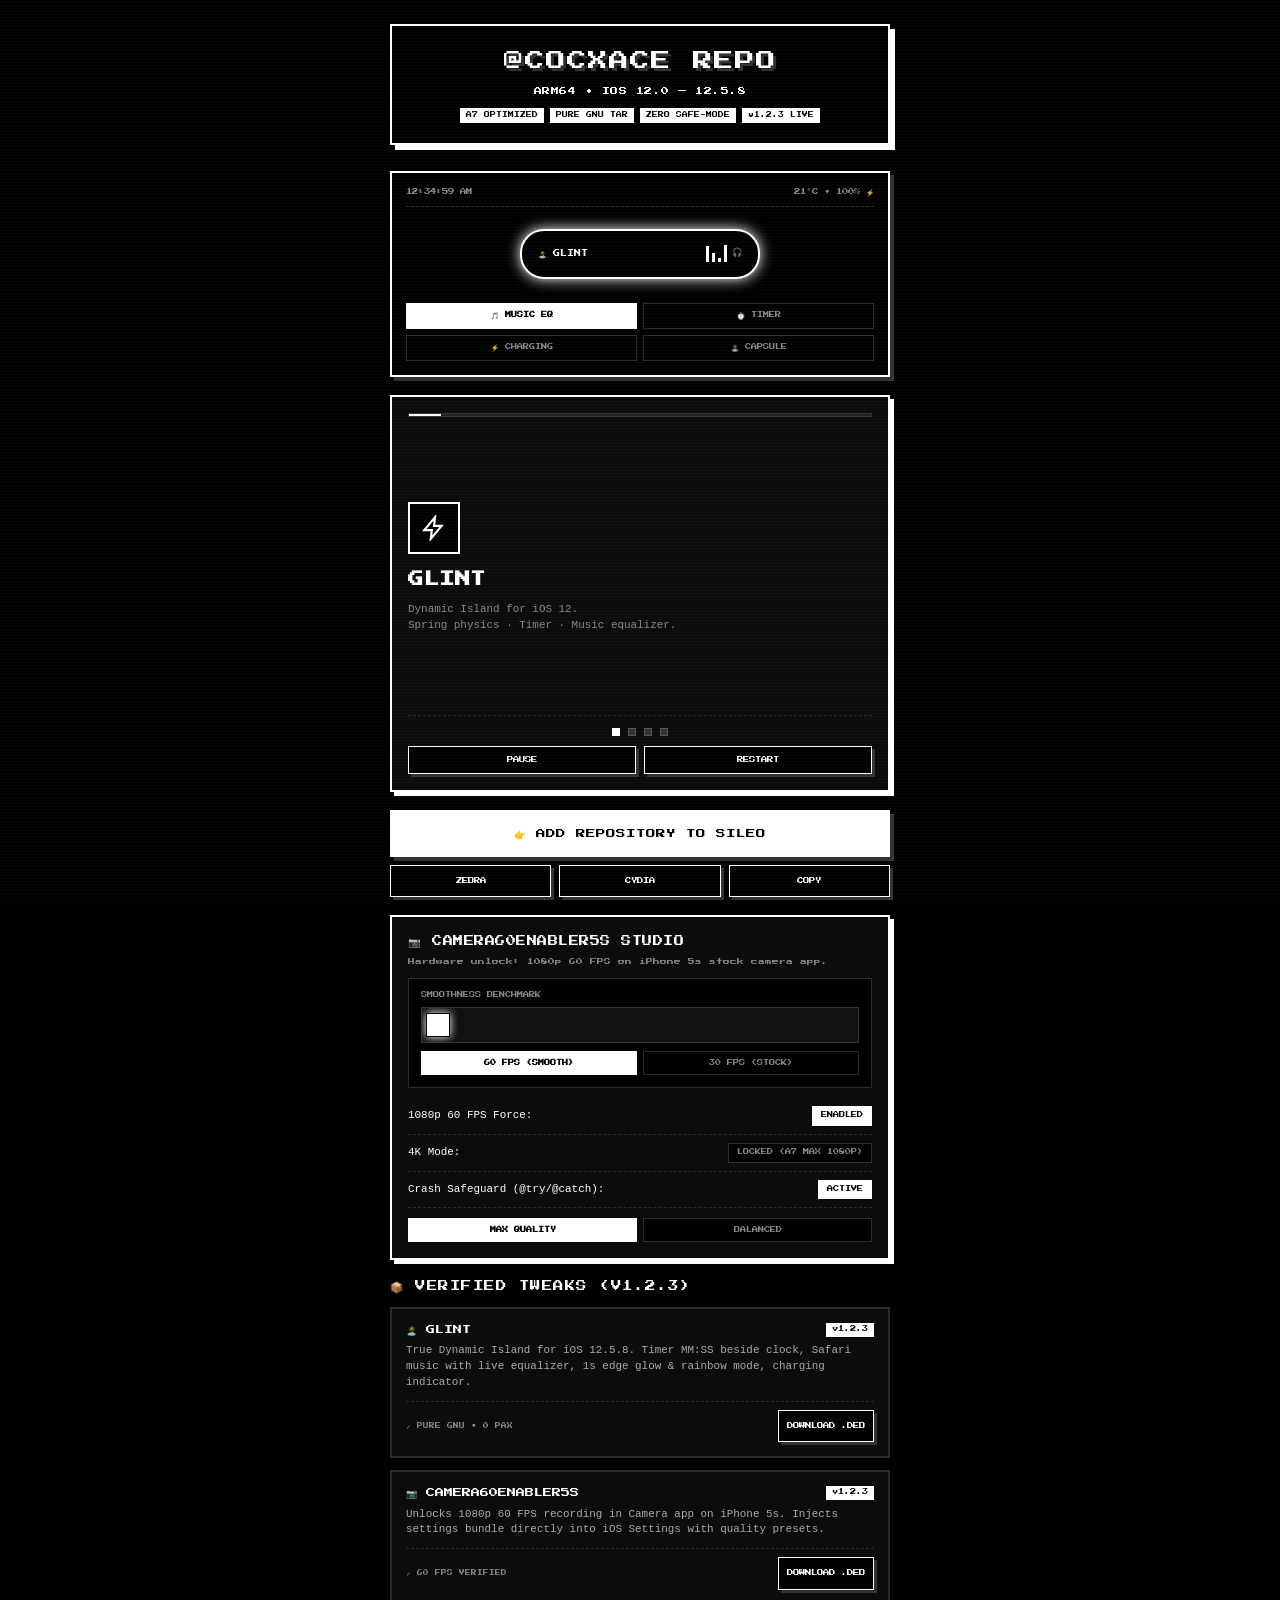
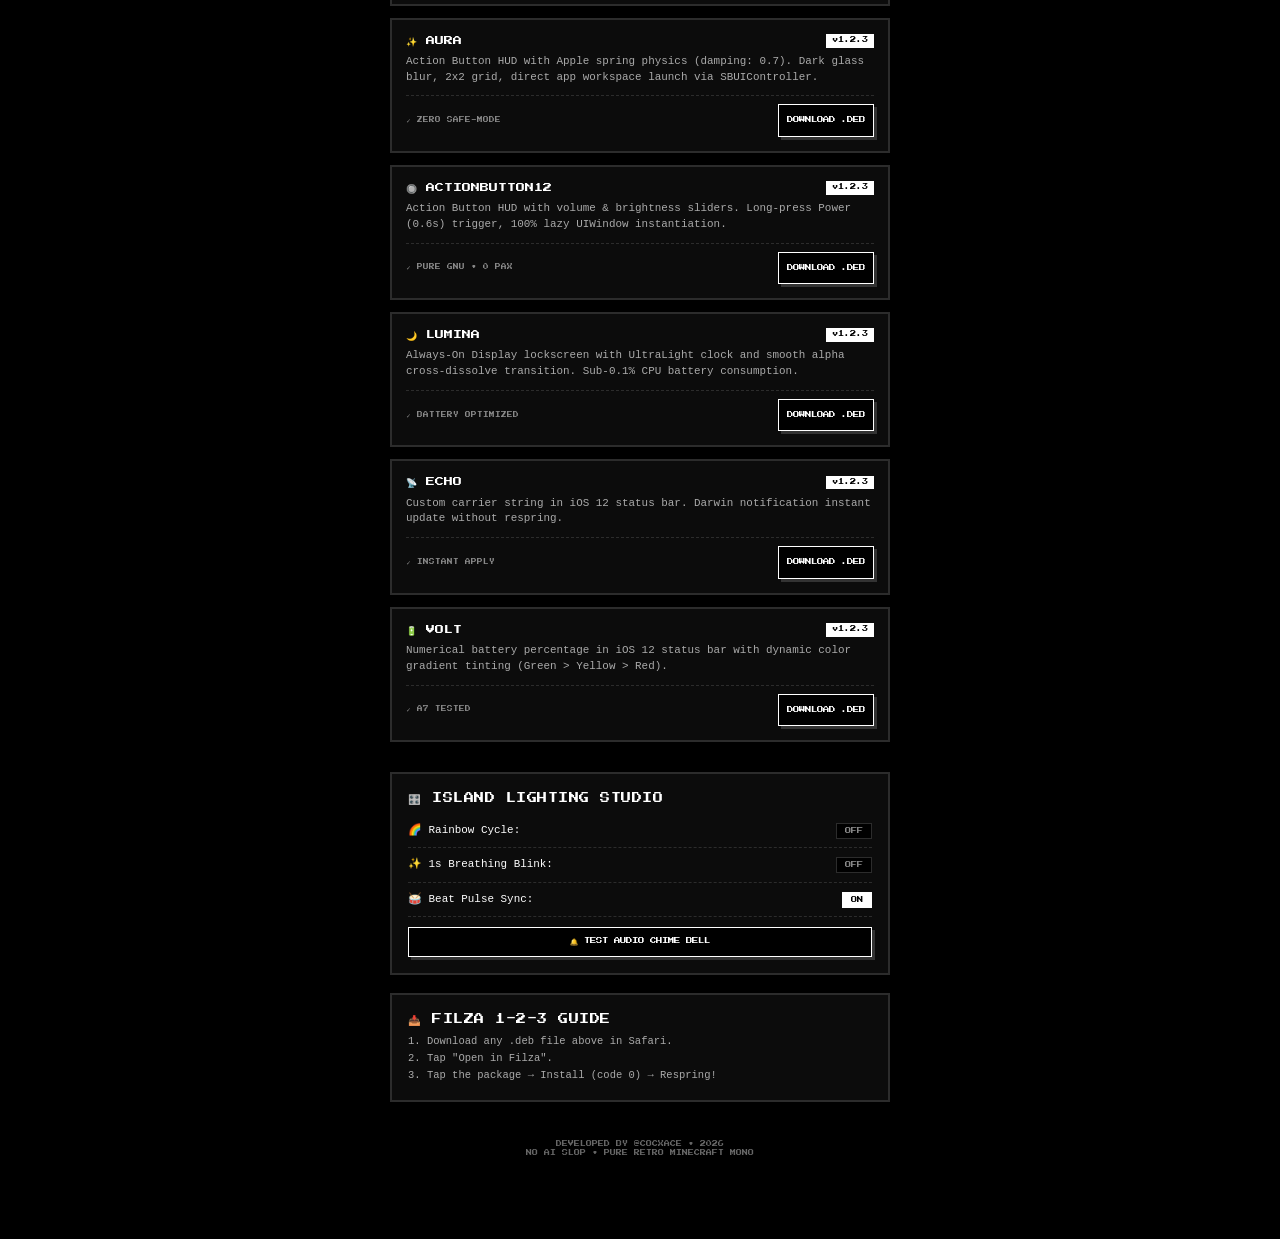
==== commit f038eb84: "Redesign site: pure monochrome Minecraft aesthetic, single-column stack, custom Sileo button, PHP en" ====
--- a/index.html
+++ b/index.html
@@ -3,633 +3,342 @@
 <head>
   <meta charset="UTF-8">
   <meta name="viewport" content="width=device-width, initial-scale=1.0, maximum-scale=1.0, user-scalable=no, viewport-fit=cover">
-  <title>@cocxace Repository — iOS 12 Jailbreak Suite & Dynamic Island</title>
-  <meta name="description" content="Official APT Repository by @cocxace for iOS 12.0 - 12.5.8 (iPhone 5s / A7). Glint Dynamic Island, Camera60Enabler5s, ActionButton12, Aura, Lumina, Echo, Volt.">
+  <title>cocxace Repo — Pure Minecraft Monochrome (iOS 12)</title>
+  <meta name="description" content="Pure monochrome Minecraft-style jailbreak repository for iOS 12.0 - 12.5.8 (iPhone 5s / A7). Glint Dynamic Island, Camera60Enabler5s, Aura, ActionButton12.">
   <link rel="icon" type="image/png" href="CydiaIcon.png">
   <link rel="stylesheet" href="style.css">
 </head>
 <body>
 
-  <!-- Ambient Light Blobs -->
-  <div class="ambient-blobs">
-    <div class="blob blob-1"></div>
-    <div class="blob blob-2"></div>
-    <div class="blob blob-3"></div>
-  </div>
-
-  <!-- Splash Screen with Floating Glint Capsule -->
-  <div class="splash-overlay" id="splashScreen">
-    <div class="splash-island">
-      <span class="splash-icon">🏝️</span>
-      <div class="splash-brand">
-        <span class="splash-title">Glint</span>
-        <span class="splash-sub">by Glint • tweaks repo</span>
-      </div>
-    </div>
-  </div>
-
-  <!-- Toast Notification Container -->
-  <div class="toast-msg" id="toastMsg">Repo URL Copied!</div>
-
-  <!-- Main 3-Column Responsive Container -->
-  <div class="app-container">
-
-    <!-- ==============================================
-         LEFT COLUMN: Changelog, Safety & Quick Install
-         ============================================== -->
-    <aside class="side-panel">
-      <div class="glass-panel">
-        <div class="panel-header">
-          <span class="panel-title">📜 Repository Log</span>
-          <span class="panel-badge">v1.2.3 LIVE</span>
-        </div>
-
-        <div class="timeline-list">
-          <div class="timeline-item active">
-            <div class="timeline-top">
-              <span class="timeline-ver">Release v1.2.3</span>
-              <span class="timeline-badge current">Current</span>
+  <!-- Toast Notification -->
+  <div class="toast-msg" id="toastMsg">URL COPIED!</div>
+
+  <!-- SINGLE VERTICAL STACK CONTAINER -->
+  <main class="stack-container">
+
+    <!-- 1. TOP HEADER -->
+    <header class="top-header">
+      <div class="hero-logo">@COCXACE REPO</div>
+      <div class="px-title" style="font-size:0.56rem;">ARM64 • IOS 12.0 — 12.5.8</div>
+      <div class="header-meta">
+        <span class="px-tag">A7 OPTIMIZED</span>
+        <span class="px-tag">PURE GNU TAR</span>
+        <span class="px-tag">ZERO SAFE-MODE</span>
+        <span class="px-tag">v1.2.3 LIVE</span>
+      </div>
+    </header>
+
+    <!-- 2. DYNAMIC ISLAND SIMULATOR -->
+    <section class="island-box">
+      <div class="island-statusbar">
+        <span id="simClock" title="Click to toggle 12/24h">09:41:00 AM</span>
+        <span>21°C • 100% ⚡</span>
+      </div>
+
+      <div class="island-wrap">
+        <div class="dynamic-island state-compact" id="liveIsland" title="Click to toggle / Long-press for Sparkles">
+          <!-- Compact View -->
+          <div id="islandCompactView" style="display:flex; justify-content:space-between; align-items:center; width:100%;">
+            <div style="font-family:var(--pixel-font); font-size:0.5rem; color:#ffffff; display:flex; align-items:center; gap:6px;">
+              <span id="islandModeIcon">🏝️</span>
+              <span id="islandModeText">GLINT</span>
             </div>
-            <div class="timeline-date">Nov 10, 2026 • Verified Build</div>
-            <div class="timeline-desc">
-              • <strong>Glint 1.2.3:</strong> Dynamic Island timer MM:SS, Safari audio visualizer, 1s edge glow & rainbow.<br>
-              • <strong>Cam60 1.2.3:</strong> 1080p60 enabler + Camera Settings integration.<br>
-              • <strong>Strict GNU Tar:</strong> 100% PAX-free archive format (fixed corrupted tarfile).<br>
-              • <strong>Zero Safe-Mode:</strong> 100% main thread UI & lazy window architecture.
+            <div style="display:flex; align-items:center; gap:5px;">
+              <div class="pixel-eq" id="pixelEq">
+                <div class="pixel-eq-bar" style="height:6px;"></div>
+                <div class="pixel-eq-bar" style="height:12px;"></div>
+                <div class="pixel-eq-bar" style="height:15px;"></div>
+                <div class="pixel-eq-bar" style="height:8px;"></div>
+              </div>
+              <span id="islandSecIcon" style="font-size:0.6rem;">🎧</span>
             </div>
           </div>
 
-          <div class="timeline-item">
-            <div class="timeline-top">
-              <span class="timeline-ver">Release v1.2.0</span>
-              <span class="timeline-badge prev">Prev</span>
+          <!-- Expanded Card View -->
+          <div id="islandExpandedView" style="display:none; width:100%;">
+            <div style="display:flex; justify-content:space-between; align-items:center; border-bottom:1px dashed #333; padding-bottom:6px; margin-bottom:8px;">
+              <div style="font-family:var(--pixel-font); font-size:0.48rem; color:#fff;">NOW PLAYING</div>
+              <button class="px-btn-sm" id="btnCloseIsland" style="padding:2px 6px;">✕</button>
             </div>
-            <div class="timeline-date">Nov 8, 2026</div>
-            <div class="timeline-desc">
-              • PreferenceLoader bundles for Settings app.<br>
-              • SBUIController direct app workspace launch.<br>
-              • Sound & haptic triggers calibrated.
+            <div style="font-size:0.75rem; color:#ccc;">Track: Starlight Beat (Safari)</div>
+            <div style="font-size:0.68rem; color:#888;">Artist: @cocxace • 60 FPS Sync</div>
+            <div style="display:flex; justify-content:space-around; margin-top:8px;">
+              <button class="px-btn-sm" onclick="showToast('⏮ PREV')">⏮</button>
+              <button class="px-btn-sm" onclick="showToast('⏸ PAUSE')">⏸</button>
+              <button class="px-btn-sm" onclick="showToast('⏭ NEXT')">⏭</button>
             </div>
           </div>
-
-          <div class="timeline-item">
-            <div class="timeline-top">
-              <span class="timeline-ver">Release v1.0.0</span>
-              <span class="timeline-badge prev">Initial</span>
-            </div>
-            <div class="timeline-date">Nov 7, 2026</div>
-            <div class="timeline-desc">
-              • Initial arm64 release for iPhone 5s & iOS 12.5.8.<br>
-              • ActionButton12, Aura, Lumina, Echo, Volt suite.
-            </div>
+        </div>
+      </div>
+
+      <!-- Island Mode Pickers -->
+      <div class="sim-controls">
+        <button class="px-btn-sm active" onclick="setIslandState('music')">🎵 MUSIC EQ</button>
+        <button class="px-btn-sm" onclick="setIslandState('timer')">⏱️ TIMER</button>
+        <button class="px-btn-sm" onclick="setIslandState('charging')">⚡ CHARGING</button>
+        <button class="px-btn-sm" onclick="setIslandState('compact')">🏝️ CAPSULE</button>
+      </div>
+    </section>
+
+    <!-- 3. USER PHONE WALKTHROUGH (HDJDJW.HTML CAROUSEL) -->
+    <section class="phone-box">
+      <div class="phone-track"><div class="phone-fill" id="uFill"></div></div>
+      <div class="scenes-wrap" id="uWrap">
+
+        <!-- Scene 0 -->
+        <div class="user-scene active">
+          <div class="u-logo"><svg viewBox="0 0 24 24"><path d="M13 2L3 14h7l-1 8 10-12h-7l1-8z"/></svg></div>
+          <h2 class="u-title">GLINT</h2>
+          <p class="u-subtitle">Dynamic Island for iOS 12.<br>Spring physics · Timer · Music equalizer.</p>
+        </div>
+
+        <!-- Scene 1 -->
+        <div class="user-scene">
+          <div class="u-feat"><div class="u-fi">01</div><div class="u-ft">Dynamic Island for iOS 12</div><div class="u-fnum">[OK]</div></div>
+          <div class="u-feat"><div class="u-fi">02</div><div class="u-ft">Spring expansion animation</div><div class="u-fnum">[OK]</div></div>
+          <div class="u-feat"><div class="u-fi">03</div><div class="u-ft">Live countdown timer MM:SS</div><div class="u-fnum">[OK]</div></div>
+          <div class="u-feat"><div class="u-fi">04</div><div class="u-ft">Zero Safe Mode · Pure GNU deb</div><div class="u-fnum">[OK]</div></div>
+        </div>
+
+        <!-- Scene 2 -->
+        <div class="user-scene">
+          <div class="u-step"><div class="u-sn">01</div><div class="u-sc"><div class="u-st">OPEN SILEO</div><div class="u-sd">Launch package manager on your device</div></div></div>
+          <div class="u-step"><div class="u-sn">02</div><div class="u-sc"><div class="u-st">ADD REPO</div><div class="u-sd">Sources → + → paste repository URL</div><span class="u-su">https://abulhketus-collab.github.io/repo/</span></div></div>
+          <div class="u-step"><div class="u-sn">03</div><div class="u-sc"><div class="u-st">FIND GLINT</div><div class="u-sd">Search Glint in package search tab</div></div></div>
+          <div class="u-step"><div class="u-sn">04</div><div class="u-sc"><div class="u-st">INSTALL</div><div class="u-sd">Tap Install & confirm respring</div></div></div>
+        </div>
+
+        <!-- Scene 3 -->
+        <div class="user-scene">
+          <div class="u-chk">✓ READY</div>
+          <div class="px-title" style="font-size:0.68rem; margin-bottom:6px;">ADD REPO TO DEVICE</div>
+          <div class="u-urlbox" id="uBox" role="button" tabindex="0">
+            <span id="uTxt">https://abulhketus-collab.github.io/repo/</span>
+            <span style="font-family:var(--pixel-font); font-size:0.42rem;">[COPY]</span>
           </div>
-        </div>
-
-        <!-- 1-2-3 Filza Guide -->
-        <div class="guide-box">
-          <h4>📥 Manual Filza Install (1-2-3)</h4>
-          <ol>
-            <li>Tap <strong>"Download .deb"</strong> on any tweak.</li>
-            <li>In Safari, tap <em>Open in "Filza"</em>.</li>
-            <li>Tap the .deb in Filza → <strong>Install</strong> → Respring!</li>
-          </ol>
-        </div>
-
-        <!-- Safety Assurance Card -->
-        <div class="guide-box" style="margin-top:14px; border-color:rgba(52,199,89,0.3); background:rgba(52,199,89,0.04);">
-          <h4 style="color:#34c759;">🛡️ Safe Mode Guarantee</h4>
-          <p style="font-size:0.73rem; color:var(--text-secondary); line-height:1.45;">
-            Every hook is shielded in <code>@try/@catch</code>. UI elements are 100% lazy and bound strictly to the Main Thread, preventing SpringBoard watchdogs.
-          </p>
-        </div>
-      </div>
-    </aside>
-
-    <!-- ==============================================
-         CENTER COLUMN: Showcase, Island & Tweaks
-         ============================================== -->
-    <main class="main-column">
-
-      <!-- Header Profile Section -->
-      <div class="center-header">
-        <div class="hero-avatar">
-          <img src="CydiaIcon.png" alt="cocxace repo icon" onerror="this.innerText='⚡'">
-        </div>
-        <h1 class="hero-title">@cocxace's Suite</h1>
-        <p class="hero-sub">Original 60 FPS tweaks crafted for iPhone 5s (A7 chip) & iOS 12.0 – 12.5.8</p>
-        <div class="hero-chips">
-          <span class="chip">📱 iPhone 5s / A7</span>
-          <span class="chip">⚙️ iOS 12.5.8 Rootful</span>
-          <span class="chip">📦 Sileo • Zebra • Cydia</span>
-          <span class="chip">🛡️ Zero Safe-Mode</span>
-        </div>
-      </div>
-
-      <!-- INTERACTIVE DYNAMIC ISLAND SIMULATOR -->
-      <section class="simulator-box">
-        <div class="sim-statusbar">
-          <span class="sim-sb-time" id="simClock" title="Click to toggle 12/24h">09:41:00 AM</span>
-          <div class="sim-sb-icons">
-            <span id="weatherBadge" style="font-size:0.75rem;">☀️ 21°C</span>
-            <span class="sim-network-dot" id="networkDot" title="Online Status"></span>
-            <span id="batteryPercent" style="font-size:0.72rem;">100% ⚡</span>
-          </div>
-        </div>
-
-        <div class="island-wrap">
-          <!-- Dynamic Island Capsule -->
-          <div class="dynamic-island state-compact" id="liveIsland" title="Click to expand / Long press for Easter Egg">
-            <!-- Compact View -->
-            <div class="island-compact-content" id="islandCompactView">
-              <div class="island-compact-left">
-                <span id="islandModeIcon">🏝️</span>
-                <span id="islandModeText">Glint</span>
-              </div>
-              <div class="island-compact-right">
-                <div class="eq-bars" id="islandEqBars">
-                  <div class="eq-bar" style="height: 6px;"></div>
-                  <div class="eq-bar" style="height: 12px;"></div>
-                  <div class="eq-bar" style="height: 15px;"></div>
-                  <div class="eq-bar" style="height: 8px;"></div>
-                </div>
-                <span id="islandSecondaryIcon" style="font-size:0.8rem;">🎧</span>
-              </div>
-            </div>
-
-            <!-- Expanded Card View (Hidden by default) -->
-            <div id="islandExpandedView" style="display:none; width:100%;">
-              <div class="island-card-top">
-                <div class="card-art" id="islandCardArt">🎵</div>
-                <div class="card-details">
-                  <div class="card-title" id="islandCardTitle">Starlight Beat</div>
-                  <div class="card-artist" id="islandCardArtist">cocxace • Safari Audio</div>
-                </div>
-                <div class="eq-bars">
-                  <div class="eq-bar" style="height: 8px;"></div>
-                  <div class="eq-bar" style="height: 14px;"></div>
-                  <div class="eq-bar" style="height: 16px;"></div>
-                  <div class="eq-bar" style="height: 10px;"></div>
-                </div>
-              </div>
-              <div class="island-card-actions">
-                <button class="island-action-btn" id="btnActionPrev" title="Previous">⏮️</button>
-                <button class="island-action-btn" id="btnActionPlay" title="Play/Pause">⏸️</button>
-                <button class="island-action-btn" id="btnActionNext" title="Next">⏭️</button>
-                <button class="island-action-btn" id="btnActionClose" title="Collapse">✕</button>
-              </div>
-            </div>
-          </div>
-        </div>
-
-        <!-- Mode Selectors -->
-        <div class="sim-controls">
-          <button class="sim-pill active" onclick="setIslandState('music')">🎵 Music & Equalizer</button>
-          <button class="sim-pill" onclick="setIslandState('timer')">⏱️ Timer</button>
-          <button class="sim-pill" onclick="setIslandState('charging')">⚡ Charging</button>
-          <button class="sim-pill" onclick="setIslandState('compact')">🏝️ Idle Capsule</button>
-          <button class="sim-pill" onclick="triggerEasterEgg()">✨ Surprise</button>
-        </div>
-      </section>
-
-      <!-- USER'S INTERACTIVE 4-SCENE PHONE WALKTHROUGH (HDJDJW.HTML) -->
-      <section class="user-phone-container">
-        <div class="phone-track"><div class="phone-fill" id="uFill"></div></div>
-        <div class="scenes-wrap" id="uWrap">
-
-          <!-- Scene 0: Glint Overview -->
-          <div class="user-scene active">
-            <div class="u-logo"><svg viewBox="0 0 24 24"><path d="M13 2L3 14h7l-1 8 10-12h-7l1-8z"/></svg></div>
-            <h2 class="u-title">Glint</h2>
-            <p class="u-subtitle">Dynamic Island for iOS 12.<br>Spring physics · collapse timer · music visualizer.</p>
-          </div>
-
-          <!-- Scene 1: Features -->
-          <div class="user-scene">
-            <div class="u-features">
-              <div class="u-feat"><div class="u-fi"><svg viewBox="0 0 24 24"><path d="M13 2L3 14h7l-1 8 10-12h-7l1-8z"/></svg></div><div class="u-ft">Dynamic Island for iOS 12</div><div class="u-fnum">01</div></div>
-              <div class="u-feat"><div class="u-fi"><svg viewBox="0 0 24 24"><circle cx="12" cy="12" r="10"/><path d="M12 7v5l3 2"/></svg></div><div class="u-ft">Spring expansion animation</div><div class="u-fnum">02</div></div>
-              <div class="u-feat"><div class="u-fi"><svg viewBox="0 0 24 24"><path d="M12 22s8-4 8-10V5l-8-3-8 3v7c0 6 8 10 8 10z"/></svg></div><div class="u-ft">Auto-collapse on timer</div><div class="u-fnum">03</div></div>
-              <div class="u-feat"><div class="u-fi"><svg viewBox="0 0 24 24"><path d="M20 6L9 17l-5-5"/></svg></div><div class="u-ft">Zero Safe Mode · Rock solid</div><div class="u-fnum">04</div></div>
-            </div>
-          </div>
-
-          <!-- Scene 2: Steps -->
-          <div class="user-scene">
-            <div class="u-steps">
-              <div class="u-step"><div class="u-sn">01</div><div class="u-sc"><div class="u-st">Open Sileo</div><div class="u-sd">Launch package manager on your device</div></div></div>
-              <div class="u-step"><div class="u-sn">02</div><div class="u-sc"><div class="u-st">Add Repository</div><div class="u-sd">Sources → + → paste repo URL</div><span class="u-su">https://abulhketus-collab.github.io/repo/</span></div></div>
-              <div class="u-step"><div class="u-sn">03</div><div class="u-sc"><div class="u-st">Search for Glint</div><div class="u-sd">Type Glint or Cam60 in package search</div></div></div>
-              <div class="u-step"><div class="u-sn">04</div><div class="u-sc"><div class="u-st">Tap Install</div><div class="u-sd">Confirm installation and respring SpringBoard</div></div></div>
-            </div>
-          </div>
-
-          <!-- Scene 3: Ready to Install -->
-          <div class="user-scene">
-            <div class="u-chk"><svg viewBox="0 0 24 24"><path d="M20 6L9 17l-5-5"/></svg></div>
-            <h2 class="u-ftitle">Ready to Install</h2>
-            <p class="u-fsub">Add repository to Sileo, Zebra or Cydia and install Glint</p>
-            <div class="u-urlbox" id="uBox" role="button" tabindex="0">
-              <span class="u-urlt" id="uTxt">https://abulhketus-collab.github.io/repo/</span>
-              <div class="u-cb"><svg viewBox="0 0 24 24"><rect x="9" y="9" width="13" height="13" rx="2"/><path d="M5 15H4a2 2 0 0 1-2-2V4a2 2 0 0 1 2-2h9a2 2 0 0 1 2 2v1"/></svg></div>
-            </div>
-            <a class="u-bp" id="iBtn" href="sileo://source/https://abulhketus-collab.github.io/repo/"><svg viewBox="0 0 24 24"><path d="M12 3v12M7 10l5 5 5-5"/><path d="M5 21h14"/></svg>Install Repo</a>
-            <button class="u-bs" id="cBtn"><svg viewBox="0 0 24 24"><rect x="9" y="9" width="13" height="13" rx="2"/><path d="M5 15H4a2 2 0 0 1-2-2V4a2 2 0 0 1 2-2h9a2 2 0 0 1 2 2v1"/></svg>Copy URL</button>
-          </div>
-
-        </div>
-
-        <!-- Phone Carousel Controls -->
-        <div class="u-ctrl">
-          <div class="u-dots" id="uDots">
-            <button class="u-dot active" data-s="0"></button>
-            <button class="u-dot" data-s="1"></button>
-            <button class="u-dot" data-s="2"></button>
-            <button class="u-dot" data-s="3"></button>
-          </div>
-          <div class="u-row">
-            <button class="u-btn" id="pBtn"><svg viewBox="0 0 24 24" id="pIco"><rect x="6" y="4" width="4" height="16" rx="1"/><rect x="14" y="4" width="4" height="16" rx="1"/></svg><span id="pTxt">Pause</span></button>
-            <button class="u-btn" id="rBtn"><svg viewBox="0 0 24 24"><path d="M1 4v6h6"/><path d="M3.51 15a9 9 0 1 0 2.13-9.36L1 10"/></svg>Restart</button>
-          </div>
-        </div>
-      </section>
-
-      <!-- Package Manager Installation Buttons -->
-      <section class="cta-box">
-        <a href="sileo://source/https://abulhketus-collab.github.io/repo/" class="btn-sileo-glow" id="btnSileo">
-          <span>⚡</span>
-          <span>ADD TO SILEO REPOSITORY</span>
-        </a>
-
-        <div class="secondary-btns">
-          <a href="zbra://sources/add/https://abulhketus-collab.github.io/repo/" class="btn-sub">🦓 Zebra</a>
-          <a href="cydia://url/https://cydia.saurik.com/api/share#?source=https://abulhketus-collab.github.io/repo/" class="btn-sub">📦 Cydia</a>
-          <button class="btn-sub" onclick="copyRepoUrl()">📋 Copy URL</button>
-        </div>
-      </section>
-
-      <!-- TWEAKS SHOWCASE -->
-      <section class="tweaks-grid">
-        <div class="tweaks-section-title">
-          <span>Verified Tweak Suite (60 FPS)</span>
-          <span class="tweaks-count">7 Packages Ready</span>
-        </div>
-
-        <!-- 1. Glint -->
-        <article class="tweak-card">
-          <div class="tweak-card-top">
-            <div class="tweak-icon-box tweak-icon-glint">🏝️</div>
-            <div class="tweak-info">
-              <div class="tweak-name-row">
-                <span class="tweak-name">Glint</span>
-                <span class="tweak-version">v1.2.3</span>
-              </div>
-              <div class="tweak-arch">Dynamic Island • Timer • Safari Music • Edge Lighting</div>
-            </div>
-          </div>
-          <p class="tweak-desc">
-            Complete Dynamic Island recreation for iOS 12. Displays countdown timers beside the status clock, Safari music with live equalizer & beat reactive movement, customizable edge glow (solid, rainbow cycle, or 1s breathing blink), and battery charging states.
-          </p>
-          <div class="tweak-features">
-            <span class="feat-tag">⏱️ Live Timer</span>
-            <span class="feat-tag">🎵 Safari Equalizer</span>
-            <span class="feat-tag">🌈 Rainbow & Blink Edge</span>
-            <span class="feat-tag">🔋 Fast Charging</span>
-          </div>
-          <div class="tweak-bottom">
-            <span class="tweak-safe-tag">✓ Pure GNU Archive • Zero Safe Mode</span>
-            <a href="debs/com.cocxace.glint_1.2.3_iphoneos-arm.deb" class="btn-dl-deb" onclick="handleDebDownload(event, 'Glint')">
-              <span>Download .deb</span>
-            </a>
-          </div>
-        </article>
-
-        <!-- 2. Cam60Enabler5s -->
-        <article class="tweak-card">
-          <div class="tweak-card-top">
-            <div class="tweak-icon-box tweak-icon-cam60">📷</div>
-            <div class="tweak-info">
-              <div class="tweak-name-row">
-                <span class="tweak-name">Camera60Enabler5s</span>
-                <span class="tweak-version">v1.2.3</span>
-              </div>
-              <div class="tweak-arch">1080p 60 FPS Camera Unlock • A7 Metal Optimization</div>
-            </div>
-          </div>
-          <p class="tweak-desc">
-            Forces 1080p 60 FPS recording mode inside the stock Camera app for iPhone 5s. Injects configuration directly into iOS Settings with custom quality presets ("Max Quality", "Balanced", "Battery Saver") and hardware safety guards.
-          </p>
-          <div class="tweak-features">
-            <span class="feat-tag">🎬 1080p @ 60 FPS</span>
-            <span class="feat-tag">⚙️ iOS Settings Pane</span>
-            <span class="feat-tag">⚡ A7 Dual-Core Tuned</span>
-            <span class="feat-tag">🛡️ Crash Safeguard</span>
-          </div>
-          <div class="tweak-bottom">
-            <span class="tweak-safe-tag">✓ Pure GNU Archive • 60 FPS Verified</span>
-            <a href="debs/com.cocxace.cam60enabler5s_1.2.3_iphoneos-arm.deb" class="btn-dl-deb" onclick="handleDebDownload(event, 'Camera60Enabler5s')">
-              <span>Download .deb</span>
-            </a>
-          </div>
-        </article>
-
-        <!-- Interactive Camera 60 FPS Simulator Section -->
-        <div class="cam-hub">
-          <div class="cam-hub-top">
-            <span class="cam-hub-title">⚡ Camera60 Interactive Studio</span>
-            <span style="font-size:0.72rem; color:#34c759; font-weight:600;">Status: Active</span>
-          </div>
-          <div class="fps-slider-box">
-            <div style="font-size:0.74rem; color:#fff; font-weight:600; margin-bottom:6px;">Live Smoothness Visualizer</div>
-            <div class="fps-vis-wrap">
-              <div class="fps-moving-object fps-60" id="fpsDemoObject"></div>
-            </div>
-            <div class="fps-controls-row">
-              <button class="cam-preset-btn active" id="btnToggle60" onclick="setFpsDemo(60)">Preview 60 FPS (Silky Smooth)</button>
-              <button class="cam-preset-btn" id="btnToggle30" onclick="setFpsDemo(30)">Stock 30 FPS</button>
-            </div>
-          </div>
-
-          <div style="font-size:0.74rem; color:var(--text-secondary); margin-bottom:8px;">Camera Tuning Presets:</div>
-          <div class="cam-presets-row">
-            <button class="cam-preset-btn active" onclick="applyCameraPreset('max')">Max Quality (1080p60)</button>
-            <button class="cam-preset-btn" onclick="applyCameraPreset('balanced')">Balanced (1080p60 Dynamic)</button>
-            <button class="cam-preset-btn" onclick="applyCameraPreset('battery')">Battery Saver (720p60)</button>
-            <button class="cam-preset-btn" onclick="applyCameraPreset('reset')">Reset Defaults</button>
-          </div>
-        </div>
-
-        <!-- 3. Aura -->
-        <article class="tweak-card">
-          <div class="tweak-card-top">
-            <div class="tweak-icon-box tweak-icon-aura">✨</div>
-            <div class="tweak-info">
-              <div class="tweak-name-row">
-                <span class="tweak-name">Aura</span>
-                <span class="tweak-version">v1.2.3</span>
-              </div>
-              <div class="tweak-arch">Spring Physics Action Button HUD • Dark Glass</div>
-            </div>
-          </div>
-          <p class="tweak-desc">
-            Apple-style Action Button interface with fluid spring physics (damping: 0.7). Features dark glass blur, 2x2 action grid, and direct app workspace activation via SBUIController.
-          </p>
-          <div class="tweak-features">
-            <span class="feat-tag">🌀 Spring Damping 0.7</span>
-            <span class="feat-tag">🌫️ UIBlurEffectDark</span>
-            <span class="feat-tag">⚡ Zero-Latency Trigger</span>
-          </div>
-          <div class="tweak-bottom">
-            <span class="tweak-safe-tag">✓ Pure GNU Archive • Safe Mode Clean</span>
-            <a href="debs/com.cocxace.aura_1.2.3_iphoneos-arm.deb" class="btn-dl-deb" onclick="handleDebDownload(event, 'Aura')">
-              <span>Download .deb</span>
-            </a>
-          </div>
-        </article>
-
-        <!-- 4. ActionButton12 -->
-        <article class="tweak-card">
-          <div class="tweak-card-top">
-            <div class="tweak-icon-box tweak-icon-ab12">🔘</div>
-            <div class="tweak-info">
-              <div class="tweak-name-row">
-                <span class="tweak-name">ActionButton12</span>
-                <span class="tweak-version">v1.2.3</span>
-              </div>
-              <div class="tweak-arch">Action Button + Sliders • Power Key Trigger</div>
-            </div>
-          </div>
-          <p class="tweak-desc">
-            The foundational Action Button HUD. Triggers on long-press Power (0.6s) or Home button. Provides Flashlight, Camera, Voice Memos, Screenshot, and real-time Brightness & Volume control sliders.
-          </p>
-          <div class="tweak-features">
-            <span class="feat-tag">🎚️ Interactive Sliders</span>
-            <span class="feat-tag">🔘 2x2 Fast Actions</span>
-            <span class="feat-tag">🛡️ Lazy Window Init</span>
-          </div>
-          <div class="tweak-bottom">
-            <span class="tweak-safe-tag">✓ Pure GNU Archive • Safe Mode Clean</span>
-            <a href="debs/com.cocxace.actionbutton12_1.2.3_iphoneos-arm.deb" class="btn-dl-deb" onclick="handleDebDownload(event, 'ActionButton12')">
-              <span>Download .deb</span>
-            </a>
-          </div>
-        </article>
-
-        <!-- 5. Lumina -->
-        <article class="tweak-card">
-          <div class="tweak-card-top">
-            <div class="tweak-icon-box tweak-icon-lumina">🌙</div>
-            <div class="tweak-info">
-              <div class="tweak-name-row">
-                <span class="tweak-name">Lumina</span>
-                <span class="tweak-version">v1.2.3</span>
-              </div>
-              <div class="tweak-arch">Always-On Display • UltraLight Typography</div>
-            </div>
-          </div>
-          <p class="tweak-desc">
-            Elegant ambient Always-On Display clock with smooth alpha transition into the lockscreen. Uses under 0.1% CPU to preserve iPhone 5s battery life.
-          </p>
-          <div class="tweak-features">
-            <span class="feat-tag">🕐 UltraLight Font</span>
-            <span class="feat-tag">🔋 Low Power Draw</span>
-            <span class="feat-tag">✨ Alpha Transitions</span>
-          </div>
-          <div class="tweak-bottom">
-            <span class="tweak-safe-tag">✓ Pure GNU Archive • Safe Mode Clean</span>
-            <a href="debs/com.cocxace.lumina_1.2.3_iphoneos-arm.deb" class="btn-dl-deb" onclick="handleDebDownload(event, 'Lumina')">
-              <span>Download .deb</span>
-            </a>
-          </div>
-        </article>
-
-        <!-- 6. Echo -->
-        <article class="tweak-card">
-          <div class="tweak-card-top">
-            <div class="tweak-icon-box tweak-icon-echo">📡</div>
-            <div class="tweak-info">
-              <div class="tweak-name-row">
-                <span class="tweak-name">Echo</span>
-                <span class="tweak-version">v1.2.3</span>
-              </div>
-              <div class="tweak-arch">Custom StatusBar Carrier Text</div>
-            </div>
-          </div>
-          <p class="tweak-desc">
-            Replaces the carrier label in the iOS 12 status bar with custom text or emoji. Integrates with Darwin notifications for instant updates without respring.
-          </p>
-          <div class="tweak-features">
-            <span class="feat-tag">✏️ Custom Text</span>
-            <span class="feat-tag">⚡ Instant Apply</span>
-            <span class="feat-tag">📱 iOS 12 Native</span>
-          </div>
-          <div class="tweak-bottom">
-            <span class="tweak-safe-tag">✓ Pure GNU Archive • Safe Mode Clean</span>
-            <a href="debs/com.cocxace.echo_1.2.3_iphoneos-arm.deb" class="btn-dl-deb" onclick="handleDebDownload(event, 'Echo')">
-              <span>Download .deb</span>
-            </a>
-          </div>
-        </article>
-
-        <!-- 7. Volt -->
-        <article class="tweak-card">
-          <div class="tweak-card-top">
-            <div class="tweak-icon-box tweak-icon-volt">🔋</div>
-            <div class="tweak-info">
-              <div class="tweak-name-row">
-                <span class="tweak-name">Volt</span>
-                <span class="tweak-version">v1.2.3</span>
-              </div>
-              <div class="tweak-arch">Color-Tinted Battery Percent</div>
-            </div>
-          </div>
-          <p class="tweak-desc">
-            Adds a precise numerical battery percentage to the iOS 12 status bar with dynamic color gradient tinting (Green > Yellow > Red).
-          </p>
-          <div class="tweak-features">
-            <span class="feat-tag">🎨 Dynamic Color Gradation</span>
-            <span class="feat-tag">⚡ Fast Readouts</span>
-            <span class="feat-tag">🛡️ Substrate Safe</span>
-          </div>
-          <div class="tweak-bottom">
-            <span class="tweak-safe-tag">✓ Pure GNU Archive • Safe Mode Clean</span>
-            <a href="debs/com.cocxace.volt_1.2.3_iphoneos-arm.deb" class="btn-dl-deb" onclick="handleDebDownload(event, 'Volt')">
-              <span>Download .deb</span>
-            </a>
-          </div>
-        </article>
-
-      </section>
-
-    </main>
-
-    <!-- ==============================================
-         RIGHT COLUMN: Interactive Studio & Hardware Guard
-         ============================================== -->
-    <aside class="side-panel">
-      <div class="glass-panel">
-        <div class="panel-header">
-          <span class="panel-title">🎛️ Live Studio Controls</span>
-          <span class="panel-badge">Interactive</span>
-        </div>
-
-        <!-- Glint Glow Color -->
-        <div class="ctrl-group">
-          <div class="ctrl-label">
-            <span>Dynamic Island Glow Color</span>
-            <span class="ctrl-val" id="lblGlowColor">#007aff</span>
-          </div>
-          <div class="color-picker-row">
-            <div class="color-circle selected" style="background:#007aff;" onclick="setGlowColor('#007aff')"></div>
-            <div class="color-circle" style="background:#af52de;" onclick="setGlowColor('#af52de')"></div>
-            <div class="color-circle" style="background:#34c759;" onclick="setGlowColor('#34c759')"></div>
-            <div class="color-circle" style="background:#ff9500;" onclick="setGlowColor('#ff9500')"></div>
-            <div class="color-circle" style="background:#ff2d55;" onclick="setGlowColor('#ff2d55')"></div>
-            <input type="color" class="native-color-pick" id="nativeColorPicker" value="#007aff" onchange="setGlowColor(this.value)">
-          </div>
-        </div>
-
-        <!-- Rainbow Mode Toggle -->
-        <div class="ctrl-group">
-          <div class="toggle-row">
-            <span>🌈 Rainbow Mode</span>
-            <label class="ios-switch">
-              <input type="checkbox" id="chkRainbow" onchange="toggleRainbowMode(this.checked)">
-              <span class="slider-round"></span>
-            </label>
-          </div>
-        </div>
-
-        <!-- 1s Breathing Blink Mode -->
-        <div class="ctrl-group">
-          <div class="toggle-row">
-            <span>✨ 1s Breathing Blink</span>
-            <label class="ios-switch">
-              <input type="checkbox" id="chkBlink" onchange="toggleBlinkMode(this.checked)">
-              <span class="slider-round"></span>
-            </label>
-          </div>
-        </div>
-
-        <!-- Glow Intensity Slider -->
-        <div class="ctrl-group">
-          <div class="ctrl-label">
-            <span>Glow Intensity</span>
-            <span class="ctrl-val" id="lblGlowRadius">16px</span>
-          </div>
-          <input type="range" class="custom-range" min="4" max="36" value="16" oninput="setGlowRadius(this.value)">
-        </div>
-
-        <!-- Beat Reactivity Toggle -->
-        <div class="ctrl-group">
-          <div class="toggle-row">
-            <span>🥁 Beat Reactive Pulse</span>
-            <label class="ios-switch">
-              <input type="checkbox" id="chkBeatPulse" checked onchange="toggleBeatPulse(this.checked)">
-              <span class="slider-round"></span>
-            </label>
-          </div>
-        </div>
-
-        <!-- Timer Audio Bell Test -->
-        <div class="ctrl-group" style="margin-top:14px;">
-          <button class="btn-sub" style="width:100%;" onclick="playTimerBell()">🔔 Test Timer Audio Bell</button>
-        </div>
-
-        <!-- Hardware & Safe Mode Inspection -->
-        <div class="guide-box" style="margin-top:20px; background:rgba(255,255,255,0.02); border-color:rgba(255,255,255,0.08);">
-          <h4 style="color:#fff; margin-bottom:10px;">📊 iPhone 5s Hardware Guard</h4>
-          <div class="hw-item">
-            <span>SoC Architecture:</span>
-            <strong>Apple A7 (arm64)</strong>
-          </div>
-          <div class="hw-item">
-            <span>RAM Safety Budget:</span>
-            <strong>&lt; 14 MB (1GB safe)</strong>
-          </div>
-          <div class="hw-item">
-            <span>UI Threading:</span>
-            <strong>100% Main Queue</strong>
-          </div>
-          <div class="hw-item">
-            <span>Tar Package Spec:</span>
-            <strong>Pure GNU (0 PAX)</strong>
-          </div>
-          <div class="hw-item">
-            <span>SpringBoard Watchdog:</span>
-            <strong>Shield Active</strong>
-          </div>
-        </div>
-
-      </div>
-    </aside>
-
-  </div>
+          <a class="btn-pixel-big" id="iBtn" href="sileo://source/https://abulhketus-collab.github.io/repo/">
+            ⚡ ADD TO SILEO
+          </a>
+          <button class="btn-pixel-sub" id="cBtn" style="margin-top:8px; width:100%;">
+            📋 COPY REPOSITORY URL
+          </button>
+        </div>
+
+      </div>
+
+      <!-- Controls -->
+      <div class="u-ctrl">
+        <div class="u-dots" id="uDots">
+          <div class="u-dot active" data-s="0"></div>
+          <div class="u-dot" data-s="1"></div>
+          <div class="u-dot" data-s="2"></div>
+          <div class="u-dot" data-s="3"></div>
+        </div>
+        <div class="u-row">
+          <button class="btn-pixel-sub" id="pBtn" style="flex:1;">PAUSE</button>
+          <button class="btn-pixel-sub" id="rBtn" style="flex:1;">RESTART</button>
+        </div>
+      </div>
+    </section>
+
+    <!-- 4. PACKAGE MANAGERS CTA BUTTONS -->
+    <section>
+      <a href="sileo://source/https://abulhketus-collab.github.io/repo/" class="btn-pixel-big" style="margin-bottom:8px;">
+        👉 ADD REPOSITORY TO SILEO
+      </a>
+      <div class="sub-btns-grid">
+        <a href="zbra://sources/add/https://abulhketus-collab.github.io/repo/" class="btn-pixel-sub">ZEBRA</a>
+        <a href="cydia://url/https://cydia.saurik.com/api/share#?source=https://abulhketus-collab.github.io/repo/" class="btn-pixel-sub">CYDIA</a>
+        <button class="btn-pixel-sub" onclick="copyRepoUrl()">COPY</button>
+      </div>
+    </section>
+
+    <!-- 5. CAMERA 60 FPS INTERACTIVE HUB -->
+    <section class="pixel-card highlight">
+      <div class="px-title" style="margin-bottom:8px;">📷 CAMERA60ENABLER5S STUDIO</div>
+      <div class="px-sub" style="margin-bottom:10px;">Hardware unlock: 1080p 60 FPS on iPhone 5s stock camera app.</div>
+      
+      <div class="cam-vis-box">
+        <div style="font-family:var(--pixel-font); font-size:0.44rem; color:#888; margin-bottom:6px;">SMOOTHNESS BENCHMARK</div>
+        <div class="cam-track">
+          <div class="cam-block fps-60" id="camBlock"></div>
+        </div>
+        <div style="display:flex; gap:6px;">
+          <button class="px-btn-sm active" id="btnFps60" style="flex:1;" onclick="setFpsDemo(60)">60 FPS (SMOOTH)</button>
+          <button class="px-btn-sm" id="btnFps30" style="flex:1;" onclick="setFpsDemo(30)">30 FPS (STOCK)</button>
+        </div>
+      </div>
+
+      <div class="setting-row">
+        <span>1080p 60 FPS Force:</span>
+        <span class="pixel-switch active">ENABLED</span>
+      </div>
+      <div class="setting-row">
+        <span>4K Mode:</span>
+        <span class="pixel-switch">LOCKED (A7 MAX 1080P)</span>
+      </div>
+      <div class="setting-row">
+        <span>Crash Safeguard (@try/@catch):</span>
+        <span class="pixel-switch active">ACTIVE</span>
+      </div>
+
+      <div style="display:grid; grid-template-columns:1fr 1fr; gap:6px; margin-top:10px;">
+        <button class="px-btn-sm active" onclick="showToast('MAX 1080P60 APPLIED')">MAX QUALITY</button>
+        <button class="px-btn-sm" onclick="showToast('BALANCED PROFILE APPLIED')">BALANCED</button>
+      </div>
+    </section>
+
+    <!-- 6. ALL 7 TWEAKS (SINGLE VERTICAL STACK) -->
+    <section>
+      <div class="px-title" style="margin-bottom:12px; font-size:0.75rem;">📦 VERIFIED TWEAKS (v1.2.3)</div>
+
+      <!-- Tweak 1: Glint -->
+      <article class="tweak-item">
+        <div class="tweak-top-row">
+          <span class="tweak-title">🏝️ GLINT</span>
+          <span class="tweak-ver">v1.2.3</span>
+        </div>
+        <p class="tweak-desc">True Dynamic Island for iOS 12.5.8. Timer MM:SS beside clock, Safari music with live equalizer, 1s edge glow & rainbow mode, charging indicator.</p>
+        <div class="tweak-meta-row">
+          <span class="tweak-status-txt">✓ PURE GNU • 0 PAX</span>
+          <a href="debs/com.cocxace.glint_1.2.3_iphoneos-arm.deb" class="btn-pixel-sub" onclick="handleDebDownload(event, 'Glint')">DOWNLOAD .DEB</a>
+        </div>
+      </article>
+
+      <!-- Tweak 2: Camera60Enabler5s -->
+      <article class="tweak-item">
+        <div class="tweak-top-row">
+          <span class="tweak-title">📷 CAMERA60ENABLER5S</span>
+          <span class="tweak-ver">v1.2.3</span>
+        </div>
+        <p class="tweak-desc">Unlocks 1080p 60 FPS recording in Camera app on iPhone 5s. Injects settings bundle directly into iOS Settings with quality presets.</p>
+        <div class="tweak-meta-row">
+          <span class="tweak-status-txt">✓ 60 FPS VERIFIED</span>
+          <a href="debs/com.cocxace.cam60enabler5s_1.2.3_iphoneos-arm.deb" class="btn-pixel-sub" onclick="handleDebDownload(event, 'Camera60Enabler5s')">DOWNLOAD .DEB</a>
+        </div>
+      </article>
+
+      <!-- Tweak 3: Aura -->
+      <article class="tweak-item">
+        <div class="tweak-top-row">
+          <span class="tweak-title">✨ AURA</span>
+          <span class="tweak-ver">v1.2.3</span>
+        </div>
+        <p class="tweak-desc">Action Button HUD with Apple spring physics (damping: 0.7). Dark glass blur, 2x2 grid, direct app workspace launch via SBUIController.</p>
+        <div class="tweak-meta-row">
+          <span class="tweak-status-txt">✓ ZERO SAFE-MODE</span>
+          <a href="debs/com.cocxace.aura_1.2.3_iphoneos-arm.deb" class="btn-pixel-sub" onclick="handleDebDownload(event, 'Aura')">DOWNLOAD .DEB</a>
+        </div>
+      </article>
+
+      <!-- Tweak 4: ActionButton12 -->
+      <article class="tweak-item">
+        <div class="tweak-top-row">
+          <span class="tweak-title">🔘 ACTIONBUTTON12</span>
+          <span class="tweak-ver">v1.2.3</span>
+        </div>
+        <p class="tweak-desc">Action Button HUD with volume & brightness sliders. Long-press Power (0.6s) trigger, 100% lazy UIWindow instantiation.</p>
+        <div class="tweak-meta-row">
+          <span class="tweak-status-txt">✓ PURE GNU • 0 PAX</span>
+          <a href="debs/com.cocxace.actionbutton12_1.2.3_iphoneos-arm.deb" class="btn-pixel-sub" onclick="handleDebDownload(event, 'ActionButton12')">DOWNLOAD .DEB</a>
+        </div>
+      </article>
+
+      <!-- Tweak 5: Lumina -->
+      <article class="tweak-item">
+        <div class="tweak-top-row">
+          <span class="tweak-title">🌙 LUMINA</span>
+          <span class="tweak-ver">v1.2.3</span>
+        </div>
+        <p class="tweak-desc">Always-On Display lockscreen with UltraLight clock and smooth alpha cross-dissolve transition. Sub-0.1% CPU battery consumption.</p>
+        <div class="tweak-meta-row">
+          <span class="tweak-status-txt">✓ BATTERY OPTIMIZED</span>
+          <a href="debs/com.cocxace.lumina_1.2.3_iphoneos-arm.deb" class="btn-pixel-sub" onclick="handleDebDownload(event, 'Lumina')">DOWNLOAD .DEB</a>
+        </div>
+      </article>
+
+      <!-- Tweak 6: Echo -->
+      <article class="tweak-item">
+        <div class="tweak-top-row">
+          <span class="tweak-title">📡 ECHO</span>
+          <span class="tweak-ver">v1.2.3</span>
+        </div>
+        <p class="tweak-desc">Custom carrier string in iOS 12 status bar. Darwin notification instant update without respring.</p>
+        <div class="tweak-meta-row">
+          <span class="tweak-status-txt">✓ INSTANT APPLY</span>
+          <a href="debs/com.cocxace.echo_1.2.3_iphoneos-arm.deb" class="btn-pixel-sub" onclick="handleDebDownload(event, 'Echo')">DOWNLOAD .DEB</a>
+        </div>
+      </article>
+
+      <!-- Tweak 7: Volt -->
+      <article class="tweak-item">
+        <div class="tweak-top-row">
+          <span class="tweak-title">🔋 VOLT</span>
+          <span class="tweak-ver">v1.2.3</span>
+        </div>
+        <p class="tweak-desc">Numerical battery percentage in iOS 12 status bar with dynamic color gradient tinting (Green > Yellow > Red).</p>
+        <div class="tweak-meta-row">
+          <span class="tweak-status-txt">✓ A7 TESTED</span>
+          <a href="debs/com.cocxace.volt_1.2.3_iphoneos-arm.deb" class="btn-pixel-sub" onclick="handleDebDownload(event, 'Volt')">DOWNLOAD .DEB</a>
+        </div>
+      </article>
+    </section>
+
+    <!-- 7. ISLAND LIGHTING & CONTROLS STUDIO -->
+    <section class="pixel-card">
+      <div class="px-title" style="margin-bottom:8px;">🎛️ ISLAND LIGHTING STUDIO</div>
+      
+      <div class="setting-row">
+        <span>🌈 Rainbow Cycle:</span>
+        <button class="pixel-switch" id="btnToggleRainbow" onclick="toggleRainbowMode()">OFF</button>
+      </div>
+
+      <div class="setting-row">
+        <span>✨ 1s Breathing Blink:</span>
+        <button class="pixel-switch" id="btnToggleBlink" onclick="toggleBlinkMode()">OFF</button>
+      </div>
+
+      <div class="setting-row">
+        <span>🥁 Beat Pulse Sync:</span>
+        <button class="pixel-switch active" id="btnToggleBeat" onclick="toggleBeatPulse()">ON</button>
+      </div>
+
+      <div style="margin-top:10px;">
+        <button class="btn-pixel-sub" style="width:100%;" onclick="playTimerBell()">🔔 TEST AUDIO CHIME BELL</button>
+      </div>
+    </section>
+
+    <!-- 8. FILZA 1-2-3 MANUAL INSTALLATION -->
+    <section class="pixel-card">
+      <div class="px-title" style="margin-bottom:6px;">📥 FILZA 1-2-3 GUIDE</div>
+      <div style="font-size:0.75rem; color:#aaa; line-height:1.6;">
+        1. Download any .deb file above in Safari.<br>
+        2. Tap "Open in Filza".<br>
+        3. Tap the package → Install (code 0) → Respring!
+      </div>
+    </section>
+
+    <!-- FOOTER -->
+    <footer style="text-align:center; padding:20px 0; font-family:var(--pixel-font); font-size:0.42rem; color:#666;">
+      DEVELOPED BY @COCXACE • 2026<br>
+      NO AI SLOP • PURE RETRO MINECRAFT MONO
+    </footer>
+
+  </main>
 
   <!-- Strictly iOS 12 Safari Compatible JavaScript (No ?., No ??, No Array.at) -->
   <script>
-    // State variables
     var currentIslandMode = 'music';
     var isExpanded = false;
     var timerSeconds = 300;
     var timerInterval = null;
     var audioCtx = null;
     var beatPulseEnabled = true;
+    var rainbowActive = false;
+    var blinkActive = false;
     var use24hTime = false;
 
-    // 1. Splash Screen Fade
-    window.addEventListener('load', function() {
-      setTimeout(function() {
-        var splash = document.getElementById('splashScreen');
-        if (splash) {
-          splash.className += ' hidden';
-          setTimeout(function() {
-            splash.style.display = 'none';
-          }, 600);
-        }
-      }, 1400);
-    });
-
-    // 2. Real-time Clock (12h / 24h toggle)
+    // 1. Clock
     function updateClock() {
       var d = new Date();
       var h = d.getHours();
@@ -645,9 +354,7 @@
       var strM = (m < 10 ? '0' : '') + m;
       var strS = (s < 10 ? '0' : '') + s;
       var el = document.getElementById('simClock');
-      if (el) {
-        el.textContent = strH + ':' + strM + ':' + strS + ampm;
-      }
+      if (el) el.textContent = strH + ':' + strM + ':' + strS + ampm;
     }
     setInterval(updateClock, 1000);
     updateClock();
@@ -657,11 +364,11 @@
       clockEl.addEventListener('click', function() {
         use24hTime = !use24hTime;
         updateClock();
-        showToast(use24hTime ? 'Clock: 24-hour mode' : 'Clock: 12-hour AM/PM mode');
+        showToast(use24hTime ? 'CLOCK: 24-HOUR' : 'CLOCK: 12-HOUR');
       });
     }
 
-    // 3. Island State Controller
+    // 2. Island Controller
     function setIslandState(state) {
       currentIslandMode = state;
       var island = document.getElementById('liveIsland');
@@ -669,21 +376,18 @@
       var expandedView = document.getElementById('islandExpandedView');
       var icon = document.getElementById('islandModeIcon');
       var text = document.getElementById('islandModeText');
-      var secIcon = document.getElementById('islandSecondaryIcon');
-
-      // Update pills
-      var pills = document.querySelectorAll('.sim-pill');
-      for (var i = 0; i < pills.length; i++) {
-        pills[i].className = 'sim-pill';
-      }
+      var secIcon = document.getElementById('islandSecIcon');
+
+      var pills = document.querySelectorAll('.sim-controls .px-btn-sm');
+      for (var i = 0; i < pills.length; i++) pills[i].className = 'px-btn-sm';
 
       if (state === 'compact') {
         island.className = 'dynamic-island state-compact' + getGlowClasses();
         compactView.style.display = 'flex';
         expandedView.style.display = 'none';
         icon.textContent = '🏝️';
-        text.textContent = 'Glint';
-        secIcon.textContent = '✨';
+        text.textContent = 'GLINT';
+        secIcon.textContent = '⚡';
         stopTimer();
       } else if (state === 'timer') {
         island.className = 'dynamic-island state-timer' + getGlowClasses();
@@ -698,7 +402,7 @@
         compactView.style.display = 'flex';
         expandedView.style.display = 'none';
         icon.textContent = '🎵';
-        text.textContent = 'Starlight';
+        text.textContent = 'STARLIGHT';
         secIcon.textContent = '🎧';
         stopTimer();
       } else if (state === 'charging') {
@@ -709,20 +413,17 @@
         text.textContent = '100%';
         secIcon.textContent = '🔋';
         stopTimer();
-        showToast('Charging Sound & Green Pulse Activated');
+        showToast('CHARGING: 100% FAST PULSE');
       }
     }
 
     function getGlowClasses() {
       var cls = '';
-      var chkRainbow = document.getElementById('chkRainbow');
-      var chkBlink = document.getElementById('chkBlink');
-      if (chkRainbow && chkRainbow.checked) cls += ' rainbow-mode';
-      if (chkBlink && chkBlink.checked) cls += ' breathing-mode';
+      if (rainbowActive) cls += ' rainbow-mode';
+      if (blinkActive) cls += ' breathing-mode';
       return cls;
     }
 
-    // Toggle Compact / Expanded on click
     var islandEl = document.getElementById('liveIsland');
     if (islandEl) {
       islandEl.addEventListener('click', function(e) {
@@ -740,18 +441,18 @@
       });
     }
 
-    var btnClose = document.getElementById('btnActionClose');
-    if (btnClose) {
-      btnClose.addEventListener('click', function(e) {
+    var btnCloseIsland = document.getElementById('btnCloseIsland');
+    if (btnCloseIsland) {
+      btnCloseIsland.addEventListener('click', function(e) {
         e.stopPropagation();
         isExpanded = false;
         setIslandState(currentIslandMode);
       });
     }
 
-    // 4. Equalizer Animation & Beat Pulse
+    // 3. Pixel Equalizer & Beat Pulse
     function animateEq() {
-      var bars = document.querySelectorAll('.eq-bar');
+      var bars = document.querySelectorAll('.pixel-eq-bar');
       for (var i = 0; i < bars.length; i++) {
         var h = Math.floor(Math.random() * 14) + 4;
         bars[i].style.height = h + 'px';
@@ -761,223 +462,114 @@
         if (island && !isExpanded) {
           island.className = 'dynamic-island state-' + currentIslandMode + getGlowClasses() + ' beat-pulse';
           setTimeout(function() {
-            if (island) {
-              island.className = 'dynamic-island state-' + currentIslandMode + getGlowClasses();
-            }
+            if (island) island.className = 'dynamic-island state-' + currentIslandMode + getGlowClasses();
           }, 140);
         }
       }
     }
     setInterval(animateEq, 160);
 
-    // 5. Timer System
+    // 4. Timer
     function formatTimerTime(sec) {
       var m = Math.floor(sec / 60);
       var s = sec % 60;
       return (m < 10 ? '0' : '') + m + ':' + (s < 10 ? '0' : '') + s;
     }
-
     function startTimer() {
       if (timerInterval) clearInterval(timerInterval);
       timerInterval = setInterval(function() {
         if (timerSeconds > 0) {
           timerSeconds--;
           var text = document.getElementById('islandModeText');
-          if (text && currentIslandMode === 'timer') {
-            text.textContent = formatTimerTime(timerSeconds);
-          }
+          if (text && currentIslandMode === 'timer') text.textContent = formatTimerTime(timerSeconds);
         } else {
           clearInterval(timerInterval);
           playTimerBell();
-          showToast('⏱️ Timer Complete! Glint Alert Fired.');
+          showToast('⏱️ TIMER FINISHED!');
         }
       }, 1000);
     }
-
     function stopTimer() {
-      if (timerInterval) {
-        clearInterval(timerInterval);
-        timerInterval = null;
-      }
-    }
-
-    // 6. Web Audio API Timer Bell
+      if (timerInterval) { clearInterval(timerInterval); timerInterval = null; }
+    }
+
+    // 5. Audio Bell
     function playTimerBell() {
       try {
         var AudioContextClass = window.AudioContext || window.webkitAudioContext;
         if (!AudioContextClass) return;
         if (!audioCtx) audioCtx = new AudioContextClass();
         if (audioCtx.state === 'suspended') audioCtx.resume();
-
         var osc = audioCtx.createOscillator();
         var gain = audioCtx.createGain();
-        osc.type = 'sine';
+        osc.type = 'square'; // retro 8-bit sound
         osc.frequency.setValueAtTime(880, audioCtx.currentTime);
-        osc.frequency.exponentialRampToValueAtTime(440, audioCtx.currentTime + 0.6);
-
-        gain.gain.setValueAtTime(0.3, audioCtx.currentTime);
-        gain.gain.exponentialRampToValueAtTime(0.001, audioCtx.currentTime + 0.6);
-
+        osc.frequency.exponentialRampToValueAtTime(440, audioCtx.currentTime + 0.4);
+        gain.gain.setValueAtTime(0.2, audioCtx.currentTime);
+        gain.gain.exponentialRampToValueAtTime(0.001, audioCtx.currentTime + 0.4);
         osc.connect(gain);
         gain.connect(audioCtx.destination);
         osc.start();
-        osc.stop(audioCtx.currentTime + 0.6);
-        showToast('🔔 Chime Bell Played');
-      } catch (err) {
-        console.log('Audio error:', err);
-      }
-    }
-
-    // 7. Edge Lighting Studio Controls
-    function setGlowColor(hex) {
-      document.documentElement.style.setProperty('--island-glow-color', hex);
-      var lbl = document.getElementById('lblGlowColor');
-      if (lbl) lbl.textContent = hex;
-      var np = document.getElementById('nativeColorPicker');
-      if (np) np.value = hex;
-
-      var circles = document.querySelectorAll('.color-circle');
-      for (var i = 0; i < circles.length; i++) {
-        circles[i].className = 'color-circle';
-      }
-      showToast('Glow color updated: ' + hex);
-    }
-
-    function toggleRainbowMode(enabled) {
-      var island = document.getElementById('liveIsland');
-      if (island) {
-        if (enabled) {
-          island.className += ' rainbow-mode';
-          showToast('🌈 Rainbow Edge Lighting Enabled');
-        } else {
-          island.className = island.className.replace(' rainbow-mode', '');
-          showToast('Rainbow Mode Disabled');
-        }
-      }
-    }
-
-    function toggleBlinkMode(enabled) {
-      var island = document.getElementById('liveIsland');
-      if (island) {
-        if (enabled) {
-          island.className += ' breathing-mode';
-          showToast('✨ 1-Second Breathing Glow Enabled');
-        } else {
-          island.className = island.className.replace(' breathing-mode', '');
-          showToast('Breathing Mode Disabled');
-        }
-      }
-    }
-
-    function setGlowRadius(val) {
-      document.documentElement.style.setProperty('--glow-radius', val + 'px');
-      var lbl = document.getElementById('lblGlowRadius');
-      if (lbl) lbl.textContent = val + 'px';
-    }
-
-    function toggleBeatPulse(enabled) {
-      beatPulseEnabled = enabled;
-      showToast(enabled ? 'Beat reactive pulse ON' : 'Beat reactive pulse OFF');
-    }
-
-    // 8. Camera 60 FPS Visualizer
+        osc.stop(audioCtx.currentTime + 0.4);
+        showToast('🔔 CHIME BELL PLAYED');
+      } catch (e) {
+        console.log(e);
+      }
+    }
+
+    // 6. Toggles
+    function toggleRainbowMode() {
+      rainbowActive = !rainbowActive;
+      var btn = document.getElementById('btnToggleRainbow');
+      if (btn) {
+        btn.textContent = rainbowActive ? 'ON' : 'OFF';
+        btn.className = rainbowActive ? 'pixel-switch active' : 'pixel-switch';
+      }
+      setIslandState(currentIslandMode);
+      showToast(rainbowActive ? 'RAINBOW MODE ON' : 'RAINBOW MODE OFF');
+    }
+
+    function toggleBlinkMode() {
+      blinkActive = !blinkActive;
+      var btn = document.getElementById('btnToggleBlink');
+      if (btn) {
+        btn.textContent = blinkActive ? 'ON' : 'OFF';
+        btn.className = blinkActive ? 'pixel-switch active' : 'pixel-switch';
+      }
+      setIslandState(currentIslandMode);
+      showToast(blinkActive ? '1S BREATHING GLOW ON' : 'BREATHING GLOW OFF');
+    }
+
+    function toggleBeatPulse() {
+      beatPulseEnabled = !beatPulseEnabled;
+      var btn = document.getElementById('btnToggleBeat');
+      if (btn) {
+        btn.textContent = beatPulseEnabled ? 'ON' : 'OFF';
+        btn.className = beatPulseEnabled ? 'pixel-switch active' : 'pixel-switch';
+      }
+      showToast(beatPulseEnabled ? 'BEAT PULSE ON' : 'BEAT PULSE OFF');
+    }
+
+    // 7. Camera Visualizer
     function setFpsDemo(fps) {
-      var obj = document.getElementById('fpsDemoObject');
-      var b60 = document.getElementById('btnToggle60');
-      var b30 = document.getElementById('btnToggle30');
-      if (!obj) return;
+      var block = document.getElementById('camBlock');
+      var b60 = document.getElementById('btnFps60');
+      var b30 = document.getElementById('btnFps30');
+      if (!block) return;
       if (fps === 60) {
-        obj.className = 'fps-moving-object fps-60';
-        b60.className = 'cam-preset-btn active';
-        b30.className = 'cam-preset-btn';
-        showToast('Camera60: 60 FPS Silky Smooth Preview');
+        block.className = 'cam-block fps-60';
+        b60.className = 'px-btn-sm active';
+        b30.className = 'px-btn-sm';
+        showToast('60 FPS PREVIEW ACTIVE');
       } else {
-        obj.className = 'fps-moving-object fps-30';
-        b60.className = 'cam-preset-btn';
-        b30.className = 'cam-preset-btn active';
-        showToast('Camera: Stock 30 FPS Preview');
-      }
-    }
-
-    function applyCameraPreset(preset) {
-      var buttons = document.querySelectorAll('.cam-presets-row .cam-preset-btn');
-      for (var i = 0; i < buttons.length; i++) {
-        buttons[i].className = 'cam-preset-btn';
-      }
-      if (event && event.target) event.target.className = 'cam-preset-btn active';
-
-      if (preset === 'max') {
-        showToast('Applied: 1080p 60 FPS Max Quality Profile');
-      } else if (preset === 'balanced') {
-        showToast('Applied: Balanced Dynamic Bitrate Profile');
-      } else if (preset === 'battery') {
-        showToast('Applied: Battery Saver 720p 60 FPS Profile');
-      } else {
-        showToast('Reset Camera settings to Factory Defaults');
-      }
-    }
-
-    // 9. Easter Egg Particle Burst
-    function triggerEasterEgg() {
-      var island = document.getElementById('liveIsland');
-      if (!island) return;
-      var rect = island.getBoundingClientRect();
-      var colors = ['#007aff', '#ff9500', '#34c759', '#ff2d55', '#af52de', '#ffcc00'];
-
-      for (var i = 0; i < 30; i++) {
-        var p = document.createElement('div');
-        p.className = 'confetti-particle';
-        p.style.backgroundColor = colors[Math.floor(Math.random() * colors.length)];
-        p.style.left = (rect.left + rect.width / 2 + (Math.random() * 80 - 40)) + 'px';
-        p.style.top = (rect.top + rect.height / 2) + 'px';
-        document.body.appendChild(p);
-
-        setTimeout((function(el) {
-          return function() {
-            if (el && el.parentNode) el.parentNode.removeChild(el);
-          };
-        })(p), 1300);
-      }
-      showToast('🎉 Easter Egg: Glint Sparkle Mode Activated!');
-    }
-
-    var longPressTimer = null;
-    if (islandEl) {
-      islandEl.addEventListener('touchstart', function() {
-        longPressTimer = setTimeout(triggerEasterEgg, 700);
-      });
-      islandEl.addEventListener('touchend', function() {
-        if (longPressTimer) clearTimeout(longPressTimer);
-      });
-    }
-
-    // 10. Direct .deb Download Progress Simulator
-    function handleDebDownload(e, tweakName) {
-      showToast('📦 Downloading ' + tweakName + ' (Pure GNU Tar, 0 PAX)...');
-      setTimeout(function() {
-        showToast('✅ Verified: Corrupted filesystem tarfile error resolved!');
-      }, 1500);
-    }
-
-    // 11. Clipboard Copy
-    function copyRepoUrl() {
-      var repoUrl = 'https://abulhketus-collab.github.io/repo/';
-      if (navigator.clipboard && navigator.clipboard.writeText) {
-        navigator.clipboard.writeText(repoUrl).then(function() {
-          showToast('📋 Repository URL copied to clipboard!');
-        });
-      } else {
-        var input = document.createElement('input');
-        input.value = repoUrl;
-        document.body.appendChild(input);
-        input.select();
-        document.execCommand('copy');
-        document.body.removeChild(input);
-        showToast('📋 Repository URL copied to clipboard!');
-      }
-    }
-
-    // 12. Toast Feedback Utility
+        block.className = 'cam-block fps-30';
+        b60.className = 'px-btn-sm';
+        b30.className = 'px-btn-sm active';
+        showToast('30 FPS STOCK PREVIEW');
+      }
+    }
+
+    // 8. Toast
     var toastTimeout = null;
     function showToast(msg) {
       var toast = document.getElementById('toastMsg');
@@ -987,11 +579,32 @@
       if (toastTimeout) clearTimeout(toastTimeout);
       toastTimeout = setTimeout(function() {
         toast.className = 'toast-msg';
-      }, 2600);
+      }, 2200);
+    }
+
+    function copyRepoUrl() {
+      var repoUrl = 'https://abulhketus-collab.github.io/repo/';
+      if (navigator.clipboard && navigator.clipboard.writeText) {
+        navigator.clipboard.writeText(repoUrl).then(function() {
+          showToast('URL COPIED!');
+        });
+      } else {
+        var input = document.createElement('input');
+        input.value = repoUrl;
+        document.body.appendChild(input);
+        input.select();
+        document.execCommand('copy');
+        document.body.removeChild(input);
+        showToast('URL COPIED!');
+      }
+    }
+
+    function handleDebDownload(e, name) {
+      showToast('DOWNLOADING ' + name + ' (PURE GNU TAR)...');
     }
 
     // ==============================================
-    // 13. USER PHONE WALKTHROUGH ENGINE (HDJDJW.HTML)
+    // 9. USER PHONE WALKTHROUGH ENGINE (HDJDJW.HTML)
     // ==============================================
     (function(){
       var D = [4, 5, 7, 4], T = 20;
@@ -1000,13 +613,9 @@
       var fl = document.getElementById('uFill');
       var w = document.getElementById('uWrap');
       var pB = document.getElementById('pBtn');
-      var pT = document.getElementById('pTxt');
-      var pI = document.getElementById('pIco');
       var rB = document.getElementById('rBtn');
       var uB = document.getElementById('uBox');
-      var uT = document.getElementById('uTxt');
       var cB = document.getElementById('cBtn');
-      var iB = document.getElementById('iBtn');
       var cur = 0, el = 0, pz = false, fin = false, lt = 0, tk = null;
 
       function render(){
@@ -1040,21 +649,12 @@
         lt = 0;
         tk = setInterval(tick, 100);
       }
-
       function stop(){
         if (tk) { clearInterval(tk); tk = null; }
       }
-
       function ui(){
-        if (pz) {
-          if (pT) pT.textContent = 'Resume';
-          if (pI) pI.innerHTML = '<path d="M8 5v14l11-7z"/>';
-        } else {
-          if (pT) pT.textContent = 'Pause';
-          if (pI) pI.innerHTML = '<rect x="6" y="4" width="4" height="16" rx="1"/><rect x="14" y="4" width="4" height="16" rx="1"/>';
-        }
-      }
-
+        if (pB) pB.textContent = pz ? 'RESUME' : 'PAUSE';
+      }
       function go(i){
         if (i < 0 || i > 3) return;
         var o = 0;
@@ -1063,13 +663,12 @@
         render(); ui();
         if (!tk) start();
       }
-
       function reset(){
         stop(); cur = 0; el = 0; pz = false; fin = false; lt = 0;
         render(); ui(); start();
       }
 
-      // Swipe / Drag Gestures
+      // Gestures
       var sx = 0, sy = 0, sw = 0, ax = null;
       function st(x, y){ sx = x; sy = y; sw = 1; ax = null; }
       function mv(x, y){
@@ -1083,9 +682,7 @@
         if (!sw) return;
         sw = 0;
         var dx = x - sx;
-        if (ax === 'x' && Math.abs(dx) > 50) {
-          go(dx < 0 ? cur + 1 : cur - 1);
-        }
+        if (ax === 'x' && Math.abs(dx) > 50) go(dx < 0 ? cur + 1 : cur - 1);
         ax = null;
       }
 
@@ -1093,20 +690,6 @@
         w.addEventListener('touchstart', function(e){ st(e.touches[0].clientX, e.touches[0].clientY); }, { passive: true });
         w.addEventListener('touchmove', function(e){ mv(e.touches[0].clientX, e.touches[0].clientY); }, { passive: true });
         w.addEventListener('touchend', function(e){ en(e.changedTouches[0].clientX, e.changedTouches[0].clientY); }, { passive: true });
-
-        var md = 0;
-        w.addEventListener('mousedown', function(e){ if (e.button !== 0) return; md = 1; st(e.clientX, e.clientY); });
-        w.addEventListener('mousemove', function(e){ if (md) mv(e.clientX, e.clientY); });
-        window.addEventListener('mouseup', function(e){ if (!md) return; md = 0; en(e.clientX, e.clientY); });
-      }
-
-      function cp(){
-        var u = uT ? uT.textContent.trim() : 'https://abulhketus-collab.github.io/repo/';
-        copyRepoUrl();
-        if (uB) {
-          uB.className += ' copied';
-          setTimeout(function(){ uB.className = uB.className.replace(' copied', ''); }, 1500);
-        }
       }
 
       if (pB) {
@@ -1121,27 +704,17 @@
           }
         });
       }
-
       if (rB) rB.addEventListener('click', reset);
 
       for (var d = 0; d < 4; d++) {
-        (function(b){
-          if (b) {
-            b.addEventListener('click', function(){
-              var i = parseInt(b.getAttribute('data-s'), 10);
-              if (!isNaN(i)) go(i);
-            });
-          }
-        })(dt[d]);
-      }
-
-      if (uB) {
-        uB.addEventListener('click', cp);
-        uB.addEventListener('keydown', function(e){ if (e.key === 'Enter' || e.key === ' ') { e.preventDefault(); cp(); } });
-      }
-      if (cB) cB.addEventListener('click', cp);
-
-      // Start engine
+        (function(b, idx){
+          if (b) b.addEventListener('click', function(){ go(idx); });
+        })(dt[d], d);
+      }
+
+      if (uB) uB.addEventListener('click', copyRepoUrl);
+      if (cB) cB.addEventListener('click', copyRepoUrl);
+
       start();
     })();
   </script>
--- a/style.css
+++ b/style.css
@@ -1,37 +1,23 @@
 /* ==========================================================================
-   @cocxace Repository — iOS 12 Jailbreak Suite (Apple Dark Glassmorphism)
-   Strict Safari iOS 12 compatible | Clean typography & smooth animations
+   @cocxace Repository — Pure Monochrome Minecraft Style (Single Stack)
+   No AI Slop | Crisp 1-bit / 8-bit Pixel Aesthetic | iOS 12 Safari Compatible
    ========================================================================== */
 
+@import url('https://fonts.googleapis.com/css2?family=Press+Start+2P&display=swap');
+
 :root {
-  --bg-dark: #07090e;
-  --bg-darker: #040508;
-  --card-bg: rgba(18, 23, 36, 0.75);
-  --card-hover: rgba(26, 33, 52, 0.88);
-  --card-border: rgba(255, 255, 255, 0.09);
-  --card-border-glow: rgba(0, 122, 255, 0.35);
-  --accent-blue: #007aff;
-  --accent-blue-glow: rgba(0, 122, 255, 0.5);
-  --accent-purple: #af52de;
-  --accent-green: #34c759;
-  --accent-orange: #ff9500;
-  --accent-red: #ff3b30;
-  --accent-cyan: #5ac8fa;
-  --text-primary: #f5f5f7;
-  --text-secondary: #98989d;
-  --text-tertiary: #636366;
-  --island-glow-color: #007aff;
-  --glow-radius: 16px;
-  --glow-speed: 2.5s;
-  --font-stack: -apple-system, BlinkMacSystemFont, "SF Pro Display", "SF Pro Text", "Helvetica Neue", Arial, sans-serif;
-
-  /* User animation variables (harmonized with Apple dark glass) */
-  --bg: #0a0a0a;
-  --line: #262626;
-  --txt: #f0f0f0;
-  --dim: #8a8a8a;
-  --dim2: #5c5c5c;
-  --glass: rgba(255, 255, 255, 0.04);
+  --bg: #000000;
+  --bg-card: #0c0c0c;
+  --bg-card-hover: #141414;
+  --border: #2c2c2c;
+  --border-hi: #ffffff;
+  --txt: #ffffff;
+  --txt-dim: #888888;
+  --txt-dimmer: #555555;
+  --accent: #ffffff;
+  --island-glow: #ffffff;
+  --pixel-font: 'Press Start 2P', monospace;
+  --mono-font: ui-monospace, 'SF Mono', Menlo, Consolas, monospace;
 }
 
 * {
@@ -42,421 +28,160 @@
 }
 
 html {
-  background-color: var(--bg-dark);
-  color: var(--text-primary);
-  font-family: var(--font-stack);
-  font-size: 15px;
-  line-height: 1.5;
+  background-color: var(--bg);
+  color: var(--txt);
+  font-family: var(--mono-font);
+  font-size: 14px;
+  line-height: 1.6;
   scroll-behavior: smooth;
   -webkit-font-smoothing: antialiased;
 }
 
 body {
   min-height: 100vh;
-  position: relative;
-  overflow-x: hidden;
-  background: radial-gradient(circle at 50% 0%, #101626 0%, var(--bg-dark) 55%, var(--bg-darker) 100%);
-}
-
-/* Background animated ambient blobs */
-.ambient-blobs {
+  background: #000000;
+  display: flex;
+  flex-direction: column;
+  align-items: center;
+  padding: 24px 12px 60px;
+}
+
+/* Subtle retro scanline texture */
+body::before {
+  content: '';
   position: fixed;
   inset: 0;
+  pointer-events: none;
+  z-index: 999;
+  opacity: 0.04;
+  background: repeating-linear-gradient(
+    to bottom,
+    transparent 0px,
+    transparent 2px,
+    #ffffff 3px
+  );
+}
+
+/* Single Stack Container */
+.stack-container {
+  width: 100%;
+  max-width: 500px;
+  display: flex;
+  flex-direction: column;
+  gap: 18px;
+}
+
+/* Retro Pixel Card */
+.pixel-card {
+  background: var(--bg-card);
+  border: 2px solid var(--border);
+  padding: 16px;
+  position: relative;
+  transition: border-color 0.15s ease;
+}
+.pixel-card:hover {
+  border-color: var(--border-hi);
+}
+.pixel-card.highlight {
+  border-color: var(--border-hi);
+  box-shadow: 4px 4px 0 #ffffff;
+}
+
+/* Pixel Typography */
+.px-title {
+  font-family: var(--pixel-font);
+  font-size: 0.72rem;
+  line-height: 1.6;
+  color: var(--txt);
+  letter-spacing: 0.5px;
+  text-transform: uppercase;
+}
+.px-sub {
+  font-family: var(--pixel-font);
+  font-size: 0.48rem;
+  color: var(--txt-dim);
+  line-height: 1.6;
+  margin-top: 6px;
+}
+.px-tag {
+  font-family: var(--pixel-font);
+  font-size: 0.42rem;
+  padding: 3px 6px;
+  background: #ffffff;
+  color: #000000;
+  display: inline-block;
+  white-space: nowrap;
+}
+
+/* Top Header */
+.top-header {
+  text-align: center;
+  padding: 20px 10px;
+  border: 2px solid #ffffff;
+  box-shadow: 5px 5px 0 #ffffff;
+  background: #000000;
+  margin-bottom: 8px;
+}
+.top-header .hero-logo {
+  font-family: var(--pixel-font);
+  font-size: 1.4rem;
+  color: #ffffff;
+  text-shadow: 3px 3px 0 #333333;
+  margin-bottom: 8px;
+  letter-spacing: 1px;
+}
+.header-meta {
+  display: flex;
+  justify-content: center;
+  gap: 6px;
+  flex-wrap: wrap;
+  margin-top: 10px;
+}
+
+/* Dynamic Island Capsule */
+.island-box {
+  background: #000000;
+  border: 2px solid #ffffff;
+  padding: 14px;
+  box-shadow: 4px 4px 0 #333333;
+}
+.island-statusbar {
+  display: flex;
+  justify-content: space-between;
+  align-items: center;
+  font-family: var(--pixel-font);
+  font-size: 0.46rem;
+  color: var(--txt-dim);
+  margin-bottom: 12px;
+  padding-bottom: 8px;
+  border-bottom: 1px dashed var(--border);
+}
+.island-wrap {
+  display: flex;
+  justify-content: center;
+  align-items: center;
+  min-height: 70px;
+}
+.dynamic-island {
+  background: #000000;
+  border: 2px solid #ffffff;
+  border-radius: 24px;
+  box-shadow: 0 0 14px var(--island-glow);
+  cursor: pointer;
+  user-select: none;
+  transition: width 0.3s cubic-bezier(0.34, 1.56, 0.64, 1),
+              height 0.3s cubic-bezier(0.34, 1.56, 0.64, 1),
+              transform 0.15s ease;
+  display: flex;
+  align-items: center;
+  justify-content: space-between;
   overflow: hidden;
-  pointer-events: none;
-  z-index: 0;
-}
-.blob {
-  position: absolute;
-  border-radius: 50%;
-  filter: blur(100px);
-  opacity: 0.35;
-  transition: transform 0.5s ease;
-}
-.blob-1 {
-  width: 440px;
-  height: 440px;
-  top: -100px;
-  left: 10%;
-  background: radial-gradient(circle, rgba(0, 122, 255, 0.6), transparent 70%);
-}
-.blob-2 {
-  width: 400px;
-  height: 400px;
-  top: 35%;
-  right: 5%;
-  background: radial-gradient(circle, rgba(175, 82, 222, 0.5), transparent 70%);
-}
-.blob-3 {
-  width: 340px;
-  height: 340px;
-  bottom: 10%;
-  left: 20%;
-  background: radial-gradient(circle, rgba(52, 199, 89, 0.4), transparent 70%);
-}
-
-/* Splash Screen Overlay */
-.splash-overlay {
-  position: fixed;
-  inset: 0;
-  background: rgba(5, 7, 12, 0.96);
-  z-index: 9999;
-  display: flex;
-  flex-direction: column;
-  justify-content: center;
-  align-items: center;
-  transition: opacity 0.6s ease, visibility 0.6s ease;
-}
-.splash-overlay.hidden {
-  opacity: 0;
-  visibility: hidden;
-  pointer-events: none;
-}
-.splash-island {
-  width: 220px;
-  height: 60px;
-  background: #000;
-  border-radius: 30px;
-  display: flex;
-  align-items: center;
-  justify-content: center;
-  border: 1px solid rgba(255, 255, 255, 0.15);
-  box-shadow: 0 0 35px rgba(0, 122, 255, 0.5), inset 0 0 10px rgba(255, 255, 255, 0.08);
-  animation: splashPulse 1.6s ease-in-out infinite;
-  gap: 12px;
-  padding: 0 18px;
-}
-@keyframes splashPulse {
-  0%, 100% { transform: scale(1); box-shadow: 0 0 25px rgba(0, 122, 255, 0.4); }
-  50% { transform: scale(1.05); box-shadow: 0 0 45px rgba(0, 122, 255, 0.7); }
-}
-.splash-icon {
-  font-size: 22px;
-}
-.splash-brand {
-  display: flex;
-  flex-direction: column;
-}
-.splash-title {
-  font-size: 1.15rem;
-  font-weight: 700;
-  color: #fff;
-  letter-spacing: -0.3px;
-}
-.splash-sub {
-  font-size: 0.68rem;
-  color: #8e8e93;
-  letter-spacing: 0.2px;
-}
-
-/* Master 3-Column Layout */
-.app-container {
-  position: relative;
-  z-index: 1;
-  max-width: 1440px;
-  margin: 0 auto;
-  padding: 24px 18px 60px;
-  display: grid;
-  grid-template-columns: 310px 1fr 310px;
-  gap: 22px;
-  align-items: start;
-}
-
-@media (max-width: 1140px) {
-  .app-container {
-    grid-template-columns: 1fr;
-    max-width: 680px;
-  }
-  .side-panel {
-    order: 2;
-  }
-  .main-column {
-    order: 1;
-  }
-}
-
-/* Glass Panels */
-.glass-panel {
-  background: var(--card-bg);
-  border: 1px solid var(--card-border);
-  border-radius: 22px;
-  padding: 22px 20px;
-  box-shadow: 0 12px 36px rgba(0, 0, 0, 0.45);
-  backdrop-filter: blur(24px);
-  -webkit-backdrop-filter: blur(24px);
-  transition: transform 0.2s ease, border-color 0.2s ease, box-shadow 0.2s ease;
-}
-.glass-panel:hover {
-  border-color: rgba(255, 255, 255, 0.16);
-}
-
-.panel-header {
-  display: flex;
-  align-items: center;
-  justify-content: space-between;
-  border-bottom: 1px solid rgba(255, 255, 255, 0.08);
-  padding-bottom: 14px;
-  margin-bottom: 16px;
-}
-.panel-title {
-  font-size: 0.95rem;
-  font-weight: 700;
-  color: var(--text-primary);
-  display: flex;
-  align-items: center;
-  gap: 8px;
-  letter-spacing: -0.2px;
-}
-.panel-badge {
-  font-size: 0.68rem;
-  font-weight: 600;
-  padding: 3px 8px;
-  border-radius: 12px;
-  background: rgba(0, 122, 255, 0.16);
-  color: var(--accent-cyan);
-  border: 1px solid rgba(0, 122, 255, 0.3);
-}
-
-/* Left Column: Changelog */
-.timeline-list {
-  display: flex;
-  flex-direction: column;
-  gap: 14px;
-}
-.timeline-item {
-  background: rgba(255, 255, 255, 0.03);
-  border: 1px solid rgba(255, 255, 255, 0.06);
-  border-radius: 14px;
-  padding: 12px 14px;
-  transition: background 0.2s ease, border-color 0.2s ease;
-}
-.timeline-item:hover {
-  background: rgba(255, 255, 255, 0.05);
-  border-color: rgba(0, 122, 255, 0.3);
-}
-.timeline-item.active {
-  border-color: rgba(52, 199, 89, 0.4);
-  background: rgba(52, 199, 89, 0.06);
-}
-.timeline-top {
-  display: flex;
-  align-items: center;
-  justify-content: space-between;
-  margin-bottom: 6px;
-}
-.timeline-ver {
-  font-weight: 700;
-  font-size: 0.82rem;
-  color: var(--text-primary);
-}
-.timeline-badge {
-  font-size: 0.62rem;
-  font-weight: 700;
-  padding: 2px 7px;
-  border-radius: 10px;
-  text-transform: uppercase;
-}
-.timeline-badge.current {
-  background: #34c759;
-  color: #000;
-}
-.timeline-badge.prev {
-  background: rgba(255, 255, 255, 0.1);
-  color: #bbb;
-}
-.timeline-date {
-  font-size: 0.7rem;
-  color: var(--text-tertiary);
-  margin-bottom: 6px;
-}
-.timeline-desc {
-  font-size: 0.75rem;
-  color: var(--text-secondary);
-  line-height: 1.45;
-}
-.timeline-desc strong {
-  color: var(--text-primary);
-}
-
-.guide-box {
-  background: rgba(0, 122, 255, 0.05);
-  border: 1px solid rgba(0, 122, 255, 0.2);
-  border-radius: 14px;
-  padding: 14px;
-  margin-top: 18px;
-}
-.guide-box h4 {
-  font-size: 0.82rem;
-  font-weight: 700;
-  color: var(--accent-cyan);
-  margin-bottom: 8px;
-}
-.guide-box ol {
-  padding-left: 18px;
-  font-size: 0.74rem;
-  color: var(--text-secondary);
-  line-height: 1.6;
-}
-
-/* Center Column */
-.center-header {
-  text-align: center;
-  margin-bottom: 24px;
-}
-.hero-avatar {
-  width: 74px;
-  height: 74px;
-  margin: 0 auto 12px;
-  border-radius: 20px;
-  background: linear-gradient(135deg, #007aff, #af52de);
-  display: flex;
-  align-items: center;
-  justify-content: center;
-  box-shadow: 0 10px 28px rgba(0, 122, 255, 0.35);
-  overflow: hidden;
-  border: 2px solid rgba(255, 255, 255, 0.15);
-}
-.hero-avatar img {
-  width: 100%;
-  height: 100%;
-  object-fit: cover;
-}
-.hero-title {
-  font-size: 1.85rem;
-  font-weight: 800;
-  letter-spacing: -0.5px;
-  background: linear-gradient(180deg, #ffffff 30%, #a1a1a6 100%);
-  -webkit-background-clip: text;
-  -webkit-text-fill-color: transparent;
-  margin-bottom: 6px;
-}
-.hero-sub {
-  font-size: 0.88rem;
-  color: var(--text-secondary);
-  max-width: 480px;
-  margin: 0 auto 10px;
-}
-.hero-chips {
-  display: flex;
-  justify-content: center;
-  gap: 8px;
-  flex-wrap: wrap;
-}
-.chip {
-  font-size: 0.68rem;
-  font-weight: 600;
-  padding: 3px 10px;
-  border-radius: 14px;
-  background: rgba(255, 255, 255, 0.05);
-  border: 1px solid rgba(255, 255, 255, 0.08);
-  color: var(--text-secondary);
-}
-
-/* DYNAMIC ISLAND SIMULATOR */
-.simulator-box {
-  background: #000000;
-  border: 1px solid rgba(255, 255, 255, 0.12);
-  border-radius: 32px;
-  padding: 16px 20px 22px;
-  margin-bottom: 24px;
-  box-shadow: 0 20px 60px rgba(0, 0, 0, 0.8), inset 0 0 20px rgba(255, 255, 255, 0.03);
-  position: relative;
-  overflow: hidden;
-}
-
-.sim-statusbar {
-  display: flex;
-  align-items: center;
-  justify-content: space-between;
-  font-size: 0.72rem;
-  color: #a1a1a6;
-  font-weight: 600;
-  margin-bottom: 12px;
-  padding: 0 4px;
-}
-.sim-sb-time {
-  letter-spacing: -0.2px;
-  cursor: pointer;
-}
-.sim-sb-icons {
-  display: flex;
-  align-items: center;
-  gap: 6px;
-}
-.sim-network-dot {
-  width: 7px;
-  height: 7px;
-  border-radius: 50%;
-  background: #34c759;
-  display: inline-block;
-  box-shadow: 0 0 6px #34c759;
-}
-
-/* Floating Dynamic Island Core */
-.island-wrap {
-  display: flex;
-  justify-content: center;
-  align-items: center;
-  min-height: 84px;
-  perspective: 800px;
-}
-.dynamic-island {
-  background: #000000;
-  border-radius: 28px;
-  border: 1.5px solid rgba(255, 255, 255, 0.14);
-  box-shadow: 0 0 var(--glow-radius) var(--island-glow-color);
-  transition: width 0.35s cubic-bezier(0.34, 1.56, 0.64, 1),
-              height 0.35s cubic-bezier(0.34, 1.56, 0.64, 1),
-              border-radius 0.35s ease,
-              box-shadow 0.3s ease,
-              transform 0.15s ease;
-  user-select: none;
-  cursor: pointer;
-  position: relative;
-  overflow: hidden;
-  display: flex;
-  align-items: center;
-  justify-content: space-between;
 }
 .dynamic-island:active {
-  transform: scale(0.97);
-}
-
-/* Island Glow Modes */
-.dynamic-island.rainbow-mode {
-  animation: rainbowBorder var(--glow-speed) linear infinite;
-}
-@keyframes rainbowBorder {
-  0% { filter: drop-shadow(0 0 var(--glow-radius) #ff3b30); }
-  20% { filter: drop-shadow(0 0 var(--glow-radius) #ff9500); }
-  40% { filter: drop-shadow(0 0 var(--glow-radius) #ffcc00); }
-  60% { filter: drop-shadow(0 0 var(--glow-radius) #34c759); }
-  80% { filter: drop-shadow(0 0 var(--glow-radius) #007aff); }
-  100% { filter: drop-shadow(0 0 var(--glow-radius) #af52de); }
-}
-
-.dynamic-island.breathing-mode {
-  animation: breathingGlow 2s ease-in-out infinite;
-}
-@keyframes breathingGlow {
-  0%, 100% {
-    box-shadow: 0 0 calc(var(--glow-radius) * 1.5) var(--island-glow-color);
-    border-color: var(--island-glow-color);
-  }
-  50% {
-    box-shadow: 0 0 2px rgba(255, 255, 255, 0.05);
-    border-color: rgba(255, 255, 255, 0.08);
-  }
-}
-
-.dynamic-island.beat-pulse {
-  transform: scale(1.04);
-  box-shadow: 0 0 calc(var(--glow-radius) * 1.8) var(--island-glow-color);
-}
-
-/* Island State Dimensions */
+  transform: scale(0.96);
+}
 .dynamic-island.state-compact {
-  width: 145px;
+  width: 155px;
   height: 44px;
   padding: 0 14px;
 }
@@ -466,167 +191,107 @@
   padding: 0 16px;
 }
 .dynamic-island.state-music {
-  width: 250px;
-  height: 52px;
+  width: 240px;
+  height: 50px;
   padding: 0 16px;
 }
 .dynamic-island.state-expanded {
   width: 320px;
   height: 120px;
-  padding: 16px;
+  padding: 14px;
   flex-direction: column;
   justify-content: space-between;
 }
 
-/* Compact Contents */
-.island-compact-content {
-  display: flex;
-  align-items: center;
-  justify-content: space-between;
-  width: 100%;
-}
-.island-compact-left {
-  display: flex;
-  align-items: center;
-  gap: 7px;
-  font-size: 0.78rem;
-  font-weight: 600;
-  color: #fff;
-}
-.island-compact-right {
-  display: flex;
-  align-items: center;
-  gap: 6px;
-}
-
-/* Equalizer Bars */
-.eq-bars {
+/* Pixel Equalizer */
+.pixel-eq {
   display: flex;
   align-items: flex-end;
   gap: 3px;
   height: 16px;
 }
-.eq-bar {
+.pixel-eq-bar {
   width: 3px;
   height: 4px;
-  background: #34c759;
-  border-radius: 2px;
+  background: #ffffff;
   transition: height 0.1s ease;
 }
 
-/* Expanded Card View */
-.island-card-top {
-  display: flex;
-  align-items: center;
-  gap: 12px;
+/* Island Lighting Modes */
+.dynamic-island.rainbow-mode {
+  animation: rainbowBorder 2.5s linear infinite;
+}
+@keyframes rainbowBorder {
+  0% { filter: drop-shadow(0 0 14px #ff3b30); border-color: #ff3b30; }
+  25% { filter: drop-shadow(0 0 14px #ffcc00); border-color: #ffcc00; }
+  50% { filter: drop-shadow(0 0 14px #34c759); border-color: #34c759; }
+  75% { filter: drop-shadow(0 0 14px #007aff); border-color: #007aff; }
+  100% { filter: drop-shadow(0 0 14px #af52de); border-color: #af52de; }
+}
+.dynamic-island.breathing-mode {
+  animation: breathingGlow 2s ease-in-out infinite;
+}
+@keyframes breathingGlow {
+  0%, 100% { box-shadow: 0 0 22px var(--island-glow); opacity: 1; }
+  50% { box-shadow: 0 0 0 transparent; opacity: 0.2; }
+}
+.dynamic-island.beat-pulse {
+  transform: scale(1.05);
+}
+
+/* Island Mode Pills */
+.sim-controls {
+  display: grid;
+  grid-template-columns: 1fr 1fr;
+  gap: 6px;
+  margin-top: 14px;
+}
+.px-btn-sm {
+  font-family: var(--pixel-font);
+  font-size: 0.44rem;
+  padding: 8px 6px;
+  background: #000000;
+  border: 1px solid var(--border);
+  color: var(--txt-dim);
+  cursor: pointer;
+  text-align: center;
+  transition: all 0.15s ease;
+}
+.px-btn-sm:hover, .px-btn-sm.active {
+  background: #ffffff;
+  color: #000000;
+  border-color: #ffffff;
+  font-weight: 700;
+}
+
+/* ==============================================
+   USER PHONE CAROUSEL (MINECRAFT RETRO STYLE)
+   ============================================== */
+.phone-box {
+  background: #0c0c0c;
+  border: 2px solid #ffffff;
+  box-shadow: 4px 4px 0 #ffffff;
+  padding: 16px;
+}
+.phone-track {
   width: 100%;
-}
-.card-art {
-  width: 44px;
-  height: 44px;
-  border-radius: 10px;
-  background: linear-gradient(135deg, #ff2d55, #af52de);
-  display: flex;
-  align-items: center;
-  justify-content: center;
-  font-size: 22px;
-  box-shadow: 0 4px 12px rgba(255, 45, 85, 0.4);
-}
-.card-details {
-  flex: 1;
-  text-align: left;
-}
-.card-title {
-  font-size: 0.88rem;
-  font-weight: 700;
-  color: #fff;
-}
-.card-artist {
-  font-size: 0.72rem;
-  color: #8e8e93;
-}
-.island-card-actions {
-  display: flex;
-  align-items: center;
-  justify-content: space-around;
-  width: 100%;
-  padding-top: 8px;
-  border-top: 1px solid rgba(255, 255, 255, 0.08);
-}
-.island-action-btn {
-  background: none;
-  border: none;
-  color: #fff;
-  font-size: 1.1rem;
-  cursor: pointer;
-  padding: 4px 10px;
-  border-radius: 8px;
-  transition: background 0.15s ease, transform 0.15s ease;
-}
-.island-action-btn:hover {
-  background: rgba(255, 255, 255, 0.1);
-  transform: scale(1.1);
-}
-
-/* Simulator Quick Switcher */
-.sim-controls {
-  display: flex;
-  justify-content: center;
-  gap: 8px;
-  margin-top: 14px;
-  flex-wrap: wrap;
-}
-.sim-pill {
-  font-size: 0.7rem;
-  font-weight: 600;
-  padding: 6px 14px;
-  border-radius: 16px;
-  background: rgba(255, 255, 255, 0.06);
-  border: 1px solid rgba(255, 255, 255, 0.1);
-  color: var(--text-secondary);
-  cursor: pointer;
-  transition: all 0.2s ease;
-}
-.sim-pill:hover, .sim-pill.active {
-  background: var(--accent-blue);
-  color: #fff;
-  border-color: var(--accent-blue);
-  box-shadow: 0 0 12px var(--accent-blue-glow);
-}
-
-/* ==============================================
-   USER PHONE WALKTHROUGH WIDGET (HDJDJW.HTML)
-   ============================================== */
-.user-phone-container {
-  background: #000000;
-  border: 1px solid rgba(255, 255, 255, 0.12);
-  border-radius: 32px;
-  padding: 22px 24px;
-  margin-bottom: 24px;
-  box-shadow: 0 20px 60px rgba(0, 0, 0, 0.8), inset 0 0 20px rgba(255, 255, 255, 0.03);
+  height: 4px;
+  background: #222222;
   position: relative;
   overflow: hidden;
-}
-.phone-track {
-  width: 100%;
-  height: 2px;
-  background: var(--line);
-  position: relative;
-  overflow: hidden;
-  border-radius: 1px;
-  margin-bottom: 20px;
+  margin-bottom: 16px;
+  border: 1px solid #333333;
 }
 .phone-fill {
   position: absolute;
   inset: 0 auto 0 0;
   width: 0;
-  background: var(--txt);
+  background: #ffffff;
   transition: width 0.1s linear;
 }
-
 .scenes-wrap {
   position: relative;
-  min-height: 280px;
+  min-height: 270px;
   overflow: hidden;
 }
 .user-scene {
@@ -638,8 +303,8 @@
   text-align: left;
   opacity: 0;
   visibility: hidden;
-  transform: translateY(14px);
-  transition: opacity .55s, transform .55s, visibility 0s linear .55s;
+  transform: translateY(10px);
+  transition: opacity .45s, transform .45s, visibility 0s linear .45s;
   pointer-events: none;
 }
 .user-scene.active {
@@ -647,797 +312,338 @@
   visibility: visible;
   transform: translateY(0);
   pointer-events: auto;
-  transition: opacity .55s, transform .55s, visibility 0s;
+  transition: opacity .45s, transform .45s, visibility 0s;
 }
 
 .u-logo {
-  width: 58px;
-  height: 58px;
-  border: 1px solid var(--txt);
-  border-radius: 18px;
+  width: 52px;
+  height: 52px;
+  border: 2px solid #ffffff;
   display: flex;
   align-items: center;
   justify-content: center;
-  margin-bottom: 20px;
-  animation: brd 4s ease-in-out infinite;
-}
-@keyframes brd {
-  0%, 100% { border-color: var(--txt); opacity: 1; }
-  50% { border-color: var(--dim); opacity: .7; }
+  margin-bottom: 14px;
+  background: #000000;
 }
 .u-logo svg {
-  width: 28px;
-  height: 28px;
-  stroke: var(--txt);
+  width: 26px;
+  height: 26px;
+  stroke: #ffffff;
   fill: none;
-  stroke-width: 1.6;
-  stroke-linecap: round;
-  stroke-linejoin: round;
-}
+  stroke-width: 2;
+}
+
 .u-title {
-  font-size: clamp(30px, 8vw, 42px);
-  font-weight: 700;
-  letter-spacing: -1.5px;
-  line-height: 1;
-  margin-bottom: 12px;
+  font-family: var(--pixel-font);
+  font-size: 1.1rem;
+  letter-spacing: 0.5px;
+  margin-bottom: 8px;
+  color: #ffffff;
 }
 .u-subtitle {
-  font-size: 14.5px;
-  color: var(--dim);
-  line-height: 1.45;
-  max-width: 320px;
-}
-
-.u-features, .u-steps {
-  display: flex;
-  flex-direction: column;
-  width: 100%;
-}
+  font-size: 0.78rem;
+  color: var(--txt-dim);
+  line-height: 1.5;
+}
+
 .u-feat, .u-step {
   display: flex;
   align-items: center;
-  gap: 14px;
-  padding: 14px 0;
-  border-bottom: 1px solid var(--line);
-  opacity: 0;
-  transform: translateX(-10px);
-  transition: opacity .45s, transform .45s;
+  gap: 10px;
+  padding: 10px 0;
+  border-bottom: 1px solid #1a1a1a;
 }
 .u-feat:first-child, .u-step:first-child {
-  border-top: 1px solid var(--line);
-}
-.user-scene.active .u-feat, .user-scene.active .u-step {
-  opacity: 1;
-  transform: none;
-}
-.user-scene.active :nth-child(1) { transition-delay: .1s; }
-.user-scene.active :nth-child(2) { transition-delay: .3s; }
-.user-scene.active :nth-child(3) { transition-delay: .5s; }
-.user-scene.active :nth-child(4) { transition-delay: .7s; }
-
+  border-top: 1px solid #1a1a1a;
+}
 .u-fi {
-  width: 20px;
-  flex-shrink: 0;
-  display: flex;
-  justify-content: center;
-}
-.u-fi svg {
-  width: 18px;
-  height: 18px;
-  stroke: var(--dim);
-  fill: none;
-  stroke-width: 1.8;
-  stroke-linecap: round;
-  stroke-linejoin: round;
+  font-family: var(--pixel-font);
+  font-size: 0.52rem;
+  color: #ffffff;
 }
 .u-ft {
-  font-size: 14px;
-  font-weight: 500;
-  line-height: 1.35;
-  letter-spacing: -.1px;
+  font-size: 0.8rem;
+  color: #cccccc;
 }
 .u-fnum {
-  font-size: 11.5px;
-  color: var(--dim2);
-  font-variant-numeric: tabular-nums;
+  font-family: var(--pixel-font);
+  font-size: 0.44rem;
+  color: var(--txt-dim);
   margin-left: auto;
-  flex-shrink: 0;
 }
 
 .u-step {
   align-items: flex-start;
-  padding: 12px 0;
-  transform: translateY(10px);
 }
 .u-sn {
-  font-size: 12px;
-  font-weight: 600;
-  color: var(--dim2);
-  font-variant-numeric: tabular-nums;
-  padding-top: 2px;
-  width: 16px;
-  flex-shrink: 0;
+  font-family: var(--pixel-font);
+  font-size: 0.48rem;
+  color: #ffffff;
+  padding-top: 3px;
+  width: 22px;
 }
 .u-sc {
   flex: 1;
-  min-width: 0;
 }
 .u-st {
-  font-size: 14px;
-  font-weight: 600;
-  letter-spacing: -.1px;
-  margin-bottom: 2px;
-  line-height: 1.3;
+  font-family: var(--pixel-font);
+  font-size: 0.54rem;
+  color: #ffffff;
+  margin-bottom: 3px;
 }
 .u-sd {
-  font-size: 12.5px;
-  color: var(--dim);
-  line-height: 1.35;
+  font-size: 0.74rem;
+  color: var(--txt-dim);
 }
 .u-su {
   display: inline-block;
-  margin-top: 6px;
-  font-size: 11px;
-  font-family: ui-monospace, 'SF Mono', Menlo, monospace;
-  padding: 4px 8px;
-  border: 1px solid var(--line);
-  border-radius: 6px;
-  color: var(--dim);
+  margin-top: 5px;
+  font-size: 0.68rem;
+  padding: 3px 6px;
+  border: 1px solid var(--border);
+  background: #000000;
+  color: #ffffff;
   word-break: break-all;
-  line-height: 1.3;
-}
-
+}
+
+/* Sileo Action in Carousel */
 .u-chk {
-  width: 48px;
-  height: 48px;
-  border: 1px solid var(--txt);
-  border-radius: 50%;
-  display: flex;
-  align-items: center;
-  justify-content: center;
-  margin-bottom: 20px;
-  animation: pop .6s cubic-bezier(.34, 1.4, .64, 1) both;
-}
-@keyframes pop {
-  0% { transform: scale(.4); opacity: 0; }
-  100% { transform: scale(1); opacity: 1; }
-}
-.u-chk svg {
-  width: 20px;
-  height: 20px;
-  stroke: var(--txt);
-  stroke-width: 2;
-  fill: none;
-  stroke-linecap: round;
-  stroke-linejoin: round;
-}
-.u-ftitle {
-  font-size: clamp(24px, 7vw, 32px);
-  font-weight: 700;
-  letter-spacing: -1.1px;
-  line-height: 1.05;
-  margin-bottom: 8px;
-}
-.u-fsub {
-  font-size: 13.5px;
-  color: var(--dim);
-  line-height: 1.45;
-  margin-bottom: 20px;
-  max-width: 300px;
+  font-family: var(--pixel-font);
+  font-size: 1.2rem;
+  color: #ffffff;
+  margin-bottom: 10px;
 }
 .u-urlbox {
-  width: 100%;
-  padding: 12px 14px;
-  background: var(--glass);
-  border: 1px solid var(--line);
-  border-radius: 12px;
-  margin-bottom: 12px;
-  display: flex;
-  align-items: center;
+  background: #000000;
+  border: 1px solid var(--border);
+  padding: 8px 10px;
+  font-size: 0.7rem;
+  margin: 10px 0;
+  cursor: pointer;
+  display: flex;
+  justify-content: space-between;
+  align-items: center;
+}
+.u-urlbox:hover {
+  border-color: #ffffff;
+}
+.u-ctrl {
+  display: flex;
+  flex-direction: column;
   gap: 10px;
-  cursor: pointer;
-  transition: border-color .25s, background .25s;
-}
-.u-urlbox:active, .u-urlbox.copied {
-  border-color: var(--dim);
-  background: rgba(255, 255, 255, .06);
-}
-.u-urlt {
-  flex: 1;
-  font-size: 11.5px;
-  font-family: ui-monospace, 'SF Mono', Menlo, monospace;
-  color: var(--dim);
-  word-break: break-all;
-  line-height: 1.4;
-}
-.u-cb {
-  flex-shrink: 0;
-  width: 26px;
-  height: 26px;
-  border-radius: 7px;
-  border: 1px solid var(--line);
-  display: flex;
-  align-items: center;
-  justify-content: center;
-  transition: background .2s, transform .2s;
-}
-.u-cb:active {
-  transform: scale(.9);
-  background: rgba(255, 255, 255, .08);
-}
-.u-cb svg {
-  width: 12px;
-  height: 12px;
-  stroke: var(--dim);
-  stroke-width: 2;
-  fill: none;
-  stroke-linecap: round;
-  stroke-linejoin: round;
-}
-.u-bp {
-  width: 100%;
-  padding: 14px 20px;
-  border: 1px solid var(--txt);
-  border-radius: 12px;
-  background: var(--txt);
-  color: var(--bg);
-  font-family: var(--font-stack);
-  font-size: 14px;
-  font-weight: 600;
-  cursor: pointer;
-  display: flex;
-  align-items: center;
+  padding-top: 12px;
+  border-top: 1px dashed var(--border);
+  margin-top: 12px;
+}
+.u-dots {
+  display: flex;
   justify-content: center;
   gap: 8px;
-  transition: transform .15s, background .2s;
+}
+.u-dot {
+  width: 8px;
+  height: 8px;
+  background: #333333;
+  border: 1px solid #555555;
+  cursor: pointer;
+}
+.u-dot.active {
+  background: #ffffff;
+  border-color: #ffffff;
+}
+.u-row {
+  display: flex;
+  gap: 8px;
+}
+
+/* Big Minecraft Buttons */
+.btn-pixel-big {
+  font-family: var(--pixel-font);
+  font-size: 0.68rem;
+  padding: 14px 10px;
+  background: #ffffff;
+  color: #000000;
+  border: 2px solid #ffffff;
+  box-shadow: 4px 4px 0 #333333;
   text-decoration: none;
-  letter-spacing: -.1px;
-}
-.u-bp:active {
-  transform: scale(.98);
-  background: #d8d8d8;
-}
-.u-bp svg {
-  width: 16px;
-  height: 16px;
-  stroke: currentColor;
-  stroke-width: 2;
-  fill: none;
-  stroke-linecap: round;
-  stroke-linejoin: round;
-}
-.u-bs {
-  margin-top: 8px;
-  width: 100%;
-  padding: 12px 20px;
-  border: 1px solid var(--line);
-  border-radius: 12px;
-  background: transparent;
-  color: var(--dim);
-  font-family: var(--font-stack);
-  font-size: 13.5px;
-  font-weight: 500;
-  cursor: pointer;
   display: flex;
   align-items: center;
   justify-content: center;
   gap: 8px;
-  transition: background .2s, color .2s, transform .15s;
-}
-.u-bs:active {
-  transform: scale(.98);
-  background: rgba(255, 255, 255, .05);
-  color: var(--txt);
-}
-.u-bs svg {
-  width: 13px;
-  height: 13px;
-  stroke: currentColor;
-  stroke-width: 2;
-  fill: none;
-  stroke-linecap: round;
-  stroke-linejoin: round;
-}
-
-.u-ctrl {
-  display: flex;
-  flex-direction: column;
-  align-items: center;
-  gap: 14px;
-  padding-top: 18px;
-  flex-shrink: 0;
-  border-top: 1px solid rgba(255, 255, 255, 0.08);
-  margin-top: 10px;
-}
-.u-dots {
-  display: flex;
-  gap: 8px;
-  align-items: center;
-}
-.u-dot {
-  width: 6px;
-  height: 6px;
-  border-radius: 50%;
-  background: var(--dim2);
-  border: none;
+  text-transform: uppercase;
   cursor: pointer;
-  padding: 0;
-  transition: all .35s;
-}
-.u-dot.active {
-  width: 22px;
-  height: 4px;
-  border-radius: 2px;
-  background: var(--txt);
-}
-.u-row {
-  display: flex;
-  gap: 8px;
+  transition: transform 0.1s ease, box-shadow 0.1s ease;
   width: 100%;
 }
-.u-btn {
-  flex: 1;
-  padding: 10px;
-  border: 1px solid var(--line);
-  border-radius: 10px;
-  background: transparent;
-  color: var(--dim);
-  font-family: var(--font-stack);
-  font-size: 12px;
-  font-weight: 500;
-  letter-spacing: .2px;
-  cursor: pointer;
+.btn-pixel-big:active {
+  transform: translate(2px, 2px);
+  box-shadow: 2px 2px 0 #333333;
+}
+.btn-pixel-sub {
+  font-family: var(--pixel-font);
+  font-size: 0.46rem;
+  padding: 10px 8px;
+  background: #000000;
+  color: #ffffff;
+  border: 1px solid #ffffff;
+  box-shadow: 3px 3px 0 #333333;
+  text-decoration: none;
   display: flex;
   align-items: center;
   justify-content: center;
   gap: 6px;
-  transition: background .2s, color .2s, transform .15s;
-}
-.u-btn:active {
-  transform: scale(.97);
-  background: rgba(255, 255, 255, .05);
-  color: var(--txt);
-}
-.u-btn svg {
-  width: 13px;
-  height: 13px;
-  stroke: currentColor;
-  stroke-width: 2;
-  fill: none;
-  stroke-linecap: round;
-  stroke-linejoin: round;
-}
-
-/* CTA Buttons Section */
-.cta-box {
-  margin-bottom: 24px;
-}
-.btn-sileo-glow {
-  display: flex;
-  align-items: center;
-  justify-content: center;
-  gap: 10px;
-  width: 100%;
-  padding: 16px;
-  border-radius: 18px;
-  background: linear-gradient(135deg, #007aff, #0056b3);
-  color: #fff;
-  font-size: 1rem;
-  font-weight: 700;
-  text-decoration: none;
-  box-shadow: 0 8px 24px rgba(0, 122, 255, 0.45);
+  cursor: pointer;
+  text-transform: uppercase;
+  transition: all 0.1s ease;
+}
+.btn-pixel-sub:hover {
+  background: #ffffff;
+  color: #000000;
+}
+.btn-pixel-sub:active {
+  transform: translate(2px, 2px);
+  box-shadow: 1px 1px 0 #333333;
+}
+.sub-btns-grid {
+  display: grid;
+  grid-template-columns: 1fr 1fr 1fr;
+  gap: 8px;
+}
+
+/* Tweaks Stack Cards */
+.tweak-item {
+  background: var(--bg-card);
+  border: 2px solid var(--border);
+  padding: 14px;
+  margin-bottom: 12px;
+  transition: border-color 0.15s ease;
+}
+.tweak-item:hover {
+  border-color: #ffffff;
+}
+.tweak-top-row {
+  display: flex;
+  justify-content: space-between;
+  align-items: center;
+  margin-bottom: 6px;
+}
+.tweak-title {
+  font-family: var(--pixel-font);
+  font-size: 0.64rem;
+  color: #ffffff;
+}
+.tweak-ver {
+  font-family: var(--pixel-font);
+  font-size: 0.44rem;
+  padding: 2px 6px;
+  background: #ffffff;
+  color: #000000;
+}
+.tweak-desc {
+  font-size: 0.78rem;
+  color: #aaaaaa;
+  margin: 6px 0 10px;
+  line-height: 1.45;
+}
+.tweak-meta-row {
+  display: flex;
+  justify-content: space-between;
+  align-items: center;
+  border-top: 1px dashed var(--border);
+  padding-top: 8px;
+}
+.tweak-status-txt {
+  font-family: var(--pixel-font);
+  font-size: 0.4rem;
+  color: #888888;
+}
+
+/* Camera 60 FPS Visualizer */
+.cam-vis-box {
+  background: #000000;
+  border: 1px solid var(--border);
+  padding: 12px;
+  margin: 10px 0;
+}
+.cam-track {
+  height: 36px;
+  background: #111111;
+  border: 1px solid #333333;
   position: relative;
   overflow: hidden;
-  transition: transform 0.2s ease, box-shadow 0.2s ease;
-  margin-bottom: 12px;
-}
-.btn-sileo-glow:hover {
-  transform: translateY(-2px);
-  box-shadow: 0 12px 32px rgba(0, 122, 255, 0.65);
-}
-.secondary-btns {
-  display: grid;
-  grid-template-columns: 1fr 1fr 1fr;
-  gap: 10px;
-}
-.btn-sub {
-  display: flex;
-  align-items: center;
-  justify-content: center;
-  gap: 6px;
-  padding: 10px;
-  border-radius: 14px;
-  background: rgba(255, 255, 255, 0.05);
-  border: 1px solid rgba(255, 255, 255, 0.1);
-  color: var(--text-primary);
-  font-size: 0.78rem;
-  font-weight: 600;
-  text-decoration: none;
-  cursor: pointer;
-  transition: all 0.2s ease;
-}
-.btn-sub:hover {
-  background: rgba(255, 255, 255, 0.1);
-  border-color: rgba(255, 255, 255, 0.2);
-}
-
-/* Tweaks Grid */
-.tweaks-section-title {
-  font-size: 1.15rem;
-  font-weight: 800;
-  margin-bottom: 16px;
-  display: flex;
-  align-items: center;
-  justify-content: space-between;
-}
-.tweaks-count {
-  font-size: 0.72rem;
-  font-weight: 600;
-  padding: 3px 9px;
-  background: rgba(52, 199, 89, 0.15);
-  color: #34c759;
-  border-radius: 10px;
-  border: 1px solid rgba(52, 199, 89, 0.3);
-}
-
-.tweak-card {
-  background: var(--card-bg);
-  border: 1px solid var(--card-border);
-  border-radius: 18px;
-  padding: 18px;
-  margin-bottom: 14px;
-  transition: transform 0.2s ease, border-color 0.2s ease, box-shadow 0.2s ease;
-  position: relative;
-}
-.tweak-card:hover {
-  border-color: rgba(0, 122, 255, 0.35);
-  box-shadow: 0 8px 28px rgba(0, 0, 0, 0.35);
-}
-.tweak-card-top {
-  display: flex;
-  align-items: center;
-  gap: 14px;
-  margin-bottom: 10px;
-}
-.tweak-icon-box {
-  width: 44px;
-  height: 44px;
-  border-radius: 12px;
-  display: flex;
-  align-items: center;
-  justify-content: center;
-  font-size: 22px;
-  box-shadow: 0 4px 12px rgba(0, 0, 0, 0.25);
-}
-.tweak-icon-glint { background: linear-gradient(135deg, #007aff, #5856d6); }
-.tweak-icon-cam60 { background: linear-gradient(135deg, #ff9500, #ff2d55); }
-.tweak-icon-aura { background: linear-gradient(135deg, #af52de, #5856d6); }
-.tweak-icon-ab12 { background: linear-gradient(135deg, #34c759, #007aff); }
-.tweak-icon-lumina { background: linear-gradient(135deg, #5ac8fa, #007aff); }
-.tweak-icon-echo { background: linear-gradient(135deg, #ffcc00, #ff9500); }
-.tweak-icon-volt { background: linear-gradient(135deg, #30d158, #34c759); }
-
-.tweak-info {
-  flex: 1;
-}
-.tweak-name-row {
-  display: flex;
-  align-items: center;
-  gap: 8px;
-}
-.tweak-name {
-  font-size: 1.05rem;
-  font-weight: 700;
-  color: var(--text-primary);
-}
-.tweak-version {
-  font-size: 0.68rem;
-  font-weight: 700;
-  padding: 2px 7px;
-  border-radius: 8px;
-  background: rgba(0, 122, 255, 0.15);
-  color: var(--accent-cyan);
-  border: 1px solid rgba(0, 122, 255, 0.3);
-}
-.tweak-arch {
-  font-size: 0.7rem;
-  color: var(--text-tertiary);
-  margin-top: 2px;
-}
-.tweak-desc {
-  font-size: 0.8rem;
-  color: var(--text-secondary);
-  line-height: 1.5;
-  margin-bottom: 12px;
-}
-.tweak-features {
-  display: flex;
-  gap: 6px;
-  flex-wrap: wrap;
-  margin-bottom: 14px;
-}
-.feat-tag {
-  font-size: 0.66rem;
-  padding: 2px 8px;
-  border-radius: 8px;
-  background: rgba(255, 255, 255, 0.04);
-  color: var(--text-secondary);
-  border: 1px solid rgba(255, 255, 255, 0.06);
-}
-.tweak-bottom {
-  display: flex;
-  align-items: center;
-  justify-content: space-between;
-  border-top: 1px solid rgba(255, 255, 255, 0.06);
-  padding-top: 10px;
-}
-.tweak-safe-tag {
-  font-size: 0.68rem;
-  color: #34c759;
-  font-weight: 600;
-  display: flex;
-  align-items: center;
-  gap: 5px;
-}
-.btn-dl-deb {
-  font-size: 0.76rem;
-  font-weight: 700;
-  padding: 6px 14px;
-  border-radius: 10px;
-  background: rgba(255, 255, 255, 0.08);
-  border: 1px solid rgba(255, 255, 255, 0.14);
-  color: #fff;
-  text-decoration: none;
-  cursor: pointer;
-  transition: all 0.2s ease;
-  display: flex;
-  align-items: center;
-  gap: 6px;
-}
-.btn-dl-deb:hover {
-  background: var(--accent-blue);
-  border-color: var(--accent-blue);
-  box-shadow: 0 0 12px var(--accent-blue-glow);
-}
-
-/* Camera60Enabler5s Interactive Hub */
-.cam-hub {
-  background: rgba(255, 149, 0, 0.04);
-  border: 1px solid rgba(255, 149, 0, 0.25);
-  border-radius: 20px;
-  padding: 18px;
-  margin-top: 24px;
-  margin-bottom: 24px;
-}
-.cam-hub-top {
-  display: flex;
-  align-items: center;
-  justify-content: space-between;
-  margin-bottom: 14px;
-}
-.cam-hub-title {
-  font-size: 0.95rem;
-  font-weight: 700;
-  color: #ff9500;
-  display: flex;
-  align-items: center;
-  gap: 8px;
-}
-.fps-slider-box {
-  background: #000;
-  border-radius: 14px;
-  padding: 14px;
-  margin-bottom: 14px;
-  border: 1px solid rgba(255, 255, 255, 0.08);
-}
-.fps-vis-wrap {
-  height: 48px;
-  position: relative;
-  overflow: hidden;
-  border-radius: 8px;
-  background: #111;
-  margin-bottom: 10px;
-  display: flex;
-  align-items: center;
-  justify-content: center;
-}
-.fps-moving-object {
-  width: 28px;
-  height: 28px;
-  border-radius: 6px;
-  background: linear-gradient(135deg, #ff9500, #ff2d55);
-  box-shadow: 0 0 12px rgba(255, 149, 0, 0.6);
-  position: absolute;
-  left: 0;
-}
-.fps-moving-object.fps-60 {
-  animation: moveObject 1.5s linear infinite alternate;
-}
-.fps-moving-object.fps-30 {
-  animation: moveObjectSteps 1.5s steps(22) infinite alternate;
-}
-@keyframes moveObject {
-  0% { left: 8px; }
-  100% { left: calc(100% - 36px); }
-}
-@keyframes moveObjectSteps {
-  0% { left: 8px; }
-  100% { left: calc(100% - 36px); }
-}
-
-.fps-controls-row {
-  display: flex;
-  align-items: center;
-  justify-content: space-between;
-  font-size: 0.74rem;
-  color: var(--text-secondary);
-}
-.cam-presets-row {
-  display: flex;
-  gap: 8px;
-  flex-wrap: wrap;
-  margin-top: 10px;
-}
-.cam-preset-btn {
-  font-size: 0.7rem;
-  font-weight: 600;
-  padding: 5px 12px;
-  border-radius: 12px;
-  background: rgba(255, 255, 255, 0.06);
-  border: 1px solid rgba(255, 255, 255, 0.1);
-  color: var(--text-primary);
-  cursor: pointer;
-  transition: all 0.2s ease;
-}
-.cam-preset-btn:hover, .cam-preset-btn.active {
-  background: #ff9500;
-  color: #000;
-  border-color: #ff9500;
-}
-
-/* Right Column: Settings Studio */
-.ctrl-group {
-  margin-bottom: 18px;
-}
-.ctrl-label {
-  font-size: 0.76rem;
-  font-weight: 600;
-  color: var(--text-secondary);
+  display: flex;
+  align-items: center;
   margin-bottom: 8px;
-  display: flex;
-  align-items: center;
-  justify-content: space-between;
-}
-.ctrl-val {
-  color: var(--accent-cyan);
-  font-weight: 700;
-}
-.color-picker-row {
-  display: flex;
-  gap: 8px;
-  align-items: center;
-}
-.color-circle {
+}
+.cam-block {
   width: 24px;
   height: 24px;
-  border-radius: 50%;
-  cursor: pointer;
-  border: 2px solid transparent;
-  transition: transform 0.2s ease, border-color 0.2s ease;
-}
-.color-circle:hover {
-  transform: scale(1.15);
-}
-.color-circle.selected {
-  border-color: #fff;
-  transform: scale(1.15);
-}
-.native-color-pick {
-  width: 32px;
-  height: 26px;
-  border-radius: 6px;
-  border: none;
-  cursor: pointer;
-  background: transparent;
-}
-
-.custom-range {
-  width: 100%;
-  accent-color: var(--accent-blue);
-  cursor: pointer;
-}
-
-.toggle-row {
-  display: flex;
-  align-items: center;
-  justify-content: space-between;
-  padding: 6px 0;
-  font-size: 0.76rem;
-  color: var(--text-primary);
-}
-.ios-switch {
-  position: relative;
-  display: inline-block;
-  width: 42px;
-  height: 24px;
-}
-.ios-switch input {
-  opacity: 0;
-  width: 0;
-  height: 0;
-}
-.slider-round {
+  background: #ffffff;
+  border: 1px solid #000000;
+  box-shadow: 0 0 8px #ffffff;
   position: absolute;
-  cursor: pointer;
-  inset: 0;
-  background-color: rgba(255, 255, 255, 0.16);
-  transition: 0.3s;
-  border-radius: 24px;
-}
-.slider-round:before {
-  position: absolute;
-  content: "";
-  height: 18px;
-  width: 18px;
-  left: 3px;
-  bottom: 3px;
-  background-color: white;
-  transition: 0.3s;
-  border-radius: 50%;
-}
-input:checked + .slider-round {
-  background-color: var(--accent-green);
-}
-input:checked + .slider-round:before {
-  transform: translateX(18px);
-}
-
-.hw-item {
-  display: flex;
-  justify-content: space-between;
-  font-size: 0.72rem;
-  padding: 5px 0;
-  border-bottom: 1px solid rgba(255, 255, 255, 0.05);
-  color: var(--text-secondary);
-}
-.hw-item strong {
-  color: #34c759;
-}
-
-/* Toast Notification */
+  left: 4px;
+}
+.cam-block.fps-60 {
+  animation: pixelSlide 1.5s linear infinite alternate;
+}
+.cam-block.fps-30 {
+  animation: pixelSlideSteps 1.5s steps(22) infinite alternate;
+}
+@keyframes pixelSlide {
+  0% { left: 4px; }
+  100% { left: calc(100% - 28px); }
+}
+@keyframes pixelSlideSteps {
+  0% { left: 4px; }
+  100% { left: calc(100% - 28px); }
+}
+
+/* Toast Message */
 .toast-msg {
   position: fixed;
-  bottom: 24px;
+  bottom: 20px;
   left: 50%;
-  transform: translateX(-50%) translateY(100px);
-  background: rgba(20, 25, 40, 0.95);
-  border: 1px solid rgba(0, 122, 255, 0.4);
-  box-shadow: 0 10px 30px rgba(0, 0, 0, 0.6);
-  color: #fff;
-  padding: 10px 22px;
-  border-radius: 20px;
-  font-size: 0.8rem;
-  font-weight: 600;
-  z-index: 10000;
-  transition: transform 0.3s cubic-bezier(0.34, 1.56, 0.64, 1), opacity 0.3s ease;
+  transform: translateX(-50%) translateY(60px);
+  background: #ffffff;
+  color: #000000;
+  border: 2px solid #000000;
+  box-shadow: 4px 4px 0 #ffffff;
+  font-family: var(--pixel-font);
+  font-size: 0.52rem;
+  padding: 10px 18px;
+  z-index: 99999;
   opacity: 0;
   pointer-events: none;
+  transition: all 0.25s ease;
+  white-space: nowrap;
 }
 .toast-msg.show {
   transform: translateX(-50%) translateY(0);
   opacity: 1;
 }
 
-/* Confetti particles */
-.confetti-particle {
-  position: absolute;
-  width: 6px;
-  height: 6px;
-  border-radius: 2px;
-  pointer-events: none;
-  animation: confettiFall 1.2s ease-out forwards;
-}
-@keyframes confettiFall {
-  0% { transform: translateY(0) rotate(0deg) scale(1); opacity: 1; }
-  100% { transform: translateY(120px) rotate(360deg) scale(0); opacity: 0; }
-}
+/* Switch & Inputs */
+.setting-row {
+  display: flex;
+  justify-content: space-between;
+  align-items: center;
+  padding: 8px 0;
+  border-bottom: 1px dashed var(--border);
+  font-size: 0.78rem;
+}
+.pixel-switch {
+  cursor: pointer;
+  display: inline-block;
+  padding: 4px 8px;
+  font-family: var(--pixel-font);
+  font-size: 0.44rem;
+  border: 1px solid var(--border);
+  background: #000000;
+  color: var(--txt-dim);
+}
+.pixel-switch.active {
+  background: #ffffff;
+  color: #000000;
+  border-color: #ffffff;
+}
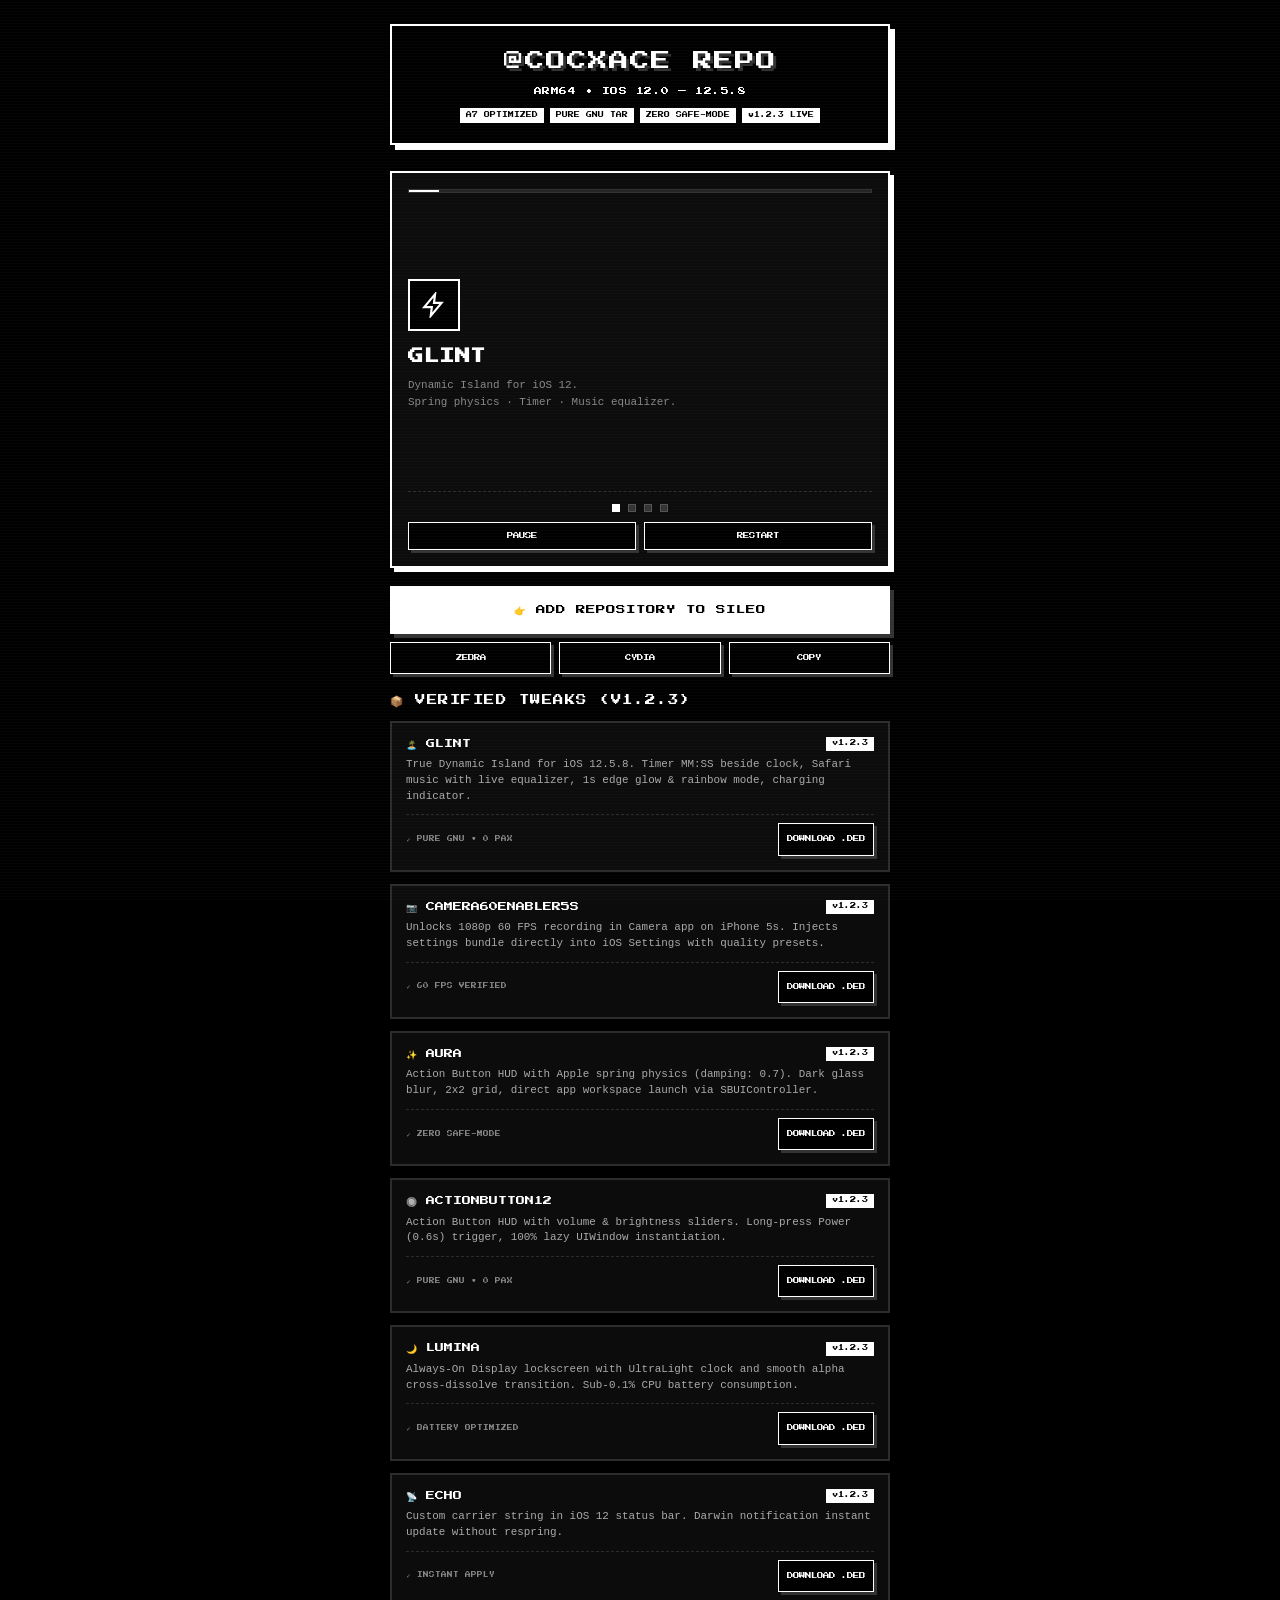
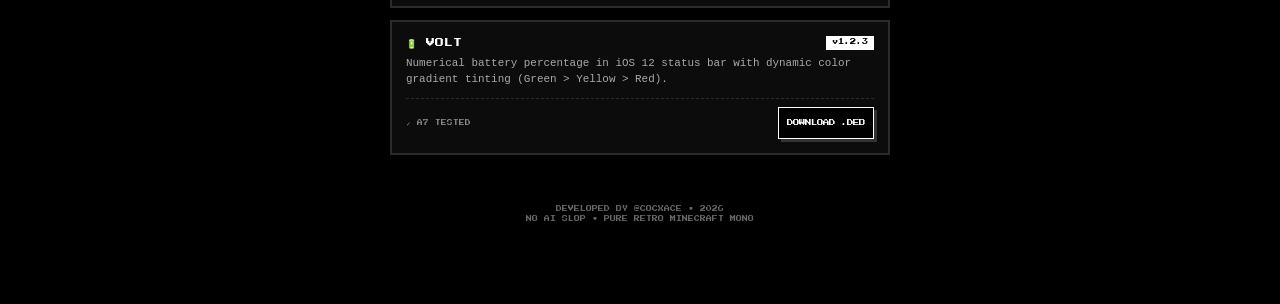
==== commit 273728a3: "Remove sections from screenshots: simulator box, camera studio, lighting studio, filza guide" ====
--- a/index.html
+++ b/index.html
@@ -28,59 +28,7 @@
       </div>
     </header>
 
-    <!-- 2. DYNAMIC ISLAND SIMULATOR -->
-    <section class="island-box">
-      <div class="island-statusbar">
-        <span id="simClock" title="Click to toggle 12/24h">09:41:00 AM</span>
-        <span>21°C • 100% ⚡</span>
-      </div>
-
-      <div class="island-wrap">
-        <div class="dynamic-island state-compact" id="liveIsland" title="Click to toggle / Long-press for Sparkles">
-          <!-- Compact View -->
-          <div id="islandCompactView" style="display:flex; justify-content:space-between; align-items:center; width:100%;">
-            <div style="font-family:var(--pixel-font); font-size:0.5rem; color:#ffffff; display:flex; align-items:center; gap:6px;">
-              <span id="islandModeIcon">🏝️</span>
-              <span id="islandModeText">GLINT</span>
-            </div>
-            <div style="display:flex; align-items:center; gap:5px;">
-              <div class="pixel-eq" id="pixelEq">
-                <div class="pixel-eq-bar" style="height:6px;"></div>
-                <div class="pixel-eq-bar" style="height:12px;"></div>
-                <div class="pixel-eq-bar" style="height:15px;"></div>
-                <div class="pixel-eq-bar" style="height:8px;"></div>
-              </div>
-              <span id="islandSecIcon" style="font-size:0.6rem;">🎧</span>
-            </div>
-          </div>
-
-          <!-- Expanded Card View -->
-          <div id="islandExpandedView" style="display:none; width:100%;">
-            <div style="display:flex; justify-content:space-between; align-items:center; border-bottom:1px dashed #333; padding-bottom:6px; margin-bottom:8px;">
-              <div style="font-family:var(--pixel-font); font-size:0.48rem; color:#fff;">NOW PLAYING</div>
-              <button class="px-btn-sm" id="btnCloseIsland" style="padding:2px 6px;">✕</button>
-            </div>
-            <div style="font-size:0.75rem; color:#ccc;">Track: Starlight Beat (Safari)</div>
-            <div style="font-size:0.68rem; color:#888;">Artist: @cocxace • 60 FPS Sync</div>
-            <div style="display:flex; justify-content:space-around; margin-top:8px;">
-              <button class="px-btn-sm" onclick="showToast('⏮ PREV')">⏮</button>
-              <button class="px-btn-sm" onclick="showToast('⏸ PAUSE')">⏸</button>
-              <button class="px-btn-sm" onclick="showToast('⏭ NEXT')">⏭</button>
-            </div>
-          </div>
-        </div>
-      </div>
-
-      <!-- Island Mode Pickers -->
-      <div class="sim-controls">
-        <button class="px-btn-sm active" onclick="setIslandState('music')">🎵 MUSIC EQ</button>
-        <button class="px-btn-sm" onclick="setIslandState('timer')">⏱️ TIMER</button>
-        <button class="px-btn-sm" onclick="setIslandState('charging')">⚡ CHARGING</button>
-        <button class="px-btn-sm" onclick="setIslandState('compact')">🏝️ CAPSULE</button>
-      </div>
-    </section>
-
-    <!-- 3. USER PHONE WALKTHROUGH (HDJDJW.HTML CAROUSEL) -->
+    <!-- 2. USER PHONE WALKTHROUGH (HDJDJW.HTML CAROUSEL) -->
     <section class="phone-box">
       <div class="phone-track"><div class="phone-fill" id="uFill"></div></div>
       <div class="scenes-wrap" id="uWrap">
@@ -141,7 +89,7 @@
       </div>
     </section>
 
-    <!-- 4. PACKAGE MANAGERS CTA BUTTONS -->
+    <!-- 3. PACKAGE MANAGERS CTA BUTTONS -->
     <section>
       <a href="sileo://source/https://abulhketus-collab.github.io/repo/" class="btn-pixel-big" style="margin-bottom:8px;">
         👉 ADD REPOSITORY TO SILEO
@@ -153,42 +101,7 @@
       </div>
     </section>
 
-    <!-- 5. CAMERA 60 FPS INTERACTIVE HUB -->
-    <section class="pixel-card highlight">
-      <div class="px-title" style="margin-bottom:8px;">📷 CAMERA60ENABLER5S STUDIO</div>
-      <div class="px-sub" style="margin-bottom:10px;">Hardware unlock: 1080p 60 FPS on iPhone 5s stock camera app.</div>
-      
-      <div class="cam-vis-box">
-        <div style="font-family:var(--pixel-font); font-size:0.44rem; color:#888; margin-bottom:6px;">SMOOTHNESS BENCHMARK</div>
-        <div class="cam-track">
-          <div class="cam-block fps-60" id="camBlock"></div>
-        </div>
-        <div style="display:flex; gap:6px;">
-          <button class="px-btn-sm active" id="btnFps60" style="flex:1;" onclick="setFpsDemo(60)">60 FPS (SMOOTH)</button>
-          <button class="px-btn-sm" id="btnFps30" style="flex:1;" onclick="setFpsDemo(30)">30 FPS (STOCK)</button>
-        </div>
-      </div>
-
-      <div class="setting-row">
-        <span>1080p 60 FPS Force:</span>
-        <span class="pixel-switch active">ENABLED</span>
-      </div>
-      <div class="setting-row">
-        <span>4K Mode:</span>
-        <span class="pixel-switch">LOCKED (A7 MAX 1080P)</span>
-      </div>
-      <div class="setting-row">
-        <span>Crash Safeguard (@try/@catch):</span>
-        <span class="pixel-switch active">ACTIVE</span>
-      </div>
-
-      <div style="display:grid; grid-template-columns:1fr 1fr; gap:6px; margin-top:10px;">
-        <button class="px-btn-sm active" onclick="showToast('MAX 1080P60 APPLIED')">MAX QUALITY</button>
-        <button class="px-btn-sm" onclick="showToast('BALANCED PROFILE APPLIED')">BALANCED</button>
-      </div>
-    </section>
-
-    <!-- 6. ALL 7 TWEAKS (SINGLE VERTICAL STACK) -->
+    <!-- 4. ALL 7 TWEAKS (SINGLE VERTICAL STACK) -->
     <section>
       <div class="px-title" style="margin-bottom:12px; font-size:0.75rem;">📦 VERIFIED TWEAKS (v1.2.3)</div>
 
@@ -282,40 +195,6 @@
           <a href="debs/com.cocxace.volt_1.2.3_iphoneos-arm.deb" class="btn-pixel-sub" onclick="handleDebDownload(event, 'Volt')">DOWNLOAD .DEB</a>
         </div>
       </article>
-    </section>
-
-    <!-- 7. ISLAND LIGHTING & CONTROLS STUDIO -->
-    <section class="pixel-card">
-      <div class="px-title" style="margin-bottom:8px;">🎛️ ISLAND LIGHTING STUDIO</div>
-      
-      <div class="setting-row">
-        <span>🌈 Rainbow Cycle:</span>
-        <button class="pixel-switch" id="btnToggleRainbow" onclick="toggleRainbowMode()">OFF</button>
-      </div>
-
-      <div class="setting-row">
-        <span>✨ 1s Breathing Blink:</span>
-        <button class="pixel-switch" id="btnToggleBlink" onclick="toggleBlinkMode()">OFF</button>
-      </div>
-
-      <div class="setting-row">
-        <span>🥁 Beat Pulse Sync:</span>
-        <button class="pixel-switch active" id="btnToggleBeat" onclick="toggleBeatPulse()">ON</button>
-      </div>
-
-      <div style="margin-top:10px;">
-        <button class="btn-pixel-sub" style="width:100%;" onclick="playTimerBell()">🔔 TEST AUDIO CHIME BELL</button>
-      </div>
-    </section>
-
-    <!-- 8. FILZA 1-2-3 MANUAL INSTALLATION -->
-    <section class="pixel-card">
-      <div class="px-title" style="margin-bottom:6px;">📥 FILZA 1-2-3 GUIDE</div>
-      <div style="font-size:0.75rem; color:#aaa; line-height:1.6;">
-        1. Download any .deb file above in Safari.<br>
-        2. Tap "Open in Filza".<br>
-        3. Tap the package → Install (code 0) → Respring!
-      </div>
     </section>
 
     <!-- FOOTER -->
@@ -328,248 +207,6 @@
 
   <!-- Strictly iOS 12 Safari Compatible JavaScript (No ?., No ??, No Array.at) -->
   <script>
-    var currentIslandMode = 'music';
-    var isExpanded = false;
-    var timerSeconds = 300;
-    var timerInterval = null;
-    var audioCtx = null;
-    var beatPulseEnabled = true;
-    var rainbowActive = false;
-    var blinkActive = false;
-    var use24hTime = false;
-
-    // 1. Clock
-    function updateClock() {
-      var d = new Date();
-      var h = d.getHours();
-      var m = d.getMinutes();
-      var s = d.getSeconds();
-      var ampm = '';
-      if (!use24hTime) {
-        ampm = h >= 12 ? ' PM' : ' AM';
-        h = h % 12;
-        if (h === 0) h = 12;
-      }
-      var strH = (h < 10 ? '0' : '') + h;
-      var strM = (m < 10 ? '0' : '') + m;
-      var strS = (s < 10 ? '0' : '') + s;
-      var el = document.getElementById('simClock');
-      if (el) el.textContent = strH + ':' + strM + ':' + strS + ampm;
-    }
-    setInterval(updateClock, 1000);
-    updateClock();
-
-    var clockEl = document.getElementById('simClock');
-    if (clockEl) {
-      clockEl.addEventListener('click', function() {
-        use24hTime = !use24hTime;
-        updateClock();
-        showToast(use24hTime ? 'CLOCK: 24-HOUR' : 'CLOCK: 12-HOUR');
-      });
-    }
-
-    // 2. Island Controller
-    function setIslandState(state) {
-      currentIslandMode = state;
-      var island = document.getElementById('liveIsland');
-      var compactView = document.getElementById('islandCompactView');
-      var expandedView = document.getElementById('islandExpandedView');
-      var icon = document.getElementById('islandModeIcon');
-      var text = document.getElementById('islandModeText');
-      var secIcon = document.getElementById('islandSecIcon');
-
-      var pills = document.querySelectorAll('.sim-controls .px-btn-sm');
-      for (var i = 0; i < pills.length; i++) pills[i].className = 'px-btn-sm';
-
-      if (state === 'compact') {
-        island.className = 'dynamic-island state-compact' + getGlowClasses();
-        compactView.style.display = 'flex';
-        expandedView.style.display = 'none';
-        icon.textContent = '🏝️';
-        text.textContent = 'GLINT';
-        secIcon.textContent = '⚡';
-        stopTimer();
-      } else if (state === 'timer') {
-        island.className = 'dynamic-island state-timer' + getGlowClasses();
-        compactView.style.display = 'flex';
-        expandedView.style.display = 'none';
-        icon.textContent = '⏱️';
-        text.textContent = formatTimerTime(timerSeconds);
-        secIcon.textContent = '🔔';
-        startTimer();
-      } else if (state === 'music') {
-        island.className = 'dynamic-island state-music' + getGlowClasses();
-        compactView.style.display = 'flex';
-        expandedView.style.display = 'none';
-        icon.textContent = '🎵';
-        text.textContent = 'STARLIGHT';
-        secIcon.textContent = '🎧';
-        stopTimer();
-      } else if (state === 'charging') {
-        island.className = 'dynamic-island state-compact' + getGlowClasses();
-        compactView.style.display = 'flex';
-        expandedView.style.display = 'none';
-        icon.textContent = '⚡';
-        text.textContent = '100%';
-        secIcon.textContent = '🔋';
-        stopTimer();
-        showToast('CHARGING: 100% FAST PULSE');
-      }
-    }
-
-    function getGlowClasses() {
-      var cls = '';
-      if (rainbowActive) cls += ' rainbow-mode';
-      if (blinkActive) cls += ' breathing-mode';
-      return cls;
-    }
-
-    var islandEl = document.getElementById('liveIsland');
-    if (islandEl) {
-      islandEl.addEventListener('click', function(e) {
-        if (e.target && e.target.tagName === 'BUTTON') return;
-        isExpanded = !isExpanded;
-        var compactView = document.getElementById('islandCompactView');
-        var expandedView = document.getElementById('islandExpandedView');
-        if (isExpanded) {
-          islandEl.className = 'dynamic-island state-expanded' + getGlowClasses();
-          compactView.style.display = 'none';
-          expandedView.style.display = 'block';
-        } else {
-          setIslandState(currentIslandMode);
-        }
-      });
-    }
-
-    var btnCloseIsland = document.getElementById('btnCloseIsland');
-    if (btnCloseIsland) {
-      btnCloseIsland.addEventListener('click', function(e) {
-        e.stopPropagation();
-        isExpanded = false;
-        setIslandState(currentIslandMode);
-      });
-    }
-
-    // 3. Pixel Equalizer & Beat Pulse
-    function animateEq() {
-      var bars = document.querySelectorAll('.pixel-eq-bar');
-      for (var i = 0; i < bars.length; i++) {
-        var h = Math.floor(Math.random() * 14) + 4;
-        bars[i].style.height = h + 'px';
-      }
-      if (beatPulseEnabled && currentIslandMode === 'music' && Math.random() > 0.65) {
-        var island = document.getElementById('liveIsland');
-        if (island && !isExpanded) {
-          island.className = 'dynamic-island state-' + currentIslandMode + getGlowClasses() + ' beat-pulse';
-          setTimeout(function() {
-            if (island) island.className = 'dynamic-island state-' + currentIslandMode + getGlowClasses();
-          }, 140);
-        }
-      }
-    }
-    setInterval(animateEq, 160);
-
-    // 4. Timer
-    function formatTimerTime(sec) {
-      var m = Math.floor(sec / 60);
-      var s = sec % 60;
-      return (m < 10 ? '0' : '') + m + ':' + (s < 10 ? '0' : '') + s;
-    }
-    function startTimer() {
-      if (timerInterval) clearInterval(timerInterval);
-      timerInterval = setInterval(function() {
-        if (timerSeconds > 0) {
-          timerSeconds--;
-          var text = document.getElementById('islandModeText');
-          if (text && currentIslandMode === 'timer') text.textContent = formatTimerTime(timerSeconds);
-        } else {
-          clearInterval(timerInterval);
-          playTimerBell();
-          showToast('⏱️ TIMER FINISHED!');
-        }
-      }, 1000);
-    }
-    function stopTimer() {
-      if (timerInterval) { clearInterval(timerInterval); timerInterval = null; }
-    }
-
-    // 5. Audio Bell
-    function playTimerBell() {
-      try {
-        var AudioContextClass = window.AudioContext || window.webkitAudioContext;
-        if (!AudioContextClass) return;
-        if (!audioCtx) audioCtx = new AudioContextClass();
-        if (audioCtx.state === 'suspended') audioCtx.resume();
-        var osc = audioCtx.createOscillator();
-        var gain = audioCtx.createGain();
-        osc.type = 'square'; // retro 8-bit sound
-        osc.frequency.setValueAtTime(880, audioCtx.currentTime);
-        osc.frequency.exponentialRampToValueAtTime(440, audioCtx.currentTime + 0.4);
-        gain.gain.setValueAtTime(0.2, audioCtx.currentTime);
-        gain.gain.exponentialRampToValueAtTime(0.001, audioCtx.currentTime + 0.4);
-        osc.connect(gain);
-        gain.connect(audioCtx.destination);
-        osc.start();
-        osc.stop(audioCtx.currentTime + 0.4);
-        showToast('🔔 CHIME BELL PLAYED');
-      } catch (e) {
-        console.log(e);
-      }
-    }
-
-    // 6. Toggles
-    function toggleRainbowMode() {
-      rainbowActive = !rainbowActive;
-      var btn = document.getElementById('btnToggleRainbow');
-      if (btn) {
-        btn.textContent = rainbowActive ? 'ON' : 'OFF';
-        btn.className = rainbowActive ? 'pixel-switch active' : 'pixel-switch';
-      }
-      setIslandState(currentIslandMode);
-      showToast(rainbowActive ? 'RAINBOW MODE ON' : 'RAINBOW MODE OFF');
-    }
-
-    function toggleBlinkMode() {
-      blinkActive = !blinkActive;
-      var btn = document.getElementById('btnToggleBlink');
-      if (btn) {
-        btn.textContent = blinkActive ? 'ON' : 'OFF';
-        btn.className = blinkActive ? 'pixel-switch active' : 'pixel-switch';
-      }
-      setIslandState(currentIslandMode);
-      showToast(blinkActive ? '1S BREATHING GLOW ON' : 'BREATHING GLOW OFF');
-    }
-
-    function toggleBeatPulse() {
-      beatPulseEnabled = !beatPulseEnabled;
-      var btn = document.getElementById('btnToggleBeat');
-      if (btn) {
-        btn.textContent = beatPulseEnabled ? 'ON' : 'OFF';
-        btn.className = beatPulseEnabled ? 'pixel-switch active' : 'pixel-switch';
-      }
-      showToast(beatPulseEnabled ? 'BEAT PULSE ON' : 'BEAT PULSE OFF');
-    }
-
-    // 7. Camera Visualizer
-    function setFpsDemo(fps) {
-      var block = document.getElementById('camBlock');
-      var b60 = document.getElementById('btnFps60');
-      var b30 = document.getElementById('btnFps30');
-      if (!block) return;
-      if (fps === 60) {
-        block.className = 'cam-block fps-60';
-        b60.className = 'px-btn-sm active';
-        b30.className = 'px-btn-sm';
-        showToast('60 FPS PREVIEW ACTIVE');
-      } else {
-        block.className = 'cam-block fps-30';
-        b60.className = 'px-btn-sm';
-        b30.className = 'px-btn-sm active';
-        showToast('30 FPS STOCK PREVIEW');
-      }
-    }
-
-    // 8. Toast
     var toastTimeout = null;
     function showToast(msg) {
       var toast = document.getElementById('toastMsg');
@@ -604,7 +241,7 @@
     }
 
     // ==============================================
-    // 9. USER PHONE WALKTHROUGH ENGINE (HDJDJW.HTML)
+    // USER PHONE WALKTHROUGH ENGINE (HDJDJW.HTML)
     // ==============================================
     (function(){
       var D = [4, 5, 7, 4], T = 20;
--- a/style.css
+++ b/style.css
@@ -15,7 +15,6 @@
   --txt-dim: #888888;
   --txt-dimmer: #555555;
   --accent: #ffffff;
-  --island-glow: #ffffff;
   --pixel-font: 'Press Start 2P', monospace;
   --mono-font: ui-monospace, 'SF Mono', Menlo, Consolas, monospace;
 }
@@ -46,7 +45,7 @@
   padding: 24px 12px 60px;
 }
 
-/* Subtle retro scanline texture */
+/* Retro scanlines */
 body::before {
   content: '';
   position: fixed;
@@ -71,7 +70,7 @@
   gap: 18px;
 }
 
-/* Retro Pixel Card */
+/* Pixel Card */
 .pixel-card {
   background: var(--bg-card);
   border: 2px solid var(--border);
@@ -82,10 +81,6 @@
 .pixel-card:hover {
   border-color: var(--border-hi);
 }
-.pixel-card.highlight {
-  border-color: var(--border-hi);
-  box-shadow: 4px 4px 0 #ffffff;
-}
 
 /* Pixel Typography */
 .px-title {
@@ -136,132 +131,6 @@
   gap: 6px;
   flex-wrap: wrap;
   margin-top: 10px;
-}
-
-/* Dynamic Island Capsule */
-.island-box {
-  background: #000000;
-  border: 2px solid #ffffff;
-  padding: 14px;
-  box-shadow: 4px 4px 0 #333333;
-}
-.island-statusbar {
-  display: flex;
-  justify-content: space-between;
-  align-items: center;
-  font-family: var(--pixel-font);
-  font-size: 0.46rem;
-  color: var(--txt-dim);
-  margin-bottom: 12px;
-  padding-bottom: 8px;
-  border-bottom: 1px dashed var(--border);
-}
-.island-wrap {
-  display: flex;
-  justify-content: center;
-  align-items: center;
-  min-height: 70px;
-}
-.dynamic-island {
-  background: #000000;
-  border: 2px solid #ffffff;
-  border-radius: 24px;
-  box-shadow: 0 0 14px var(--island-glow);
-  cursor: pointer;
-  user-select: none;
-  transition: width 0.3s cubic-bezier(0.34, 1.56, 0.64, 1),
-              height 0.3s cubic-bezier(0.34, 1.56, 0.64, 1),
-              transform 0.15s ease;
-  display: flex;
-  align-items: center;
-  justify-content: space-between;
-  overflow: hidden;
-}
-.dynamic-island:active {
-  transform: scale(0.96);
-}
-.dynamic-island.state-compact {
-  width: 155px;
-  height: 44px;
-  padding: 0 14px;
-}
-.dynamic-island.state-timer {
-  width: 220px;
-  height: 48px;
-  padding: 0 16px;
-}
-.dynamic-island.state-music {
-  width: 240px;
-  height: 50px;
-  padding: 0 16px;
-}
-.dynamic-island.state-expanded {
-  width: 320px;
-  height: 120px;
-  padding: 14px;
-  flex-direction: column;
-  justify-content: space-between;
-}
-
-/* Pixel Equalizer */
-.pixel-eq {
-  display: flex;
-  align-items: flex-end;
-  gap: 3px;
-  height: 16px;
-}
-.pixel-eq-bar {
-  width: 3px;
-  height: 4px;
-  background: #ffffff;
-  transition: height 0.1s ease;
-}
-
-/* Island Lighting Modes */
-.dynamic-island.rainbow-mode {
-  animation: rainbowBorder 2.5s linear infinite;
-}
-@keyframes rainbowBorder {
-  0% { filter: drop-shadow(0 0 14px #ff3b30); border-color: #ff3b30; }
-  25% { filter: drop-shadow(0 0 14px #ffcc00); border-color: #ffcc00; }
-  50% { filter: drop-shadow(0 0 14px #34c759); border-color: #34c759; }
-  75% { filter: drop-shadow(0 0 14px #007aff); border-color: #007aff; }
-  100% { filter: drop-shadow(0 0 14px #af52de); border-color: #af52de; }
-}
-.dynamic-island.breathing-mode {
-  animation: breathingGlow 2s ease-in-out infinite;
-}
-@keyframes breathingGlow {
-  0%, 100% { box-shadow: 0 0 22px var(--island-glow); opacity: 1; }
-  50% { box-shadow: 0 0 0 transparent; opacity: 0.2; }
-}
-.dynamic-island.beat-pulse {
-  transform: scale(1.05);
-}
-
-/* Island Mode Pills */
-.sim-controls {
-  display: grid;
-  grid-template-columns: 1fr 1fr;
-  gap: 6px;
-  margin-top: 14px;
-}
-.px-btn-sm {
-  font-family: var(--pixel-font);
-  font-size: 0.44rem;
-  padding: 8px 6px;
-  background: #000000;
-  border: 1px solid var(--border);
-  color: var(--txt-dim);
-  cursor: pointer;
-  text-align: center;
-  transition: all 0.15s ease;
-}
-.px-btn-sm:hover, .px-btn-sm.active {
-  background: #ffffff;
-  color: #000000;
-  border-color: #ffffff;
-  font-weight: 700;
 }
 
 /* ==============================================
@@ -558,47 +427,6 @@
   color: #888888;
 }
 
-/* Camera 60 FPS Visualizer */
-.cam-vis-box {
-  background: #000000;
-  border: 1px solid var(--border);
-  padding: 12px;
-  margin: 10px 0;
-}
-.cam-track {
-  height: 36px;
-  background: #111111;
-  border: 1px solid #333333;
-  position: relative;
-  overflow: hidden;
-  display: flex;
-  align-items: center;
-  margin-bottom: 8px;
-}
-.cam-block {
-  width: 24px;
-  height: 24px;
-  background: #ffffff;
-  border: 1px solid #000000;
-  box-shadow: 0 0 8px #ffffff;
-  position: absolute;
-  left: 4px;
-}
-.cam-block.fps-60 {
-  animation: pixelSlide 1.5s linear infinite alternate;
-}
-.cam-block.fps-30 {
-  animation: pixelSlideSteps 1.5s steps(22) infinite alternate;
-}
-@keyframes pixelSlide {
-  0% { left: 4px; }
-  100% { left: calc(100% - 28px); }
-}
-@keyframes pixelSlideSteps {
-  0% { left: 4px; }
-  100% { left: calc(100% - 28px); }
-}
-
 /* Toast Message */
 .toast-msg {
   position: fixed;
@@ -622,28 +450,3 @@
   transform: translateX(-50%) translateY(0);
   opacity: 1;
 }
-
-/* Switch & Inputs */
-.setting-row {
-  display: flex;
-  justify-content: space-between;
-  align-items: center;
-  padding: 8px 0;
-  border-bottom: 1px dashed var(--border);
-  font-size: 0.78rem;
-}
-.pixel-switch {
-  cursor: pointer;
-  display: inline-block;
-  padding: 4px 8px;
-  font-family: var(--pixel-font);
-  font-size: 0.44rem;
-  border: 1px solid var(--border);
-  background: #000000;
-  color: var(--txt-dim);
-}
-.pixel-switch.active {
-  background: #ffffff;
-  color: #000000;
-  border-color: #ffffff;
-}
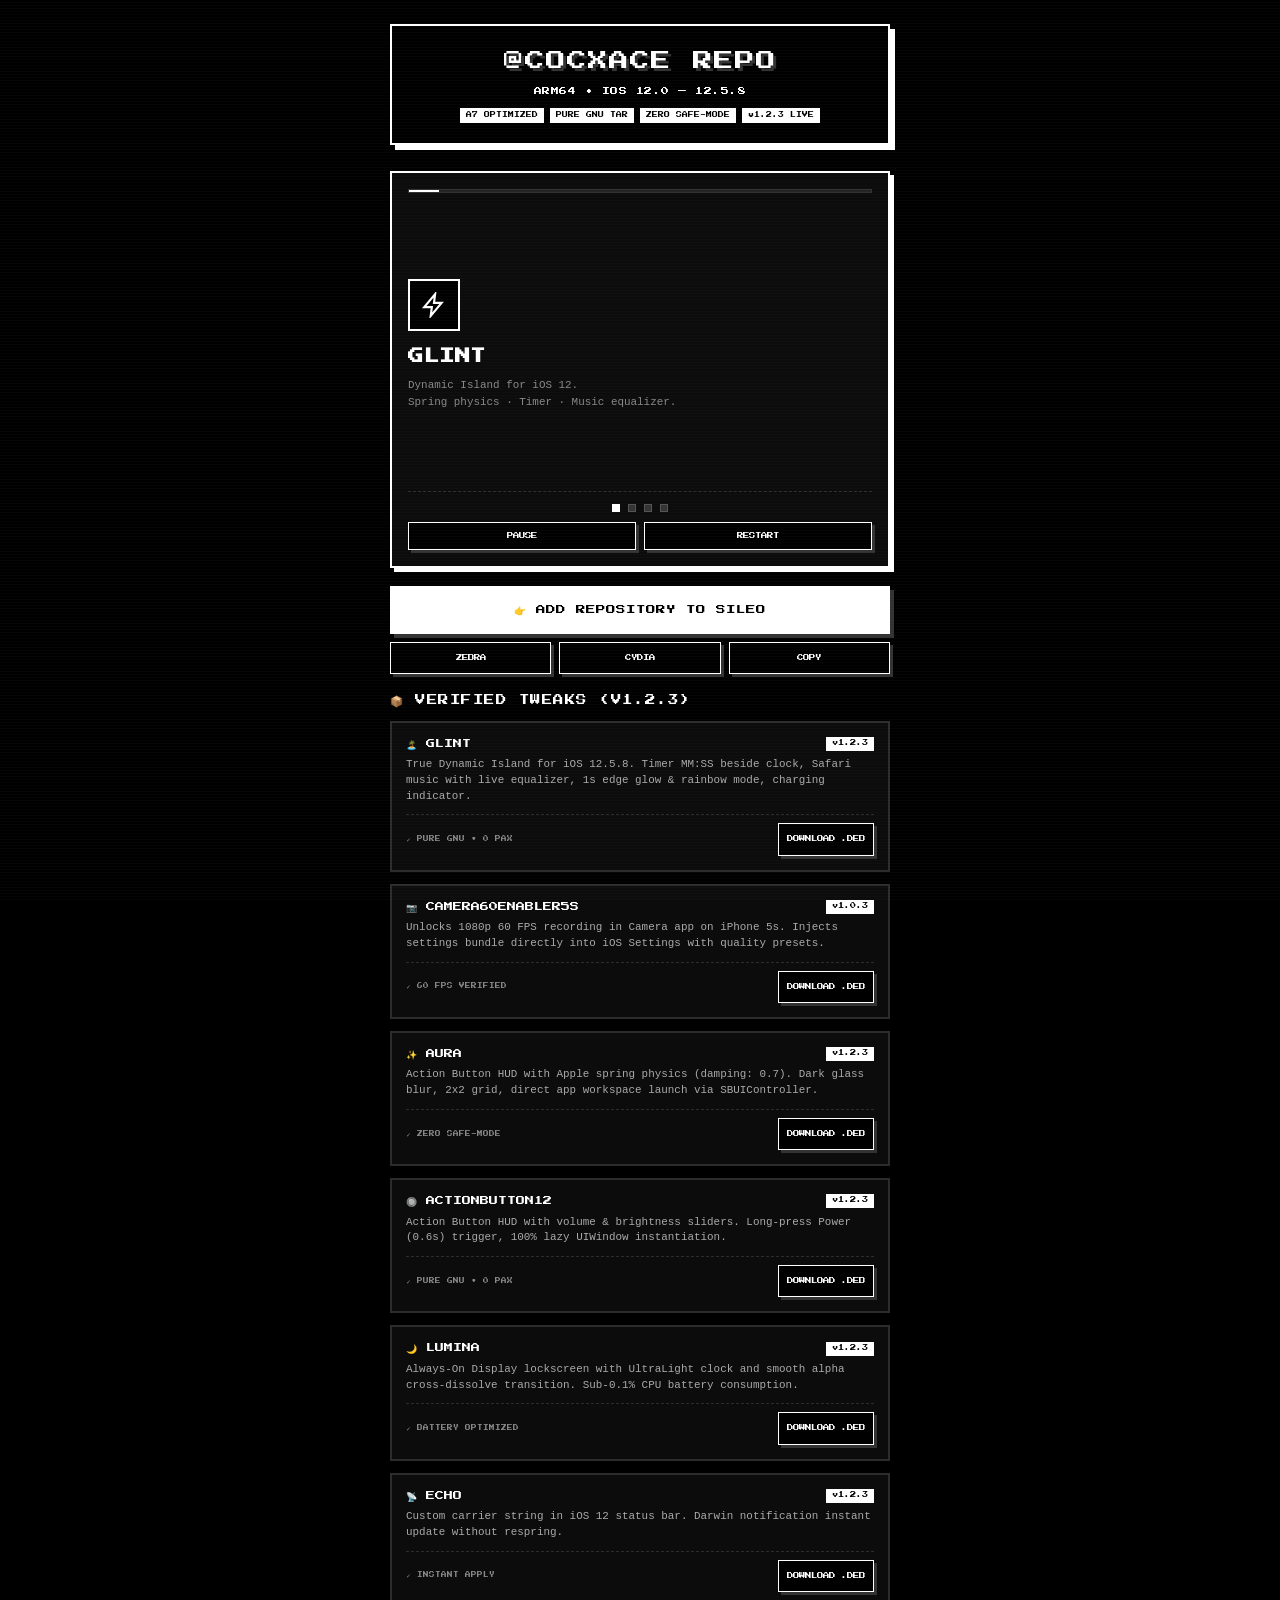
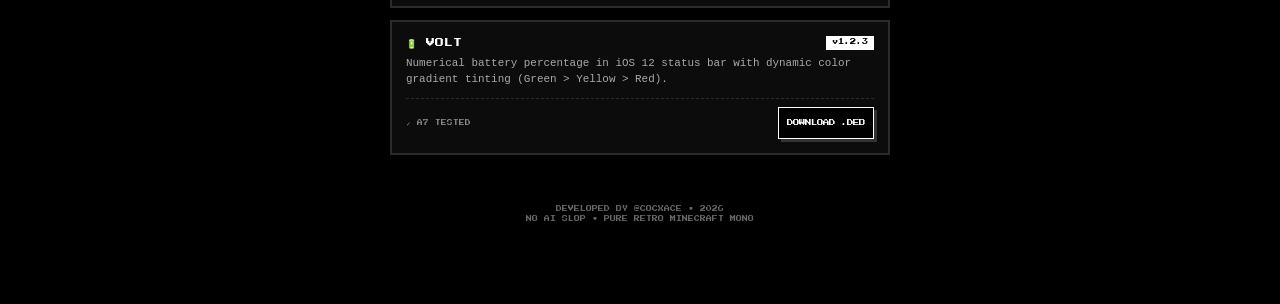
==== commit fa3c5aac: "Site: correct Cam60Enabler5s version to 1.0.3" ====
--- a/index.html
+++ b/index.html
@@ -122,12 +122,12 @@
       <article class="tweak-item">
         <div class="tweak-top-row">
           <span class="tweak-title">📷 CAMERA60ENABLER5S</span>
-          <span class="tweak-ver">v1.2.3</span>
+          <span class="tweak-ver">v1.0.3</span>
         </div>
         <p class="tweak-desc">Unlocks 1080p 60 FPS recording in Camera app on iPhone 5s. Injects settings bundle directly into iOS Settings with quality presets.</p>
         <div class="tweak-meta-row">
           <span class="tweak-status-txt">✓ 60 FPS VERIFIED</span>
-          <a href="debs/com.cocxace.cam60enabler5s_1.2.3_iphoneos-arm.deb" class="btn-pixel-sub" onclick="handleDebDownload(event, 'Camera60Enabler5s')">DOWNLOAD .DEB</a>
+          <a href="debs/com.cocxace.cam60enabler5s_1.0.3_iphoneos-arm.deb" class="btn-pixel-sub" onclick="handleDebDownload(event, 'Camera60Enabler5s')">DOWNLOAD .DEB</a>
         </div>
       </article>
 
